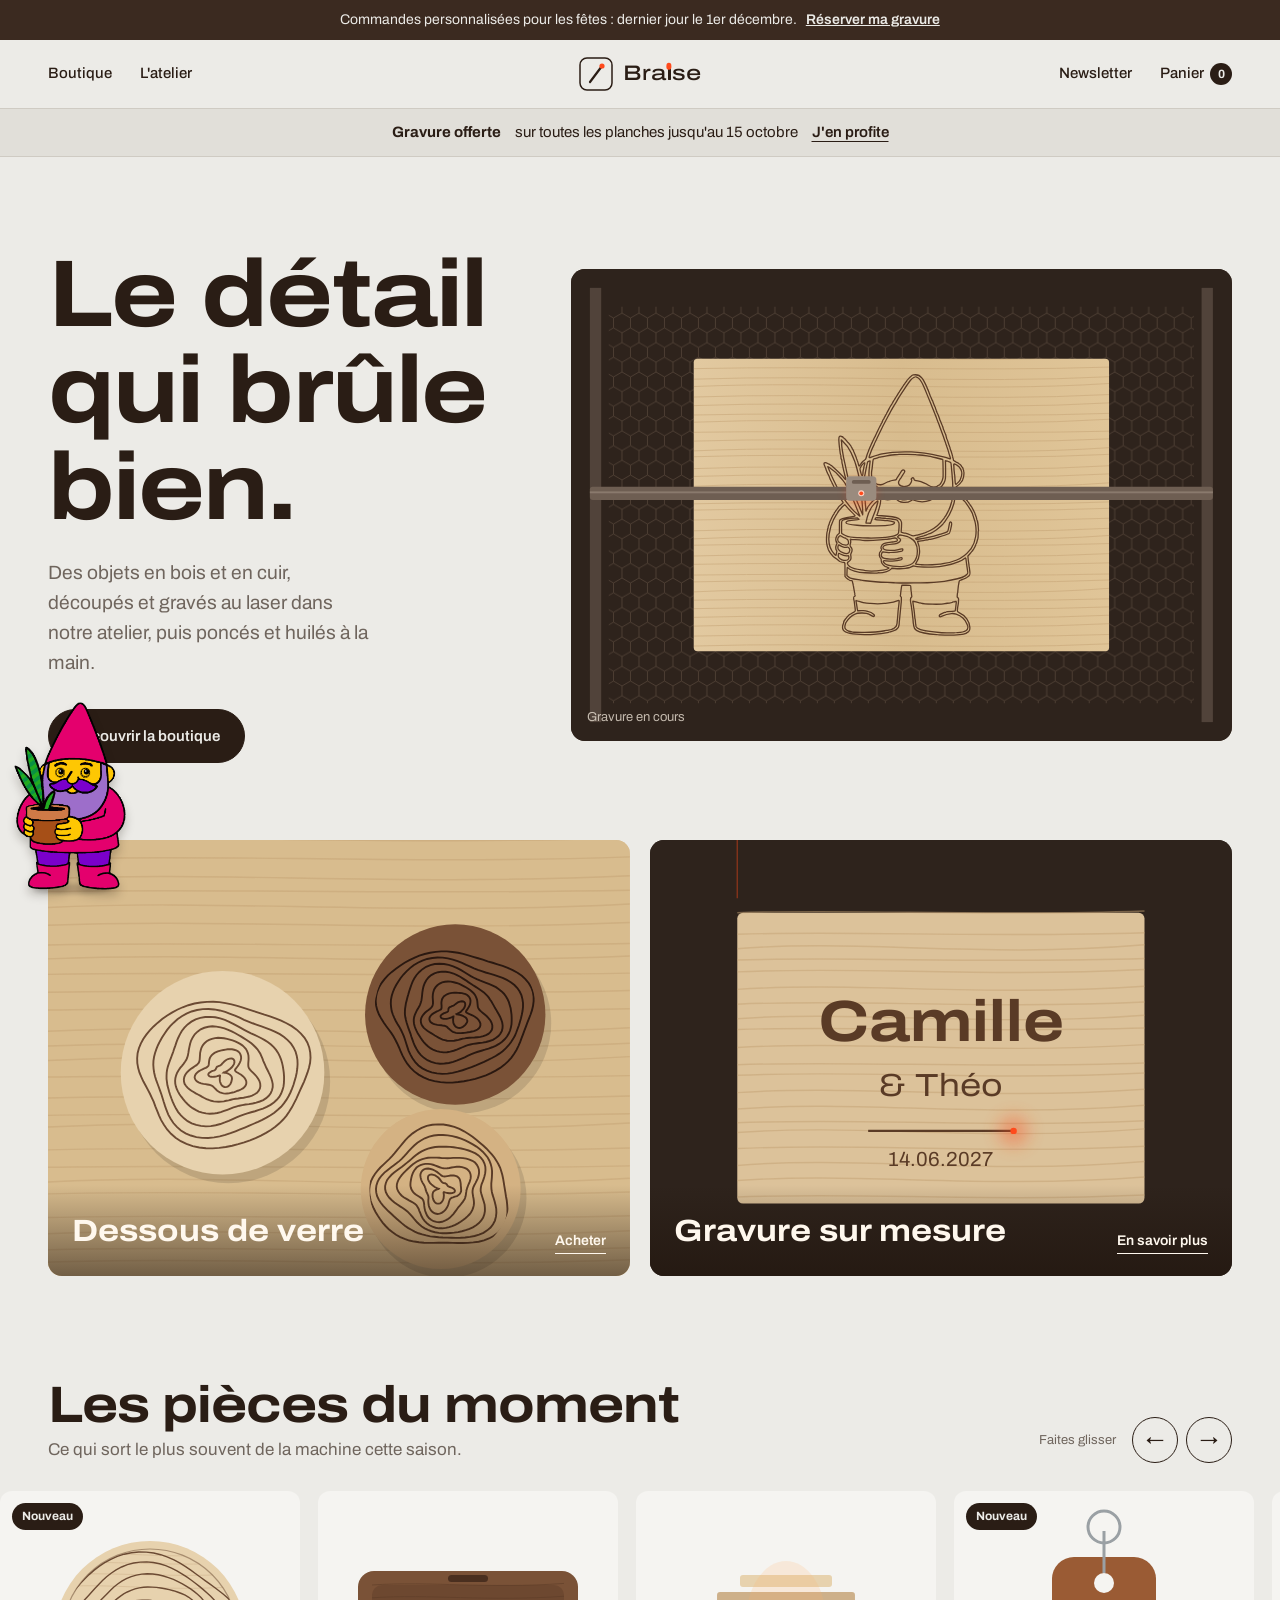
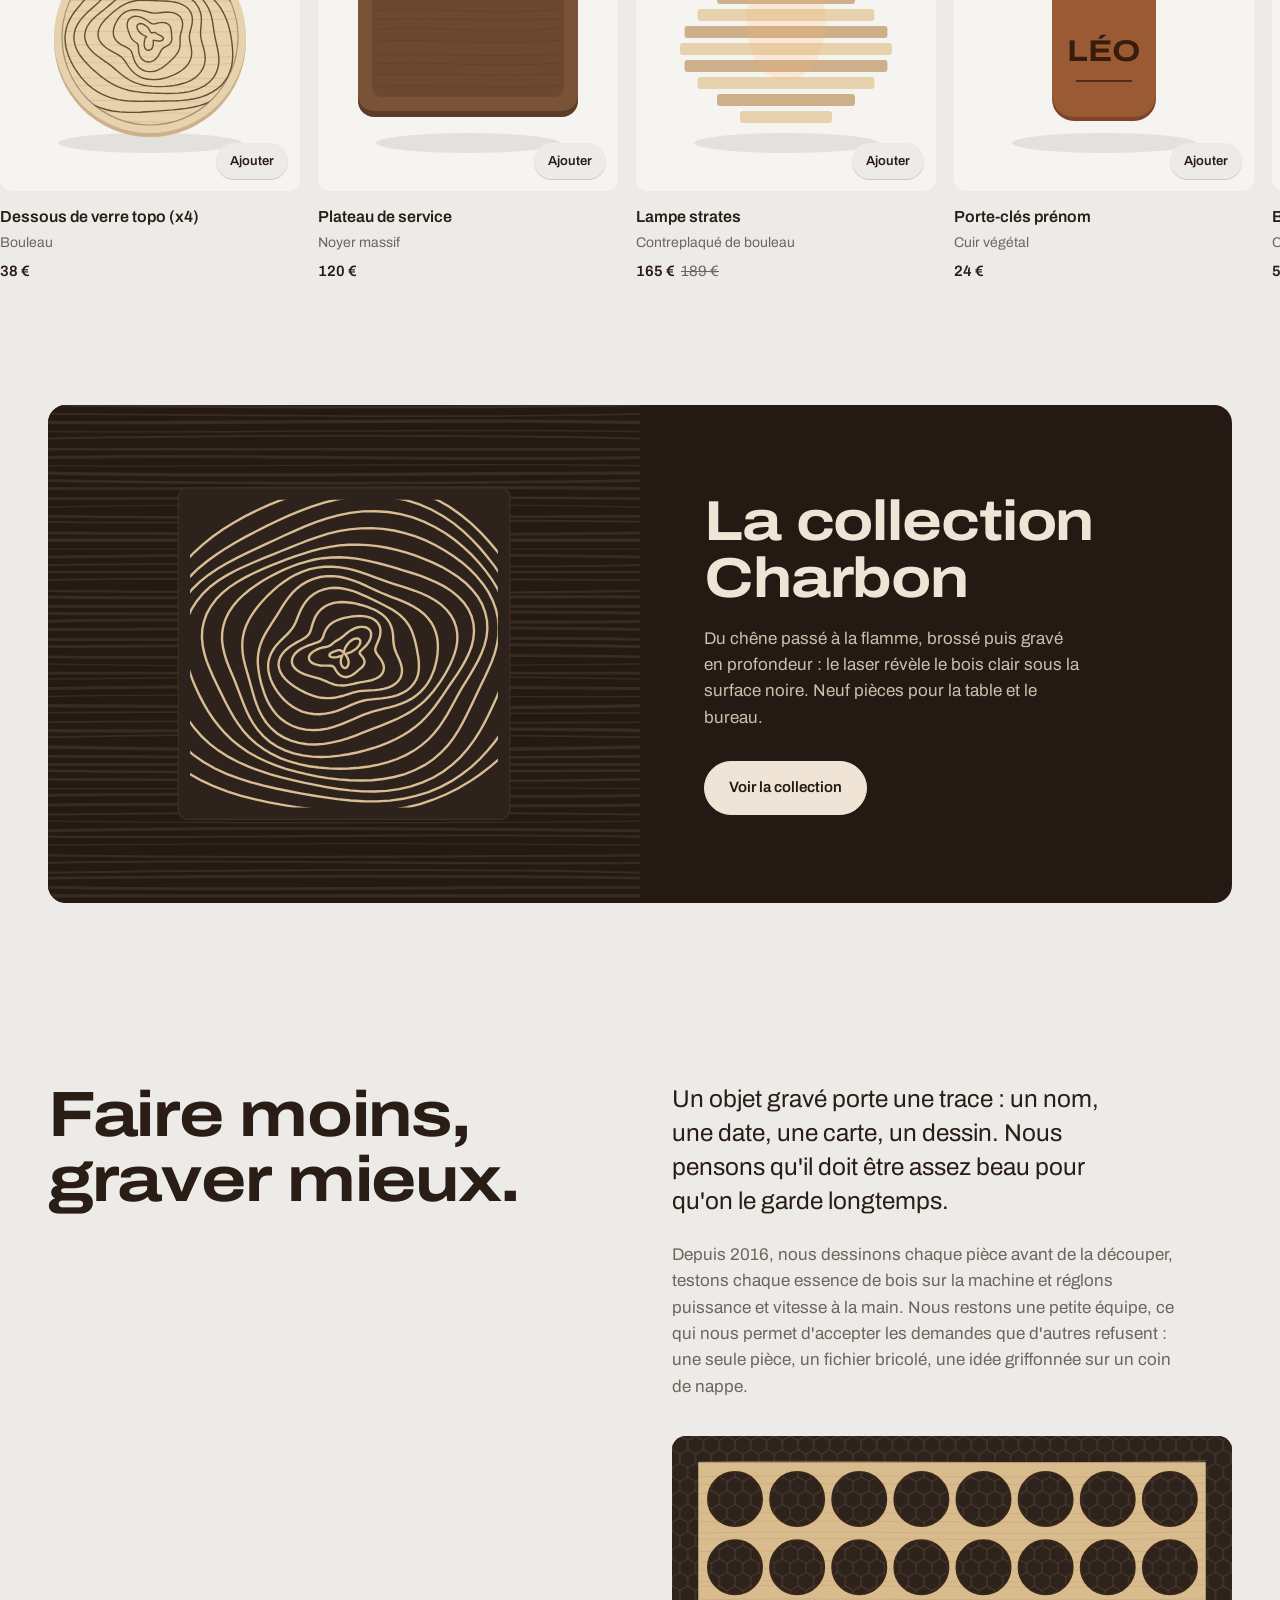
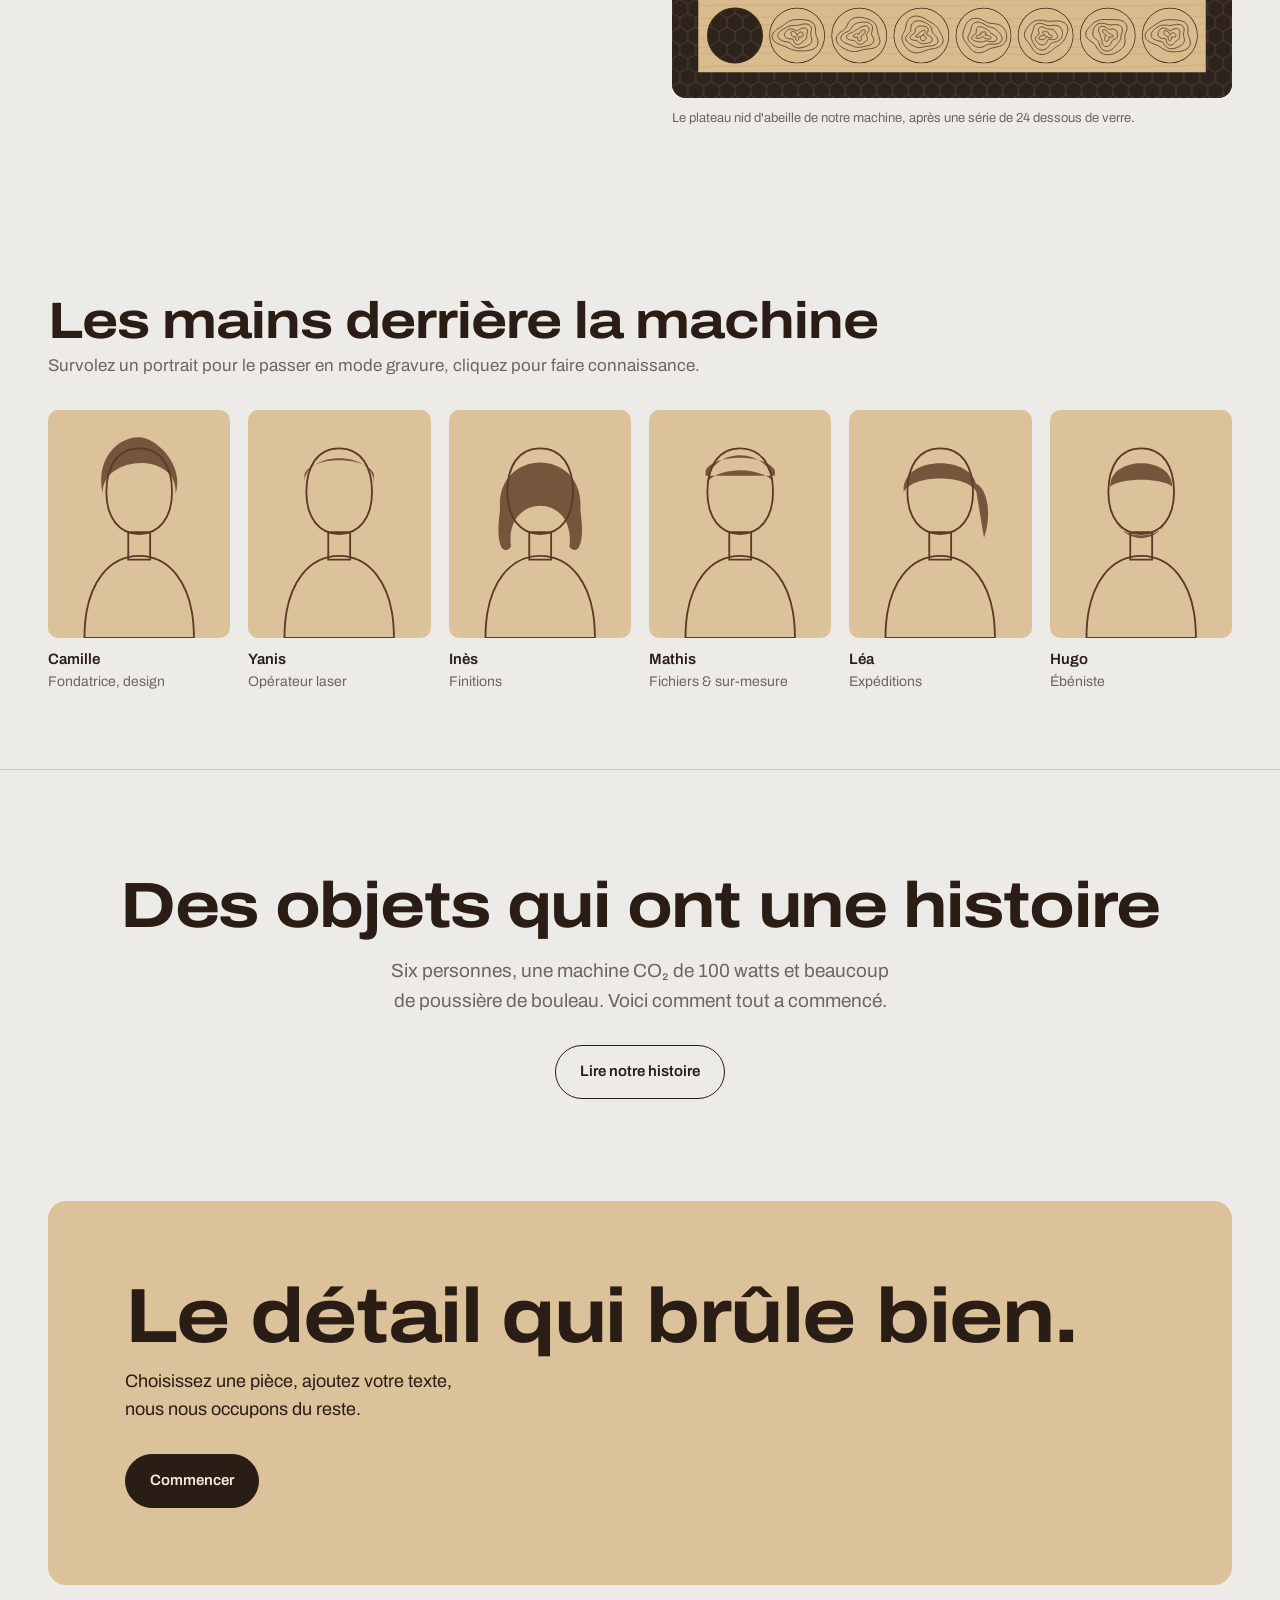
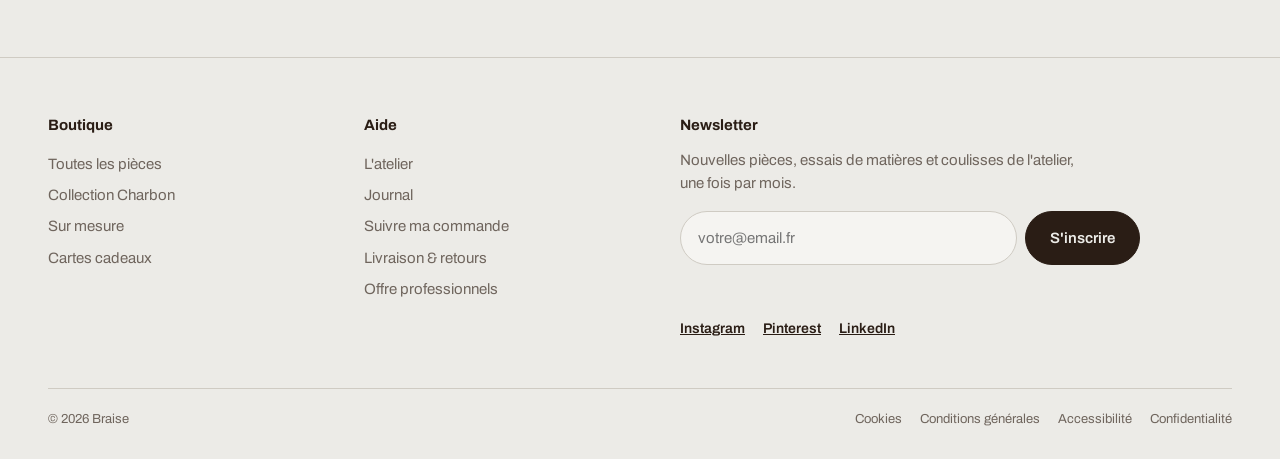
==== index.html @ ad721883 "Rename Braise.html to index.html" ====
<!doctype html><html><head><meta charset=utf8><meta name=viewport content="width=device-width,initial-scale=1,viewport-fit=cover"><style>:root{color-scheme:light;box-sizing:border-box;padding-top:env(safe-area-inset-top,0px);padding-bottom:env(safe-area-inset-bottom,0px)}html{scroll-padding-top:env(safe-area-inset-top,0px)}body{margin:0;padding:0;font:14px -apple-system,BlinkMacSystemFont,sans-serif;background:#fff;color:#000}img{max-width:100%}[hidden]:not([hidden=until-found i]){display:none!important}</style></head><body>
<!DOCTYPE html>
<html lang="fr">
<head>
<meta charset="utf-8">
<meta name="viewport" content="width=device-width, initial-scale=1, viewport-fit=cover">
<title>Braise — Objets découpés et gravés au laser</title>
<link rel="preconnect" href="https://fonts.googleapis.com">
<link rel="preconnect" href="https://fonts.gstatic.com" crossorigin>
<link href="https://fonts.googleapis.com/css2?family=Archivo:wdth,wght@62..125,300..800&display=swap" rel="stylesheet">
<style>
:root{
  --bg:#ECEBE7; --bg-2:#E1DFD9; --ink:#2A1D15; --muted:#6F655D; --line:#CFCBC3;
  --ply:#DCC29A; --ply-2:#C9A878; --burn:#6B4A33; --char:#3B2A20; --laser:#FF4A1C;
  --card:#F5F4F1;
  box-sizing:border-box;
  padding-top:env(safe-area-inset-top,0px);
  padding-bottom:env(safe-area-inset-bottom,0px);
}
@media (prefers-color-scheme:dark){
  :root:not([data-theme="light"]){
    --bg:#1E1915; --bg-2:#26201B; --ink:#EDE5DA; --muted:#A99C8F; --line:#3E352E;
    --ply:#B9976B; --ply-2:#9E7C52; --burn:#4A3122; --char:#E3D4C0; --card:#2A231E;
  }
}
:root[data-theme="dark"]{
  --bg:#1E1915; --bg-2:#26201B; --ink:#EDE5DA; --muted:#A99C8F; --line:#3E352E;
  --ply:#B9976B; --ply-2:#9E7C52; --burn:#4A3122; --char:#E3D4C0; --card:#2A231E;
}
*,*::before,*::after{box-sizing:inherit}
html{scroll-padding-top:env(safe-area-inset-top,0px);scroll-behavior:smooth}
body{margin:0;background:var(--bg);color:var(--ink);font-family:"Archivo",system-ui,-apple-system,"Segoe UI",Helvetica,Arial,sans-serif;font-variation-settings:"wdth" 100;font-size:17px;line-height:1.55;-webkit-font-smoothing:antialiased}
img,svg{max-width:100%;display:block}
a{color:inherit}
button{font:inherit;color:inherit;cursor:pointer}
:focus-visible{outline:2px solid var(--laser);outline-offset:3px}
.wrap{max-width:1320px;margin:0 auto;padding:0 clamp(18px,4vw,48px)}
.display{font-variation-settings:"wdth" 118;font-weight:700;letter-spacing:-.02em;line-height:1.02}
.btn{display:inline-flex;align-items:center;gap:.6em;padding:.95em 1.6em;border:1.5px solid var(--ink);background:var(--ink);color:var(--bg);text-decoration:none;font-weight:600;font-size:15px;border-radius:999px;transition:background .2s,color .2s}
.btn:hover{background:transparent;color:var(--ink)}
.btn.ghost{background:transparent;color:var(--ink)}
.btn.ghost:hover{background:var(--ink);color:var(--bg)}
.sr{position:absolute;width:1px;height:1px;overflow:hidden;clip:rect(0 0 0 0)}

/* Annonce */
.announce{background:var(--char);color:var(--bg);font-size:14px;text-align:center;padding:9px 16px}
.announce a{color:inherit;font-weight:600;margin-left:.4em}
:root[data-theme="dark"] .announce{color:#1E1915}
@media (prefers-color-scheme:dark){:root:not([data-theme="light"]) .announce{color:#1E1915}}

/* En-tête */
header.site{position:sticky;top:env(safe-area-inset-top,0px);z-index:50;background:var(--bg);border-bottom:1px solid var(--line)}
.nav{display:grid;grid-template-columns:1fr auto 1fr;align-items:center;height:68px}
.nav-l,.nav-r{display:flex;gap:28px;align-items:center}
.nav-r{justify-content:flex-end}
.nav a,.nav button.link{text-decoration:none;background:none;border:0;padding:6px 0;font-size:15px;font-weight:500}
.nav a:hover,.nav button.link:hover{text-decoration:underline;text-underline-offset:5px}
.logo{display:flex;align-items:center;gap:10px;text-decoration:none;font-weight:700;font-variation-settings:"wdth" 125;font-size:19px;letter-spacing:.01em}
.logo svg{width:34px;height:34px}
.logo .wm{display:inline-flex;align-items:baseline;font-size:21px}
.logo .match{display:inline-block;position:relative;width:.13em;height:.6em;margin:0 .06em 0 .07em;background:currentColor;border-radius:.02em}
.logo .match::before{content:"";position:absolute;left:50%;bottom:100%;width:.25em;height:.32em;transform:translate(-50%,.08em);border-radius:50% 50% 46% 46%;background:var(--laser);transition:box-shadow .3s}
.logo:hover .match::before{box-shadow:0 0 .35em .08em rgba(255,74,28,.55)}
.cart-count{display:inline-grid;place-items:center;min-width:22px;height:22px;padding:0 6px;border-radius:11px;background:var(--ink);color:var(--bg);font-size:12px;font-weight:700;margin-left:6px}
.burger{display:none;background:none;border:0;padding:8px}
.mega{position:absolute;left:0;right:0;top:100%;background:var(--bg);border-bottom:1px solid var(--line);display:none}
.mega.open{display:block}
.mega-in{display:grid;grid-template-columns:repeat(5,1fr);gap:32px;padding:34px 0 40px}
.mega h4{margin:0 0 12px;font-size:15px}
.mega ul{list-style:none;margin:0;padding:0}
.mega li a{display:block;padding:5px 0;color:var(--muted);text-decoration:none;font-size:15px}
.mega li a:hover{color:var(--ink)}
.mega li:last-child a{color:var(--ink);font-weight:600;margin-top:6px}

/* Bandeau promo */
.promo{border-bottom:1px solid var(--line);background:var(--bg-2)}
.promo a{display:flex;justify-content:center;gap:14px;flex-wrap:wrap;padding:12px 16px;text-decoration:none;font-size:15px}
.promo strong{font-weight:700}
.promo span:last-child{text-decoration:underline;text-underline-offset:4px;font-weight:600}

/* Hero */
.hero{display:grid;grid-template-columns:minmax(0,5fr) minmax(0,7fr);gap:clamp(24px,4vw,64px);align-items:center;padding-top:clamp(40px,7vw,96px);padding-bottom:clamp(40px,6vw,80px)}
.hero h1{font-size:clamp(46px,7.4vw,112px);margin:0 0 22px}
.hero p{font-size:clamp(17px,1.5vw,20px);max-width:30ch;color:var(--muted);margin:0 0 32px}
.machine{position:relative;border-radius:14px;overflow:hidden;background:var(--char);aspect-ratio:7/5}
.machine svg{width:100%;height:100%}
.machine-note{position:absolute;left:16px;bottom:14px;color:#E9DFD2;font-size:13px;opacity:.8}
.replay{position:absolute;right:14px;bottom:10px;background:rgba(255,255,255,.12);color:#F2EAE0;border:0;border-radius:999px;padding:6px 14px;font-size:13px}
.replay:hover{background:rgba(255,255,255,.22)}

/* Tuiles */
.tiles{display:grid;grid-template-columns:1fr 1fr;gap:clamp(12px,1.6vw,22px);padding-bottom:clamp(60px,8vw,110px)}
.tile{position:relative;display:block;border-radius:14px;overflow:hidden;text-decoration:none;background:var(--ply)}
.tile svg{width:100%;aspect-ratio:4/3;transition:transform .6s ease}
.tile:hover svg{transform:scale(1.03)}
.tile-cap{position:absolute;left:0;right:0;bottom:0;display:flex;justify-content:space-between;align-items:end;padding:22px 24px;color:#FFF8EE;background:linear-gradient(transparent,rgba(30,18,10,.55))}
.tile-cap h3{margin:0;font-size:clamp(22px,2.4vw,32px);font-variation-settings:"wdth" 115;font-weight:700}
.tile-cap span{font-size:14px;font-weight:600;border-bottom:1.5px solid currentColor;padding-bottom:2px}

/* Produits */
.sec-head{display:flex;justify-content:space-between;align-items:end;gap:20px;margin-bottom:28px}
.sec-head h2{font-size:clamp(32px,4vw,54px);margin:0}
.sec-head p{margin:6px 0 0;color:var(--muted)}
.arrows{display:flex;gap:8px;align-items:center}
.arrows button{width:46px;height:46px;border-radius:50%;border:1.5px solid var(--ink);background:transparent;font-size:18px}
.arrows button:hover{background:var(--ink);color:var(--bg)}
.drag-hint{font-size:13px;color:var(--muted);margin-right:8px}
.rail{display:flex;gap:18px;overflow-x:auto;scroll-snap-type:x mandatory;padding:0 clamp(18px,4vw,48px) 20px;scrollbar-width:none;cursor:grab;user-select:none}
.rail::-webkit-scrollbar{display:none}
.rail.dragging{cursor:grabbing;scroll-snap-type:none}
.rail-wrap{max-width:1320px;margin:0 auto}
.prod{flex:0 0 clamp(230px,24vw,300px);scroll-snap-align:start}
.prod-img{position:relative;border-radius:12px;overflow:hidden;background:var(--card);aspect-ratio:1}
.prod-img svg{width:100%;height:100%;pointer-events:none}
.badge{position:absolute;top:12px;left:12px;background:var(--ink);color:var(--bg);font-size:12px;font-weight:700;padding:4px 10px;border-radius:999px}
.add{position:absolute;right:12px;bottom:12px;border:0;background:var(--bg);border-radius:999px;padding:8px 14px;font-size:13px;font-weight:600;box-shadow:0 1px 0 var(--line)}
.add:hover{background:var(--ink);color:var(--bg)}
.prod h3{font-size:16px;font-weight:600;margin:14px 0 2px}
.prod .mat{font-size:14px;color:var(--muted);margin:0}
.price{font-size:15px;margin-top:6px;font-weight:600}
.price s{color:var(--muted);font-weight:400;margin-left:6px}

/* Collection */
.collection{margin:clamp(60px,8vw,110px) 0;display:grid;grid-template-columns:1fr 1fr;border-radius:18px;overflow:hidden;background:#241A13;color:#EFE4D6}
.collection svg{width:100%;height:100%;min-height:360px}
.col-text{padding:clamp(32px,5vw,72px);display:flex;flex-direction:column;justify-content:center}
.col-text h2{font-size:clamp(34px,4.4vw,62px);margin:0 0 18px}
.col-text p{max-width:38ch;color:#CDBEAC;margin:0 0 30px}
.collection .btn{background:#EFE4D6;color:#241A13;border-color:#EFE4D6;align-self:flex-start}
.collection .btn:hover{background:transparent;color:#EFE4D6}

/* Manifeste */
.manifesto{display:grid;grid-template-columns:minmax(0,1fr) minmax(0,1fr);gap:clamp(28px,5vw,80px);align-items:start;padding-top:clamp(40px,6vw,80px);padding-bottom:clamp(40px,6vw,80px)}
.manifesto h2{font-size:clamp(36px,5vw,72px);margin:0}
.manifesto .lead{font-size:clamp(20px,1.9vw,26px);line-height:1.4;margin:0 0 24px;max-width:32ch}
.manifesto .body{color:var(--muted);max-width:52ch;margin:0}
.bed{margin-top:36px;border-radius:14px;overflow:hidden;background:var(--char)}
.bed svg{width:100%}
.caption{font-size:13px;color:var(--muted);margin-top:10px}

/* Équipe */
.team{padding-top:clamp(40px,6vw,80px);padding-bottom:clamp(40px,6vw,80px)}
.team-grid{display:grid;grid-template-columns:repeat(6,1fr);gap:clamp(10px,1.4vw,18px);margin-top:30px}
.member{background:none;border:0;padding:0;text-align:left}
.portrait{position:relative;border-radius:10px;overflow:hidden;background:var(--ply);aspect-ratio:4/5}
.portrait svg{position:absolute;inset:0;width:100%;height:100%;transition:opacity .35s}
.portrait .raster{opacity:0}
.member:hover .raster,.member:focus-visible .raster,.member[aria-expanded="true"] .raster{opacity:1}
.member:hover .line,.member:focus-visible .line,.member[aria-expanded="true"] .line{opacity:0}
.member .nm{display:block;font-weight:600;margin-top:10px;font-size:15px}
.member .rl{display:block;color:var(--muted);font-size:14px}
.bio{display:none;margin-top:26px;border-top:1px solid var(--line);padding-top:26px;grid-template-columns:minmax(0,1fr) minmax(0,2fr);gap:40px}
.bio.open{display:grid}
.bio h3{font-size:clamp(28px,3vw,42px);margin:0}
.bio p{margin:0 0 18px;max-width:60ch}
.facts{display:flex;gap:28px;flex-wrap:wrap;font-size:15px}
.facts div span{display:block;color:var(--muted);font-size:13px}

/* Récit */
.story{text-align:center;padding-top:clamp(60px,8vw,110px);padding-bottom:clamp(60px,8vw,110px);border-top:1px solid var(--line)}
.story h2{font-size:clamp(36px,5vw,70px);margin:0 0 18px}
.story p{max-width:46ch;margin:0 auto 30px;color:var(--muted);font-size:19px}

/* CTA finale */
.final{background:var(--ply);color:#2A1D15;border-radius:18px;padding:clamp(40px,6vw,84px);display:flex;justify-content:space-between;align-items:end;gap:30px;flex-wrap:wrap;margin-bottom:clamp(40px,6vw,72px);position:relative;overflow:hidden}
.final h2{font-size:clamp(40px,6vw,92px);margin:0 0 12px}
.final p{margin:0;max-width:34ch;font-size:18px}
.final .btn{background:#2A1D15;color:#F4EBDD;border-color:#2A1D15}
.final .btn:hover{background:transparent;color:#2A1D15}
.up{position:fixed;right:18px;bottom:calc(18px + env(safe-area-inset-bottom,0px));z-index:40;width:54px;height:54px;border-radius:50%;border:1.5px solid var(--ink);background:var(--bg);font-size:12px;font-weight:700;line-height:1.05;opacity:0;pointer-events:none;transition:opacity .3s}
.up.show{opacity:1;pointer-events:auto}

/* Pied de page */
footer{border-top:1px solid var(--line);padding:56px 0 30px;font-size:15px}
.foot{display:grid;grid-template-columns:1fr 1fr 2fr;gap:40px}
.foot ul{list-style:none;margin:0;padding:0}
.foot li a{display:block;padding:4px 0;text-decoration:none;color:var(--muted)}
.foot li a:hover{color:var(--ink)}
.foot h4{margin:0 0 12px;font-size:15px}
.nl p{color:var(--muted);margin:0 0 16px;max-width:46ch}
.nl form{display:flex;gap:8px;max-width:460px}
.nl input{flex:1;min-width:0;padding:.9em 1.1em;border-radius:999px;border:1.5px solid var(--line);background:var(--card);color:var(--ink);font:inherit;font-size:15px}
.nl input:focus{border-color:var(--ink);outline:none}
.nl .ok{color:var(--ink);font-weight:600;margin-top:10px;min-height:1.4em}
.socials{display:flex;gap:18px;margin-top:22px}
.socials a{font-size:14px;font-weight:600}
.legal{display:flex;gap:20px;flex-wrap:wrap;justify-content:space-between;margin-top:48px;padding-top:20px;border-top:1px solid var(--line);color:var(--muted);font-size:13px}
.legal div{display:flex;gap:18px;flex-wrap:wrap}
.legal a{color:inherit;text-decoration:none}
.legal a:hover{color:var(--ink)}

/* Tiroir panier */
.drawer{position:fixed;top:0;right:0;bottom:0;width:min(400px,92vw);background:var(--bg);z-index:80;border-left:1px solid var(--line);transform:translateX(100%);transition:transform .35s ease;display:flex;flex-direction:column;padding:calc(24px + env(safe-area-inset-top,0px)) 24px calc(24px + env(safe-area-inset-bottom,0px))}
.drawer.open{transform:none}
.drawer header{display:flex;justify-content:space-between;align-items:center;margin-bottom:20px}
.drawer h3{margin:0;font-size:22px}
.drawer .x{background:none;border:0;font-size:15px;text-decoration:underline}
.lines{flex:1;overflow:auto}
.line-item{display:grid;grid-template-columns:64px 1fr auto;gap:14px;align-items:center;padding:12px 0;border-bottom:1px solid var(--line);font-size:15px}
.line-item .th{width:64px;height:64px;border-radius:8px;overflow:hidden;background:var(--card)}
.empty{color:var(--muted)}
.total{display:flex;justify-content:space-between;font-weight:700;padding:16px 0}
.scrim{position:fixed;inset:0;background:rgba(20,12,6,.4);z-index:70;opacity:0;pointer-events:none;transition:opacity .3s}
.scrim.show{opacity:1;pointer-events:auto}

/* Popup offre */
.offer{position:fixed;left:50%;top:50%;transform:translate(-50%,-50%);z-index:90;width:min(560px,92vw);background:var(--bg);border-radius:16px;overflow:hidden;display:none;grid-template-columns:1fr}
.offer.open{display:grid}
.offer-top{background:var(--ply);height:120px;position:relative}
.offer-top svg{width:100%;height:100%}
.offer-in{padding:28px 30px 30px}
.offer h3{font-size:30px;margin:0 0 10px}
.offer p{color:var(--muted);margin:0 0 20px}
.offer .close{position:absolute;right:14px;top:12px;background:rgba(255,255,255,.7);color:#2A1D15;border:0;border-radius:999px;padding:6px 12px;font-size:13px;font-weight:600;z-index:2}

/* Mobile */
.mnav{display:none}
@media (max-width:900px){
  .nav-l a,.nav-l button.link,.nav-r .nl-link{display:none}
  .burger{display:block}
  .mnav.open{display:block;border-top:1px solid var(--line);padding:10px 0 20px}
  .mnav a{display:block;padding:10px 0;text-decoration:none;font-size:18px;font-weight:600}
  .hero{grid-template-columns:1fr}
  .tiles,.collection,.manifesto,.bio.open{grid-template-columns:1fr}
  .team-grid{grid-template-columns:repeat(3,1fr)}
  .foot{grid-template-columns:1fr 1fr}
  .nl{grid-column:1/-1}
  .drag-hint{display:none}
}
@media (max-width:520px){
  .team-grid{grid-template-columns:repeat(2,1fr)}
  .nl form{flex-direction:column}
  .sec-head{flex-direction:column;align-items:start}
}
@media (prefers-reduced-motion:reduce){
  *{transition:none!important;scroll-behavior:auto!important}
}

/* Gnome magique */
.gnome{position:fixed;left:calc(14px + env(safe-area-inset-left,0px));bottom:calc(10px + env(safe-area-inset-bottom,0px));z-index:60;width:112px;touch-action:none;transition:transform .5s cubic-bezier(.3,1.4,.5,1)}
.gnome.peek{transform:translateY(74%)}
.gnome.peek .gn-body{animation:none}
.gn-jump{position:relative}
.gn-body{display:block;border:0;background:none;padding:0;width:100%;position:relative;transform-origin:50% 100%;animation:gnBob 3.2s ease-in-out infinite;cursor:grab;-webkit-tap-highlight-color:transparent}
.gnome.dragging .gn-body{cursor:grabbing;animation:gnWiggle .35s ease-in-out infinite}
.gn-body img{width:100%;height:auto;display:block;pointer-events:none;user-select:none;-webkit-user-drag:none;filter:drop-shadow(0 6px 5px rgba(20,10,0,.22))}
.gn-body:focus-visible{outline:2px solid var(--laser);outline-offset:4px;border-radius:12px}
.gn-eyes{position:absolute;inset:0;width:100%;height:100%;pointer-events:none}
.gn-shadow{position:absolute;left:18%;right:14%;bottom:-4px;height:10px;border-radius:50%;background:rgba(20,10,0,.18);filter:blur(2px);z-index:-1}
@keyframes gnBob{0%,100%{transform:translateY(0) scale(1,1)}50%{transform:translateY(-3px) scale(.99,1.02)}}
@keyframes gnWiggle{0%,100%{transform:rotate(-6deg)}50%{transform:rotate(6deg)}}
.gn-bubble{position:absolute;left:4px;bottom:calc(100% + 12px);width:max-content;max-width:min(270px,78vw);background:var(--bg);color:var(--ink);border:1.5px solid var(--ink);border-radius:16px;padding:12px 14px;font-size:14px;line-height:1.4;box-shadow:0 8px 24px rgba(20,10,0,.14);opacity:0;transform:translateY(6px) scale(.96);transform-origin:20px 100%;pointer-events:none;transition:opacity .2s,transform .25s}
.gn-bubble.show{opacity:1;transform:none;pointer-events:auto}
.gn-bubble::after{content:"";position:absolute;left:34px;bottom:-8px;width:14px;height:14px;background:var(--bg);border-right:1.5px solid var(--ink);border-bottom:1.5px solid var(--ink);transform:rotate(45deg)}
.gnome.below .gn-bubble{bottom:auto;top:calc(100% + 12px);transform-origin:20px 0}
.gnome.below .gn-bubble::after{bottom:auto;top:-8px;border:0;border-left:1.5px solid var(--ink);border-top:1.5px solid var(--ink)}
.gnome.right .gn-bubble{left:auto;right:4px}
.gnome.right .gn-bubble::after{left:auto;right:34px}
.gn-name{display:block;font-weight:700;font-size:12px;color:#E4006E;margin-bottom:2px}
.gn-acts{display:flex;gap:8px;flex-wrap:wrap;margin-top:10px}
.gn-acts button{border:1.5px solid var(--ink);background:var(--ink);color:var(--bg);border-radius:999px;padding:5px 12px;font-size:13px;font-weight:600}
.gn-acts button.sec{background:transparent;color:var(--ink)}
.spark{position:fixed;z-index:95;pointer-events:none;font-size:16px;line-height:1;will-change:transform,opacity}
@media (max-width:600px){.gnome{width:84px}}
@media (prefers-reduced-motion:reduce){.gn-body,.gnome.dragging .gn-body{animation:none}.gnome{transition:none}}
</style>
</head>
<body>

<div class="announce">Commandes personnalisées pour les fêtes : dernier jour le 1er décembre. <a href="#produits">Réserver ma gravure</a></div>

<header class="site">
  <div class="wrap nav">
    <div class="nav-l">
      <button class="burger" id="burger" aria-label="Ouvrir le menu" aria-expanded="false">
        <svg width="24" height="24" viewBox="0 0 24 24" fill="none" stroke="currentColor" stroke-width="1.8"><path d="M3 7h18M3 12h18M3 17h18"/></svg>
      </button>
      <button class="link" id="shopBtn" aria-expanded="false" aria-controls="mega">Boutique</button>
      <a href="#atelier">L'atelier</a>
    </div>
    <a href="#" class="logo" aria-label="Braise, accueil">
      <svg viewBox="0 0 34 34" aria-hidden="true"><rect x="1" y="1" width="32" height="32" rx="7" fill="none" stroke="currentColor" stroke-width="1.5"/><path d="M11 25 L23 9" stroke="currentColor" stroke-width="2.2" stroke-linecap="round"/><circle cx="23" cy="9" r="2.6" fill="#FF4A1C"/></svg>
      <span class="wm" aria-hidden="true">Bra<span class="match"></span>se</span>
    </a>
    <div class="nav-r">
      <button class="link nl-link" data-open-offer>Newsletter</button>
      <button class="link" id="cartBtn">Panier<span class="cart-count" id="cartCount">0</span></button>
    </div>
  </div>
  <div class="wrap mnav" id="mnav">
    <a href="#produits">Boutique</a><a href="#collection">Collection Charbon</a><a href="#atelier">L'atelier</a><a href="#equipe">L'équipe</a><a href="#" data-open-offer>Newsletter</a>
  </div>
  <nav class="mega" id="mega" aria-label="Boutique">
    <div class="wrap mega-in">
      <div><h4>Collections</h4><ul><li><a href="#collection">Charbon</a></li><li><a href="#">Bouleau</a></li><li><a href="#">Noyer</a></li><li><a href="#">Acrylique</a></li><li><a href="#produits">Tout voir</a></li></ul></div>
      <div><h4>Table & cuisine</h4><ul><li><a href="#">Dessous de verre</a></li><li><a href="#">Planches à découper</a></li><li><a href="#">Plateaux</a></li><li><a href="#">Voir la sélection</a></li></ul></div>
      <div><h4>Maison</h4><ul><li><a href="#">Luminaires</a></li><li><a href="#">Cartes gravées</a></li><li><a href="#">Plaques de porte</a></li><li><a href="#">Boîtes</a></li><li><a href="#">Voir la sélection</a></li></ul></div>
      <div><h4>Cadeaux</h4><ul><li><a href="#">Porte-clés</a></li><li><a href="#">Marque-pages</a></li><li><a href="#">Puzzles</a></li><li><a href="#">Cartes cadeaux</a></li><li><a href="#">Voir la sélection</a></li></ul></div>
      <div><h4>Sur mesure</h4><ul><li><a href="#">Gravure d'un texte</a></li><li><a href="#">Envoyer mon fichier</a></li><li><a href="#">Mariages & événements</a></li><li><a href="#">Professionnels</a></li><li><a href="#">Demander un devis</a></li></ul></div>
    </div>
  </nav>
</header>

<div class="promo"><a href="#produits"><strong>Gravure offerte</strong><span>sur toutes les planches jusqu'au 15 octobre</span><span>J'en profite</span></a></div>

<main id="main">
  <section class="wrap hero">
    <div>
      <h1 class="display">Le détail qui brûle bien.</h1>
      <p>Des objets en bois et en cuir, découpés et gravés au laser dans notre atelier, puis poncés et huilés à la main.</p>
      <a class="btn" href="#produits">Découvrir la boutique</a>
    </div>
    <div class="machine">
      <svg id="machine" viewBox="0 0 700 500" role="img" aria-label="Une tête laser grave le logo, un gnome tenant une plante en pot, sur un panneau de contreplaqué">
        <defs>
          <pattern id="honey" width="18" height="31.18" patternUnits="userSpaceOnUse">
            <path d="M9 0 L18 5.2 L18 15.6 L9 20.8 L0 15.6 L0 5.2 Z M9 20.8 L9 31.18" fill="none" stroke="#5B4A3E" stroke-width="1"/>
          </pattern>
          <filter id="glow" x="-200%" y="-200%" width="500%" height="500%"><feGaussianBlur stdDeviation="6"/></filter>
          <linearGradient id="plyg" x1="0" x2="1"><stop offset="0" stop-color="#E2C9A0"/><stop offset=".5" stop-color="#D8BC8E"/><stop offset="1" stop-color="#E0C598"/></linearGradient>
          <clipPath id="panelClip"><rect x="130" y="95" width="440" height="310" rx="4"/></clipPath>
        </defs>
        <rect width="700" height="500" fill="#2E231C"/>
        <rect x="40" y="40" width="620" height="420" fill="url(#honey)" opacity=".7"/>
        <rect x="130" y="95" width="440" height="310" rx="4" fill="url(#plyg)"/>
        <g clip-path="url(#panelClip)" stroke="#C4A274" stroke-width="1" fill="none" opacity=".55" id="grain"></g>
        <g clip-path="url(#panelClip)"><g id="engrave" transform="translate(266 110) scale(0.1987) translate(0 1409) scale(0.1 -0.1)" fill="#5A3B26" fill-opacity="0" stroke="#5A3B26" stroke-width="1.3" stroke-linejoin="round" style="transition:fill-opacity 1.2s ease"><path d="M4861 13976 c-51 -11 -69 -20 -97 -49 -18 -21 -36 -37 -41 -37 -7 0 -143 -137 -143 -144 0 -3 -18 -23 -40 -47 -21 -23 -37 -46 -35 -50 3 -4 -2 -9 -10 -13 -8 -3 -15 -12 -15 -21 0 -8 -4 -15 -10 -15 -5 0 -10 -4 -10 -9 0 -6 -11 -22 -25 -37 -14 -15 -25 -31 -25 -36 0 -5 -6 -15 -12 -23 -21 -21 -50 -63 -50 -72 0 -4 -9 -14 -19 -21 -11 -7 -19 -20 -19 -28 0 -8 -5 -14 -11 -14 -5 0 -7 -4 -4 -10 3 -5 2 -10 -3 -10 -10 0 -52 -64 -51 -77 0 -3 -4 -9 -9 -12 -11 -7 -122 -176 -122 -185 0 -4 -8 -15 -17 -26 -10 -10 -27 -36 -38 -57 -11 -21 -24 -41 -30 -45 -5 -4 -6 -8 -2 -8 4 0 -1 -9 -11 -20 -11 -12 -28 -37 -38 -58 -11 -20 -26 -44 -34 -54 -8 -9 -24 -34 -35 -55 -11 -21 -24 -41 -30 -45 -5 -4 -6 -8 -2 -8 5 0 2 -7 -6 -15 -19 -18 -107 -171 -107 -185 0 -5 -5 -10 -11 -10 -5 0 -7 -4 -4 -10 3 -5 2 -10 -2 -10 -5 0 -17 -13 -26 -30 -10 -16 -15 -30 -11 -30 4 0 0 -6 -9 -12 -18 -14 -68 -100 -143 -248 -27 -52 -53 -98 -59 -102 -7 -5 -7 -8 0 -8 6 0 5 -3 -1 -8 -13 -8 -69 -114 -66 -124 1 -5 -2 -8 -7 -8 -4 0 -22 -31 -40 -69 -17 -38 -38 -75 -46 -81 -8 -7 -15 -18 -15 -24 0 -18 -58 -122 -75 -136 -8 -7 -15 -21 -15 -32 0 -10 -9 -37 -20 -58 -11 -22 -17 -40 -13 -40 5 0 3 -4 -3 -8 -12 -8 -66 -109 -62 -116 2 -2 -5 -12 -14 -22 -9 -11 -18 -26 -20 -34 -2 -8 -5 -17 -8 -20 -13 -13 -210 -421 -210 -435 0 -8 -5 -15 -11 -15 -6 0 -9 -7 -5 -15 3 -8 1 -15 -4 -15 -9 0 -26 -39 -22 -52 1 -5 -3 -8 -9 -8 -5 0 -7 -4 -4 -10 3 -5 2 -10 -3 -10 -5 0 -22 -28 -37 -62 -16 -35 -55 -119 -88 -188 -32 -69 -60 -129 -61 -135 -2 -5 -20 -46 -40 -90 -48 -102 -116 -265 -119 -285 -2 -8 -8 -24 -14 -35 -12 -23 -105 -294 -123 -360 -12 -47 -35 -75 -72 -92 -16 -7 -28 -17 -28 -23 0 -5 -6 -10 -12 -10 -16 0 -128 -114 -128 -129 0 -6 -4 -11 -10 -11 -5 0 -10 -7 -10 -15 0 -8 -5 -15 -10 -15 -6 0 -14 -8 -17 -17 -4 -10 -13 -24 -20 -31 -7 -7 -13 -22 -13 -31 0 -38 -54 -53 -64 -19 -2 7 -11 41 -20 76 -34 132 -50 183 -58 188 -4 3 -8 16 -8 28 0 13 -6 29 -14 35 -8 7 -17 28 -21 47 -3 20 -11 48 -17 63 -6 14 -12 28 -13 31 -5 15 -19 48 -30 75 -8 17 -17 42 -20 58 -4 15 -11 27 -16 27 -5 0 -8 3 -7 8 4 11 -33 102 -41 102 -4 0 -8 6 -8 14 0 22 -25 76 -35 76 -5 0 -7 4 -3 9 3 5 0 15 -7 23 -7 7 -14 20 -16 28 -2 8 -8 17 -13 18 -5 2 -9 11 -9 21 0 9 -8 26 -18 37 -10 10 -24 33 -31 50 -7 18 -20 40 -29 51 -9 10 -25 32 -34 48 -10 17 -22 29 -28 28 -5 -2 -10 4 -10 13 0 9 -17 33 -39 53 -21 20 -73 77 -115 128 -42 51 -89 101 -104 112 -15 12 -34 26 -42 33 -8 7 -18 12 -22 11 -5 -2 -8 1 -8 5 0 12 -58 53 -82 57 -12 3 -26 9 -32 15 -17 17 -62 11 -81 -10 -27 -30 -39 -171 -25 -315 6 -66 11 -131 11 -145 1 -14 9 -90 20 -170 11 -80 21 -158 22 -175 9 -87 31 -205 39 -205 4 0 8 -19 8 -43 0 -63 19 -158 36 -174 8 -8 14 -22 14 -31 1 -49 19 -203 26 -213 4 -7 9 -28 10 -49 2 -20 26 -131 54 -246 28 -115 60 -252 71 -304 12 -52 26 -100 31 -107 14 -18 23 -123 10 -123 -6 0 -25 19 -44 42 -69 89 -328 352 -508 518 -150 139 -150 138 -150 150 0 6 -7 10 -15 10 -8 0 -15 4 -15 8 0 5 -20 19 -45 31 -25 12 -45 26 -45 30 0 8 -109 61 -125 61 -4 0 -18 9 -31 19 -28 22 -119 37 -154 26 -21 -7 -22 -12 -17 -62 3 -30 10 -60 15 -66 6 -7 22 -48 38 -92 15 -44 33 -87 41 -96 7 -8 13 -26 13 -39 0 -12 15 -55 34 -94 18 -39 39 -88 45 -108 7 -20 16 -38 20 -40 8 -3 81 -167 81 -181 0 -16 103 -237 110 -237 5 0 11 -13 15 -29 3 -16 15 -39 26 -52 10 -12 19 -28 19 -36 0 -12 13 -38 58 -123 5 -8 35 -69 68 -135 32 -65 66 -127 75 -136 9 -9 22 -32 28 -51 6 -19 25 -50 41 -68 17 -19 31 -37 31 -42 5 -33 47 -109 70 -128 4 -3 9 -15 13 -27 4 -13 12 -23 17 -23 5 0 9 -6 9 -13 0 -7 9 -23 20 -35 11 -12 20 -24 20 -28 0 -3 25 -42 55 -85 30 -43 55 -81 55 -84 0 -9 -44 -69 -53 -73 -4 -2 -13 -9 -20 -15 -6 -7 -27 -24 -44 -39 -34 -28 -153 -162 -153 -172 0 -3 -18 -24 -40 -47 -22 -23 -37 -45 -34 -50 3 -5 -1 -12 -10 -15 -17 -6 -47 -49 -50 -71 -1 -8 -7 -18 -13 -21 -12 -8 -62 -86 -65 -103 -2 -6 -12 -22 -24 -35 -28 -32 -155 -280 -147 -288 4 -3 1 -6 -6 -6 -8 0 -11 -7 -7 -15 3 -8 1 -15 -3 -15 -13 0 -84 -188 -76 -200 3 -5 1 -10 -6 -10 -7 0 -9 -3 -6 -7 4 -3 3 -11 -2 -17 -12 -14 -43 -133 -43 -163 0 -13 -4 -23 -9 -23 -9 0 -25 -85 -21 -117 2 -13 -1 -23 -6 -23 -37 0 -65 -575 -34 -690 7 -25 15 -60 18 -79 2 -18 10 -43 16 -55 6 -11 11 -22 10 -23 -1 -2 -2 -4 -1 -5 4 -13 10 -45 11 -55 1 -7 5 -13 10 -13 5 0 7 -4 4 -9 -8 -13 85 -196 135 -268 69 -96 196 -223 257 -254 52 -27 97 -61 152 -113 30 -29 69 -57 85 -64 50 -19 187 -52 218 -52 58 0 57 4 57 -387 l0 -358 44 -50 c41 -47 136 -124 136 -110 0 4 7 -1 15 -9 16 -15 133 -56 162 -56 23 0 43 -26 43 -58 0 -16 6 -47 14 -68 7 -22 16 -61 21 -89 4 -27 9 -54 12 -59 3 -4 7 -25 9 -45 2 -20 13 -83 24 -141 23 -118 32 -177 32 -202 -1 -10 3 -18 8 -18 4 0 6 -14 3 -32 -2 -17 1 -41 7 -53 19 -35 9 -69 -20 -73 -48 -7 -53 -19 -47 -115 3 -49 11 -94 17 -101 5 -8 15 -56 20 -107 5 -52 19 -157 30 -234 34 -240 34 -238 -80 -295 -25 -12 -48 -27 -51 -32 -3 -5 -8 -9 -10 -8 -8 3 -59 -23 -59 -31 0 -4 -10 -9 -23 -13 -32 -8 -164 -122 -212 -184 -22 -29 -53 -66 -68 -84 -33 -38 -97 -163 -97 -188 0 -10 -11 -48 -25 -84 -40 -105 -37 -261 6 -327 111 -173 418 -235 1154 -233 443 1 792 31 1115 94 52 10 116 22 143 26 26 3 47 10 47 15 0 5 18 9 40 9 22 0 40 5 40 11 0 5 4 8 9 5 9 -6 152 42 161 53 3 3 12 7 20 9 23 5 120 65 140 87 57 62 80 95 80 113 0 11 7 36 15 56 8 19 15 62 15 93 -1 32 4 96 9 143 6 47 17 159 26 250 8 91 25 257 36 370 12 113 23 230 25 260 2 30 6 75 11 100 4 25 7 102 8 172 l0 127 -32 31 c-26 25 -31 36 -23 50 5 9 12 48 14 86 3 38 12 116 20 174 8 58 17 125 20 150 2 25 11 69 18 99 l13 54 225 -7 c159 -4 228 -10 236 -19 7 -7 14 -62 17 -142 3 -71 10 -142 15 -156 6 -15 12 -56 13 -91 1 -36 8 -98 15 -139 12 -65 11 -75 -3 -84 -68 -44 -66 -38 -62 -169 2 -67 7 -123 11 -126 5 -4 49 -263 50 -300 0 -8 6 -56 14 -106 8 -50 19 -140 24 -200 6 -60 15 -134 21 -164 6 -30 14 -116 19 -190 4 -74 12 -153 18 -175 6 -22 13 -69 17 -105 13 -135 38 -175 144 -239 142 -86 659 -195 1076 -227 50 -3 95 -10 100 -14 18 -15 630 -22 825 -10 210 12 433 35 512 51 67 14 187 69 212 97 10 12 22 20 26 17 11 -7 44 34 75 92 26 50 27 57 22 155 -16 322 -236 630 -552 772 -53 24 -115 85 -115 114 0 34 30 258 45 336 9 45 16 113 16 151 0 39 2 91 5 117 6 45 4 50 -35 89 l-41 42 6 95 c3 53 9 103 14 112 5 10 12 51 15 91 3 41 8 97 11 124 3 28 9 86 14 130 5 44 13 98 19 120 5 22 12 56 14 75 2 19 7 42 10 50 3 8 7 28 9 44 3 33 13 39 82 55 27 6 72 22 100 35 28 13 75 32 104 42 28 10 52 22 52 26 0 4 3 7 8 6 12 -3 72 32 72 42 0 6 5 10 10 10 6 0 18 7 28 15 9 9 34 29 55 47 21 17 36 37 33 44 -3 7 0 14 6 16 16 6 21 133 9 223 -6 44 -14 103 -16 130 -3 28 -8 61 -12 75 -6 23 -10 53 -14 98 0 9 -5 46 -11 82 -14 92 -37 286 -41 345 l-4 51 88 94 c49 52 89 97 89 101 0 5 17 26 38 48 21 22 45 53 53 68 8 15 22 35 32 45 9 10 17 24 17 32 0 8 6 21 14 29 21 20 76 134 69 141 -4 3 -1 6 6 6 7 0 9 5 6 10 -3 6 -1 10 5 10 7 0 10 7 6 15 -3 8 -2 15 3 15 11 0 60 139 63 177 1 15 6 30 10 34 4 3 9 18 11 35 2 16 6 35 10 40 14 24 31 197 29 301 -2 78 1 113 9 113 7 0 9 22 5 73 -3 39 -8 110 -11 157 -7 124 -50 360 -66 360 -9 0 -20 46 -21 89 -1 17 -5 31 -10 31 -5 0 -7 4 -4 8 7 12 -15 82 -26 82 -4 0 -8 13 -8 29 0 16 -7 36 -15 45 -8 8 -15 24 -15 36 0 12 -18 59 -39 103 -22 45 -42 92 -46 105 -3 12 -11 22 -16 22 -5 0 -9 7 -9 15 0 8 -3 15 -8 15 -4 0 -15 22 -24 48 -10 27 -28 60 -40 73 -13 14 -24 29 -25 34 -2 6 -10 18 -18 28 -8 9 -15 21 -15 26 0 5 -7 12 -16 15 -8 3 -13 10 -9 15 3 6 -3 14 -13 20 -10 5 -29 30 -42 55 -13 26 -40 64 -60 86 -20 22 -35 42 -33 44 5 4 -250 263 -282 286 -11 8 -46 34 -77 58 -32 23 -62 42 -68 42 -6 0 -25 14 -42 30 -16 17 -38 30 -49 30 -10 0 -19 4 -19 10 0 5 -16 17 -35 26 -54 25 -66 57 -60 162 5 108 9 118 45 131 16 5 39 21 51 35 13 14 26 26 31 26 18 0 152 131 153 150 0 3 13 18 28 34 14 16 24 32 21 37 -3 5 -1 9 5 9 12 0 47 64 53 95 1 11 6 22 9 25 33 29 67 334 43 387 -4 10 -8 34 -9 53 -1 19 -7 36 -14 38 -6 2 -9 8 -6 13 4 5 -1 23 -9 41 -8 18 -17 43 -21 56 -3 12 -10 22 -15 22 -8 0 -70 85 -70 95 0 10 -74 84 -80 80 -4 -3 -24 11 -44 29 -19 19 -53 40 -73 47 -21 6 -52 22 -69 35 -16 13 -52 33 -78 45 -52 23 -76 61 -76 121 0 18 -7 46 -15 62 -8 15 -13 31 -10 35 6 11 -94 352 -114 386 -3 6 -7 19 -8 30 -2 11 -8 22 -13 23 -6 2 -8 7 -5 12 4 7 -13 66 -32 110 -8 18 -7 17 -17 58 -4 17 -11 32 -16 32 -4 0 -7 11 -7 25 0 14 -7 32 -14 42 -8 9 -14 26 -15 37 0 27 -66 219 -77 227 -5 3 -8 9 -7 13 2 6 0 15 -15 61 -2 6 -8 34 -14 64 -6 30 -22 77 -35 106 -23 48 -35 78 -73 185 -9 25 -19 47 -22 50 -7 5 -27 73 -40 130 -4 19 -15 46 -23 60 -9 14 -26 54 -38 90 -12 36 -31 84 -41 107 -11 24 -19 47 -19 51 0 5 -11 25 -24 44 -13 19 -24 46 -24 59 0 13 -14 58 -30 99 -59 152 -107 265 -114 268 -5 2 -8 13 -8 24 0 10 -7 26 -15 35 -8 8 -12 19 -9 25 4 5 1 20 -5 31 -20 40 -51 128 -51 144 0 9 -7 24 -14 32 -15 17 -126 292 -126 313 0 6 -6 19 -13 27 -7 9 -33 66 -57 126 -24 61 -47 112 -52 113 -4 2 -8 9 -8 16 0 7 -22 68 -50 136 -27 68 -50 128 -50 132 0 5 -17 44 -37 86 -20 42 -37 82 -39 87 -4 21 -103 235 -152 329 -44 84 -65 116 -128 196 -110 141 -265 195 -453 156z m222 -135 c96 -48 209 -201 300 -404 62 -138 190 -441 221 -522 26 -65 124 -307 206 -505 28 -69 86 -213 128 -320 41 -107 78 -197 81 -200 3 -3 8 -14 9 -25 2 -11 10 -31 17 -45 7 -14 29 -72 50 -130 49 -138 80 -220 115 -305 15 -38 37 -95 48 -125 80 -223 140 -387 168 -460 18 -47 56 -152 84 -235 27 -82 53 -157 57 -165 3 -8 7 -17 8 -20 8 -33 49 -147 55 -154 5 -5 6 -15 3 -22 -3 -8 0 -14 7 -14 6 0 9 -4 5 -10 -3 -5 2 -26 10 -47 18 -42 87 -261 115 -363 10 -36 32 -104 49 -152 32 -88 32 -125 2 -112 -64 26 -313 94 -532 144 -755 174 -963 204 -1534 221 -703 22 -1122 -7 -1556 -107 -85 -20 -172 -39 -194 -44 -62 -13 -293 -86 -381 -120 -130 -50 -139 -41 -90 97 50 145 178 447 231 550 8 15 15 31 15 35 0 5 26 63 58 130 32 68 81 170 108 228 129 277 464 942 572 1137 27 48 82 149 122 223 40 74 106 190 146 258 40 67 70 122 66 122 -4 0 -2 4 4 8 11 7 161 251 172 281 30 78 575 896 675 1012 71 83 120 125 184 159 41 21 133 41 143 30 3 -3 27 -16 53 -29z m-3996 -3382 c159 -142 350 -403 452 -619 115 -244 282 -700 326 -890 8 -36 24 -96 35 -135 12 -38 32 -122 45 -185 13 -63 33 -158 44 -210 11 -52 29 -174 40 -270 11 -96 27 -224 35 -285 53 -393 123 -1321 102 -1343 -2 -2 -7 7 -11 20 -4 13 -41 101 -82 197 -41 95 -85 201 -98 235 -13 33 -48 115 -78 181 -30 66 -68 158 -85 205 -17 47 -47 126 -67 175 -20 50 -46 113 -56 140 -11 28 -24 58 -30 68 -5 10 -30 71 -54 135 -24 64 -68 176 -98 247 -30 72 -62 153 -70 180 -27 85 -125 495 -166 697 -22 106 -56 261 -76 343 -67 275 -162 871 -150 947 3 20 1 58 -4 85 -12 62 -20 133 -15 133 2 0 30 -23 61 -51z m3888 -729 c28 -6 120 -15 205 -20 138 -9 215 -18 425 -49 146 -22 813 -176 829 -191 12 -12 25 -915 13 -960 -4 -19 -12 -53 -18 -75 -13 -57 -58 -164 -88 -209 -14 -21 -31 -47 -36 -56 -11 -19 -69 -70 -79 -70 -6 0 -97 -61 -106 -71 -10 -11 -114 -29 -169 -29 -91 0 -217 48 -328 126 -35 24 -66 44 -69 44 -7 0 -50 19 -133 57 -81 38 -226 82 -326 99 -49 8 -114 22 -142 31 -53 16 -53 16 -53 58 0 73 -64 106 -118 60 -35 -29 -42 -65 -16 -86 37 -31 -27 -184 -116 -275 -67 -68 -122 -86 -279 -88 -152 -1 -216 26 -268 114 -52 86 -48 138 20 235 28 42 57 84 62 93 6 9 22 33 38 53 15 20 27 40 27 44 0 5 11 23 25 41 14 18 25 36 25 40 0 4 12 23 28 43 26 34 38 54 69 113 28 53 -11 112 -74 112 -30 0 -42 -7 -75 -44 -21 -25 -38 -49 -38 -54 0 -4 -13 -25 -30 -46 -16 -21 -30 -41 -30 -45 0 -5 -11 -23 -25 -41 -14 -18 -25 -35 -25 -39 0 -3 -29 -48 -65 -100 -35 -51 -68 -108 -73 -127 -9 -37 -28 -45 -122 -47 -30 -1 -80 -10 -110 -21 -30 -11 -67 -19 -82 -20 -15 0 -29 -4 -33 -10 -3 -5 -38 -19 -78 -32 -40 -12 -78 -26 -84 -31 -7 -5 -41 -23 -75 -39 -35 -16 -70 -36 -78 -43 -30 -27 -137 -55 -197 -52 -52 3 -220 51 -233 66 -3 3 -38 32 -78 64 -87 70 -117 122 -139 246 -14 83 -14 345 0 411 10 45 16 93 27 205 38 404 25 369 150 405 41 12 102 30 135 41 33 11 76 24 95 29 36 9 50 12 315 61 88 16 196 36 240 45 44 9 159 21 255 26 96 5 199 12 229 16 81 10 818 4 876 -8z m1650 -330 c3 -5 16 -10 29 -10 12 0 26 -4 32 -9 5 -5 45 -20 89 -35 97 -31 97 -31 115 -246 6 -74 20 -223 30 -330 67 -673 73 -922 31 -1315 -5 -49 -14 -103 -20 -118 -6 -16 -11 -44 -11 -63 0 -20 -5 -45 -11 -56 -7 -12 -18 -48 -25 -81 -20 -84 -108 -316 -160 -418 -45 -90 -152 -280 -163 -289 -3 -3 -15 -21 -25 -40 -19 -34 -74 -108 -106 -141 -8 -9 -22 -27 -30 -39 -47 -71 -130 -160 -256 -271 -97 -85 -306 -219 -439 -281 -154 -71 -213 -96 -247 -104 -5 -1 -10 -3 -13 -4 -3 -1 -9 -4 -15 -5 -5 -1 -12 -4 -15 -5 -3 -1 -8 -3 -12 -5 -5 -1 -15 -4 -23 -8 -26 -10 -114 -36 -140 -42 -14 -2 -100 -25 -193 -49 -197 -52 -206 -52 -334 9 -116 56 -185 79 -273 95 -36 6 -85 16 -110 22 -25 6 -61 14 -81 17 -33 5 -36 9 -34 36 11 139 22 489 16 522 -16 83 -82 164 -164 197 -117 49 -520 110 -897 136 -243 17 -263 20 -247 39 14 16 24 45 106 316 118 384 130 506 63 588 -18 20 -5 23 23 4 26 -18 157 -64 220 -78 117 -25 393 3 554 56 36 12 46 12 52 3 63 -104 250 -205 399 -215 134 -10 313 32 398 92 68 47 92 58 105 47 20 -15 198 -70 286 -88 169 -34 441 -9 621 57 248 92 546 353 534 468 -6 47 -38 96 -74 111 -43 18 -37 37 23 68 126 65 195 138 267 287 82 169 85 196 83 670 -1 226 -5 434 -8 463 -6 51 -6 52 19 52 14 0 28 -4 31 -10z m-4065 -12 c0 -14 -18 -171 -26 -233 -43 -326 -49 -582 -15 -693 5 -18 11 -36 12 -40 7 -29 51 -134 59 -142 3 -3 18 -24 34 -48 33 -48 99 -107 154 -137 20 -12 44 -25 52 -30 16 -10 25 -13 70 -22 49 -9 34 -20 -37 -26 -140 -12 -193 -53 -193 -147 0 -53 39 -141 91 -204 31 -36 186 -158 239 -186 l25 -13 -27 -8 c-27 -7 -129 -59 -138 -70 -3 -3 -25 -21 -50 -40 -51 -40 -196 -190 -255 -263 -59 -74 -125 -165 -125 -172 0 -4 -18 -42 -40 -86 -22 -44 -40 -87 -40 -94 0 -8 -5 -14 -11 -14 -6 0 -10 25 -9 68 1 64 -5 159 -14 212 -2 14 -7 66 -11 115 -8 103 -9 117 -29 355 -8 96 -14 184 -14 195 0 11 -5 92 -10 180 -17 297 -5 675 24 785 8 30 17 65 19 78 3 12 7 32 9 45 3 12 7 38 10 57 3 19 10 58 16 85 6 28 12 61 14 75 3 14 10 45 16 70 6 25 13 63 16 85 3 21 8 43 10 47 3 5 7 20 10 34 6 34 33 137 36 139 13 8 114 55 120 55 4 0 8 -6 8 -12z m-289 -107 c14 21 0 -55 -22 -120 -11 -30 -19 -68 -19 -84 0 -16 -4 -46 -9 -66 -27 -103 -41 -184 -41 -232 0 -68 -31 -173 -52 -177 -19 -4 -29 22 -64 168 -15 63 -30 117 -34 120 -8 7 -10 113 -1 120 3 3 21 37 40 76 48 101 180 239 190 197 2 -13 5 -14 12 -2z m4817 -60 c20 -10 64 -32 97 -49 79 -40 152 -118 203 -217 25 -51 62 -182 62 -222 0 -64 -42 -240 -72 -303 -17 -36 -31 -68 -30 -72 1 -5 -3 -8 -8 -8 -6 0 -10 -4 -10 -10 0 -11 -3 -14 -90 -105 -86 -89 -103 -99 -126 -74 -15 17 -19 46 -26 182 -4 89 -10 185 -13 212 -3 28 -5 67 -5 87 0 20 -4 39 -10 43 -6 3 -8 10 -5 15 3 5 -1 55 -9 112 -8 57 -16 150 -17 208 -1 58 -6 115 -10 127 -5 14 -4 25 2 29 8 4 8 9 0 17 -12 12 3 47 20 47 5 0 27 -8 47 -19z m-6699 -176 c170 -115 517 -434 612 -562 22 -29 65 -81 96 -115 71 -79 150 -202 223 -343 31 -60 77 -141 101 -180 47 -74 68 -121 224 -490 104 -244 163 -390 213 -520 46 -119 80 -202 117 -280 55 -117 55 -125 4 -81 -24 20 -64 54 -89 74 -91 75 -344 329 -404 406 -187 240 -345 452 -400 536 -141 212 -363 626 -489 910 -134 301 -166 377 -195 450 -17 41 -46 112 -66 157 -50 114 -54 111 53 38z m4070 -1414 c34 -56 107 -128 155 -152 17 -10 40 -26 50 -38 19 -21 19 -22 -2 -41 -12 -11 -24 -20 -27 -20 -3 0 -29 -11 -58 -26 -92 -44 -283 -49 -361 -8 -39 21 -136 91 -140 102 -9 21 4 38 39 51 19 7 35 17 35 22 0 6 20 19 45 30 25 11 45 24 45 28 0 5 11 12 25 15 14 4 25 11 25 16 0 6 5 10 10 10 6 0 24 14 42 30 48 46 79 41 117 -19z m2916 -163 c5 2 8 1 5 -2 -3 -3 56 -68 132 -145 76 -76 138 -142 138 -145 0 -4 22 -34 49 -69 122 -156 329 -518 337 -590 1 -12 8 -35 15 -52 7 -16 13 -36 15 -43 1 -7 14 -46 27 -85 32 -91 77 -253 82 -292 2 -16 9 -68 16 -115 18 -123 15 -441 -5 -565 -36 -218 -129 -475 -220 -608 -14 -21 -26 -42 -26 -47 0 -6 -4 -10 -9 -10 -4 0 -30 -28 -57 -62 -173 -221 -432 -418 -694 -526 -234 -98 -385 -139 -675 -186 -88 -14 -176 -29 -195 -33 -19 -3 -37 -6 -41 -5 -3 0 -68 -6 -145 -14 -199 -21 -626 -29 -819 -15 -362 27 -343 21 -289 97 199 277 240 749 94 1071 -29 65 -29 82 3 83 48 1 512 75 547 87 8 3 30 8 49 10 152 18 867 227 993 290 26 12 54 23 62 23 32 0 72 125 127 397 36 178 34 205 -18 218 -62 15 -74 -6 -103 -183 -29 -179 -65 -313 -87 -326 -31 -18 -200 -84 -276 -107 -40 -12 -103 -32 -142 -45 -132 -43 -470 -132 -597 -158 -127 -25 -518 -93 -577 -99 -17 -2 -34 -7 -38 -10 -9 -10 -45 -8 -39 2 3 4 -1 17 -9 27 -21 28 -19 32 20 40 19 3 32 10 29 15 -3 5 2 6 10 3 9 -3 16 -1 16 5 0 6 8 11 17 11 15 0 72 15 281 73 39 11 72 23 72 26 0 4 8 7 18 8 21 2 184 63 192 72 3 3 12 7 20 9 44 10 285 137 381 202 160 108 409 332 402 360 -2 6 1 10 6 10 5 0 35 35 68 78 324 419 515 890 568 1399 4 35 11 61 15 58 5 -3 11 -1 14 4 4 5 57 -25 118 -67 62 -42 117 -75 123 -74z m-4410 -292 c-30 -125 -161 -527 -213 -651 -27 -66 -66 -167 -86 -225 -21 -58 -41 -112 -45 -120 -4 -8 -14 -36 -21 -62 l-14 -48 -125 6 c-69 3 -126 6 -127 7 -1 1 9 49 23 107 13 58 33 140 43 182 39 166 151 418 264 591 53 81 194 229 271 285 50 36 53 27 30 -72z m-1663 -218 c47 -57 172 -190 278 -295 162 -161 190 -194 174 -200 -10 -3 -22 -10 -25 -15 -3 -5 -55 -15 -115 -23 -258 -33 -405 -63 -529 -107 -68 -24 -138 -69 -151 -95 -5 -10 -9 -146 -10 -303 -1 -157 -2 -308 -2 -336 -1 -48 -3 -53 -37 -74 -123 -76 -192 -282 -136 -407 11 -23 17 -44 13 -47 -3 -3 2 -6 10 -6 22 0 29 -38 13 -70 -67 -130 -69 -291 -3 -382 9 -13 8 -27 -6 -69 -9 -30 -20 -80 -23 -112 -3 -32 -10 -60 -16 -64 -5 -3 -39 25 -76 63 -302 314 -379 794 -222 1377 16 59 26 107 24 107 -3 0 -1 6 4 13 6 6 16 30 23 52 56 175 164 398 279 575 20 30 38 60 41 65 13 28 154 217 187 252 6 7 13 16 15 20 7 16 186 183 195 183 5 0 48 -46 95 -102z m1858 -608 c107 -5 218 -14 245 -19 28 -4 88 -9 134 -10 45 -2 108 -9 138 -17 53 -14 128 -27 238 -43 86 -12 124 -39 144 -103 7 -21 16 -38 20 -38 22 0 29 -103 21 -280 -8 -168 -12 -209 -26 -277 -6 -32 -78 -99 -135 -128 -108 -55 -294 -94 -549 -114 -74 -6 -160 -13 -190 -16 -269 -22 -411 -26 -740 -21 -201 3 -417 10 -480 16 -63 6 -194 14 -291 19 -271 15 -437 64 -596 178 l-53 38 -2 225 c-5 412 -1 442 62 472 57 27 200 67 275 78 39 5 108 15 155 22 47 7 146 13 220 15 l135 3 40 -34 40 -35 -28 -10 c-14 -6 -75 -13 -134 -17 -136 -8 -342 -37 -419 -60 -58 -17 -114 -61 -114 -90 0 -49 195 -95 595 -139 312 -35 1347 -43 1600 -12 300 37 384 67 397 139 5 26 1 29 -49 48 -159 60 -176 63 -328 71 -82 4 -181 12 -220 18 -38 6 -106 10 -150 10 -61 1 -277 27 -293 36 -1 1 4 17 11 34 17 41 52 61 97 56 19 -3 123 -9 230 -15z m1130 -922 c82 -13 149 -31 225 -58 33 -12 66 -22 73 -23 6 0 12 -4 12 -9 0 -5 4 -7 9 -4 5 4 11 3 13 -1 1 -5 43 -28 92 -53 224 -113 352 -343 363 -655 10 -289 -57 -502 -209 -653 -123 -124 -215 -159 -518 -197 -342 -44 -858 29 -994 140 -83 67 -96 82 -96 113 0 49 13 53 146 39 185 -18 502 -15 594 7 41 10 107 25 145 33 102 22 125 36 125 76 0 64 -56 75 -163 33 -34 -13 -78 -27 -97 -29 -19 -3 -55 -10 -80 -16 -102 -23 -498 -7 -609 25 -162 46 -206 146 -130 296 28 55 32 59 57 53 48 -12 357 -43 367 -37 6 4 98 10 205 13 168 6 209 11 295 34 55 15 115 30 133 32 58 9 78 86 30 117 -16 10 -128 -11 -268 -49 -191 -53 -594 -45 -693 13 -83 48 -96 118 -36 183 40 43 226 85 469 105 191 16 310 57 383 132 79 80 66 138 -43 194 -14 7 -35 24 -47 38 -22 24 -22 25 -4 40 10 8 21 23 24 33 4 9 16 17 27 17 12 0 19 4 15 9 -18 30 42 33 185 9z m-3262 -47 c31 -21 73 -46 92 -56 19 -10 38 -22 41 -27 3 -5 10 -9 15 -8 11 1 97 -31 104 -39 3 -3 23 -16 45 -27 54 -29 75 -68 82 -153 9 -112 -44 -171 -155 -171 -77 0 -249 74 -320 138 -20 17 -39 32 -42 32 -14 0 -50 80 -56 122 -8 58 18 119 78 182 54 55 46 55 116 7z m2938 -122 c28 -26 47 -104 32 -129 -12 -19 -67 -34 -183 -50 -44 -6 -107 -15 -140 -20 -33 -5 -109 -14 -170 -20 -223 -24 -299 -69 -349 -203 -18 -49 -10 -127 15 -143 20 -12 -29 -107 -63 -122 -5 -2 -8 -10 -8 -17 0 -7 -5 -15 -10 -17 -14 -4 -40 -104 -40 -155 0 -46 36 -153 51 -153 5 0 9 -6 9 -14 0 -8 10 -23 23 -33 21 -17 23 -24 19 -95 -6 -107 8 -139 94 -225 66 -66 149 -122 161 -109 3 3 11 -1 18 -8 7 -7 38 -18 68 -25 45 -10 81 -35 65 -46 -66 -43 -207 -91 -313 -105 -302 -41 -784 -53 -940 -25 -44 8 -143 24 -220 35 -266 40 -495 103 -567 155 -18 14 -47 34 -64 46 -42 31 -104 126 -104 161 0 27 41 80 59 76 12 -3 95 85 113 121 23 45 26 104 8 202 -13 75 -13 76 14 121 29 51 59 185 50 226 -11 48 -32 86 -74 131 -45 48 -46 67 -13 160 16 44 14 182 -3 225 -6 17 -3 18 32 13 21 -4 120 -11 219 -16 242 -14 302 -19 420 -38 183 -29 862 -5 1205 43 58 8 141 19 185 25 44 5 125 20 180 34 118 28 187 26 221 -6z m-3060 -348 c41 -41 282 -131 349 -131 19 0 55 5 80 12 52 14 77 -2 120 -77 37 -63 11 -189 -47 -229 -122 -85 -429 22 -543 190 -49 73 -12 287 41 235z m72 -480 c146 -80 296 -113 399 -88 30 8 32 6 41 -25 22 -85 -8 -177 -69 -208 -89 -46 -292 -16 -369 55 -14 12 -30 24 -36 26 -7 2 -28 24 -48 47 -34 42 -36 47 -36 120 0 80 5 95 30 105 8 3 16 6 16 6 1 1 33 -16 72 -38z m6696 -309 c4 -42 16 -133 26 -202 10 -69 23 -159 29 -200 6 -41 18 -129 27 -195 12 -86 13 -120 5 -123 -6 -2 -9 -7 -6 -11 6 -10 -50 -67 -111 -112 -97 -72 -173 -101 -434 -167 -240 -61 -349 -82 -695 -136 -272 -42 -799 -76 -1280 -82 -176 -2 -477 -6 -670 -8 -218 -3 -467 0 -660 9 -170 8 -366 16 -435 19 -398 17 -872 54 -1160 92 -107 14 -208 27 -225 28 -16 0 -32 4 -35 8 -3 3 -57 13 -120 22 -136 20 -328 59 -423 87 -56 17 -78 30 -126 77 l-58 57 6 212 c3 116 10 215 14 220 5 4 22 -9 39 -29 92 -115 512 -234 908 -257 338 -20 653 -21 700 -4 8 3 29 5 45 4 51 -3 313 39 404 65 111 33 175 67 233 127 l46 48 139 -12 c195 -16 435 -15 583 5 135 18 280 53 280 67 0 5 10 9 21 9 12 0 43 13 70 30 l48 29 68 -14 c322 -67 1104 -67 1478 0 17 3 86 14 155 25 245 39 500 111 700 197 110 48 280 143 311 174 11 11 19 16 19 13 0 -3 12 4 27 16 37 29 49 12 57 -88z m-3571 -2286 c-7 -61 -21 -185 -32 -276 -12 -91 -23 -201 -26 -245 -13 -200 -25 -346 -34 -410 -6 -38 -11 -97 -11 -130 0 -43 -9 -79 -29 -128 -16 -37 -26 -67 -23 -67 16 0 -113 -113 -139 -122 -16 -5 -29 -14 -29 -20 0 -5 -3 -7 -8 -4 -4 2 -23 -3 -42 -12 -19 -8 -38 -16 -42 -17 -5 -2 -9 -3 -10 -4 -2 -2 -14 -4 -28 -7 -14 -2 -63 -11 -110 -20 -47 -9 -101 -18 -120 -20 -19 -2 -57 -9 -85 -14 -299 -58 -806 -94 -1235 -86 -184 4 -352 6 -374 6 -21 0 -53 4 -70 9 -17 6 -49 12 -71 15 -22 2 -64 10 -92 16 -29 6 -56 12 -60 13 -37 6 -146 73 -180 110 -54 58 -58 119 -18 246 14 45 25 84 25 87 -1 4 2 10 7 13 5 3 21 27 35 53 77 139 289 336 403 375 17 6 47 22 68 36 56 38 123 49 324 52 175 3 186 2 278 -25 52 -15 95 -26 95 -24 0 3 47 -24 188 -106 66 -38 76 -41 100 -31 21 10 23 14 11 22 -12 7 -11 9 4 9 28 0 22 52 -10 81 -60 52 -236 138 -298 145 -5 0 -23 6 -38 13 -37 15 -191 42 -237 41 -83 -1 -208 -3 -250 -4 l-44 -1 -13 60 c-7 33 -15 80 -18 105 -9 68 -55 333 -60 351 -7 20 22 34 39 20 6 -5 65 -24 131 -41 65 -17 121 -33 124 -34 14 -9 215 -46 272 -51 35 -3 129 -12 209 -20 189 -18 579 -18 735 0 66 8 136 16 155 19 257 29 434 69 570 129 75 33 78 28 63 -107z m772 73 c4 -5 18 -9 32 -9 14 0 58 -12 97 -26 83 -30 236 -65 249 -57 5 3 19 0 30 -6 121 -61 1056 -81 1267 -27 30 8 82 17 115 21 72 8 288 55 295 64 3 3 14 7 25 9 11 1 43 5 70 8 28 4 57 11 66 15 30 15 38 -11 29 -91 -5 -41 -12 -97 -15 -125 -16 -141 -36 -282 -43 -294 -6 -11 -44 -14 -172 -16 -167 -2 -316 -24 -332 -49 -4 -6 -8 -8 -8 -4 0 22 -270 -92 -301 -128 -24 -27 -34 -81 -19 -99 20 -24 54 -18 137 24 189 96 268 118 493 137 120 10 142 7 256 -32 157 -53 253 -109 360 -208 111 -103 157 -169 208 -301 22 -55 43 -102 46 -105 8 -6 9 -12 11 -97 2 -83 -18 -115 -106 -170 -99 -61 -207 -86 -432 -99 -62 -4 -113 -10 -113 -13 0 -8 -617 -6 -745 3 -276 19 -567 52 -733 82 -46 9 -90 13 -97 10 -8 -3 -17 -1 -20 4 -5 8 -31 14 -110 25 -106 15 -239 61 -292 101 -18 14 -33 23 -33 19 0 -9 -66 68 -79 92 -6 12 -11 37 -11 57 0 19 -4 46 -9 59 -6 14 -10 51 -11 83 -3 85 -22 234 -29 229 -4 -2 -7 13 -7 33 0 41 -42 438 -49 462 -3 8 -16 96 -30 195 -13 99 -27 191 -29 205 -5 26 26 41 39 19z" vector-effect="non-scaling-stroke"/><path d="M3435 9545 c-158 -28 -224 -54 -324 -130 -60 -45 -71 -61 -71 -96 0 -49 57 -109 104 -109 9 0 35 15 59 33 47 36 97 62 207 108 75 32 75 32 203 26 119 -6 135 -9 210 -43 45 -19 89 -38 98 -40 25 -8 57 28 64 72 21 136 -265 229 -550 179z" vector-effect="non-scaling-stroke"/><path d="M5220 9540 c-145 -13 -218 -54 -240 -132 -22 -78 17 -100 111 -63 79 32 271 36 437 11 116 -18 125 -22 203 -83 95 -74 179 -57 179 39 0 37 -10 52 -81 125 -50 51 -149 79 -374 103 -91 10 -128 10 -235 0z" vector-effect="non-scaling-stroke"/><path d="M3402 9150 c-277 -59 -377 -436 -166 -630 142 -131 366 -131 508 0 151 140 151 400 0 540 -86 79 -222 115 -342 90z m163 -70 c15 -6 7 -9 -30 -9 -80 -2 -147 -46 -186 -123 -60 -119 -24 -312 70 -375 40 -27 119 -30 221 -8 l65 13 -30 -24 c-152 -123 -394 -55 -464 129 -73 197 71 406 279 406 30 0 64 -4 75 -9z" vector-effect="non-scaling-stroke"/><path d="M5254 9126 c-165 -40 -268 -177 -268 -356 0 -117 26 -183 104 -260 77 -78 143 -104 260 -104 186 0 323 110 360 288 56 273 -182 498 -456 432z m171 -66 c16 -7 11 -9 -21 -9 -40 -1 -114 -39 -142 -73 -39 -47 -52 -187 -26 -276 38 -131 86 -172 214 -182 l65 -5 -58 -23 c-298 -115 -544 262 -317 489 73 72 211 111 285 79z" vector-effect="non-scaling-stroke"/></g></g>
        <text id="stamp" x="148" y="390" font-family="Archivo, sans-serif" font-size="13" fill="#5A3B26" opacity="0" style="font-variation-settings:'wdth' 125;font-weight:700">KERF — N°0147</text>
        <!-- portique -->
        <rect x="20" y="20" width="12" height="460" fill="#51433A"/><rect x="668" y="20" width="12" height="460" fill="#51433A"/>
        <g id="gantry"><rect x="20" y="-7" width="660" height="14" rx="3" fill="#6E5E52"/><rect x="20" y="-2" width="660" height="2" fill="#8A7A6D"/></g>
        <g id="head"><circle id="beamGlow" r="14" fill="#FF4A1C" opacity=".55" filter="url(#glow)"/><rect x="-16" y="-18" width="32" height="26" rx="4" fill="#9A8B7E"/><rect x="-10" y="-14" width="20" height="4" rx="2" fill="#6E5E52"/><circle r="3.2" fill="#FFD2C2"/><circle id="beamDot" r="2" fill="#FF4A1C"/></g>
      </svg>
      <span class="machine-note" id="machineNote">Gravure en cours</span>
      <button class="replay" id="replay" hidden>Relancer la gravure</button>
    </div>
  </section>

  <section class="wrap tiles">
    <a class="tile" href="#produits"><svg id="tileA" viewBox="0 0 400 300" aria-hidden="true"></svg><div class="tile-cap"><h3>Dessous de verre</h3><span>Acheter</span></div></a>
    <a class="tile" href="#atelier" style="background:#2E231C"><svg id="tileB" viewBox="0 0 400 300" aria-hidden="true"></svg><div class="tile-cap"><h3>Gravure sur mesure</h3><span>En savoir plus</span></div></a>
  </section>

  <section id="produits" aria-labelledby="prodTitle">
    <div class="wrap sec-head">
      <div><h2 class="display" id="prodTitle">Les pièces du moment</h2><p>Ce qui sort le plus souvent de la machine cette saison.</p></div>
      <div class="arrows"><span class="drag-hint">Faites glisser</span><button id="prev" aria-label="Produits précédents">←</button><button id="next" aria-label="Produits suivants">→</button></div>
    </div>
    <div class="rail-wrap"><div class="rail" id="rail"></div></div>
  </section>

  <section class="wrap" id="collection">
    <div class="collection">
      <svg id="charbon" viewBox="0 0 500 420" preserveAspectRatio="xMidYMid slice" aria-hidden="true"></svg>
      <div class="col-text">
        <h2 class="display">La collection Charbon</h2>
        <p>Du chêne passé à la flamme, brossé puis gravé en profondeur : le laser révèle le bois clair sous la surface noire. Neuf pièces pour la table et le bureau.</p>
        <a class="btn" href="#produits">Voir la collection</a>
      </div>
    </div>
  </section>

  <section class="wrap manifesto" id="atelier">
    <h2 class="display">Faire moins, graver mieux.</h2>
    <div>
      <p class="lead">Un objet gravé porte une trace : un nom, une date, une carte, un dessin. Nous pensons qu'il doit être assez beau pour qu'on le garde longtemps.</p>
      <p class="body">Depuis 2016, nous dessinons chaque pièce avant de la découper, testons chaque essence de bois sur la machine et réglons puissance et vitesse à la main. Nous restons une petite équipe, ce qui nous permet d'accepter les demandes que d'autres refusent : une seule pièce, un fichier bricolé, une idée griffonnée sur un coin de nappe.</p>
      <div class="bed"><svg id="bedSvg" viewBox="0 0 640 300" aria-hidden="true"></svg></div>
      <p class="caption">Le plateau nid d'abeille de notre machine, après une série de 24 dessous de verre.</p>
    </div>
  </section>

  <section class="wrap team" id="equipe" aria-labelledby="teamTitle">
    <div class="sec-head"><div><h2 class="display" id="teamTitle">Les mains derrière la machine</h2><p>Survolez un portrait pour le passer en mode gravure, cliquez pour faire connaissance.</p></div></div>
    <div class="team-grid" id="teamGrid"></div>
    <div class="bio" id="bio" aria-live="polite"></div>
  </section>

  <section class="wrap story">
    <h2 class="display">Des objets qui ont une histoire</h2>
    <p>Six personnes, une machine CO₂ de 100 watts et beaucoup de poussière de bouleau. Voici comment tout a commencé.</p>
    <a class="btn ghost" href="#atelier">Lire notre histoire</a>
  </section>

  <section class="wrap">
    <div class="final">
      <div><h2 class="display">Le détail qui brûle bien.</h2><p>Choisissez une pièce, ajoutez votre texte, nous nous occupons du reste.</p></div>
      <a class="btn" href="#produits">Commencer</a>
    </div>
  </section>
</main>

<button class="up" id="up" aria-label="Remonter en haut de la page">Haut<br>↑</button>

<footer>
  <div class="wrap">
    <div class="foot">
      <div><h4>Boutique</h4><ul><li><a href="#produits">Toutes les pièces</a></li><li><a href="#collection">Collection Charbon</a></li><li><a href="#">Sur mesure</a></li><li><a href="#">Cartes cadeaux</a></li></ul></div>
      <div><h4>Aide</h4><ul><li><a href="#atelier">L'atelier</a></li><li><a href="#">Journal</a></li><li><a href="#">Suivre ma commande</a></li><li><a href="#">Livraison & retours</a></li><li><a href="#">Offre professionnels</a></li></ul></div>
      <div class="nl">
        <h4>Newsletter</h4>
        <p>Nouvelles pièces, essais de matières et coulisses de l'atelier, une fois par mois.</p>
        <form id="nlForm"><label class="sr" for="nlEmail">Adresse e-mail</label><input id="nlEmail" type="email" placeholder="votre@email.fr" required><button class="btn" type="submit">S'inscrire</button></form>
        <div class="ok" id="nlOk"></div>
        <div class="socials"><a href="#">Instagram</a><a href="#">Pinterest</a><a href="#">LinkedIn</a></div>
      </div>
    </div>
    <div class="legal"><span>© 2026 Braise</span><div><a href="#">Cookies</a><a href="#">Conditions générales</a><a href="#">Accessibilité</a><a href="#">Confidentialité</a></div></div>
  </div>
</footer>

<div class="gnome" id="gnome">
  <div class="gn-bubble" id="gnBubble" role="status" aria-live="polite"></div>
  <div class="gn-jump" id="gnJump">
    <button class="gn-body" id="gnBody" aria-label="Gustave, le gnome magique de l'atelier. Cliquez pour un tour de magie, faites-le glisser pour le déplacer.">
      <img src="[data-uri]" alt="" width="420" height="705" draggable="false">
      <svg class="gn-eyes" viewBox="0 0 280 470" aria-hidden="true">
        <g id="gnEyeL"><circle cx="115" cy="176" r="12.6" fill="#FFC705"/><circle cx="115" cy="176" r="10.2" fill="#FFC705" stroke="#000" stroke-width="2.4"/><g class="pupil"><circle cx="115" cy="176" r="6.8" fill="#000"/><circle cx="113" cy="174" r="1.9" fill="#fff"/></g></g>
        <g id="gnEyeR"><circle cx="178.7" cy="176" r="12.6" fill="#FFC705"/><circle cx="178.7" cy="176" r="10.2" fill="#FFC705" stroke="#000" stroke-width="2.4"/><g class="pupil"><circle cx="178.7" cy="176" r="6.8" fill="#000"/><circle cx="176.7" cy="174" r="1.9" fill="#fff"/></g></g>
      </svg>
      <span class="gn-shadow"></span>
    </button>
  </div>
</div>

<div class="scrim" id="scrim"></div>
<aside class="drawer" id="drawer" aria-label="Panier">
  <header><h3>Dans votre panier</h3><button class="x" id="closeCart">Fermer</button></header>
  <div class="lines" id="lines"></div>
  <div class="total"><span>Total</span><span id="total">0 €</span></div>
  <a class="btn" href="#produits" id="keepShopping" style="justify-content:center">Continuer mes achats</a>
</aside>

<div class="offer" id="offer" role="dialog" aria-modal="true" aria-labelledby="offerTitle">
  <div class="offer-top"><button class="close" id="closeOffer">Fermer</button><svg id="offerSvg" viewBox="0 0 560 120" preserveAspectRatio="xMidYMid slice" aria-hidden="true"></svg></div>
  <div class="offer-in">
    <h3 class="display" id="offerTitle">10 % sur votre première pièce</h3>
    <p>Inscrivez-vous à la newsletter pour recevoir votre code, valable aussi sur les gravures sur mesure.</p>
    <form class="nl" id="offerForm" style="display:flex;gap:8px;flex-wrap:wrap"><label class="sr" for="offerEmail">Adresse e-mail</label><input id="offerEmail" type="email" placeholder="votre@email.fr" required style="flex:1;min-width:180px;padding:.9em 1.1em;border-radius:999px;border:1.5px solid var(--line);background:var(--card);color:var(--ink);font:inherit;font-size:15px"><button class="btn" type="submit">Recevoir mon code</button></form>
    <p id="offerOk" style="margin:12px 0 0;color:var(--ink);font-weight:600"></p>
  </div>
</div>

<script>
(function(){
const NS="http://www.w3.org/2000/svg";
const reduce=window.matchMedia("(prefers-reduced-motion: reduce)").matches;
const $=s=>document.querySelector(s);

/* ---------- utilitaires SVG ---------- */
function rnd(seed){let s=seed%2147483647||1;return()=>(s=s*16807%2147483647)/2147483647;}
function contour(cx,cy,r,i,amp,seed){
  const pts=[],n=90;
  for(let k=0;k<=n;k++){const t=k/n*Math.PI*2;
    const rr=r+Math.sin(t*3+i*.7+seed)*amp+Math.sin(t*5-i*.4)*amp*.45+Math.cos(t*2+seed*2)*amp*.6;
    pts.push([cx+Math.cos(t)*rr*1.25,cy+Math.sin(t)*rr]);}
  return "M"+pts.map(p=>p[0].toFixed(1)+" "+p[1].toFixed(1)).join(" L")+"Z";
}
function grain(x,y,w,h,n,seed,col,op){
  const r=rnd(seed);let g=`<g stroke="${col}" fill="none" opacity="${op}" stroke-width="1">`;
  for(let i=0;i<n;i++){const yy=y+h*i/n+r()*6;const a=2+r()*5;
    g+=`<path d="M${x} ${yy} C ${x+w*.3} ${yy-a}, ${x+w*.6} ${yy+a}, ${x+w} ${yy-a*.4}"/>`;}
  return g+"</g>";
}
function topo(cx,cy,rings,base,step,amp,col,sw,seed){
  let s="";for(let i=0;i<rings;i++)s+=`<path d="${contour(cx,cy,base+i*step,i,amp,seed)}" fill="none" stroke="${col}" stroke-width="${sw}"/>`;return s;
}

/* ---------- Hero : gravure animée ---------- */
const eng=$("#engrave"),gr=$("#grain");
{const r=rnd(7);for(let i=0;i<34;i++){const y=95+i*9.4+r()*4;const p=document.createElementNS(NS,"path");const a=2+r()*6;
  p.setAttribute("d",`M130 ${y} C 280 ${y-a}, 420 ${y+a}, 570 ${y-a*.5}`);gr.appendChild(p);}}
const paths=[...eng.querySelectorAll("path")];
const toSvg=pt=>({x:266+0.1987*0.1*pt.x,y:110+0.1987*(1409-0.1*pt.y)});
const lens=paths.map(p=>p.getTotalLength());const total=lens.reduce((a,b)=>a+b,0);
const head=$("#head"),gantry=$("#gantry"),glow=$("#beamGlow"),dot=$("#beamDot"),note=$("#machineNote"),replay=$("#replay"),stamp=$("#stamp");
function setHead(x,y,on){head.setAttribute("transform",`translate(${x} ${y})`);gantry.setAttribute("transform",`translate(0 ${y})`);glow.style.opacity=on?.55:0;dot.style.opacity=on?1:0;}
function finish(){paths.forEach(p=>{p.style.strokeDasharray="none";});eng.style.fillOpacity=1;stamp.style.opacity=.85;setHead(600,70,false);note.textContent="Pièce terminée : plaque gravée au logo";replay.hidden=false;setTimeout(()=>window.kerfGnomeSay&&window.kerfGnomeSay("C'est mon portrait ! Pas mal, non ? La machine m'a même eu de profil gauche."),900);}
function run(){
  replay.hidden=true;stamp.style.opacity=0;eng.style.transition="none";eng.style.fillOpacity=0;void eng.getBoundingClientRect();eng.style.transition="fill-opacity 1.2s ease";note.textContent="Gravure en cours";
  paths.forEach((p,i)=>{p.style.strokeDasharray=lens[i];p.style.strokeDashoffset=lens[i];});
  const dur=9000;let start=null;
  function frame(ts){if(!start)start=ts;const t=Math.min((ts-start)/dur,1);let d=t*total;
    let x=350,y=250;
    for(let i=0;i<paths.length;i++){
      if(d>=lens[i]){paths[i].style.strokeDashoffset=0;d-=lens[i];continue;}
      paths[i].style.strokeDashoffset=lens[i]-d;const pt=toSvg(paths[i].getPointAtLength(d));x=pt.x;y=pt.y;
      for(let j=i+1;j<paths.length;j++)paths[j].style.strokeDashoffset=lens[j];break;}
    const flick=.45+Math.random()*.2;glow.setAttribute("r",12+Math.random()*4);
    setHead(x,y,true);glow.style.opacity=flick;
    if(t<1)requestAnimationFrame(frame);else finish();}
  requestAnimationFrame(frame);
}
if(reduce)finish();else{setHead(266,110,false);
  const io=new IntersectionObserver(e=>{if(e[0].isIntersecting){io.disconnect();run();}},{threshold:.4});io.observe($("#machine"));}
replay.addEventListener("click",run);

/* ---------- Illustrations produits ---------- */
const WOODS={bouleau:["#E7D2AE","#CDB08A","#6B4A33"],noyer:["#7A5237","#5E3D28","#2A1810"],chene:["#D4B283","#BA965F","#5A3B26"],charbon:["#2B211B","#3A2D25","#D9BE93"],cuir:["#9A5B34","#7E4526","#3A1C0C"],acrylique:["#E9EEF0","#C9D3D7","#8FA3AB"]};
function productSVG(type,wood,seed){
  const [a,b,c]=WOODS[wood];let s=`<svg viewBox="0 0 300 300" xmlns="${NS}"><rect width="300" height="300" fill="transparent"/>`;
  const shadow=`<ellipse cx="150" cy="252" rx="92" ry="10" fill="#000" opacity=".08"/>`;
  s+=shadow;
  if(type==="coaster"){
    s+=`<circle cx="150" cy="150" r="96" fill="${b}"/><circle cx="150" cy="146" r="96" fill="${a}"/>`;
    s+=`<clipPath id="cc${seed}"><circle cx="150" cy="146" r="88"/></clipPath><g clip-path="url(#cc${seed})">${grain(50,50,200,200,18,seed,b,.5)}${topo(150,146,8,8,10,4,c,1.4,seed)}</g><circle cx="150" cy="146" r="88" fill="none" stroke="${c}" stroke-width="1.2" opacity=".5"/>`;
  }else if(type==="tray"){
    s+=`<rect x="40" y="86" width="220" height="140" rx="16" fill="${b}"/><rect x="40" y="80" width="220" height="140" rx="16" fill="${a}"/><rect x="54" y="94" width="192" height="112" rx="10" fill="${b}" opacity=".45"/>${grain(54,94,192,112,10,seed,b,.6)}<rect x="130" y="84" width="40" height="7" rx="3.5" fill="${c}" opacity=".6"/>`;
  }else if(type==="lamp"){
    for(let i=0;i<9;i++){const w=46+Math.sin(i/8*Math.PI)*60;const y=220-i*17;s+=`<rect x="${150-w}" y="${y}" width="${w*2}" height="12" rx="3" fill="${i%2?b:a}"/>`;}
    s+=`<ellipse cx="150" cy="130" rx="40" ry="60" fill="#FFB36B" opacity=".18"/>`;
  }else if(type==="key"){
    s+=`<rect x="98" y="70" width="104" height="160" rx="22" fill="${b}"/><rect x="98" y="66" width="104" height="160" rx="22" fill="${a}"/><circle cx="150" cy="92" r="10" fill="var(--card)"/><path d="M150 40 v42" stroke="#9aa0a4" stroke-width="3"/><circle cx="150" cy="36" r="16" fill="none" stroke="#9aa0a4" stroke-width="3"/><text x="150" y="170" text-anchor="middle" font-family="Archivo" font-weight="700" font-size="30" fill="${c}" style="font-variation-settings:'wdth' 118">LÉO</text><path d="M122 190 h56" stroke="${c}" stroke-width="1.5"/>`;
  }else if(type==="box"){
    s+=`<path d="M60 120 L150 80 L240 120 L150 160 Z" fill="${a}"/><path d="M60 120 L150 160 L150 240 L60 200 Z" fill="${b}"/><path d="M240 120 L150 160 L150 240 L240 200 Z" fill="${a}" opacity=".85"/>`;
    for(let i=0;i<5;i++){s+=`<rect x="146" y="${164+i*16}" width="8" height="8" fill="${c}" opacity=".35"/>`;}
    s+=`<path d="M105 120 L150 100 L195 120 L150 140 Z" fill="none" stroke="${c}" stroke-width="1.4"/>`;
  }else if(type==="map"){
    s+=`<rect x="50" y="60" width="200" height="180" rx="4" fill="${b}"/><rect x="50" y="56" width="200" height="180" rx="4" fill="${a}"/>`;
    const r=rnd(seed);for(let i=0;i<14;i++){const x=60+r()*180,y=66+r()*160;s+=`<path d="M${x} 56 L${x+r()*30-15} 236" stroke="${c}" stroke-width="${r()>.8?2.2:.8}" opacity=".7"/><path d="M50 ${y} L250 ${y+r()*30-15}" stroke="${c}" stroke-width="${r()>.8?2.2:.8}" opacity=".7"/>`;}
    s+=`<path d="M50 180 C 110 150, 170 210, 250 170 L250 200 C170 240,110 180,50 210Z" fill="${c}" opacity=".35"/>`;
  }else if(type==="board"){
    s+=`<rect x="36" y="100" width="210" height="110" rx="22" fill="${b}"/><rect x="36" y="94" width="210" height="110" rx="22" fill="${a}"/><rect x="236" y="134" width="40" height="30" rx="15" fill="${a}"/><circle cx="262" cy="149" r="6" fill="var(--card)"/>${grain(46,100,190,100,9,seed,b,.7)}<text x="140" y="158" text-anchor="middle" font-family="Archivo" font-size="22" font-weight="600" fill="${c}" style="font-variation-settings:'wdth' 90">Maison Roux</text>`;
  }else if(type==="plaque"){
    s+=`<rect x="70" y="70" width="160" height="160" rx="80" fill="${b}"/><rect x="70" y="64" width="160" height="160" rx="80" fill="${a}"/><text x="150" y="172" text-anchor="middle" font-family="Archivo" font-weight="800" font-size="78" fill="${c}" style="font-variation-settings:'wdth' 125">12</text><circle cx="150" cy="82" r="4" fill="${c}"/><circle cx="150" cy="206" r="4" fill="${c}"/>`;
  }else if(type==="bookmark"){
    s+=`<path d="M122 44 h56 v200 l-28 -22 l-28 22 Z" fill="${b}" transform="translate(4 4)"/><path d="M122 44 h56 v200 l-28 -22 l-28 22 Z" fill="${a}"/>${topo(150,120,5,6,8,3,c,1,seed)}`;
  }else if(type==="puzzle"){
    s+=`<rect x="56" y="60" width="188" height="188" rx="6" fill="${b}"/><rect x="56" y="56" width="188" height="188" rx="6" fill="${a}"/>`;
    s+=`<path d="M56 150 h40 c0 -14 22 -14 22 0 h32 v-40 c14 0 14 -22 0 -22 v-32 M150 150 h40 c0 14 22 14 22 0 h32 M150 150 v40 c-14 0 -14 22 0 22 v32" fill="none" stroke="${c}" stroke-width="1.6"/>`;
  }
  return s+"</svg>";
}

/* ---------- Tuiles ---------- */
{let s=`<rect width="400" height="300" fill="#D8BC8E"/>${grain(0,0,400,300,26,3,"#C4A274",.5)}`;
 [[120,160,70,"bouleau",11],[280,120,62,"noyer",5],[270,240,55,"chene",8]].forEach(([x,y,r,w,sd])=>{const[a,b,c]=WOODS[w];
  s+=`<circle cx="${x+4}" cy="${y+6}" r="${r}" fill="#000" opacity=".12"/><circle cx="${x}" cy="${y}" r="${r}" fill="${a}"/><clipPath id="t${sd}"><circle cx="${x}" cy="${y}" r="${r-6}"/></clipPath><g clip-path="url(#t${sd})">${topo(x,y,7,6,r/10,3,c,1.3,sd)}</g>`;});
 $("#tileA").innerHTML=s;}
{let s=`<rect width="400" height="300" fill="#2E231C"/><rect x="60" y="50" width="280" height="200" rx="4" fill="#DCC29A"/>${grain(60,50,280,200,20,9,"#C4A274",.5)}
<text x="200" y="138" text-anchor="middle" font-family="Archivo" font-weight="700" font-size="40" fill="#5A3B26" style="font-variation-settings:'wdth' 118">Camille</text>
<text x="200" y="176" text-anchor="middle" font-family="Archivo" font-weight="400" font-size="22" fill="#5A3B26" style="font-variation-settings:'wdth' 118">& Théo</text>
<path d="M150 200 h100" stroke="#5A3B26" stroke-width="1.4"/><text x="200" y="224" text-anchor="middle" font-family="Archivo" font-size="14" fill="#5A3B26">14.06.2027</text>
<path d="M60 40 v-40" stroke="#FF4A1C" stroke-width="1" opacity=".4"/><circle cx="250" cy="200" r="10" fill="#FF4A1C" opacity=".4" filter="url(#glow)"/><circle cx="250" cy="200" r="2.2" fill="#FF4A1C"/>`;
 $("#tileB").innerHTML=`<defs><filter id="glow" x="-200%" y="-200%" width="500%" height="500%"><feGaussianBlur stdDeviation="5"/></filter></defs>`+s;}

/* ---------- Produits ---------- */
const products=[
 {n:"Dessous de verre topo (x4)",m:"Bouleau",p:38,t:"coaster",w:"bouleau",nw:1},
 {n:"Plateau de service",m:"Noyer massif",p:120,t:"tray",w:"noyer"},
 {n:"Lampe strates",m:"Contreplaqué de bouleau",p:165,old:189,t:"lamp",w:"bouleau"},
 {n:"Porte-clés prénom",m:"Cuir végétal",p:24,t:"key",w:"cuir",nw:1},
 {n:"Boîte à assemblage",m:"Chêne",p:58,t:"box",w:"chene"},
 {n:"Carte de ville gravée",m:"Bouleau, 40 × 36 cm",p:95,t:"map",w:"bouleau"},
 {n:"Planche à découper gravée",m:"Noyer",p:79,t:"board",w:"chene"},
 {n:"Numéro de maison",m:"Chêne brûlé",p:49,t:"plaque",w:"charbon",nw:1},
 {n:"Marque-page relief",m:"Noyer",p:14,t:"bookmark",w:"noyer"},
 {n:"Puzzle photo 4 pièces",m:"Acrylique teinté",p:32,t:"puzzle",w:"acrylique"},
 {n:"Dessous de verre (x4)",m:"Chêne Charbon",p:44,t:"coaster",w:"charbon"},
];
const rail=$("#rail");
products.forEach((p,i)=>{p.svg=productSVG(p.t,p.w,i+2);
 const el=document.createElement("article");el.className="prod";
 el.innerHTML=`<div class="prod-img">${p.svg}${p.nw?'<span class="badge">Nouveau</span>':""}<button class="add" data-i="${i}" aria-label="Ajouter ${p.n} au panier">Ajouter</button></div><h3>${p.n}</h3><p class="mat">${p.m}</p><div class="price">${p.p} €${p.old?`<s>${p.old} €</s>`:""}</div>`;
 rail.appendChild(el);});
const step=()=>rail.querySelector(".prod").offsetWidth+18;
$("#prev").onclick=()=>rail.scrollBy({left:-step()*2,behavior:reduce?"auto":"smooth"});
$("#next").onclick=()=>rail.scrollBy({left:step()*2,behavior:reduce?"auto":"smooth"});
let down=false,sx=0,sl=0,moved=false;
rail.addEventListener("pointerdown",e=>{if(e.pointerType!=="mouse"||e.target.closest("button"))return;down=true;moved=false;sx=e.clientX;sl=rail.scrollLeft;rail.classList.add("dragging");});
window.addEventListener("pointermove",e=>{if(!down)return;const dx=e.clientX-sx;if(Math.abs(dx)>4)moved=true;rail.scrollLeft=sl-dx;});
window.addEventListener("pointerup",()=>{if(!down)return;down=false;rail.classList.remove("dragging");});

/* ---------- Panier ---------- */
const cart=[];const drawer=$("#drawer"),scrim=$("#scrim");
function renderCart(){
 $("#cartCount").textContent=cart.reduce((a,c)=>a+c.q,0);
 const L=$("#lines");
 if(!cart.length){L.innerHTML='<p class="empty">Votre panier est vide. Choisissez une pièce pour commencer.</p>';}
 else L.innerHTML=cart.map(c=>`<div class="line-item"><div class="th">${products[c.i].svg}</div><div>${products[c.i].n}<br><span style="color:var(--muted);font-size:14px">Qté ${c.q}</span></div><strong>${products[c.i].p*c.q} €</strong></div>`).join("");
 $("#total").textContent=cart.reduce((a,c)=>a+products[c.i].p*c.q,0)+" €";}
function openCart(){drawer.classList.add("open");scrim.classList.add("show");}
function closeAll(){drawer.classList.remove("open");scrim.classList.remove("show");$("#offer").classList.remove("open");}
function addToCart(i){const f=cart.find(c=>c.i===i);f?f.q++:cart.push({i,q:1});renderCart();openCart();}
rail.addEventListener("click",e=>{const b=e.target.closest(".add");if(!b)return;addToCart(+b.dataset.i);});
$("#cartBtn").onclick=()=>{renderCart();openCart();};
$("#closeCart").onclick=closeAll;$("#keepShopping").onclick=closeAll;scrim.onclick=closeAll;
document.addEventListener("keydown",e=>{if(e.key==="Escape"){closeAll();mega.classList.remove("open");shopBtn.setAttribute("aria-expanded","false");}});
renderCart();

/* ---------- Menu ---------- */
const mega=$("#mega"),shopBtn=$("#shopBtn");let mt;
function setMega(o){mega.classList.toggle("open",o);shopBtn.setAttribute("aria-expanded",o);}
shopBtn.addEventListener("click",()=>setMega(!mega.classList.contains("open")));
shopBtn.addEventListener("mouseenter",()=>{clearTimeout(mt);setMega(true);});
[shopBtn,mega].forEach(el=>el.addEventListener("mouseleave",()=>{mt=setTimeout(()=>setMega(false),200);}));
mega.addEventListener("mouseenter",()=>clearTimeout(mt));
mega.addEventListener("click",e=>{if(e.target.tagName==="A")setMega(false);});
$("#burger").onclick=function(){const o=$("#mnav").classList.toggle("open");this.setAttribute("aria-expanded",o);};
$("#mnav").addEventListener("click",e=>{if(e.target.tagName==="A"){$("#mnav").classList.remove("open");}});

/* ---------- Collection Charbon ---------- */
{let s=`<rect width="500" height="420" fill="#241A13"/>`;const r=rnd(21);
 for(let i=0;i<60;i++){const y=i*7+r()*3;s+=`<path d="M0 ${y} C 160 ${y-4+r()*8}, 330 ${y+r()*8-4}, 500 ${y}" stroke="#3A2B21" stroke-width="${1+r()*2}" fill="none"/>`;}
 s+=`<rect x="110" y="70" width="280" height="280" rx="8" fill="#2E231C" stroke="#3E2F24"/>`;
 s+=`<clipPath id="chc"><rect x="120" y="80" width="260" height="260" rx="4"/></clipPath><g clip-path="url(#chc)">${topo(250,210,13,6,11,5,"#D9BE93",2,4)}</g>`;
 $("#charbon").innerHTML=s;}

/* ---------- Plateau nid d'abeille ---------- */
{let s=`<defs><pattern id="h2" width="18" height="31.18" patternUnits="userSpaceOnUse"><path d="M9 0 L18 5.2 L18 15.6 L9 20.8 L0 15.6 L0 5.2 Z M9 20.8 L9 31.18" fill="none" stroke="#5B4A3E"/></pattern></defs><rect width="640" height="300" fill="#2E231C"/><rect width="640" height="300" fill="url(#h2)" opacity=".8"/>`;
 s+=`<rect x="30" y="30" width="580" height="240" fill="#D8BC8E"/>`+grain(30,30,580,240,22,33,"#C4A274",.55);
 for(let row=0;row<3;row++)for(let col=0;col<8;col++){const x=72+col*71,y=72+row*78;const holes=(row*8+col)<17;
   s+=holes?`<circle cx="${x}" cy="${y}" r="31" fill="#2E231C"/><circle cx="${x}" cy="${y}" r="31" fill="url(#h2)" opacity=".8"/><circle cx="${x}" cy="${y}" r="31" fill="none" stroke="#3B2618" stroke-width="2"/>`:`<circle cx="${x}" cy="${y}" r="31" fill="none" stroke="#3B2618" stroke-width="1.6"/><circle cx="${x}" cy="${y}" r="31" fill="#D8BC8E"/>${topo(x,y,4,4,5,2,"#5A3B26",1,row+col)}`;}
 $("#bedSvg").innerHTML=s;}

/* ---------- Équipe ---------- */
const team=[
 {n:"Camille",r:"Fondatrice, design",h:0,b:"Camille a acheté sa première machine laser d'occasion en 2016, en pensant graver quelques cadeaux de Noël. Dix ans plus tard, elle dessine toujours chaque pièce au crayon avant de l'ouvrir dans un logiciel. Elle collectionne les chutes de bois « trop belles pour la poubelle » et en remplit un placard entier.",f:[["Bois préféré","Le noyer, sans hésiter"],["Signe distinctif","Un crayon derrière l'oreille"]]},
 {n:"Yanis",r:"Opérateur laser",h:1,b:"Yanis règle la machine comme d'autres accordent un piano. Il connaît la puissance idéale de chaque essence au pourcentage près et peut dire à l'odeur si une plaque de contreplaqué contient trop de colle. Le week-end, il fabrique des cerfs-volants.",f:[["Réglage fétiche","70 % de puissance, 300 mm/s"],["Il sait faire","Réparer à peu près tout"]]},
 {n:"Inès",r:"Finitions",h:2,b:"Chaque pièce passe entre les mains d'Inès avant de partir : ponçage, huile, contrôle de la gravure. Elle refuse de laisser sortir un dessous de verre avec une trace de fumée, même minuscule. Elle parle aussi aux plantes de l'atelier, qui se portent très bien.",f:[["Outil préféré","Le papier grain 240"],["Musique d'atelier","Soul des années 70"]]},
 {n:"Mathis",r:"Fichiers & sur-mesure",h:3,b:"Quand vous envoyez un logo pixelisé ou un dessin d'enfant photographié de travers, c'est Mathis qui le transforme en tracé propre. Il répond aussi aux demandes les plus étranges, dont une urne pour hamster et une réplique d'un plan de métro de 1937.",f:[["Il est fort pour","Les courbes de Bézier"],["Demande préférée","Le plan de métro, forcément"]]},
 {n:"Léa",r:"Expéditions",h:4,b:"Léa emballe chaque commande comme un cadeau, parce que c'est souvent le cas. Elle a mis au point nos cales en carton découpé au laser, qui remplacent tout le plastique. Elle court des semi-marathons et bat régulièrement son record.",f:[["Colis par jour","Jusqu'à 140 en décembre"],["Record","1 h 42"]]},
 {n:"Hugo",r:"Ébéniste",h:5,b:"Hugo prépare les planches massives avant qu'elles ne passent sous le laser : dégauchissage, rabotage, collage. Formé chez un ébéniste de marine, il glisse parfois des termes de bateau dans la conversation sans prévenir personne.",f:[["Essence préférée","Le chêne de pays"],["Il sait faire","Des queues d'aronde à la main"]]},
];
function portrait(h,raster,id){
  const hair=[
    "M60 92 C58 50 142 44 140 92 C150 60 118 30 100 30 C74 30 52 56 60 92Z",
    "M62 80 C62 44 138 44 138 80 L138 70 C130 50 70 50 62 70Z",
    "M56 110 C50 40 150 40 144 110 C150 150 140 160 132 150 C140 90 60 90 68 150 C60 160 50 150 56 110Z",
    "M64 78 C70 40 130 40 136 78 C120 62 80 62 64 78Z M62 72 h76 v-6 c-10-18-66-18-76 0Z",
    "M60 90 C56 48 144 48 140 90 C130 70 70 70 60 90Z M138 80 c16 6 18 40 10 60",
    "M66 84 C66 50 134 50 134 84 C122 74 78 74 66 84Z M74 124 c10 22 42 22 52 0 c-4 18 -48 18 -52 0Z"
  ][h];
  const bust=`M100 42 C124 42 136 62 136 90 C136 118 122 136 100 136 C78 136 64 118 64 90 C64 62 76 42 100 42Z M40 250 C40 186 70 160 100 160 C130 160 160 186 160 250Z M88 134 h24 v30 h-24Z`;
  if(!raster)return `<svg class="line" viewBox="0 0 200 250" preserveAspectRatio="xMidYMax slice"><path d="${bust}" fill="none" stroke="#5A3B26" stroke-width="2"/><path d="${hair}" fill="#5A3B26" opacity=".8"/></svg>`;
  let lines="";for(let y=0;y<250;y+=4)lines+=`<rect x="0" y="${y}" width="200" height="2.2"/>`;
  return `<svg class="raster" viewBox="0 0 200 250" preserveAspectRatio="xMidYMax slice"><defs><clipPath id="cp${id}"><path d="${bust} ${hair}"/></clipPath></defs><rect width="200" height="250" fill="#CDAE80"/><g clip-path="url(#cp${id})" fill="#4A2F1E">${lines}</g></svg>`;
}
const tg=$("#teamGrid"),bio=$("#bio");
team.forEach((m,i)=>{const b=document.createElement("button");b.className="member";b.setAttribute("aria-expanded","false");b.setAttribute("aria-controls","bio");
  b.innerHTML=`<div class="portrait">${portrait(m.h,false,i)}${portrait(m.h,true,i)}</div><span class="nm">${m.n}</span><span class="rl">${m.r}</span>`;
  b.onclick=()=>{const open=b.getAttribute("aria-expanded")==="true";tg.querySelectorAll(".member").forEach(x=>x.setAttribute("aria-expanded","false"));
    if(open){bio.classList.remove("open");return;}
    b.setAttribute("aria-expanded","true");
    bio.innerHTML=`<h3 class="display">${m.n}</h3><div><p>${m.b}</p><div class="facts">${m.f.map(f=>`<div><span>${f[0]}</span>${f[1]}</div>`).join("")}</div></div>`;
    bio.classList.add("open");};
  tg.appendChild(b);});

/* ---------- Newsletter & offre ---------- */
$("#nlForm").addEventListener("submit",e=>{e.preventDefault();$("#nlOk").textContent="C'est noté. Premier numéro le mois prochain.";e.target.reset();});
const offer=$("#offer");
$("#offerSvg").innerHTML=`<rect width="560" height="120" fill="#D8BC8E"/>${grain(0,0,560,120,12,44,"#C4A274",.6)}${topo(460,60,9,6,9,3,"#5A3B26",1.3,6)}<text x="30" y="78" font-family="Archivo" font-weight="800" font-size="52" fill="#5A3B26" style="font-variation-settings:'wdth' 125">−10 %</text>`;
function openOffer(){offer.classList.add("open");scrim.classList.add("show");$("#offerEmail").focus();}
document.querySelectorAll("[data-open-offer]").forEach(el=>el.addEventListener("click",e=>{e.preventDefault();openOffer();}));
$("#closeOffer").onclick=closeAll;
$("#offerForm").addEventListener("submit",e=>{e.preventDefault();$("#offerOk").textContent="Votre code : KERF10. Il est aussi envoyé par e-mail.";e.target.reset();});
let offered=false;try{offered=sessionStorage.getItem("kerf-offer")==="1";}catch(_){}
if(!offered)setTimeout(()=>{if(!drawer.classList.contains("open")){openOffer();try{sessionStorage.setItem("kerf-offer","1");}catch(_){}}},12000);

/* ---------- Remonter ---------- */
const up=$("#up");window.addEventListener("scroll",()=>up.classList.toggle("show",scrollY>900),{passive:true});
up.onclick=()=>window.scrollTo({top:0,behavior:reduce?"auto":"smooth"});

/* ---------- Gustave, le gnome magique ---------- */
(function(){
const g=$("#gnome"),body=$("#gnBody"),jump=$("#gnJump"),bub=$("#gnBubble");
const eyes=[{el:$("#gnEyeL"),cx:115,cy:176},{el:$("#gnEyeR"),cx:178.7,cy:176}];
const COLORS=["#E4006E","#FFC705","#7A00D0","#00CCF7","#FF4A1C","#2FAA2A"];
let hideT=null,mx=innerWidth/2,my=innerHeight/2,lastAct=Date.now(),busy=false,step=0;
const seen=new Set();

/* Bulle */
function say(text,acts,ms){
  text=text.replace(/ ([!?:;»])/g,"\u00a0$1").replace(/« /g,"«\u00a0");bub.innerHTML=`<span class="gn-name">Gustave</span>${text}`;
  const all=[...(acts||[]),{label:"Ranger Gustave",sec:1,fn:peek}];
  const box=document.createElement("div");box.className="gn-acts";
  all.forEach(a=>{const b=document.createElement("button");b.textContent=a.label;if(a.sec)b.className="sec";b.onclick=e=>{e.stopPropagation();a.fn();};box.appendChild(b);});
  bub.appendChild(box);place();bub.classList.add("show");
  clearTimeout(hideT);hideT=setTimeout(()=>bub.classList.remove("show"),ms||(acts?10000:6500));
}
function place(){const r=g.getBoundingClientRect();g.classList.toggle("below",r.top<190);g.classList.toggle("right",r.left>innerWidth-300);}
window.kerfGnomeSay=t=>{if(!g.classList.contains("peek")){hop();say(t);}};

/* Yeux qui suivent + clignement */
let lids=1;
function drawEyes(){
  const r=body.getBoundingClientRect(),k=r.width/280;
  eyes.forEach(e=>{
    const ex=r.left+e.cx*k,ey=r.top+e.cy*k;let dx=mx-ex,dy=my-ey;const d=Math.hypot(dx,dy)||1;const m=Math.min(3,d/50);
    e.el.querySelector(".pupil").setAttribute("transform",`translate(${dx/d*m} ${dy/d*m})`);
    e.el.setAttribute("transform",`translate(${e.cx} ${e.cy}) scale(1 ${lids}) translate(${-e.cx} ${-e.cy})`);
  });
}
addEventListener("pointermove",e=>{mx=e.clientX;my=e.clientY;drawEyes();},{passive:true});
function blink(){lids=.08;drawEyes();setTimeout(()=>{lids=1;drawEyes();},140);setTimeout(blink,2500+Math.random()*4000);}
setTimeout(blink,2000);drawEyes();

/* Étincelles */
function sparkle(x,y,n,spread){
  if(reduce)return;
  for(let i=0;i<n;i++){const s=document.createElement("span");s.className="spark";s.textContent=Math.random()<.6?"✦":"•";
    s.style.color=COLORS[i%COLORS.length];s.style.left=x+"px";s.style.top=y+"px";s.style.fontSize=(10+Math.random()*14)+"px";document.body.appendChild(s);
    const a=Math.random()*Math.PI*2,d=(spread||70)*(.4+Math.random()*.8);
    s.animate([{transform:"translate(-50%,-50%) scale(.3)",opacity:1},{transform:`translate(calc(-50% + ${Math.cos(a)*d}px),calc(-50% + ${Math.sin(a)*d-20}px)) scale(1) rotate(${Math.random()*180}deg)`,opacity:0}],{duration:700+Math.random()*500,easing:"cubic-bezier(.2,.7,.3,1)"}).onfinish=()=>s.remove();}
}
function hatTip(){const r=body.getBoundingClientRect();return[r.left+r.width*.6,r.top+r.height*.03];}

/* Mouvements */
function hop(h){if(reduce)return;jump.animate([{transform:"translateY(0) scale(1,1)"},{transform:"translateY(2px) scale(1.08,.9)",offset:.15},{transform:`translateY(-${h||34}px) scale(.94,1.06)`,offset:.5},{transform:"translateY(0) scale(1.06,.93)",offset:.85},{transform:"translateY(0) scale(1,1)"}],{duration:620,easing:"ease-out"});}
function spin(){if(reduce)return;jump.animate([{transform:"translateY(0) rotate(0)"},{transform:"translateY(-50px) rotate(180deg)",offset:.5},{transform:"translateY(0) rotate(360deg)"}],{duration:900,easing:"ease-in-out"});}
function waddle(){if(reduce||busy||g.classList.contains("peek"))return;jump.animate([{transform:"translateX(0) rotate(0)"},{transform:"translateX(8px) rotate(5deg)"},{transform:"translateX(16px) rotate(-5deg)"},{transform:"translateX(24px) rotate(4deg)"},{transform:"translateX(16px) rotate(-4deg)"},{transform:"translateX(8px) rotate(4deg)"},{transform:"translateX(0) rotate(0)"}],{duration:2200,easing:"ease-in-out"});}
setInterval(()=>{if(Date.now()-lastAct>9000)waddle();},11000);

/* Poussière magique qui suit le curseur */
let dustUntil=0,lastDust=0;
addEventListener("pointermove",e=>{const t=Date.now();if(t<dustUntil&&t-lastDust>30){lastDust=t;sparkle(e.clientX,e.clientY,2,26);}},{passive:true});

/* Tours de magie */
const spells=[
  ()=>say("Bonjour ! Je suis Gustave, le gnome de l'atelier. Je vis ici depuis que la machine a gravé mon portrait. Cliquez encore, j'ai d'autres tours dans mon bonnet."),
  ()=>{dustUntil=Date.now()+7000;say("Poussière de bouleau enchantée ! Bougez la souris pendant quelques secondes.");},
  ()=>{const i=Math.floor(Math.random()*products.length),p=products[i];say(`Ma boule de cristal a choisi pour vous : ${p.n}, ${p.p} €.`,[{label:"Ajouter au panier",fn:()=>{bub.classList.remove("show");addToCart(i);}}]);},
  ()=>{spin();say("Un gnome qui fait la roue, vous n'en verrez pas deux cette année.");},
  ()=>say("Un secret entre nous : le code GNOME15 donne 15 % sur la gravure sur mesure. Ne le répétez pas au patron."),
  ()=>{if(!replay.hidden){say("Je relance la machine, regardez bien !");scrollTo({top:0,behavior:reduce?"auto":"smooth"});setTimeout(run,700);}else say("Chut, la machine est en train de graver mon portrait.");},
  ()=>{say("Une petite pluie d'étincelles, rien que pour vous.");if(!reduce)for(let k=0;k<6;k++)setTimeout(()=>sparkle(Math.random()*innerWidth,Math.random()*innerHeight*.7,10,90),k*160);}
];
function cast(){
  lastAct=Date.now();
  if(g.classList.contains("peek")){g.classList.remove("peek");body.setAttribute("aria-label","Gustave, le gnome magique de l'atelier. Cliquez pour un tour de magie, faites-le glisser pour le déplacer.");setTimeout(()=>{hop();say("Me revoilà ! Vous m'avez manqué.");},350);return;}
  hop();const[x,y]=hatTip();sparkle(x,y,16);
  spells[step%spells.length]();step++;
}
function peek(){bub.classList.remove("show");g.classList.add("peek");g.style.left="";g.style.top="";g.style.bottom="";body.setAttribute("aria-label","Gustave se cache. Cliquez pour le rappeler.");}

/* Glisser-déposer */
let down=null,dragged=false;
body.addEventListener("pointerdown",e=>{if(g.classList.contains("peek"))return;const r=g.getBoundingClientRect();down={x:e.clientX,y:e.clientY,ox:e.clientX-r.left,oy:e.clientY-r.top};dragged=false;body.setPointerCapture(e.pointerId);});
body.addEventListener("pointermove",e=>{if(!down)return;
  if(!dragged&&Math.hypot(e.clientX-down.x,e.clientY-down.y)>6){dragged=true;g.classList.add("dragging");bub.classList.remove("show");}
  if(dragged){const w=g.offsetWidth,h=g.offsetHeight;
    g.style.left=Math.max(4,Math.min(innerWidth-w-4,e.clientX-down.ox))+"px";
    g.style.top=Math.max(4,Math.min(innerHeight-h-4,e.clientY-down.oy))+"px";g.style.bottom="auto";
    if(Math.random()<.3){const[x,y]=hatTip();sparkle(x,y,1,20);}}});
function endDrag(){if(!down)return;down=null;if(dragged){g.classList.remove("dragging");hop(14);lastAct=Date.now();
  if(!seen.has("drag")){seen.add("drag");say("Wouhou ! Merci pour la balade. Je reste ici, alors.");}}}
body.addEventListener("pointerup",endDrag);body.addEventListener("pointercancel",endDrag);
body.addEventListener("click",e=>{if(dragged){dragged=false;e.preventDefault();return;}cast();});
addEventListener("resize",()=>{if(g.style.top){const w=g.offsetWidth,h=g.offsetHeight;g.style.left=Math.min(parseFloat(g.style.left),innerWidth-w-4)+"px";g.style.top=Math.min(parseFloat(g.style.top),innerHeight-h-4)+"px";}});

/* Il réagit à ce que vous regardez */
const notes={produits:"Psst, la lampe strates est en promotion. Je dis ça, je ne dis rien.",collection:"Le bois brûlé, c'est un peu ma spécialité. Enfin, celle de la machine.",atelier:"Ce plateau nid d'abeille ? C'est mon trampoline après la fermeture.",equipe:"Ce sont mes collègues. Ils me laissent garder le bonnet, même en réunion.",foot:"Inscrivez-vous à la newsletter, j'y glisse parfois un secret."};
const obs=new IntersectionObserver(es=>es.forEach(en=>{const id=en.target.id||"foot";
  if(en.isIntersecting&&!seen.has(id)&&step>0&&!g.classList.contains("peek")&&!bub.classList.contains("show")){seen.add(id);hop(18);say(notes[id]);}}),{threshold:.35});
["#produits","#collection","#atelier","#equipe"].forEach(s=>obs.observe($(s)));obs.observe(document.querySelector("footer"));

/* Survol : il salue */
body.addEventListener("pointerenter",()=>{lastAct=Date.now();if(!seen.has("hover")&&step===0&&!g.classList.contains("peek")){seen.add("hover");hop(12);say("Oh ! Bonjour. Cliquez-moi, je connais quelques tours.");}});
setTimeout(()=>{if(step===0&&!seen.has("hover")&&!g.classList.contains("peek")){seen.add("hover");hop();say("Psst… je suis Gustave, le gnome magique de l'atelier. Cliquez-moi !");}},5000);
})();

})();
</script>
</body>
</html>

</body></html>
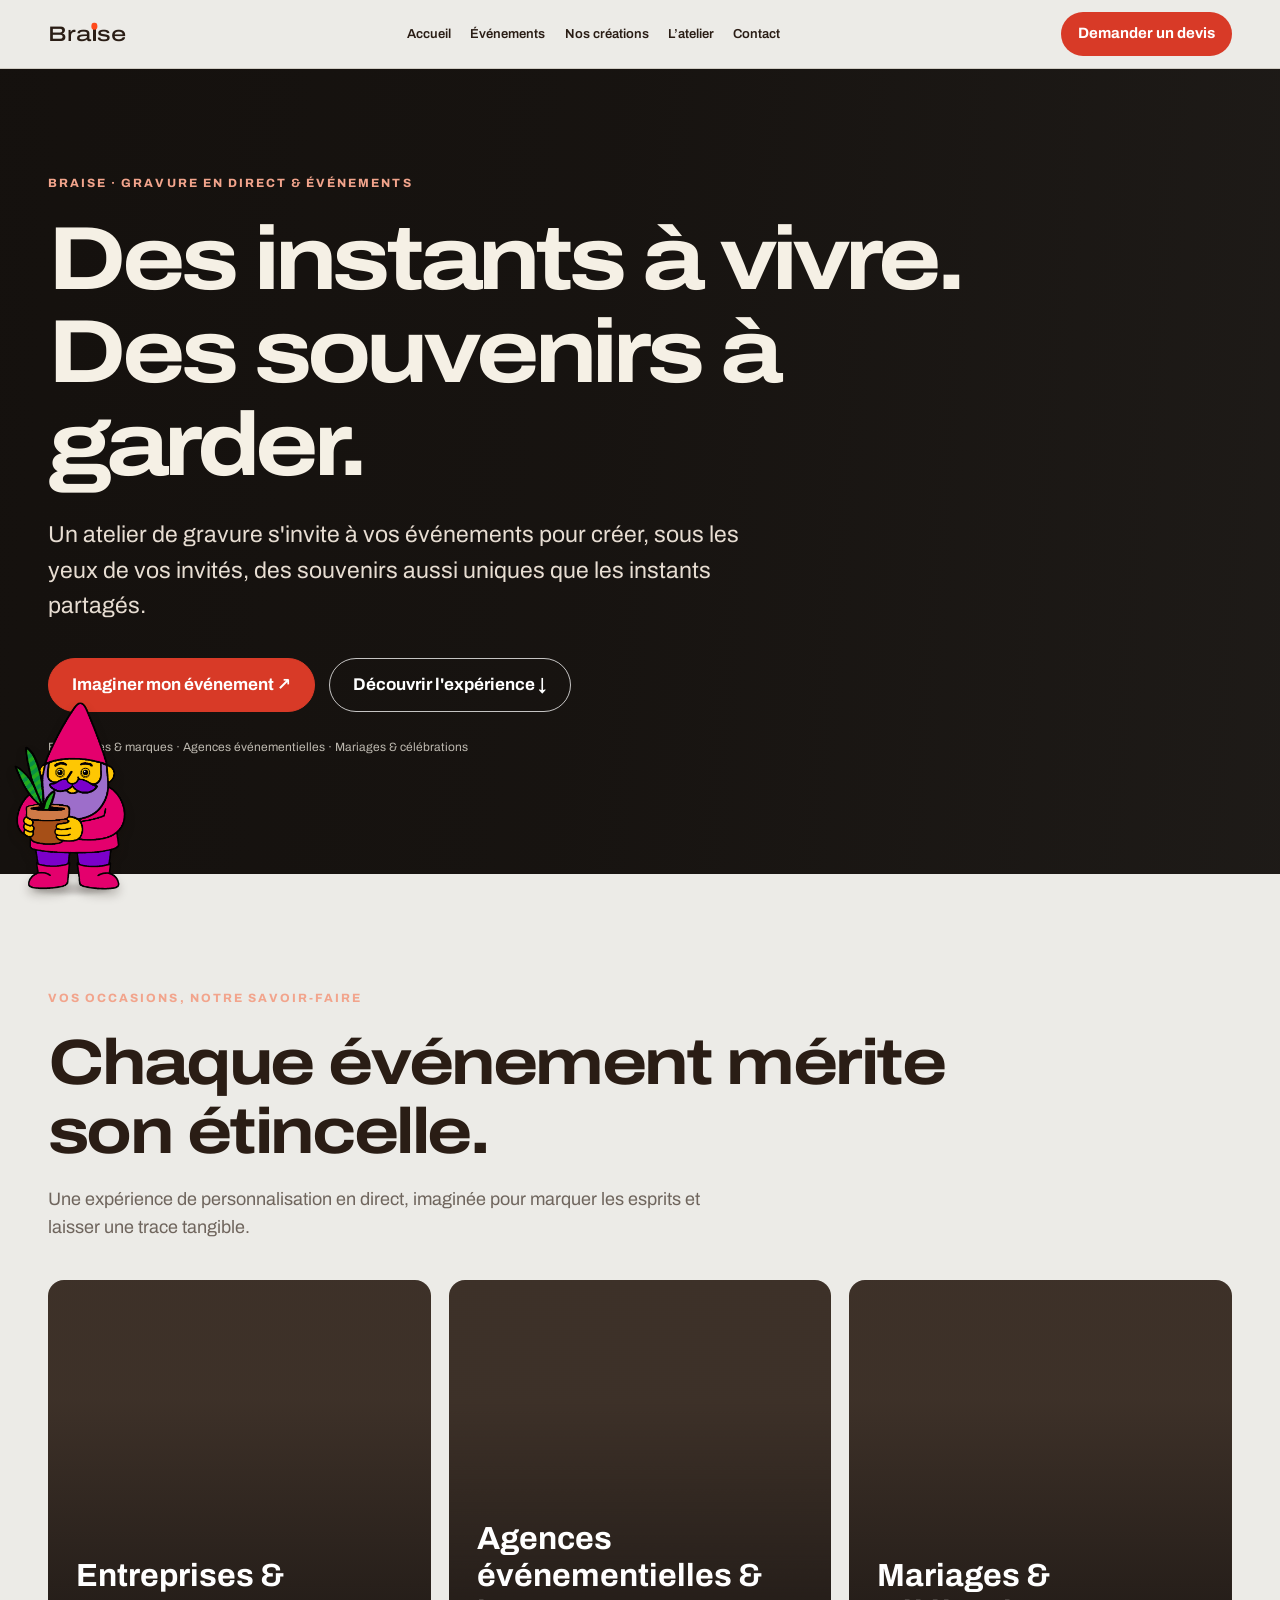
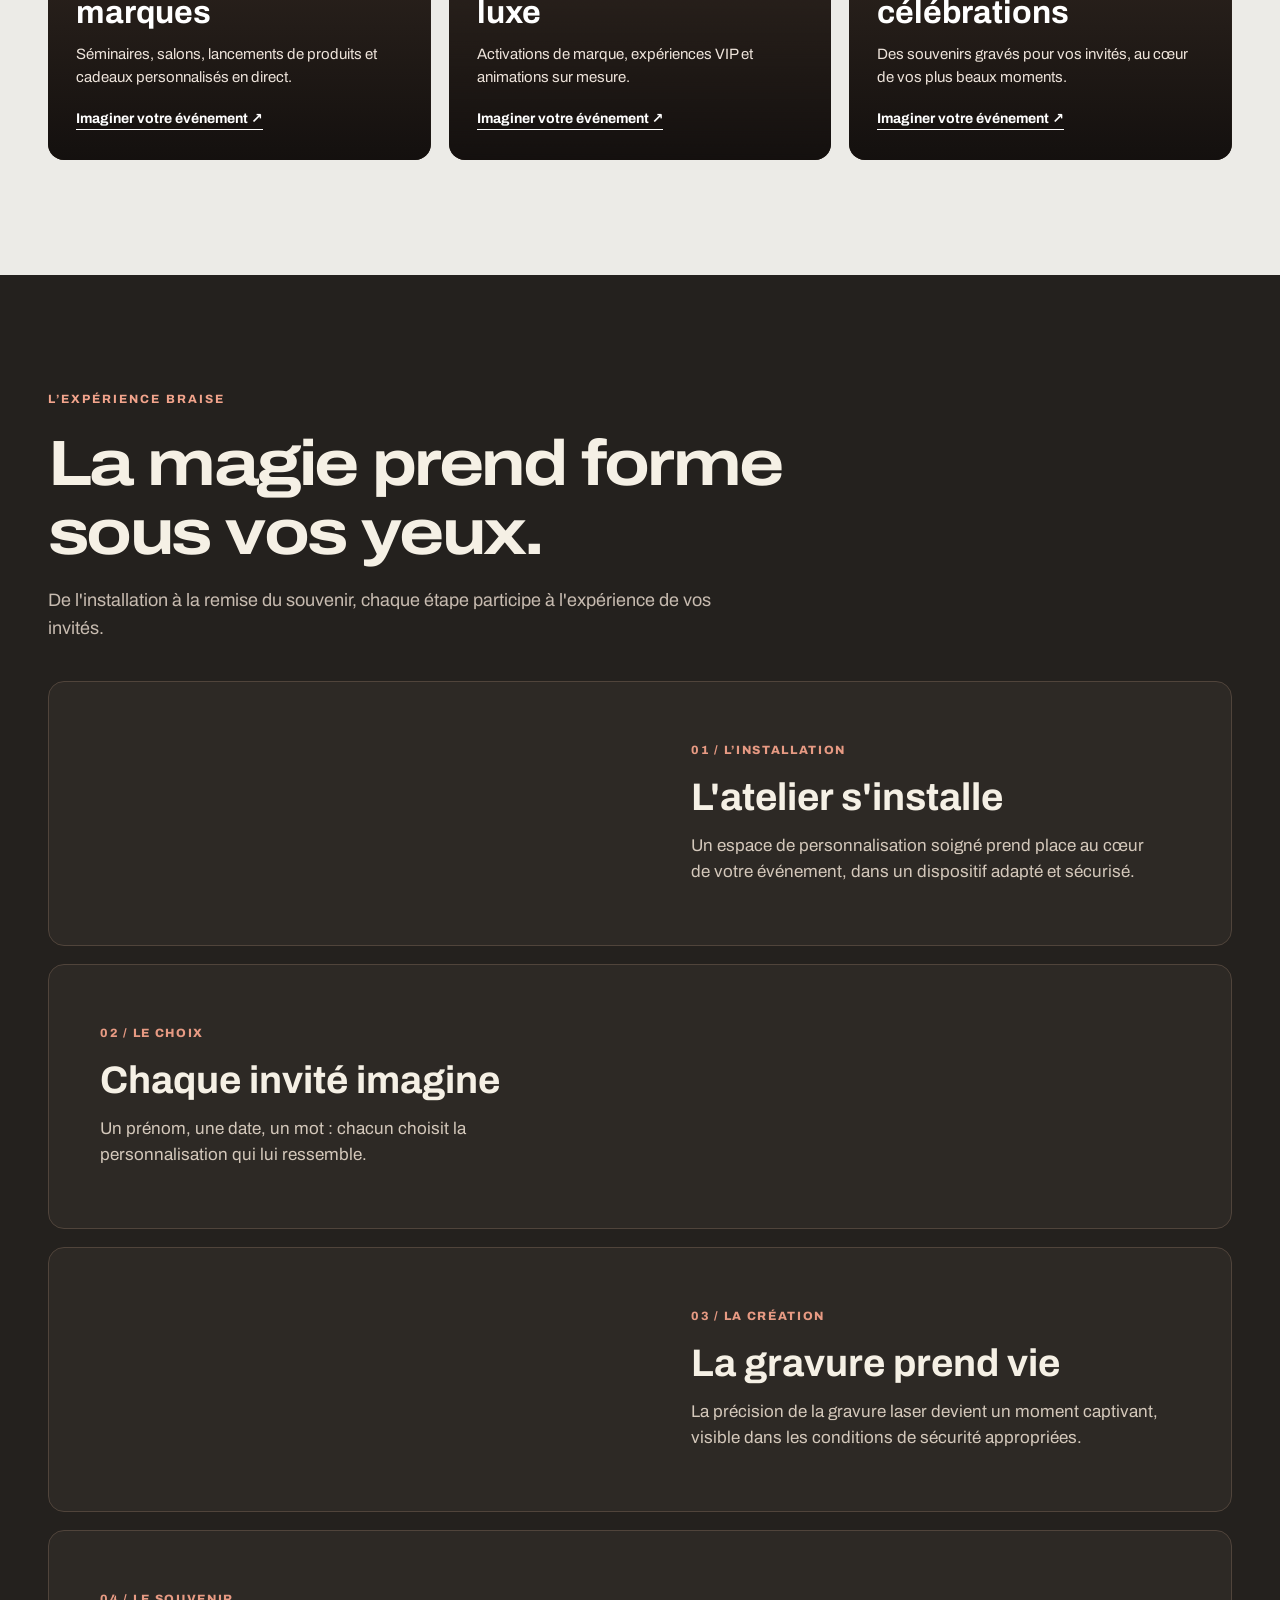
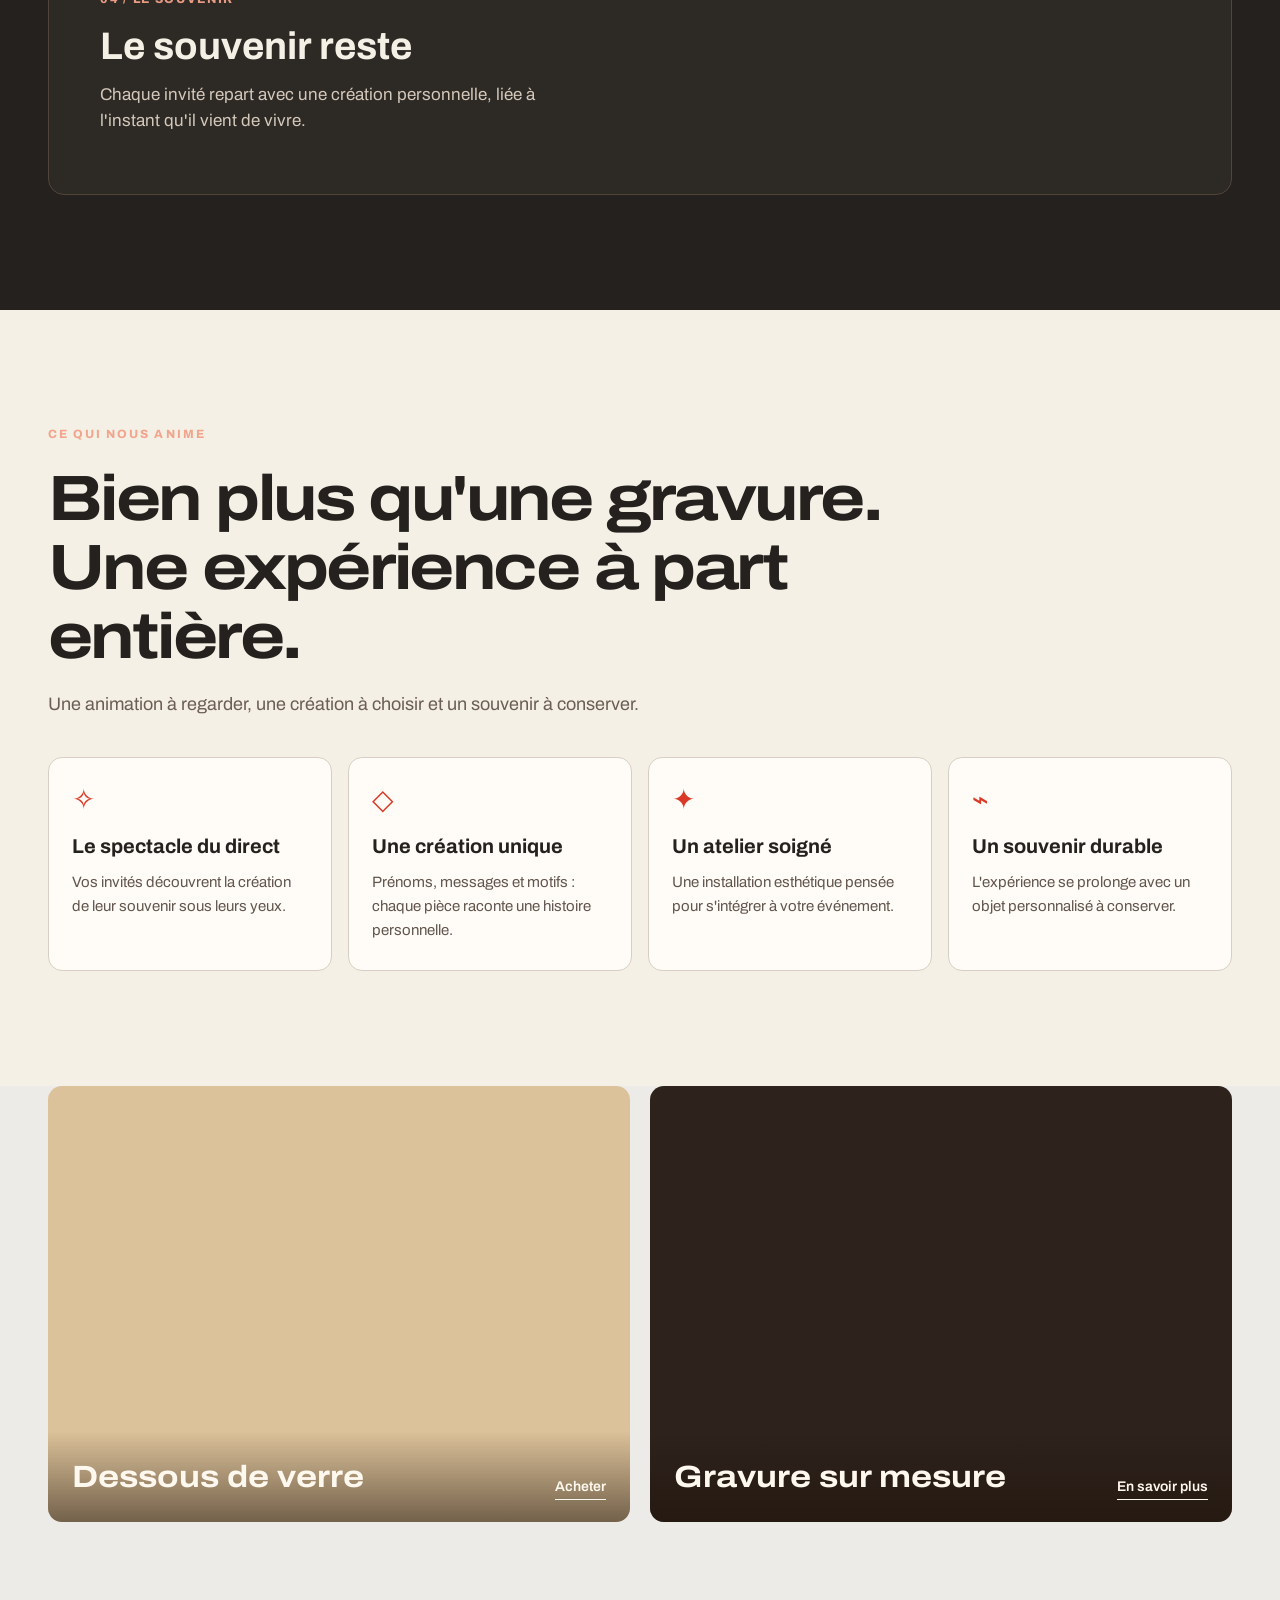
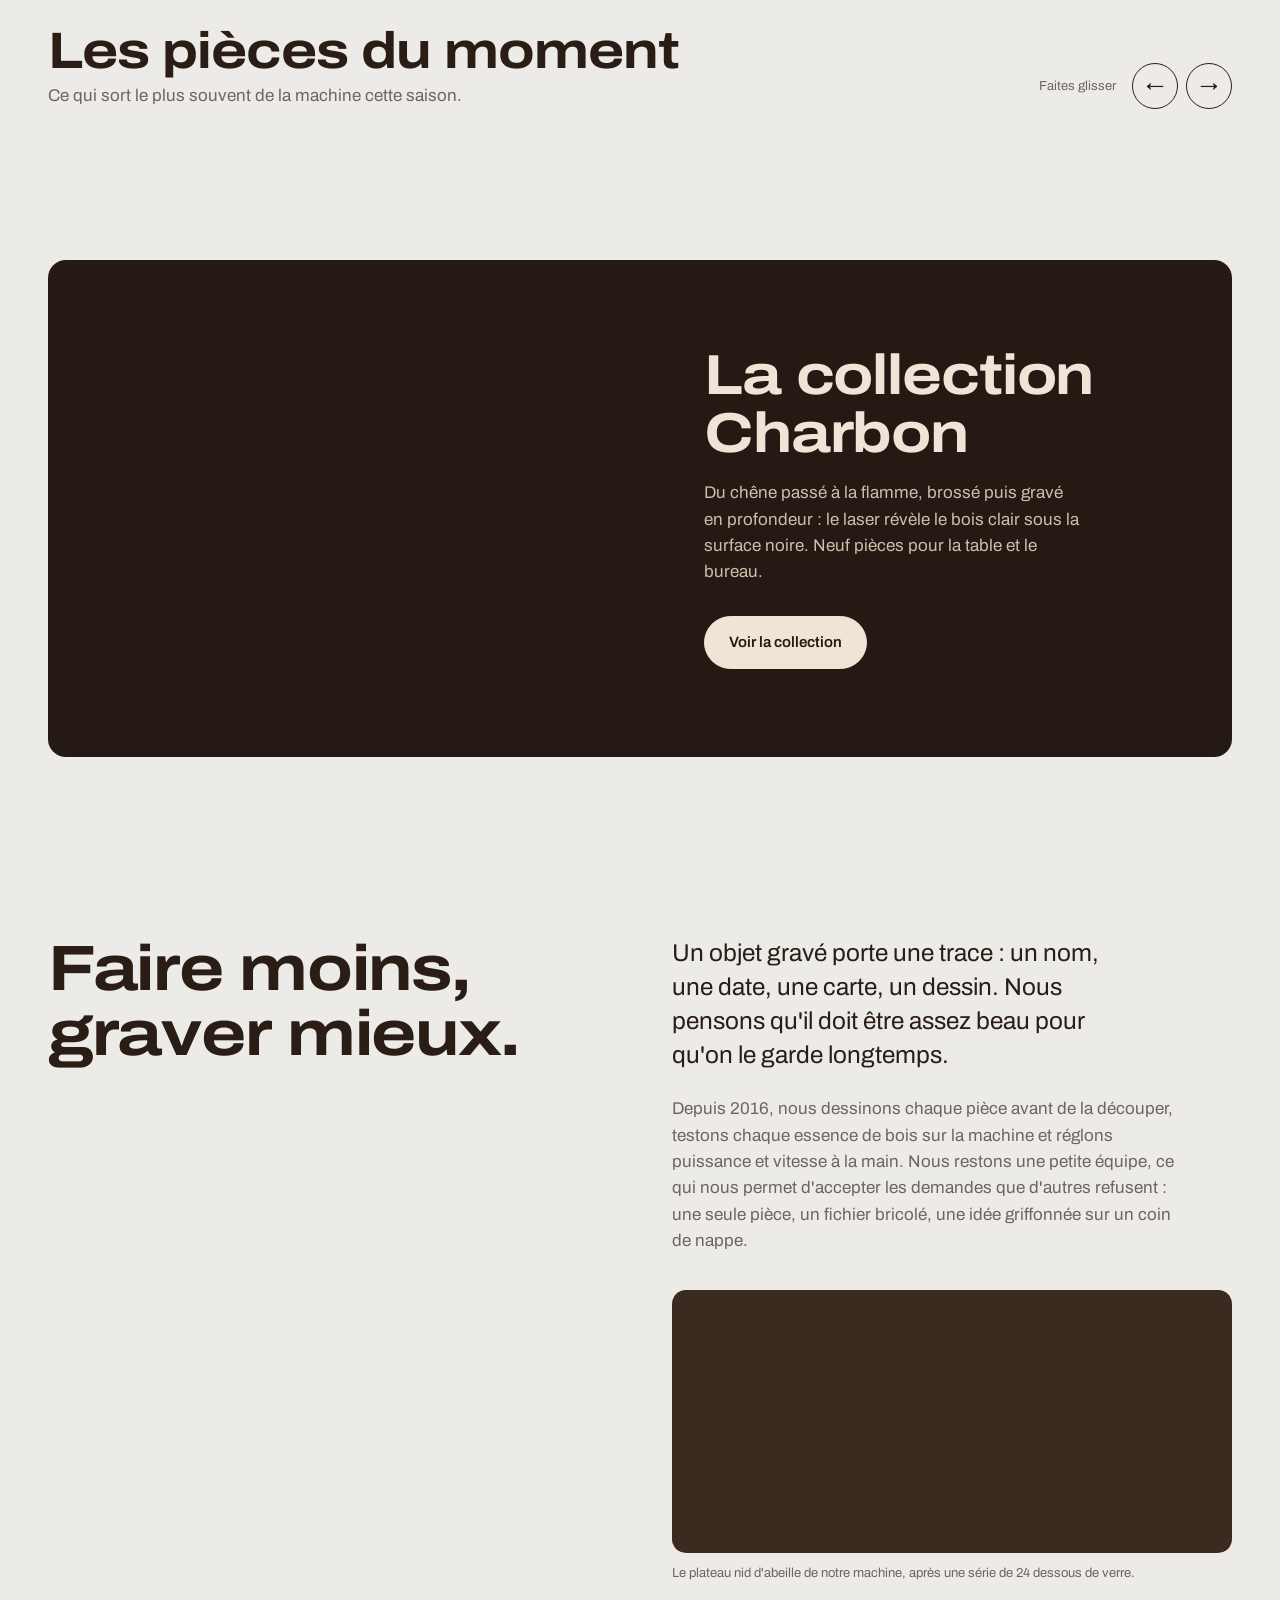
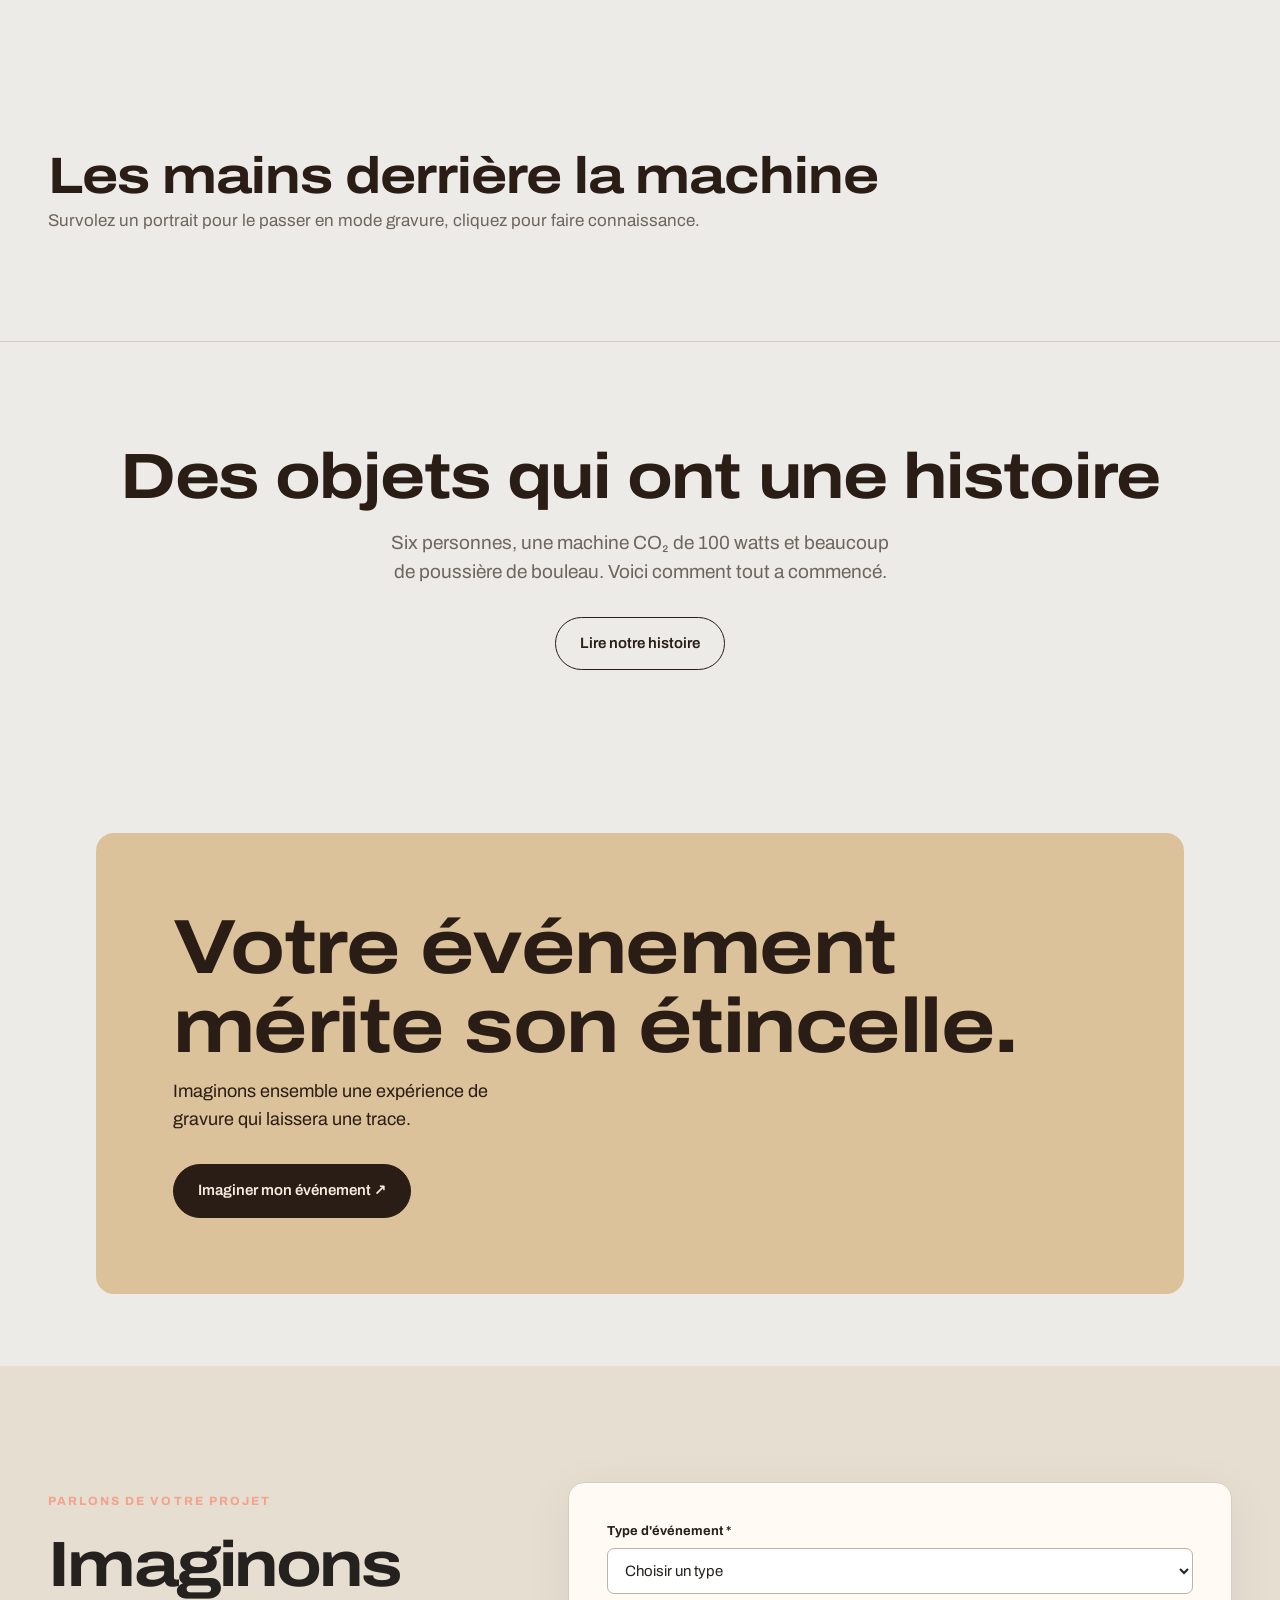
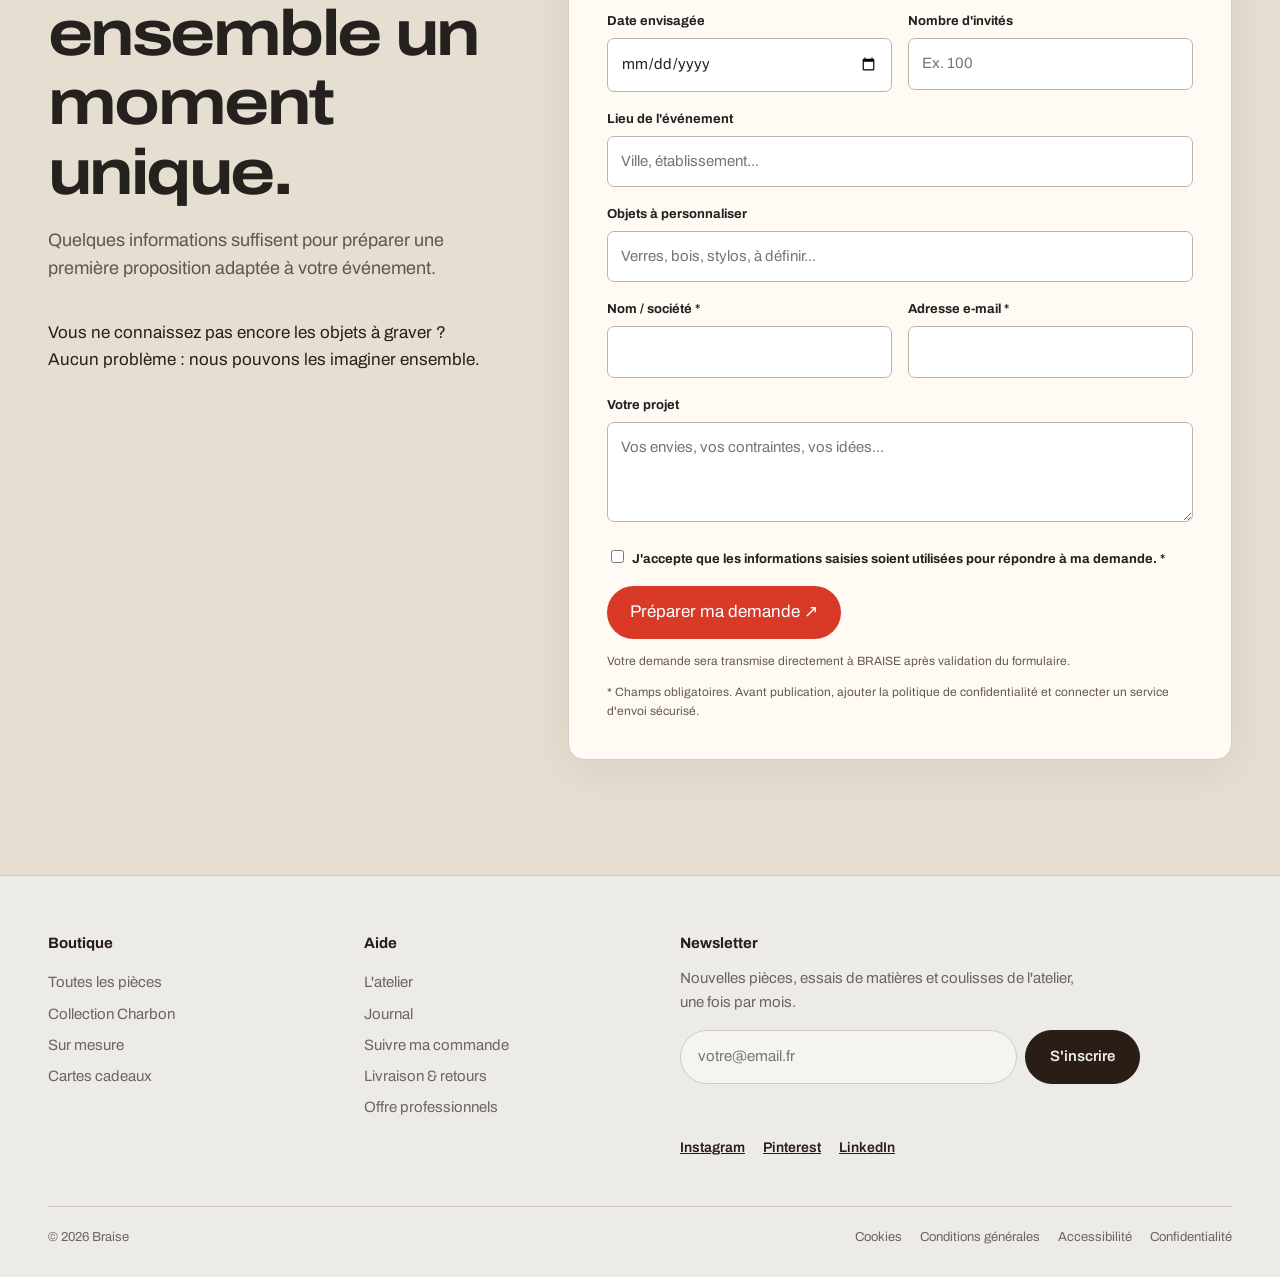
==== commit 851dac2f: "Rename BRAISE_V2_formulaire_connecte_test.html to index.html" ====
--- a/index.html
+++ b/index.html
@@ -1,13 +1,13 @@
-<!doctype html><html><head><meta charset=utf8><meta name=viewport content="width=device-width,initial-scale=1,viewport-fit=cover"><style>:root{color-scheme:light;box-sizing:border-box;padding-top:env(safe-area-inset-top,0px);padding-bottom:env(safe-area-inset-bottom,0px)}html{scroll-padding-top:env(safe-area-inset-top,0px)}body{margin:0;padding:0;font:14px -apple-system,BlinkMacSystemFont,sans-serif;background:#fff;color:#000}img{max-width:100%}[hidden]:not([hidden=until-found i]){display:none!important}</style></head><body>
 <!DOCTYPE html>
+
 <html lang="fr">
 <head>
-<meta charset="utf-8">
-<meta name="viewport" content="width=device-width, initial-scale=1, viewport-fit=cover">
-<title>Braise — Objets découpés et gravés au laser</title>
-<link rel="preconnect" href="https://fonts.googleapis.com">
-<link rel="preconnect" href="https://fonts.gstatic.com" crossorigin>
-<link href="https://fonts.googleapis.com/css2?family=Archivo:wdth,wght@62..125,300..800&display=swap" rel="stylesheet">
+<meta charset="utf-8"/>
+<meta content="width=device-width, initial-scale=1, viewport-fit=cover" name="viewport"/>
+<title>BRAISE — Gravure en direct pour vos événements</title>
+<link href="https://fonts.googleapis.com" rel="preconnect"/>
+<link crossorigin="" href="https://fonts.gstatic.com" rel="preconnect"/>
+<link href="https://fonts.googleapis.com/css2?family=Archivo:wdth,wght@62..125,300..800&amp;display=swap" rel="stylesheet"/>
 <style>
 :root{
   --bg:#ECEBE7; --bg-2:#E1DFD9; --ink:#2A1D15; --muted:#6F655D; --line:#CFCBC3;
@@ -80,6 +80,8 @@
 
 /* Hero */
 .hero{display:grid;grid-template-columns:minmax(0,5fr) minmax(0,7fr);gap:clamp(24px,4vw,64px);align-items:center;padding-top:clamp(40px,7vw,96px);padding-bottom:clamp(40px,6vw,80px)}
+.hero-eyebrow{font-size:12px!important;letter-spacing:.16em;text-transform:uppercase;color:#B45337!important;max-width:none!important;margin:0 0 16px!important;font-weight:700}
+.hero-audience{font-size:12px!important;letter-spacing:.03em;line-height:1.7;max-width:44ch!important;margin:20px 0 0!important}
 .hero h1{font-size:clamp(46px,7.4vw,112px);margin:0 0 22px}
 .hero p{font-size:clamp(17px,1.5vw,20px);max-width:30ch;color:var(--muted);margin:0 0 32px}
 .machine{position:relative;border-radius:14px;overflow:hidden;background:var(--char);aspect-ratio:7/5}
@@ -264,183 +266,175 @@
 @media (max-width:600px){.gnome{width:84px}}
 @media (prefers-reduced-motion:reduce){.gn-body,.gnome.dragging .gn-body{animation:none}.gnome{transition:none}}
 </style>
-</head>
+<meta content="BRAISE imagine des expériences de gravure en direct pour entreprises, agences événementielles, mariages et célébrations. Personnalisation sur place et souvenirs uniques." name="description"/><style>
+/* BRAISE Premium V2 — sections événementielles */
+:root{--premium:#24211E;--ivory:#F5F0E5;--ember:#D83A27}
+html{scroll-padding-top:100px}
+.premium-nav{display:flex;gap:clamp(10px,1.5vw,23px);align-items:center;justify-content:center;flex-wrap:wrap}
+.premium-nav a{font-size:13px;text-decoration:none;white-space:nowrap;font-weight:600}
+.premium-nav a:hover{text-decoration:underline;text-underline-offset:5px}
+.nav{grid-template-columns:auto 1fr auto;gap:24px}
+.nav-r .quote-nav{background:var(--ember);color:#fff;padding:10px 17px;border-radius:999px;font-weight:700}
+.nav-r .quote-nav:hover{background:#ad2e20;text-decoration:none}
+.premium-mobile{display:none}
+.premium-hero{position:relative;min-height:660px;display:flex;align-items:center;isolation:isolate;background:#24211E;color:var(--ivory);overflow:hidden}
+.premium-hero:before{content:'';position:absolute;inset:0;z-index:-2;background:linear-gradient(95deg,rgba(20,16,13,.95) 3%,rgba(20,16,13,.81) 46%,rgba(20,16,13,.38) 100%),url('https://images.unsplash.com/photo-1511795409834-ef04bbd61622?auto=format&fit=crop&w=2000&q=80') center/cover no-repeat;transform:scale(1.01)}
+.premium-hero .hero-inner{padding-top:105px;padding-bottom:105px;width:100%}
+.premium-kicker,.premium-kicker-light{font-size:12px;font-weight:750;letter-spacing:.17em;text-transform:uppercase;color:#F2A48C;margin:0 0 20px}
+.premium-hero h1{font-size:clamp(48px,7vw,100px);max-width:1050px;line-height:1.04;margin:0 0 25px;letter-spacing:-.055em}
+.premium-hero .intro{max-width:700px;font-size:clamp(18px,2vw,23px);color:#E7DDD2;margin:0 0 34px;line-height:1.55}
+.premium-actions{display:flex;flex-wrap:wrap;gap:14px}
+.premium-btn{display:inline-flex;align-items:center;justify-content:center;min-height:52px;padding:13px 23px;border-radius:999px;font-weight:700;text-decoration:none;border:1px solid rgba(255,255,255,.75);transition:transform .2s,background .2s;color:#fff}
+.premium-btn:hover{transform:translateY(-2px)}
+.premium-btn.primary{background:var(--ember);border-color:var(--ember);color:#fff}
+.premium-btn.secondary{background:transparent}
+.premium-btn.dark{background:var(--premium);border-color:var(--premium)}
+.premium-section{padding-top:clamp(70px,9vw,125px);padding-bottom:clamp(70px,9vw,125px)}
+.premium-section h2{font-size:clamp(36px,5vw,66px);line-height:1.08;letter-spacing:-.04em;margin:0 0 20px;max-width:900px}
+.premium-lead{font-size:18px;max-width:680px;color:var(--muted);margin:0 0 38px}
+.market-grid{display:grid;grid-template-columns:repeat(3,minmax(0,1fr));gap:18px}
+.market-card{position:relative;min-height:480px;border-radius:16px;overflow:hidden;background:#40332a;color:#fff;text-decoration:none;display:flex;align-items:flex-end;isolation:isolate}
+.market-card:before{content:'';position:absolute;inset:0;z-index:-2;background-image:linear-gradient(0deg,rgba(16,13,12,.92),rgba(16,13,12,.06) 75%),var(--market-image);background-position:center;background-size:cover;transition:transform .6s}
+.market-card:hover:before{transform:scale(1.05)}
+.market-card-content{padding:28px}
+.market-card h3{font-size:clamp(24px,2.5vw,34px);line-height:1.15;margin:0 0 12px}
+.market-card p{font-size:15px;line-height:1.5;color:#EDE3DA;margin:0 0 17px}
+.market-card span{font-size:14px;font-weight:700;border-bottom:1px solid #fff;padding-bottom:3px}
+.experience{background:var(--premium);color:var(--ivory)}
+.experience .premium-lead{color:#C7BBB0}
+.experience-grid{display:grid;gap:18px}
+.experience-step{display:grid;grid-template-columns:1fr 1fr;min-height:265px;overflow:hidden;border:1px solid #50443B;border-radius:16px;background:#2D2925}
+.experience-step:nth-child(even) .step-photo{order:2}
+.step-photo{background-position:center;background-size:cover;min-height:260px}
+.step-text{padding:clamp(25px,4vw,55px);display:flex;flex-direction:column;justify-content:center}
+.step-number{font-size:12px;color:#E79A83;letter-spacing:.14em;font-weight:800;margin-bottom:15px}
+.step-text h3{font-size:clamp(25px,3vw,39px);margin:0 0 14px;line-height:1.15}
+.step-text p{font-size:17px;color:#D4C8BB;margin:0;max-width:470px}
+.advantages{background:var(--ivory);color:var(--premium)}
+.advantages .premium-lead{color:#6B5E54}
+.adv-grid{display:grid;grid-template-columns:repeat(4,1fr);gap:16px}
+.adv-card{padding:28px 23px;border:1px solid #D8CEC3;border-radius:14px;background:#FFFCF7}
+.adv-symbol{font-size:28px;color:var(--ember);margin-bottom:20px;line-height:1}
+.adv-card h3{font-size:20px;line-height:1.2;margin:0 0 12px}
+.adv-card p{font-size:15px;line-height:1.6;color:#62554D;margin:0}
+.quote-section{background:#E7DED2;color:var(--premium)}
+.quote-grid{display:grid;grid-template-columns:minmax(0,.8fr) minmax(0,1.2fr);gap:clamp(30px,6vw,90px);align-items:start}
+.quote-section .premium-lead{color:#62554D}
+.quote-form{background:#fffaf4;padding:clamp(22px,3vw,40px);border:1px solid #D9CBBE;border-radius:16px;box-shadow:0 12px 50px #24211e10}
+.quote-form .form-grid{display:grid;grid-template-columns:1fr 1fr;gap:16px}
+.quote-form label{display:block;font-size:13px;font-weight:700;margin-bottom:7px}
+.quote-form input,.quote-form select,.quote-form textarea{width:100%;padding:13px;border:1px solid #BFB3A8;border-radius:7px;background:#fff;color:#24211E;font:inherit;font-size:15px}
+.quote-form .field{margin-bottom:17px}
+.quote-form textarea{min-height:100px;resize:vertical}
+.quote-form .note{font-size:12px;color:#655A51;margin:13px 0 0}
+.quote-form button{border:0;cursor:pointer;font:inherit}
+.quote-section .quote-info{padding-top:10px}
+.premium-note{font-size:12px;opacity:.75;margin-top:26px}
+@media(max-width:1050px){.premium-nav{gap:10px}.premium-nav a{font-size:12px}.nav{gap:12px}.nav-r .quote-nav{padding:9px 12px;font-size:12px}}
+@media(max-width:800px){.nav{grid-template-columns:1fr auto}.premium-nav{display:none}.premium-mobile{display:block}.premium-mobile summary{cursor:pointer;list-style:none;padding:9px 14px;border:1px solid var(--line);border-radius:999px;font-size:14px}.premium-mobile[open] .mobile-links{position:absolute;left:0;right:0;top:100%;display:grid;gap:0;padding:15px 20px;background:var(--bg);border-bottom:1px solid var(--line);box-shadow:0 15px 25px #0002}.premium-mobile .mobile-links a{padding:11px;text-decoration:none;font-size:16px}.market-grid{grid-template-columns:1fr}.market-card{min-height:360px}.adv-grid{grid-template-columns:repeat(2,1fr)}.quote-grid{grid-template-columns:1fr}.premium-hero{min-height:560px}.premium-hero .hero-inner{padding-top:80px;padding-bottom:80px}}
+@media(max-width:560px){.nav-r .quote-nav{font-size:12px;padding:9px 10px}.premium-hero h1{font-size:clamp(43px,11vw,65px)}.experience-step{grid-template-columns:1fr}.experience-step:nth-child(even) .step-photo{order:0}.step-photo{min-height:200px}.adv-grid{grid-template-columns:1fr}.quote-form .form-grid{grid-template-columns:1fr}.premium-btn{width:100%}}
+@media(prefers-reduced-motion:reduce){.market-card:before,.premium-btn{transition:none}}
+</style></head>
 <body>
 
-<div class="announce">Commandes personnalisées pour les fêtes : dernier jour le 1er décembre. <a href="#produits">Réserver ma gravure</a></div>
-
-<header class="site">
-  <div class="wrap nav">
-    <div class="nav-l">
-      <button class="burger" id="burger" aria-label="Ouvrir le menu" aria-expanded="false">
-        <svg width="24" height="24" viewBox="0 0 24 24" fill="none" stroke="currentColor" stroke-width="1.8"><path d="M3 7h18M3 12h18M3 17h18"/></svg>
-      </button>
-      <button class="link" id="shopBtn" aria-expanded="false" aria-controls="mega">Boutique</button>
-      <a href="#atelier">L'atelier</a>
-    </div>
-    <a href="#" class="logo" aria-label="Braise, accueil">
-      <svg viewBox="0 0 34 34" aria-hidden="true"><rect x="1" y="1" width="32" height="32" rx="7" fill="none" stroke="currentColor" stroke-width="1.5"/><path d="M11 25 L23 9" stroke="currentColor" stroke-width="2.2" stroke-linecap="round"/><circle cx="23" cy="9" r="2.6" fill="#FF4A1C"/></svg>
-      <span class="wm" aria-hidden="true">Bra<span class="match"></span>se</span>
-    </a>
-    <div class="nav-r">
-      <button class="link nl-link" data-open-offer>Newsletter</button>
-      <button class="link" id="cartBtn">Panier<span class="cart-count" id="cartCount">0</span></button>
-    </div>
-  </div>
-  <div class="wrap mnav" id="mnav">
-    <a href="#produits">Boutique</a><a href="#collection">Collection Charbon</a><a href="#atelier">L'atelier</a><a href="#equipe">L'équipe</a><a href="#" data-open-offer>Newsletter</a>
-  </div>
-  <nav class="mega" id="mega" aria-label="Boutique">
-    <div class="wrap mega-in">
-      <div><h4>Collections</h4><ul><li><a href="#collection">Charbon</a></li><li><a href="#">Bouleau</a></li><li><a href="#">Noyer</a></li><li><a href="#">Acrylique</a></li><li><a href="#produits">Tout voir</a></li></ul></div>
-      <div><h4>Table & cuisine</h4><ul><li><a href="#">Dessous de verre</a></li><li><a href="#">Planches à découper</a></li><li><a href="#">Plateaux</a></li><li><a href="#">Voir la sélection</a></li></ul></div>
-      <div><h4>Maison</h4><ul><li><a href="#">Luminaires</a></li><li><a href="#">Cartes gravées</a></li><li><a href="#">Plaques de porte</a></li><li><a href="#">Boîtes</a></li><li><a href="#">Voir la sélection</a></li></ul></div>
-      <div><h4>Cadeaux</h4><ul><li><a href="#">Porte-clés</a></li><li><a href="#">Marque-pages</a></li><li><a href="#">Puzzles</a></li><li><a href="#">Cartes cadeaux</a></li><li><a href="#">Voir la sélection</a></li></ul></div>
-      <div><h4>Sur mesure</h4><ul><li><a href="#">Gravure d'un texte</a></li><li><a href="#">Envoyer mon fichier</a></li><li><a href="#">Mariages & événements</a></li><li><a href="#">Professionnels</a></li><li><a href="#">Demander un devis</a></li></ul></div>
-    </div>
-  </nav>
-</header>
-
-<div class="promo"><a href="#produits"><strong>Gravure offerte</strong><span>sur toutes les planches jusqu'au 15 octobre</span><span>J'en profite</span></a></div>
+<header class="site"><div class="wrap nav"><a aria-label="BRAISE — Accueil" class="logo" href="#accueil"><span class="wm">Bra<span class="match"></span>se</span></a><nav aria-label="Navigation principale" class="premium-nav"><a href="#accueil">Accueil</a><a href="#evenements">Événements</a><a href="#produits">Nos créations</a><a href="#atelier">L’atelier</a><a href="#contact">Contact</a></nav><div class="nav-r"><a class="quote-nav" href="#contact">Demander un devis</a><details class="premium-mobile"><summary>Menu</summary><div class="mobile-links"><a href="#accueil">Accueil</a><a href="#evenements">Événements</a><a href="#produits">Nos créations</a><a href="#atelier">L’atelier</a><a href="#contact">Contact</a><a href="#produits">Boutique</a></div></details></div></div>
+
+
+
+<div hidden=""><button aria-expanded="false" id="shopBtn"></button><button aria-expanded="false" id="burger"></button><div id="mnav"></div><div id="mega"></div><button id="cartBtn"></button><span id="cartCount">0</span></div></header>
 
 <main id="main">
-  <section class="wrap hero">
-    <div>
-      <h1 class="display">Le détail qui brûle bien.</h1>
-      <p>Des objets en bois et en cuir, découpés et gravés au laser dans notre atelier, puis poncés et huilés à la main.</p>
-      <a class="btn" href="#produits">Découvrir la boutique</a>
-    </div>
-    <div class="machine">
-      <svg id="machine" viewBox="0 0 700 500" role="img" aria-label="Une tête laser grave le logo, un gnome tenant une plante en pot, sur un panneau de contreplaqué">
-        <defs>
-          <pattern id="honey" width="18" height="31.18" patternUnits="userSpaceOnUse">
-            <path d="M9 0 L18 5.2 L18 15.6 L9 20.8 L0 15.6 L0 5.2 Z M9 20.8 L9 31.18" fill="none" stroke="#5B4A3E" stroke-width="1"/>
-          </pattern>
-          <filter id="glow" x="-200%" y="-200%" width="500%" height="500%"><feGaussianBlur stdDeviation="6"/></filter>
-          <linearGradient id="plyg" x1="0" x2="1"><stop offset="0" stop-color="#E2C9A0"/><stop offset=".5" stop-color="#D8BC8E"/><stop offset="1" stop-color="#E0C598"/></linearGradient>
-          <clipPath id="panelClip"><rect x="130" y="95" width="440" height="310" rx="4"/></clipPath>
-        </defs>
-        <rect width="700" height="500" fill="#2E231C"/>
-        <rect x="40" y="40" width="620" height="420" fill="url(#honey)" opacity=".7"/>
-        <rect x="130" y="95" width="440" height="310" rx="4" fill="url(#plyg)"/>
-        <g clip-path="url(#panelClip)" stroke="#C4A274" stroke-width="1" fill="none" opacity=".55" id="grain"></g>
-        <g clip-path="url(#panelClip)"><g id="engrave" transform="translate(266 110) scale(0.1987) translate(0 1409) scale(0.1 -0.1)" fill="#5A3B26" fill-opacity="0" stroke="#5A3B26" stroke-width="1.3" stroke-linejoin="round" style="transition:fill-opacity 1.2s ease"><path d="M4861 13976 c-51 -11 -69 -20 -97 -49 -18 -21 -36 -37 -41 -37 -7 0 -143 -137 -143 -144 0 -3 -18 -23 -40 -47 -21 -23 -37 -46 -35 -50 3 -4 -2 -9 -10 -13 -8 -3 -15 -12 -15 -21 0 -8 -4 -15 -10 -15 -5 0 -10 -4 -10 -9 0 -6 -11 -22 -25 -37 -14 -15 -25 -31 -25 -36 0 -5 -6 -15 -12 -23 -21 -21 -50 -63 -50 -72 0 -4 -9 -14 -19 -21 -11 -7 -19 -20 -19 -28 0 -8 -5 -14 -11 -14 -5 0 -7 -4 -4 -10 3 -5 2 -10 -3 -10 -10 0 -52 -64 -51 -77 0 -3 -4 -9 -9 -12 -11 -7 -122 -176 -122 -185 0 -4 -8 -15 -17 -26 -10 -10 -27 -36 -38 -57 -11 -21 -24 -41 -30 -45 -5 -4 -6 -8 -2 -8 4 0 -1 -9 -11 -20 -11 -12 -28 -37 -38 -58 -11 -20 -26 -44 -34 -54 -8 -9 -24 -34 -35 -55 -11 -21 -24 -41 -30 -45 -5 -4 -6 -8 -2 -8 5 0 2 -7 -6 -15 -19 -18 -107 -171 -107 -185 0 -5 -5 -10 -11 -10 -5 0 -7 -4 -4 -10 3 -5 2 -10 -2 -10 -5 0 -17 -13 -26 -30 -10 -16 -15 -30 -11 -30 4 0 0 -6 -9 -12 -18 -14 -68 -100 -143 -248 -27 -52 -53 -98 -59 -102 -7 -5 -7 -8 0 -8 6 0 5 -3 -1 -8 -13 -8 -69 -114 -66 -124 1 -5 -2 -8 -7 -8 -4 0 -22 -31 -40 -69 -17 -38 -38 -75 -46 -81 -8 -7 -15 -18 -15 -24 0 -18 -58 -122 -75 -136 -8 -7 -15 -21 -15 -32 0 -10 -9 -37 -20 -58 -11 -22 -17 -40 -13 -40 5 0 3 -4 -3 -8 -12 -8 -66 -109 -62 -116 2 -2 -5 -12 -14 -22 -9 -11 -18 -26 -20 -34 -2 -8 -5 -17 -8 -20 -13 -13 -210 -421 -210 -435 0 -8 -5 -15 -11 -15 -6 0 -9 -7 -5 -15 3 -8 1 -15 -4 -15 -9 0 -26 -39 -22 -52 1 -5 -3 -8 -9 -8 -5 0 -7 -4 -4 -10 3 -5 2 -10 -3 -10 -5 0 -22 -28 -37 -62 -16 -35 -55 -119 -88 -188 -32 -69 -60 -129 -61 -135 -2 -5 -20 -46 -40 -90 -48 -102 -116 -265 -119 -285 -2 -8 -8 -24 -14 -35 -12 -23 -105 -294 -123 -360 -12 -47 -35 -75 -72 -92 -16 -7 -28 -17 -28 -23 0 -5 -6 -10 -12 -10 -16 0 -128 -114 -128 -129 0 -6 -4 -11 -10 -11 -5 0 -10 -7 -10 -15 0 -8 -5 -15 -10 -15 -6 0 -14 -8 -17 -17 -4 -10 -13 -24 -20 -31 -7 -7 -13 -22 -13 -31 0 -38 -54 -53 -64 -19 -2 7 -11 41 -20 76 -34 132 -50 183 -58 188 -4 3 -8 16 -8 28 0 13 -6 29 -14 35 -8 7 -17 28 -21 47 -3 20 -11 48 -17 63 -6 14 -12 28 -13 31 -5 15 -19 48 -30 75 -8 17 -17 42 -20 58 -4 15 -11 27 -16 27 -5 0 -8 3 -7 8 4 11 -33 102 -41 102 -4 0 -8 6 -8 14 0 22 -25 76 -35 76 -5 0 -7 4 -3 9 3 5 0 15 -7 23 -7 7 -14 20 -16 28 -2 8 -8 17 -13 18 -5 2 -9 11 -9 21 0 9 -8 26 -18 37 -10 10 -24 33 -31 50 -7 18 -20 40 -29 51 -9 10 -25 32 -34 48 -10 17 -22 29 -28 28 -5 -2 -10 4 -10 13 0 9 -17 33 -39 53 -21 20 -73 77 -115 128 -42 51 -89 101 -104 112 -15 12 -34 26 -42 33 -8 7 -18 12 -22 11 -5 -2 -8 1 -8 5 0 12 -58 53 -82 57 -12 3 -26 9 -32 15 -17 17 -62 11 -81 -10 -27 -30 -39 -171 -25 -315 6 -66 11 -131 11 -145 1 -14 9 -90 20 -170 11 -80 21 -158 22 -175 9 -87 31 -205 39 -205 4 0 8 -19 8 -43 0 -63 19 -158 36 -174 8 -8 14 -22 14 -31 1 -49 19 -203 26 -213 4 -7 9 -28 10 -49 2 -20 26 -131 54 -246 28 -115 60 -252 71 -304 12 -52 26 -100 31 -107 14 -18 23 -123 10 -123 -6 0 -25 19 -44 42 -69 89 -328 352 -508 518 -150 139 -150 138 -150 150 0 6 -7 10 -15 10 -8 0 -15 4 -15 8 0 5 -20 19 -45 31 -25 12 -45 26 -45 30 0 8 -109 61 -125 61 -4 0 -18 9 -31 19 -28 22 -119 37 -154 26 -21 -7 -22 -12 -17 -62 3 -30 10 -60 15 -66 6 -7 22 -48 38 -92 15 -44 33 -87 41 -96 7 -8 13 -26 13 -39 0 -12 15 -55 34 -94 18 -39 39 -88 45 -108 7 -20 16 -38 20 -40 8 -3 81 -167 81 -181 0 -16 103 -237 110 -237 5 0 11 -13 15 -29 3 -16 15 -39 26 -52 10 -12 19 -28 19 -36 0 -12 13 -38 58 -123 5 -8 35 -69 68 -135 32 -65 66 -127 75 -136 9 -9 22 -32 28 -51 6 -19 25 -50 41 -68 17 -19 31 -37 31 -42 5 -33 47 -109 70 -128 4 -3 9 -15 13 -27 4 -13 12 -23 17 -23 5 0 9 -6 9 -13 0 -7 9 -23 20 -35 11 -12 20 -24 20 -28 0 -3 25 -42 55 -85 30 -43 55 -81 55 -84 0 -9 -44 -69 -53 -73 -4 -2 -13 -9 -20 -15 -6 -7 -27 -24 -44 -39 -34 -28 -153 -162 -153 -172 0 -3 -18 -24 -40 -47 -22 -23 -37 -45 -34 -50 3 -5 -1 -12 -10 -15 -17 -6 -47 -49 -50 -71 -1 -8 -7 -18 -13 -21 -12 -8 -62 -86 -65 -103 -2 -6 -12 -22 -24 -35 -28 -32 -155 -280 -147 -288 4 -3 1 -6 -6 -6 -8 0 -11 -7 -7 -15 3 -8 1 -15 -3 -15 -13 0 -84 -188 -76 -200 3 -5 1 -10 -6 -10 -7 0 -9 -3 -6 -7 4 -3 3 -11 -2 -17 -12 -14 -43 -133 -43 -163 0 -13 -4 -23 -9 -23 -9 0 -25 -85 -21 -117 2 -13 -1 -23 -6 -23 -37 0 -65 -575 -34 -690 7 -25 15 -60 18 -79 2 -18 10 -43 16 -55 6 -11 11 -22 10 -23 -1 -2 -2 -4 -1 -5 4 -13 10 -45 11 -55 1 -7 5 -13 10 -13 5 0 7 -4 4 -9 -8 -13 85 -196 135 -268 69 -96 196 -223 257 -254 52 -27 97 -61 152 -113 30 -29 69 -57 85 -64 50 -19 187 -52 218 -52 58 0 57 4 57 -387 l0 -358 44 -50 c41 -47 136 -124 136 -110 0 4 7 -1 15 -9 16 -15 133 -56 162 -56 23 0 43 -26 43 -58 0 -16 6 -47 14 -68 7 -22 16 -61 21 -89 4 -27 9 -54 12 -59 3 -4 7 -25 9 -45 2 -20 13 -83 24 -141 23 -118 32 -177 32 -202 -1 -10 3 -18 8 -18 4 0 6 -14 3 -32 -2 -17 1 -41 7 -53 19 -35 9 -69 -20 -73 -48 -7 -53 -19 -47 -115 3 -49 11 -94 17 -101 5 -8 15 -56 20 -107 5 -52 19 -157 30 -234 34 -240 34 -238 -80 -295 -25 -12 -48 -27 -51 -32 -3 -5 -8 -9 -10 -8 -8 3 -59 -23 -59 -31 0 -4 -10 -9 -23 -13 -32 -8 -164 -122 -212 -184 -22 -29 -53 -66 -68 -84 -33 -38 -97 -163 -97 -188 0 -10 -11 -48 -25 -84 -40 -105 -37 -261 6 -327 111 -173 418 -235 1154 -233 443 1 792 31 1115 94 52 10 116 22 143 26 26 3 47 10 47 15 0 5 18 9 40 9 22 0 40 5 40 11 0 5 4 8 9 5 9 -6 152 42 161 53 3 3 12 7 20 9 23 5 120 65 140 87 57 62 80 95 80 113 0 11 7 36 15 56 8 19 15 62 15 93 -1 32 4 96 9 143 6 47 17 159 26 250 8 91 25 257 36 370 12 113 23 230 25 260 2 30 6 75 11 100 4 25 7 102 8 172 l0 127 -32 31 c-26 25 -31 36 -23 50 5 9 12 48 14 86 3 38 12 116 20 174 8 58 17 125 20 150 2 25 11 69 18 99 l13 54 225 -7 c159 -4 228 -10 236 -19 7 -7 14 -62 17 -142 3 -71 10 -142 15 -156 6 -15 12 -56 13 -91 1 -36 8 -98 15 -139 12 -65 11 -75 -3 -84 -68 -44 -66 -38 -62 -169 2 -67 7 -123 11 -126 5 -4 49 -263 50 -300 0 -8 6 -56 14 -106 8 -50 19 -140 24 -200 6 -60 15 -134 21 -164 6 -30 14 -116 19 -190 4 -74 12 -153 18 -175 6 -22 13 -69 17 -105 13 -135 38 -175 144 -239 142 -86 659 -195 1076 -227 50 -3 95 -10 100 -14 18 -15 630 -22 825 -10 210 12 433 35 512 51 67 14 187 69 212 97 10 12 22 20 26 17 11 -7 44 34 75 92 26 50 27 57 22 155 -16 322 -236 630 -552 772 -53 24 -115 85 -115 114 0 34 30 258 45 336 9 45 16 113 16 151 0 39 2 91 5 117 6 45 4 50 -35 89 l-41 42 6 95 c3 53 9 103 14 112 5 10 12 51 15 91 3 41 8 97 11 124 3 28 9 86 14 130 5 44 13 98 19 120 5 22 12 56 14 75 2 19 7 42 10 50 3 8 7 28 9 44 3 33 13 39 82 55 27 6 72 22 100 35 28 13 75 32 104 42 28 10 52 22 52 26 0 4 3 7 8 6 12 -3 72 32 72 42 0 6 5 10 10 10 6 0 18 7 28 15 9 9 34 29 55 47 21 17 36 37 33 44 -3 7 0 14 6 16 16 6 21 133 9 223 -6 44 -14 103 -16 130 -3 28 -8 61 -12 75 -6 23 -10 53 -14 98 0 9 -5 46 -11 82 -14 92 -37 286 -41 345 l-4 51 88 94 c49 52 89 97 89 101 0 5 17 26 38 48 21 22 45 53 53 68 8 15 22 35 32 45 9 10 17 24 17 32 0 8 6 21 14 29 21 20 76 134 69 141 -4 3 -1 6 6 6 7 0 9 5 6 10 -3 6 -1 10 5 10 7 0 10 7 6 15 -3 8 -2 15 3 15 11 0 60 139 63 177 1 15 6 30 10 34 4 3 9 18 11 35 2 16 6 35 10 40 14 24 31 197 29 301 -2 78 1 113 9 113 7 0 9 22 5 73 -3 39 -8 110 -11 157 -7 124 -50 360 -66 360 -9 0 -20 46 -21 89 -1 17 -5 31 -10 31 -5 0 -7 4 -4 8 7 12 -15 82 -26 82 -4 0 -8 13 -8 29 0 16 -7 36 -15 45 -8 8 -15 24 -15 36 0 12 -18 59 -39 103 -22 45 -42 92 -46 105 -3 12 -11 22 -16 22 -5 0 -9 7 -9 15 0 8 -3 15 -8 15 -4 0 -15 22 -24 48 -10 27 -28 60 -40 73 -13 14 -24 29 -25 34 -2 6 -10 18 -18 28 -8 9 -15 21 -15 26 0 5 -7 12 -16 15 -8 3 -13 10 -9 15 3 6 -3 14 -13 20 -10 5 -29 30 -42 55 -13 26 -40 64 -60 86 -20 22 -35 42 -33 44 5 4 -250 263 -282 286 -11 8 -46 34 -77 58 -32 23 -62 42 -68 42 -6 0 -25 14 -42 30 -16 17 -38 30 -49 30 -10 0 -19 4 -19 10 0 5 -16 17 -35 26 -54 25 -66 57 -60 162 5 108 9 118 45 131 16 5 39 21 51 35 13 14 26 26 31 26 18 0 152 131 153 150 0 3 13 18 28 34 14 16 24 32 21 37 -3 5 -1 9 5 9 12 0 47 64 53 95 1 11 6 22 9 25 33 29 67 334 43 387 -4 10 -8 34 -9 53 -1 19 -7 36 -14 38 -6 2 -9 8 -6 13 4 5 -1 23 -9 41 -8 18 -17 43 -21 56 -3 12 -10 22 -15 22 -8 0 -70 85 -70 95 0 10 -74 84 -80 80 -4 -3 -24 11 -44 29 -19 19 -53 40 -73 47 -21 6 -52 22 -69 35 -16 13 -52 33 -78 45 -52 23 -76 61 -76 121 0 18 -7 46 -15 62 -8 15 -13 31 -10 35 6 11 -94 352 -114 386 -3 6 -7 19 -8 30 -2 11 -8 22 -13 23 -6 2 -8 7 -5 12 4 7 -13 66 -32 110 -8 18 -7 17 -17 58 -4 17 -11 32 -16 32 -4 0 -7 11 -7 25 0 14 -7 32 -14 42 -8 9 -14 26 -15 37 0 27 -66 219 -77 227 -5 3 -8 9 -7 13 2 6 0 15 -15 61 -2 6 -8 34 -14 64 -6 30 -22 77 -35 106 -23 48 -35 78 -73 185 -9 25 -19 47 -22 50 -7 5 -27 73 -40 130 -4 19 -15 46 -23 60 -9 14 -26 54 -38 90 -12 36 -31 84 -41 107 -11 24 -19 47 -19 51 0 5 -11 25 -24 44 -13 19 -24 46 -24 59 0 13 -14 58 -30 99 -59 152 -107 265 -114 268 -5 2 -8 13 -8 24 0 10 -7 26 -15 35 -8 8 -12 19 -9 25 4 5 1 20 -5 31 -20 40 -51 128 -51 144 0 9 -7 24 -14 32 -15 17 -126 292 -126 313 0 6 -6 19 -13 27 -7 9 -33 66 -57 126 -24 61 -47 112 -52 113 -4 2 -8 9 -8 16 0 7 -22 68 -50 136 -27 68 -50 128 -50 132 0 5 -17 44 -37 86 -20 42 -37 82 -39 87 -4 21 -103 235 -152 329 -44 84 -65 116 -128 196 -110 141 -265 195 -453 156z m222 -135 c96 -48 209 -201 300 -404 62 -138 190 -441 221 -522 26 -65 124 -307 206 -505 28 -69 86 -213 128 -320 41 -107 78 -197 81 -200 3 -3 8 -14 9 -25 2 -11 10 -31 17 -45 7 -14 29 -72 50 -130 49 -138 80 -220 115 -305 15 -38 37 -95 48 -125 80 -223 140 -387 168 -460 18 -47 56 -152 84 -235 27 -82 53 -157 57 -165 3 -8 7 -17 8 -20 8 -33 49 -147 55 -154 5 -5 6 -15 3 -22 -3 -8 0 -14 7 -14 6 0 9 -4 5 -10 -3 -5 2 -26 10 -47 18 -42 87 -261 115 -363 10 -36 32 -104 49 -152 32 -88 32 -125 2 -112 -64 26 -313 94 -532 144 -755 174 -963 204 -1534 221 -703 22 -1122 -7 -1556 -107 -85 -20 -172 -39 -194 -44 -62 -13 -293 -86 -381 -120 -130 -50 -139 -41 -90 97 50 145 178 447 231 550 8 15 15 31 15 35 0 5 26 63 58 130 32 68 81 170 108 228 129 277 464 942 572 1137 27 48 82 149 122 223 40 74 106 190 146 258 40 67 70 122 66 122 -4 0 -2 4 4 8 11 7 161 251 172 281 30 78 575 896 675 1012 71 83 120 125 184 159 41 21 133 41 143 30 3 -3 27 -16 53 -29z m-3996 -3382 c159 -142 350 -403 452 -619 115 -244 282 -700 326 -890 8 -36 24 -96 35 -135 12 -38 32 -122 45 -185 13 -63 33 -158 44 -210 11 -52 29 -174 40 -270 11 -96 27 -224 35 -285 53 -393 123 -1321 102 -1343 -2 -2 -7 7 -11 20 -4 13 -41 101 -82 197 -41 95 -85 201 -98 235 -13 33 -48 115 -78 181 -30 66 -68 158 -85 205 -17 47 -47 126 -67 175 -20 50 -46 113 -56 140 -11 28 -24 58 -30 68 -5 10 -30 71 -54 135 -24 64 -68 176 -98 247 -30 72 -62 153 -70 180 -27 85 -125 495 -166 697 -22 106 -56 261 -76 343 -67 275 -162 871 -150 947 3 20 1 58 -4 85 -12 62 -20 133 -15 133 2 0 30 -23 61 -51z m3888 -729 c28 -6 120 -15 205 -20 138 -9 215 -18 425 -49 146 -22 813 -176 829 -191 12 -12 25 -915 13 -960 -4 -19 -12 -53 -18 -75 -13 -57 -58 -164 -88 -209 -14 -21 -31 -47 -36 -56 -11 -19 -69 -70 -79 -70 -6 0 -97 -61 -106 -71 -10 -11 -114 -29 -169 -29 -91 0 -217 48 -328 126 -35 24 -66 44 -69 44 -7 0 -50 19 -133 57 -81 38 -226 82 -326 99 -49 8 -114 22 -142 31 -53 16 -53 16 -53 58 0 73 -64 106 -118 60 -35 -29 -42 -65 -16 -86 37 -31 -27 -184 -116 -275 -67 -68 -122 -86 -279 -88 -152 -1 -216 26 -268 114 -52 86 -48 138 20 235 28 42 57 84 62 93 6 9 22 33 38 53 15 20 27 40 27 44 0 5 11 23 25 41 14 18 25 36 25 40 0 4 12 23 28 43 26 34 38 54 69 113 28 53 -11 112 -74 112 -30 0 -42 -7 -75 -44 -21 -25 -38 -49 -38 -54 0 -4 -13 -25 -30 -46 -16 -21 -30 -41 -30 -45 0 -5 -11 -23 -25 -41 -14 -18 -25 -35 -25 -39 0 -3 -29 -48 -65 -100 -35 -51 -68 -108 -73 -127 -9 -37 -28 -45 -122 -47 -30 -1 -80 -10 -110 -21 -30 -11 -67 -19 -82 -20 -15 0 -29 -4 -33 -10 -3 -5 -38 -19 -78 -32 -40 -12 -78 -26 -84 -31 -7 -5 -41 -23 -75 -39 -35 -16 -70 -36 -78 -43 -30 -27 -137 -55 -197 -52 -52 3 -220 51 -233 66 -3 3 -38 32 -78 64 -87 70 -117 122 -139 246 -14 83 -14 345 0 411 10 45 16 93 27 205 38 404 25 369 150 405 41 12 102 30 135 41 33 11 76 24 95 29 36 9 50 12 315 61 88 16 196 36 240 45 44 9 159 21 255 26 96 5 199 12 229 16 81 10 818 4 876 -8z m1650 -330 c3 -5 16 -10 29 -10 12 0 26 -4 32 -9 5 -5 45 -20 89 -35 97 -31 97 -31 115 -246 6 -74 20 -223 30 -330 67 -673 73 -922 31 -1315 -5 -49 -14 -103 -20 -118 -6 -16 -11 -44 -11 -63 0 -20 -5 -45 -11 -56 -7 -12 -18 -48 -25 -81 -20 -84 -108 -316 -160 -418 -45 -90 -152 -280 -163 -289 -3 -3 -15 -21 -25 -40 -19 -34 -74 -108 -106 -141 -8 -9 -22 -27 -30 -39 -47 -71 -130 -160 -256 -271 -97 -85 -306 -219 -439 -281 -154 -71 -213 -96 -247 -104 -5 -1 -10 -3 -13 -4 -3 -1 -9 -4 -15 -5 -5 -1 -12 -4 -15 -5 -3 -1 -8 -3 -12 -5 -5 -1 -15 -4 -23 -8 -26 -10 -114 -36 -140 -42 -14 -2 -100 -25 -193 -49 -197 -52 -206 -52 -334 9 -116 56 -185 79 -273 95 -36 6 -85 16 -110 22 -25 6 -61 14 -81 17 -33 5 -36 9 -34 36 11 139 22 489 16 522 -16 83 -82 164 -164 197 -117 49 -520 110 -897 136 -243 17 -263 20 -247 39 14 16 24 45 106 316 118 384 130 506 63 588 -18 20 -5 23 23 4 26 -18 157 -64 220 -78 117 -25 393 3 554 56 36 12 46 12 52 3 63 -104 250 -205 399 -215 134 -10 313 32 398 92 68 47 92 58 105 47 20 -15 198 -70 286 -88 169 -34 441 -9 621 57 248 92 546 353 534 468 -6 47 -38 96 -74 111 -43 18 -37 37 23 68 126 65 195 138 267 287 82 169 85 196 83 670 -1 226 -5 434 -8 463 -6 51 -6 52 19 52 14 0 28 -4 31 -10z m-4065 -12 c0 -14 -18 -171 -26 -233 -43 -326 -49 -582 -15 -693 5 -18 11 -36 12 -40 7 -29 51 -134 59 -142 3 -3 18 -24 34 -48 33 -48 99 -107 154 -137 20 -12 44 -25 52 -30 16 -10 25 -13 70 -22 49 -9 34 -20 -37 -26 -140 -12 -193 -53 -193 -147 0 -53 39 -141 91 -204 31 -36 186 -158 239 -186 l25 -13 -27 -8 c-27 -7 -129 -59 -138 -70 -3 -3 -25 -21 -50 -40 -51 -40 -196 -190 -255 -263 -59 -74 -125 -165 -125 -172 0 -4 -18 -42 -40 -86 -22 -44 -40 -87 -40 -94 0 -8 -5 -14 -11 -14 -6 0 -10 25 -9 68 1 64 -5 159 -14 212 -2 14 -7 66 -11 115 -8 103 -9 117 -29 355 -8 96 -14 184 -14 195 0 11 -5 92 -10 180 -17 297 -5 675 24 785 8 30 17 65 19 78 3 12 7 32 9 45 3 12 7 38 10 57 3 19 10 58 16 85 6 28 12 61 14 75 3 14 10 45 16 70 6 25 13 63 16 85 3 21 8 43 10 47 3 5 7 20 10 34 6 34 33 137 36 139 13 8 114 55 120 55 4 0 8 -6 8 -12z m-289 -107 c14 21 0 -55 -22 -120 -11 -30 -19 -68 -19 -84 0 -16 -4 -46 -9 -66 -27 -103 -41 -184 -41 -232 0 -68 -31 -173 -52 -177 -19 -4 -29 22 -64 168 -15 63 -30 117 -34 120 -8 7 -10 113 -1 120 3 3 21 37 40 76 48 101 180 239 190 197 2 -13 5 -14 12 -2z m4817 -60 c20 -10 64 -32 97 -49 79 -40 152 -118 203 -217 25 -51 62 -182 62 -222 0 -64 -42 -240 -72 -303 -17 -36 -31 -68 -30 -72 1 -5 -3 -8 -8 -8 -6 0 -10 -4 -10 -10 0 -11 -3 -14 -90 -105 -86 -89 -103 -99 -126 -74 -15 17 -19 46 -26 182 -4 89 -10 185 -13 212 -3 28 -5 67 -5 87 0 20 -4 39 -10 43 -6 3 -8 10 -5 15 3 5 -1 55 -9 112 -8 57 -16 150 -17 208 -1 58 -6 115 -10 127 -5 14 -4 25 2 29 8 4 8 9 0 17 -12 12 3 47 20 47 5 0 27 -8 47 -19z m-6699 -176 c170 -115 517 -434 612 -562 22 -29 65 -81 96 -115 71 -79 150 -202 223 -343 31 -60 77 -141 101 -180 47 -74 68 -121 224 -490 104 -244 163 -390 213 -520 46 -119 80 -202 117 -280 55 -117 55 -125 4 -81 -24 20 -64 54 -89 74 -91 75 -344 329 -404 406 -187 240 -345 452 -400 536 -141 212 -363 626 -489 910 -134 301 -166 377 -195 450 -17 41 -46 112 -66 157 -50 114 -54 111 53 38z m4070 -1414 c34 -56 107 -128 155 -152 17 -10 40 -26 50 -38 19 -21 19 -22 -2 -41 -12 -11 -24 -20 -27 -20 -3 0 -29 -11 -58 -26 -92 -44 -283 -49 -361 -8 -39 21 -136 91 -140 102 -9 21 4 38 39 51 19 7 35 17 35 22 0 6 20 19 45 30 25 11 45 24 45 28 0 5 11 12 25 15 14 4 25 11 25 16 0 6 5 10 10 10 6 0 24 14 42 30 48 46 79 41 117 -19z m2916 -163 c5 2 8 1 5 -2 -3 -3 56 -68 132 -145 76 -76 138 -142 138 -145 0 -4 22 -34 49 -69 122 -156 329 -518 337 -590 1 -12 8 -35 15 -52 7 -16 13 -36 15 -43 1 -7 14 -46 27 -85 32 -91 77 -253 82 -292 2 -16 9 -68 16 -115 18 -123 15 -441 -5 -565 -36 -218 -129 -475 -220 -608 -14 -21 -26 -42 -26 -47 0 -6 -4 -10 -9 -10 -4 0 -30 -28 -57 -62 -173 -221 -432 -418 -694 -526 -234 -98 -385 -139 -675 -186 -88 -14 -176 -29 -195 -33 -19 -3 -37 -6 -41 -5 -3 0 -68 -6 -145 -14 -199 -21 -626 -29 -819 -15 -362 27 -343 21 -289 97 199 277 240 749 94 1071 -29 65 -29 82 3 83 48 1 512 75 547 87 8 3 30 8 49 10 152 18 867 227 993 290 26 12 54 23 62 23 32 0 72 125 127 397 36 178 34 205 -18 218 -62 15 -74 -6 -103 -183 -29 -179 -65 -313 -87 -326 -31 -18 -200 -84 -276 -107 -40 -12 -103 -32 -142 -45 -132 -43 -470 -132 -597 -158 -127 -25 -518 -93 -577 -99 -17 -2 -34 -7 -38 -10 -9 -10 -45 -8 -39 2 3 4 -1 17 -9 27 -21 28 -19 32 20 40 19 3 32 10 29 15 -3 5 2 6 10 3 9 -3 16 -1 16 5 0 6 8 11 17 11 15 0 72 15 281 73 39 11 72 23 72 26 0 4 8 7 18 8 21 2 184 63 192 72 3 3 12 7 20 9 44 10 285 137 381 202 160 108 409 332 402 360 -2 6 1 10 6 10 5 0 35 35 68 78 324 419 515 890 568 1399 4 35 11 61 15 58 5 -3 11 -1 14 4 4 5 57 -25 118 -67 62 -42 117 -75 123 -74z m-4410 -292 c-30 -125 -161 -527 -213 -651 -27 -66 -66 -167 -86 -225 -21 -58 -41 -112 -45 -120 -4 -8 -14 -36 -21 -62 l-14 -48 -125 6 c-69 3 -126 6 -127 7 -1 1 9 49 23 107 13 58 33 140 43 182 39 166 151 418 264 591 53 81 194 229 271 285 50 36 53 27 30 -72z m-1663 -218 c47 -57 172 -190 278 -295 162 -161 190 -194 174 -200 -10 -3 -22 -10 -25 -15 -3 -5 -55 -15 -115 -23 -258 -33 -405 -63 -529 -107 -68 -24 -138 -69 -151 -95 -5 -10 -9 -146 -10 -303 -1 -157 -2 -308 -2 -336 -1 -48 -3 -53 -37 -74 -123 -76 -192 -282 -136 -407 11 -23 17 -44 13 -47 -3 -3 2 -6 10 -6 22 0 29 -38 13 -70 -67 -130 -69 -291 -3 -382 9 -13 8 -27 -6 -69 -9 -30 -20 -80 -23 -112 -3 -32 -10 -60 -16 -64 -5 -3 -39 25 -76 63 -302 314 -379 794 -222 1377 16 59 26 107 24 107 -3 0 -1 6 4 13 6 6 16 30 23 52 56 175 164 398 279 575 20 30 38 60 41 65 13 28 154 217 187 252 6 7 13 16 15 20 7 16 186 183 195 183 5 0 48 -46 95 -102z m1858 -608 c107 -5 218 -14 245 -19 28 -4 88 -9 134 -10 45 -2 108 -9 138 -17 53 -14 128 -27 238 -43 86 -12 124 -39 144 -103 7 -21 16 -38 20 -38 22 0 29 -103 21 -280 -8 -168 -12 -209 -26 -277 -6 -32 -78 -99 -135 -128 -108 -55 -294 -94 -549 -114 -74 -6 -160 -13 -190 -16 -269 -22 -411 -26 -740 -21 -201 3 -417 10 -480 16 -63 6 -194 14 -291 19 -271 15 -437 64 -596 178 l-53 38 -2 225 c-5 412 -1 442 62 472 57 27 200 67 275 78 39 5 108 15 155 22 47 7 146 13 220 15 l135 3 40 -34 40 -35 -28 -10 c-14 -6 -75 -13 -134 -17 -136 -8 -342 -37 -419 -60 -58 -17 -114 -61 -114 -90 0 -49 195 -95 595 -139 312 -35 1347 -43 1600 -12 300 37 384 67 397 139 5 26 1 29 -49 48 -159 60 -176 63 -328 71 -82 4 -181 12 -220 18 -38 6 -106 10 -150 10 -61 1 -277 27 -293 36 -1 1 4 17 11 34 17 41 52 61 97 56 19 -3 123 -9 230 -15z m1130 -922 c82 -13 149 -31 225 -58 33 -12 66 -22 73 -23 6 0 12 -4 12 -9 0 -5 4 -7 9 -4 5 4 11 3 13 -1 1 -5 43 -28 92 -53 224 -113 352 -343 363 -655 10 -289 -57 -502 -209 -653 -123 -124 -215 -159 -518 -197 -342 -44 -858 29 -994 140 -83 67 -96 82 -96 113 0 49 13 53 146 39 185 -18 502 -15 594 7 41 10 107 25 145 33 102 22 125 36 125 76 0 64 -56 75 -163 33 -34 -13 -78 -27 -97 -29 -19 -3 -55 -10 -80 -16 -102 -23 -498 -7 -609 25 -162 46 -206 146 -130 296 28 55 32 59 57 53 48 -12 357 -43 367 -37 6 4 98 10 205 13 168 6 209 11 295 34 55 15 115 30 133 32 58 9 78 86 30 117 -16 10 -128 -11 -268 -49 -191 -53 -594 -45 -693 13 -83 48 -96 118 -36 183 40 43 226 85 469 105 191 16 310 57 383 132 79 80 66 138 -43 194 -14 7 -35 24 -47 38 -22 24 -22 25 -4 40 10 8 21 23 24 33 4 9 16 17 27 17 12 0 19 4 15 9 -18 30 42 33 185 9z m-3262 -47 c31 -21 73 -46 92 -56 19 -10 38 -22 41 -27 3 -5 10 -9 15 -8 11 1 97 -31 104 -39 3 -3 23 -16 45 -27 54 -29 75 -68 82 -153 9 -112 -44 -171 -155 -171 -77 0 -249 74 -320 138 -20 17 -39 32 -42 32 -14 0 -50 80 -56 122 -8 58 18 119 78 182 54 55 46 55 116 7z m2938 -122 c28 -26 47 -104 32 -129 -12 -19 -67 -34 -183 -50 -44 -6 -107 -15 -140 -20 -33 -5 -109 -14 -170 -20 -223 -24 -299 -69 -349 -203 -18 -49 -10 -127 15 -143 20 -12 -29 -107 -63 -122 -5 -2 -8 -10 -8 -17 0 -7 -5 -15 -10 -17 -14 -4 -40 -104 -40 -155 0 -46 36 -153 51 -153 5 0 9 -6 9 -14 0 -8 10 -23 23 -33 21 -17 23 -24 19 -95 -6 -107 8 -139 94 -225 66 -66 149 -122 161 -109 3 3 11 -1 18 -8 7 -7 38 -18 68 -25 45 -10 81 -35 65 -46 -66 -43 -207 -91 -313 -105 -302 -41 -784 -53 -940 -25 -44 8 -143 24 -220 35 -266 40 -495 103 -567 155 -18 14 -47 34 -64 46 -42 31 -104 126 -104 161 0 27 41 80 59 76 12 -3 95 85 113 121 23 45 26 104 8 202 -13 75 -13 76 14 121 29 51 59 185 50 226 -11 48 -32 86 -74 131 -45 48 -46 67 -13 160 16 44 14 182 -3 225 -6 17 -3 18 32 13 21 -4 120 -11 219 -16 242 -14 302 -19 420 -38 183 -29 862 -5 1205 43 58 8 141 19 185 25 44 5 125 20 180 34 118 28 187 26 221 -6z m-3060 -348 c41 -41 282 -131 349 -131 19 0 55 5 80 12 52 14 77 -2 120 -77 37 -63 11 -189 -47 -229 -122 -85 -429 22 -543 190 -49 73 -12 287 41 235z m72 -480 c146 -80 296 -113 399 -88 30 8 32 6 41 -25 22 -85 -8 -177 -69 -208 -89 -46 -292 -16 -369 55 -14 12 -30 24 -36 26 -7 2 -28 24 -48 47 -34 42 -36 47 -36 120 0 80 5 95 30 105 8 3 16 6 16 6 1 1 33 -16 72 -38z m6696 -309 c4 -42 16 -133 26 -202 10 -69 23 -159 29 -200 6 -41 18 -129 27 -195 12 -86 13 -120 5 -123 -6 -2 -9 -7 -6 -11 6 -10 -50 -67 -111 -112 -97 -72 -173 -101 -434 -167 -240 -61 -349 -82 -695 -136 -272 -42 -799 -76 -1280 -82 -176 -2 -477 -6 -670 -8 -218 -3 -467 0 -660 9 -170 8 -366 16 -435 19 -398 17 -872 54 -1160 92 -107 14 -208 27 -225 28 -16 0 -32 4 -35 8 -3 3 -57 13 -120 22 -136 20 -328 59 -423 87 -56 17 -78 30 -126 77 l-58 57 6 212 c3 116 10 215 14 220 5 4 22 -9 39 -29 92 -115 512 -234 908 -257 338 -20 653 -21 700 -4 8 3 29 5 45 4 51 -3 313 39 404 65 111 33 175 67 233 127 l46 48 139 -12 c195 -16 435 -15 583 5 135 18 280 53 280 67 0 5 10 9 21 9 12 0 43 13 70 30 l48 29 68 -14 c322 -67 1104 -67 1478 0 17 3 86 14 155 25 245 39 500 111 700 197 110 48 280 143 311 174 11 11 19 16 19 13 0 -3 12 4 27 16 37 29 49 12 57 -88z m-3571 -2286 c-7 -61 -21 -185 -32 -276 -12 -91 -23 -201 -26 -245 -13 -200 -25 -346 -34 -410 -6 -38 -11 -97 -11 -130 0 -43 -9 -79 -29 -128 -16 -37 -26 -67 -23 -67 16 0 -113 -113 -139 -122 -16 -5 -29 -14 -29 -20 0 -5 -3 -7 -8 -4 -4 2 -23 -3 -42 -12 -19 -8 -38 -16 -42 -17 -5 -2 -9 -3 -10 -4 -2 -2 -14 -4 -28 -7 -14 -2 -63 -11 -110 -20 -47 -9 -101 -18 -120 -20 -19 -2 -57 -9 -85 -14 -299 -58 -806 -94 -1235 -86 -184 4 -352 6 -374 6 -21 0 -53 4 -70 9 -17 6 -49 12 -71 15 -22 2 -64 10 -92 16 -29 6 -56 12 -60 13 -37 6 -146 73 -180 110 -54 58 -58 119 -18 246 14 45 25 84 25 87 -1 4 2 10 7 13 5 3 21 27 35 53 77 139 289 336 403 375 17 6 47 22 68 36 56 38 123 49 324 52 175 3 186 2 278 -25 52 -15 95 -26 95 -24 0 3 47 -24 188 -106 66 -38 76 -41 100 -31 21 10 23 14 11 22 -12 7 -11 9 4 9 28 0 22 52 -10 81 -60 52 -236 138 -298 145 -5 0 -23 6 -38 13 -37 15 -191 42 -237 41 -83 -1 -208 -3 -250 -4 l-44 -1 -13 60 c-7 33 -15 80 -18 105 -9 68 -55 333 -60 351 -7 20 22 34 39 20 6 -5 65 -24 131 -41 65 -17 121 -33 124 -34 14 -9 215 -46 272 -51 35 -3 129 -12 209 -20 189 -18 579 -18 735 0 66 8 136 16 155 19 257 29 434 69 570 129 75 33 78 28 63 -107z m772 73 c4 -5 18 -9 32 -9 14 0 58 -12 97 -26 83 -30 236 -65 249 -57 5 3 19 0 30 -6 121 -61 1056 -81 1267 -27 30 8 82 17 115 21 72 8 288 55 295 64 3 3 14 7 25 9 11 1 43 5 70 8 28 4 57 11 66 15 30 15 38 -11 29 -91 -5 -41 -12 -97 -15 -125 -16 -141 -36 -282 -43 -294 -6 -11 -44 -14 -172 -16 -167 -2 -316 -24 -332 -49 -4 -6 -8 -8 -8 -4 0 22 -270 -92 -301 -128 -24 -27 -34 -81 -19 -99 20 -24 54 -18 137 24 189 96 268 118 493 137 120 10 142 7 256 -32 157 -53 253 -109 360 -208 111 -103 157 -169 208 -301 22 -55 43 -102 46 -105 8 -6 9 -12 11 -97 2 -83 -18 -115 -106 -170 -99 -61 -207 -86 -432 -99 -62 -4 -113 -10 -113 -13 0 -8 -617 -6 -745 3 -276 19 -567 52 -733 82 -46 9 -90 13 -97 10 -8 -3 -17 -1 -20 4 -5 8 -31 14 -110 25 -106 15 -239 61 -292 101 -18 14 -33 23 -33 19 0 -9 -66 68 -79 92 -6 12 -11 37 -11 57 0 19 -4 46 -9 59 -6 14 -10 51 -11 83 -3 85 -22 234 -29 229 -4 -2 -7 13 -7 33 0 41 -42 438 -49 462 -3 8 -16 96 -30 195 -13 99 -27 191 -29 205 -5 26 26 41 39 19z" vector-effect="non-scaling-stroke"/><path d="M3435 9545 c-158 -28 -224 -54 -324 -130 -60 -45 -71 -61 -71 -96 0 -49 57 -109 104 -109 9 0 35 15 59 33 47 36 97 62 207 108 75 32 75 32 203 26 119 -6 135 -9 210 -43 45 -19 89 -38 98 -40 25 -8 57 28 64 72 21 136 -265 229 -550 179z" vector-effect="non-scaling-stroke"/><path d="M5220 9540 c-145 -13 -218 -54 -240 -132 -22 -78 17 -100 111 -63 79 32 271 36 437 11 116 -18 125 -22 203 -83 95 -74 179 -57 179 39 0 37 -10 52 -81 125 -50 51 -149 79 -374 103 -91 10 -128 10 -235 0z" vector-effect="non-scaling-stroke"/><path d="M3402 9150 c-277 -59 -377 -436 -166 -630 142 -131 366 -131 508 0 151 140 151 400 0 540 -86 79 -222 115 -342 90z m163 -70 c15 -6 7 -9 -30 -9 -80 -2 -147 -46 -186 -123 -60 -119 -24 -312 70 -375 40 -27 119 -30 221 -8 l65 13 -30 -24 c-152 -123 -394 -55 -464 129 -73 197 71 406 279 406 30 0 64 -4 75 -9z" vector-effect="non-scaling-stroke"/><path d="M5254 9126 c-165 -40 -268 -177 -268 -356 0 -117 26 -183 104 -260 77 -78 143 -104 260 -104 186 0 323 110 360 288 56 273 -182 498 -456 432z m171 -66 c16 -7 11 -9 -21 -9 -40 -1 -114 -39 -142 -73 -39 -47 -52 -187 -26 -276 38 -131 86 -172 214 -182 l65 -5 -58 -23 c-298 -115 -544 262 -317 489 73 72 211 111 285 79z" vector-effect="non-scaling-stroke"/></g></g>
-        <text id="stamp" x="148" y="390" font-family="Archivo, sans-serif" font-size="13" fill="#5A3B26" opacity="0" style="font-variation-settings:'wdth' 125;font-weight:700">KERF — N°0147</text>
-        <!-- portique -->
-        <rect x="20" y="20" width="12" height="460" fill="#51433A"/><rect x="668" y="20" width="12" height="460" fill="#51433A"/>
-        <g id="gantry"><rect x="20" y="-7" width="660" height="14" rx="3" fill="#6E5E52"/><rect x="20" y="-2" width="660" height="2" fill="#8A7A6D"/></g>
-        <g id="head"><circle id="beamGlow" r="14" fill="#FF4A1C" opacity=".55" filter="url(#glow)"/><rect x="-16" y="-18" width="32" height="26" rx="4" fill="#9A8B7E"/><rect x="-10" y="-14" width="20" height="4" rx="2" fill="#6E5E52"/><circle r="3.2" fill="#FFD2C2"/><circle id="beamDot" r="2" fill="#FF4A1C"/></g>
-      </svg>
-      <span class="machine-note" id="machineNote">Gravure en cours</span>
-      <button class="replay" id="replay" hidden>Relancer la gravure</button>
-    </div>
-  </section>
-
-  <section class="wrap tiles">
-    <a class="tile" href="#produits"><svg id="tileA" viewBox="0 0 400 300" aria-hidden="true"></svg><div class="tile-cap"><h3>Dessous de verre</h3><span>Acheter</span></div></a>
-    <a class="tile" href="#atelier" style="background:#2E231C"><svg id="tileB" viewBox="0 0 400 300" aria-hidden="true"></svg><div class="tile-cap"><h3>Gravure sur mesure</h3><span>En savoir plus</span></div></a>
-  </section>
-
-  <section id="produits" aria-labelledby="prodTitle">
-    <div class="wrap sec-head">
-      <div><h2 class="display" id="prodTitle">Les pièces du moment</h2><p>Ce qui sort le plus souvent de la machine cette saison.</p></div>
-      <div class="arrows"><span class="drag-hint">Faites glisser</span><button id="prev" aria-label="Produits précédents">←</button><button id="next" aria-label="Produits suivants">→</button></div>
-    </div>
-    <div class="rail-wrap"><div class="rail" id="rail"></div></div>
-  </section>
-
-  <section class="wrap" id="collection">
-    <div class="collection">
-      <svg id="charbon" viewBox="0 0 500 420" preserveAspectRatio="xMidYMid slice" aria-hidden="true"></svg>
-      <div class="col-text">
-        <h2 class="display">La collection Charbon</h2>
-        <p>Du chêne passé à la flamme, brossé puis gravé en profondeur : le laser révèle le bois clair sous la surface noire. Neuf pièces pour la table et le bureau.</p>
-        <a class="btn" href="#produits">Voir la collection</a>
-      </div>
-    </div>
-  </section>
-
-  <section class="wrap manifesto" id="atelier">
-    <h2 class="display">Faire moins, graver mieux.</h2>
-    <div>
-      <p class="lead">Un objet gravé porte une trace : un nom, une date, une carte, un dessin. Nous pensons qu'il doit être assez beau pour qu'on le garde longtemps.</p>
-      <p class="body">Depuis 2016, nous dessinons chaque pièce avant de la découper, testons chaque essence de bois sur la machine et réglons puissance et vitesse à la main. Nous restons une petite équipe, ce qui nous permet d'accepter les demandes que d'autres refusent : une seule pièce, un fichier bricolé, une idée griffonnée sur un coin de nappe.</p>
-      <div class="bed"><svg id="bedSvg" viewBox="0 0 640 300" aria-hidden="true"></svg></div>
-      <p class="caption">Le plateau nid d'abeille de notre machine, après une série de 24 dessous de verre.</p>
-    </div>
-  </section>
-
-  <section class="wrap team" id="equipe" aria-labelledby="teamTitle">
-    <div class="sec-head"><div><h2 class="display" id="teamTitle">Les mains derrière la machine</h2><p>Survolez un portrait pour le passer en mode gravure, cliquez pour faire connaissance.</p></div></div>
-    <div class="team-grid" id="teamGrid"></div>
-    <div class="bio" id="bio" aria-live="polite"></div>
-  </section>
-
-  <section class="wrap story">
-    <h2 class="display">Des objets qui ont une histoire</h2>
-    <p>Six personnes, une machine CO₂ de 100 watts et beaucoup de poussière de bouleau. Voici comment tout a commencé.</p>
-    <a class="btn ghost" href="#atelier">Lire notre histoire</a>
-  </section>
-
-  <section class="wrap">
-    <div class="final">
-      <div><h2 class="display">Le détail qui brûle bien.</h2><p>Choisissez une pièce, ajoutez votre texte, nous nous occupons du reste.</p></div>
-      <a class="btn" href="#produits">Commencer</a>
-    </div>
-  </section>
+<section aria-labelledby="premium-title" class="premium-hero" id="accueil"><div class="wrap hero-inner"><p class="premium-kicker">BRAISE · GRAVURE EN DIRECT &amp; ÉVÉNEMENTS</p><h1 class="display" id="premium-title">Des instants à vivre.<br/>Des souvenirs à garder.</h1><p class="intro">Un atelier de gravure s'invite à vos événements pour créer, sous les yeux de vos invités, des souvenirs aussi uniques que les instants partagés.</p><div class="premium-actions"><a class="premium-btn primary" href="#contact">Imaginer mon événement ↗</a><a class="premium-btn secondary" href="#experience">Découvrir l'expérience ↓</a></div><p class="premium-note">Entreprises &amp; marques · Agences événementielles · Mariages &amp; célébrations</p></div></section><section class="wrap premium-section" id="evenements"><p class="premium-kicker-light">VOS OCCASIONS, NOTRE SAVOIR-FAIRE</p><h2 class="display">Chaque événement mérite son étincelle.</h2><p class="premium-lead">Une expérience de personnalisation en direct, imaginée pour marquer les esprits et laisser une trace tangible.</p><div class="market-grid"><a class="market-card" href="#contact" style="--market-image:url('https://images.unsplash.com/photo-1511578314322-379afb476865?auto=format&amp;fit=crop&amp;w=900&amp;q=80')"><div class="market-card-content"><h3>Entreprises &amp; marques</h3><p>Séminaires, salons, lancements de produits et cadeaux personnalisés en direct.</p><span>Imaginer votre événement ↗</span></div></a><a class="market-card" href="#contact" style="--market-image:url('https://images.unsplash.com/photo-1492684223066-81342ee5ff30?auto=format&amp;fit=crop&amp;w=900&amp;q=80')"><div class="market-card-content"><h3>Agences événementielles &amp; luxe</h3><p>Activations de marque, expériences VIP et animations sur mesure.</p><span>Imaginer votre événement ↗</span></div></a><a class="market-card" href="#contact" style="--market-image:url('https://images.unsplash.com/photo-1519741497674-611481863552?auto=format&amp;fit=crop&amp;w=900&amp;q=80')"><div class="market-card-content"><h3>Mariages &amp; célébrations</h3><p>Des souvenirs gravés pour vos invités, au cœur de vos plus beaux moments.</p><span>Imaginer votre événement ↗</span></div></a></div></section><section class="experience" id="experience"><div class="wrap premium-section"><p class="premium-kicker">L’EXPÉRIENCE BRAISE</p><h2 class="display">La magie prend forme sous vos yeux.</h2><p class="premium-lead">De l'installation à la remise du souvenir, chaque étape participe à l'expérience de vos invités.</p><div class="experience-grid"><article class="experience-step"><div aria-label="Ambiance d'un atelier événementiel" class="step-photo" role="img" style="background-image:url('https://images.unsplash.com/photo-1497366754035-f200968a6e72?auto=format&amp;fit=crop&amp;w=1000&amp;q=80')"></div><div class="step-text"><span class="step-number">01 / L’INSTALLATION</span><h3>L'atelier s'installe</h3><p>Un espace de personnalisation soigné prend place au cœur de votre événement, dans un dispositif adapté et sécurisé.</p></div></article><article class="experience-step"><div aria-label="Choix d'une personnalisation" class="step-photo" role="img" style="background-image:url('https://images.unsplash.com/photo-1455390582262-044cdead277a?auto=format&amp;fit=crop&amp;w=1000&amp;q=80')"></div><div class="step-text"><span class="step-number">02 / LE CHOIX</span><h3>Chaque invité imagine</h3><p>Un prénom, une date, un mot : chacun choisit la personnalisation qui lui ressemble.</p></div></article><article class="experience-step"><div aria-label="Travail artisanal de précision" class="step-photo" role="img" style="background-image:url('https://images.unsplash.com/photo-1504917595217-d4dc5ebe6122?auto=format&amp;fit=crop&amp;w=1000&amp;q=80')"></div><div class="step-text"><span class="step-number">03 / LA CRÉATION</span><h3>La gravure prend vie</h3><p>La précision de la gravure laser devient un moment captivant, visible dans les conditions de sécurité appropriées.</p></div></article><article class="experience-step"><div aria-label="Cadeau personnalisé remis à un invité" class="step-photo" role="img" style="background-image:url('https://images.unsplash.com/photo-1549465220-1a8b9238cd48?auto=format&amp;fit=crop&amp;w=1000&amp;q=80')"></div><div class="step-text"><span class="step-number">04 / LE SOUVENIR</span><h3>Le souvenir reste</h3><p>Chaque invité repart avec une création personnelle, liée à l'instant qu'il vient de vivre.</p></div></article></div></div></section><section class="advantages" id="pourquoi-braise"><div class="wrap premium-section"><p class="premium-kicker-light">CE QUI NOUS ANIME</p><h2 class="display">Bien plus qu'une gravure.<br/>Une expérience à part entière.</h2><p class="premium-lead">Une animation à regarder, une création à choisir et un souvenir à conserver.</p><div class="adv-grid"><article class="adv-card"><div aria-hidden="true" class="adv-symbol">✧</div><h3>Le spectacle du direct</h3><p>Vos invités découvrent la création de leur souvenir sous leurs yeux.</p></article><article class="adv-card"><div aria-hidden="true" class="adv-symbol">◇</div><h3>Une création unique</h3><p>Prénoms, messages et motifs : chaque pièce raconte une histoire personnelle.</p></article><article class="adv-card"><div aria-hidden="true" class="adv-symbol">✦</div><h3>Un atelier soigné</h3><p>Une installation esthétique pensée pour s'intégrer à votre événement.</p></article><article class="adv-card"><div aria-hidden="true" class="adv-symbol">⌁</div><h3>Un souvenir durable</h3><p>L'expérience se prolonge avec un objet personnalisé à conserver.</p></article></div></div></section>
+<section class="wrap tiles">
+<a class="tile" href="#produits"><svg aria-hidden="true" id="tileA" viewbox="0 0 400 300"></svg><div class="tile-cap"><h3>Dessous de verre</h3><span>Acheter</span></div></a>
+<a class="tile" href="#atelier" style="background:#2E231C"><svg aria-hidden="true" id="tileB" viewbox="0 0 400 300"></svg><div class="tile-cap"><h3>Gravure sur mesure</h3><span>En savoir plus</span></div></a>
+</section>
+<section aria-labelledby="prodTitle" id="produits">
+<div class="wrap sec-head">
+<div><h2 class="display" id="prodTitle">Les pièces du moment</h2><p>Ce qui sort le plus souvent de la machine cette saison.</p></div>
+<div class="arrows"><span class="drag-hint">Faites glisser</span><button aria-label="Produits précédents" id="prev">←</button><button aria-label="Produits suivants" id="next">→</button></div>
+</div>
+<div class="rail-wrap"><div class="rail" id="rail"></div></div>
+</section>
+<section class="wrap" id="collection">
+<div class="collection">
+<svg aria-hidden="true" id="charbon" preserveaspectratio="xMidYMid slice" viewbox="0 0 500 420"></svg>
+<div class="col-text">
+<h2 class="display">La collection Charbon</h2>
+<p>Du chêne passé à la flamme, brossé puis gravé en profondeur : le laser révèle le bois clair sous la surface noire. Neuf pièces pour la table et le bureau.</p>
+<a class="btn" href="#produits">Voir la collection</a>
+</div>
+</div>
+</section>
+<section class="wrap manifesto" id="atelier">
+<h2 class="display">Faire moins, graver mieux.</h2>
+<div>
+<p class="lead">Un objet gravé porte une trace : un nom, une date, une carte, un dessin. Nous pensons qu'il doit être assez beau pour qu'on le garde longtemps.</p>
+<p class="body">Depuis 2016, nous dessinons chaque pièce avant de la découper, testons chaque essence de bois sur la machine et réglons puissance et vitesse à la main. Nous restons une petite équipe, ce qui nous permet d'accepter les demandes que d'autres refusent : une seule pièce, un fichier bricolé, une idée griffonnée sur un coin de nappe.</p>
+<div class="bed"><svg aria-hidden="true" id="bedSvg" viewbox="0 0 640 300"></svg></div>
+<p class="caption">Le plateau nid d'abeille de notre machine, après une série de 24 dessous de verre.</p>
+</div>
+</section>
+<section aria-labelledby="teamTitle" class="wrap team" id="equipe">
+<div class="sec-head"><div><h2 class="display" id="teamTitle">Les mains derrière la machine</h2><p>Survolez un portrait pour le passer en mode gravure, cliquez pour faire connaissance.</p></div></div>
+<div class="team-grid" id="teamGrid"></div>
+<div aria-live="polite" class="bio" id="bio"></div>
+</section>
+<section class="wrap story">
+<h2 class="display">Des objets qui ont une histoire</h2>
+<p>Six personnes, une machine CO₂ de 100 watts et beaucoup de poussière de bouleau. Voici comment tout a commencé.</p>
+<a class="btn ghost" href="#atelier">Lire notre histoire</a>
+</section>
+<section class="wrap">
+<div class="wrap" style="padding-top:60px"><div class="final"><div><h2 class="display">Votre événement mérite son étincelle.</h2><p>Imaginons ensemble une expérience de gravure qui laissera une trace.</p></div><a class="btn" href="#contact">Imaginer mon événement ↗</a></div></div>
+</section>
 </main>
-
-<button class="up" id="up" aria-label="Remonter en haut de la page">Haut<br>↑</button>
-
-<footer>
-  <div class="wrap">
-    <div class="foot">
-      <div><h4>Boutique</h4><ul><li><a href="#produits">Toutes les pièces</a></li><li><a href="#collection">Collection Charbon</a></li><li><a href="#">Sur mesure</a></li><li><a href="#">Cartes cadeaux</a></li></ul></div>
-      <div><h4>Aide</h4><ul><li><a href="#atelier">L'atelier</a></li><li><a href="#">Journal</a></li><li><a href="#">Suivre ma commande</a></li><li><a href="#">Livraison & retours</a></li><li><a href="#">Offre professionnels</a></li></ul></div>
-      <div class="nl">
-        <h4>Newsletter</h4>
-        <p>Nouvelles pièces, essais de matières et coulisses de l'atelier, une fois par mois.</p>
-        <form id="nlForm"><label class="sr" for="nlEmail">Adresse e-mail</label><input id="nlEmail" type="email" placeholder="votre@email.fr" required><button class="btn" type="submit">S'inscrire</button></form>
-        <div class="ok" id="nlOk"></div>
-        <div class="socials"><a href="#">Instagram</a><a href="#">Pinterest</a><a href="#">LinkedIn</a></div>
-      </div>
-    </div>
-    <div class="legal"><span>© 2026 Braise</span><div><a href="#">Cookies</a><a href="#">Conditions générales</a><a href="#">Accessibilité</a><a href="#">Confidentialité</a></div></div>
-  </div>
+<button aria-label="Remonter en haut de la page" class="up" id="up">Haut<br/>↑</button>
+<section class="quote-section" id="contact"><div class="wrap premium-section quote-grid"><div class="quote-info"><p class="premium-kicker-light">PARLONS DE VOTRE PROJET</p><h2 class="display">Imaginons ensemble un moment unique.</h2><p class="premium-lead">Quelques informations suffisent pour préparer une première proposition adaptée à votre événement.</p><p>Vous ne connaissez pas encore les objets à graver ? Aucun problème : nous pouvons les imaginer ensemble.</p></div><form class="quote-form" id="braiseEventForm"><div class="field"><label for="bEvent">Type d'événement *</label><select id="bEvent" name="event" required=""><option value="">Choisir un type</option><option>Entreprise / marque</option><option>Agence événementielle / luxe</option><option>Mariage / célébration</option><option>Autre événement</option></select></div><div class="form-grid"><div class="field"><label for="bDate">Date envisagée</label><input id="bDate" name="date" type="date"/></div><div class="field"><label for="bGuests">Nombre d'invités</label><input id="bGuests" min="1" name="guests" placeholder="Ex. 100" type="number"/></div></div><div class="field"><label for="bPlace">Lieu de l'événement</label><input id="bPlace" name="place" placeholder="Ville, établissement..."/></div><div class="field"><label for="bObjects">Objets à personnaliser</label><input id="bObjects" name="objects" placeholder="Verres, bois, stylos, à définir..."/></div><div class="form-grid"><div class="field"><label for="bName">Nom / société *</label><input autocomplete="name" id="bName" name="name" required=""/></div><div class="field"><label for="bEmail">Adresse e-mail *</label><input autocomplete="email" id="bEmail" name="email" required="" type="email"/></div></div><div class="field"><label for="bMessage">Votre projet</label><textarea id="bMessage" name="message" placeholder="Vos envies, vos contraintes, vos idées..."></textarea></div><div class="field"><label><input id="bConsent" required="" style="width:auto;margin-right:8px" type="checkbox"/>J'accepte que les informations saisies soient utilisées pour répondre à ma demande. *</label></div><button class="premium-btn primary" type="submit">Préparer ma demande ↗</button><p aria-live="polite" class="note" id="braiseFormStatus" role="status">Votre demande sera transmise directement à BRAISE après validation du formulaire.</p><p class="note">* Champs obligatoires. Avant publication, ajouter la politique de confidentialité et connecter un service d'envoi sécurisé.</p></form></div></section><footer>
+<div class="wrap">
+<div class="foot">
+<div><h4>Boutique</h4><ul><li><a href="#produits">Toutes les pièces</a></li><li><a href="#collection">Collection Charbon</a></li><li><a href="#">Sur mesure</a></li><li><a href="#">Cartes cadeaux</a></li></ul></div>
+<div><h4>Aide</h4><ul><li><a href="#atelier">L'atelier</a></li><li><a href="#">Journal</a></li><li><a href="#">Suivre ma commande</a></li><li><a href="#">Livraison &amp; retours</a></li><li><a href="#">Offre professionnels</a></li></ul></div>
+<div class="nl">
+<h4>Newsletter</h4>
+<p>Nouvelles pièces, essais de matières et coulisses de l'atelier, une fois par mois.</p>
+<form id="nlForm"><label class="sr" for="nlEmail">Adresse e-mail</label><input id="nlEmail" placeholder="votre@email.fr" required="" type="email"/><button class="btn" type="submit">S'inscrire</button></form>
+<div class="ok" id="nlOk"></div>
+<div class="socials"><a href="#">Instagram</a><a href="#">Pinterest</a><a href="#">LinkedIn</a></div>
+</div>
+</div>
+<div class="legal"><span>© 2026 Braise</span><div><a href="#">Cookies</a><a href="#">Conditions générales</a><a href="#">Accessibilité</a><a href="#">Confidentialité</a></div></div>
+</div>
 </footer>
-
 <div class="gnome" id="gnome">
-  <div class="gn-bubble" id="gnBubble" role="status" aria-live="polite"></div>
-  <div class="gn-jump" id="gnJump">
-    <button class="gn-body" id="gnBody" aria-label="Gustave, le gnome magique de l'atelier. Cliquez pour un tour de magie, faites-le glisser pour le déplacer.">
-      <img src="[data-uri]" alt="" width="420" height="705" draggable="false">
-      <svg class="gn-eyes" viewBox="0 0 280 470" aria-hidden="true">
-        <g id="gnEyeL"><circle cx="115" cy="176" r="12.6" fill="#FFC705"/><circle cx="115" cy="176" r="10.2" fill="#FFC705" stroke="#000" stroke-width="2.4"/><g class="pupil"><circle cx="115" cy="176" r="6.8" fill="#000"/><circle cx="113" cy="174" r="1.9" fill="#fff"/></g></g>
-        <g id="gnEyeR"><circle cx="178.7" cy="176" r="12.6" fill="#FFC705"/><circle cx="178.7" cy="176" r="10.2" fill="#FFC705" stroke="#000" stroke-width="2.4"/><g class="pupil"><circle cx="178.7" cy="176" r="6.8" fill="#000"/><circle cx="176.7" cy="174" r="1.9" fill="#fff"/></g></g>
-      </svg>
-      <span class="gn-shadow"></span>
-    </button>
-  </div>
-</div>
-
+<div aria-live="polite" class="gn-bubble" id="gnBubble" role="status"></div>
+<div class="gn-jump" id="gnJump">
+<button aria-label="Gustave, le gnome magique de l'atelier. Cliquez pour un tour de magie, faites-le glisser pour le déplacer." class="gn-body" id="gnBody">
+<img alt="" draggable="false" height="705" src="[data-uri]" width="420"/>
+<svg aria-hidden="true" class="gn-eyes" viewbox="0 0 280 470">
+<g id="gnEyeL"><circle cx="115" cy="176" fill="#FFC705" r="12.6"></circle><circle cx="115" cy="176" fill="#FFC705" r="10.2" stroke="#000" stroke-width="2.4"></circle><g class="pupil"><circle cx="115" cy="176" fill="#000" r="6.8"></circle><circle cx="113" cy="174" fill="#fff" r="1.9"></circle></g></g>
+<g id="gnEyeR"><circle cx="178.7" cy="176" fill="#FFC705" r="12.6"></circle><circle cx="178.7" cy="176" fill="#FFC705" r="10.2" stroke="#000" stroke-width="2.4"></circle><g class="pupil"><circle cx="178.7" cy="176" fill="#000" r="6.8"></circle><circle cx="176.7" cy="174" fill="#fff" r="1.9"></circle></g></g>
+</svg>
+<span class="gn-shadow"></span>
+</button>
+</div>
+</div>
 <div class="scrim" id="scrim"></div>
-<aside class="drawer" id="drawer" aria-label="Panier">
-  <header><h3>Dans votre panier</h3><button class="x" id="closeCart">Fermer</button></header>
-  <div class="lines" id="lines"></div>
-  <div class="total"><span>Total</span><span id="total">0 €</span></div>
-  <a class="btn" href="#produits" id="keepShopping" style="justify-content:center">Continuer mes achats</a>
+<aside aria-label="Panier" class="drawer" id="drawer">
+<header><h3>Dans votre panier</h3><button class="x" id="closeCart">Fermer</button></header>
+<div class="lines" id="lines"></div>
+<div class="total"><span>Total</span><span id="total">0 €</span></div>
+<a class="btn" href="#produits" id="keepShopping" style="justify-content:center">Continuer mes achats</a>
 </aside>
-
-<div class="offer" id="offer" role="dialog" aria-modal="true" aria-labelledby="offerTitle">
-  <div class="offer-top"><button class="close" id="closeOffer">Fermer</button><svg id="offerSvg" viewBox="0 0 560 120" preserveAspectRatio="xMidYMid slice" aria-hidden="true"></svg></div>
-  <div class="offer-in">
-    <h3 class="display" id="offerTitle">10 % sur votre première pièce</h3>
-    <p>Inscrivez-vous à la newsletter pour recevoir votre code, valable aussi sur les gravures sur mesure.</p>
-    <form class="nl" id="offerForm" style="display:flex;gap:8px;flex-wrap:wrap"><label class="sr" for="offerEmail">Adresse e-mail</label><input id="offerEmail" type="email" placeholder="votre@email.fr" required style="flex:1;min-width:180px;padding:.9em 1.1em;border-radius:999px;border:1.5px solid var(--line);background:var(--card);color:var(--ink);font:inherit;font-size:15px"><button class="btn" type="submit">Recevoir mon code</button></form>
-    <p id="offerOk" style="margin:12px 0 0;color:var(--ink);font-weight:600"></p>
-  </div>
-</div>
-
+<div aria-labelledby="offerTitle" aria-modal="true" class="offer" id="offer" role="dialog">
+<div class="offer-top"><button class="close" id="closeOffer">Fermer</button><svg aria-hidden="true" id="offerSvg" preserveaspectratio="xMidYMid slice" viewbox="0 0 560 120"></svg></div>
+<div class="offer-in">
+<h3 class="display" id="offerTitle">10 % sur votre première pièce</h3>
+<p>Inscrivez-vous à la newsletter pour recevoir votre code, valable aussi sur les gravures sur mesure.</p>
+<form class="nl" id="offerForm" style="display:flex;gap:8px;flex-wrap:wrap"><label class="sr" for="offerEmail">Adresse e-mail</label><input id="offerEmail" placeholder="votre@email.fr" required="" style="flex:1;min-width:180px;padding:.9em 1.1em;border-radius:999px;border:1.5px solid var(--line);background:var(--card);color:var(--ink);font:inherit;font-size:15px" type="email"/><button class="btn" type="submit">Recevoir mon code</button></form>
+<p id="offerOk" style="margin:12px 0 0;color:var(--ink);font-weight:600"></p>
+</div>
+</div>
 <script>
 (function(){
 const NS="http://www.w3.org/2000/svg";
@@ -761,7 +755,51 @@
 
 })();
 </script>
-</body>
+<script>
+/* BRAISE — Envoi du formulaire via Cloudflare Worker / Resend. Clé API conservée côté serveur. */
+const BRAISE_FORM_API_URL = 'https://braise-form-api.c-granet.workers.dev/';
+document.addEventListener('DOMContentLoaded', function () {
+  const form = document.getElementById('braiseEventForm');
+  if (!form) return;
+  const status = document.getElementById('braiseFormStatus');
+  const button = form.querySelector('button[type="submit"]');
+  form.addEventListener('submit', async function (event) {
+    event.preventDefault();
+    if (!form.reportValidity()) return;
+
+    const data = Object.fromEntries(new FormData(form).entries());
+    const payload = {
+      nom: String(data.name || '').trim(),
+      email: String(data.email || '').trim(),
+      telephone: '',
+      evenement: String(data.event || '').trim(),
+      date: String(data.date || '').trim(),
+      lieu: String(data.place || '').trim(),
+      message: [
+        'Nombre d’invités : ' + (data.guests || 'À définir'),
+        'Objets à personnaliser : ' + (data.objects || 'À définir'),
+        'Projet : ' + (data.message || 'À définir')
+      ].join('\n')
+    };
+    button.disabled = true;
+    button.textContent = 'Envoi en cours…';
+    status.textContent = 'Transmission sécurisée de votre demande…';
+    try {
+      const response = await fetch(BRAISE_FORM_API_URL, {
+        method: 'POST',
+        headers: { 'Content-Type': 'application/json' },
+        body: JSON.stringify(payload)
+      });
+      if (!response.ok) throw new Error('Erreur serveur : ' + response.status);
+      status.textContent = 'Votre demande a bien été envoyée ! Nous vous répondrons dès que possible.';
+      form.reset();
+    } catch (error) {
+      status.textContent = 'L’envoi a échoué. Veuillez réessayer ou écrire à contact@atelier-braise.fr.';
+    } finally {
+      button.disabled = false;
+      button.textContent = 'Préparer ma demande ↗';
+    }
+  });
+});
+</script></body>
 </html>
-
-</body></html>
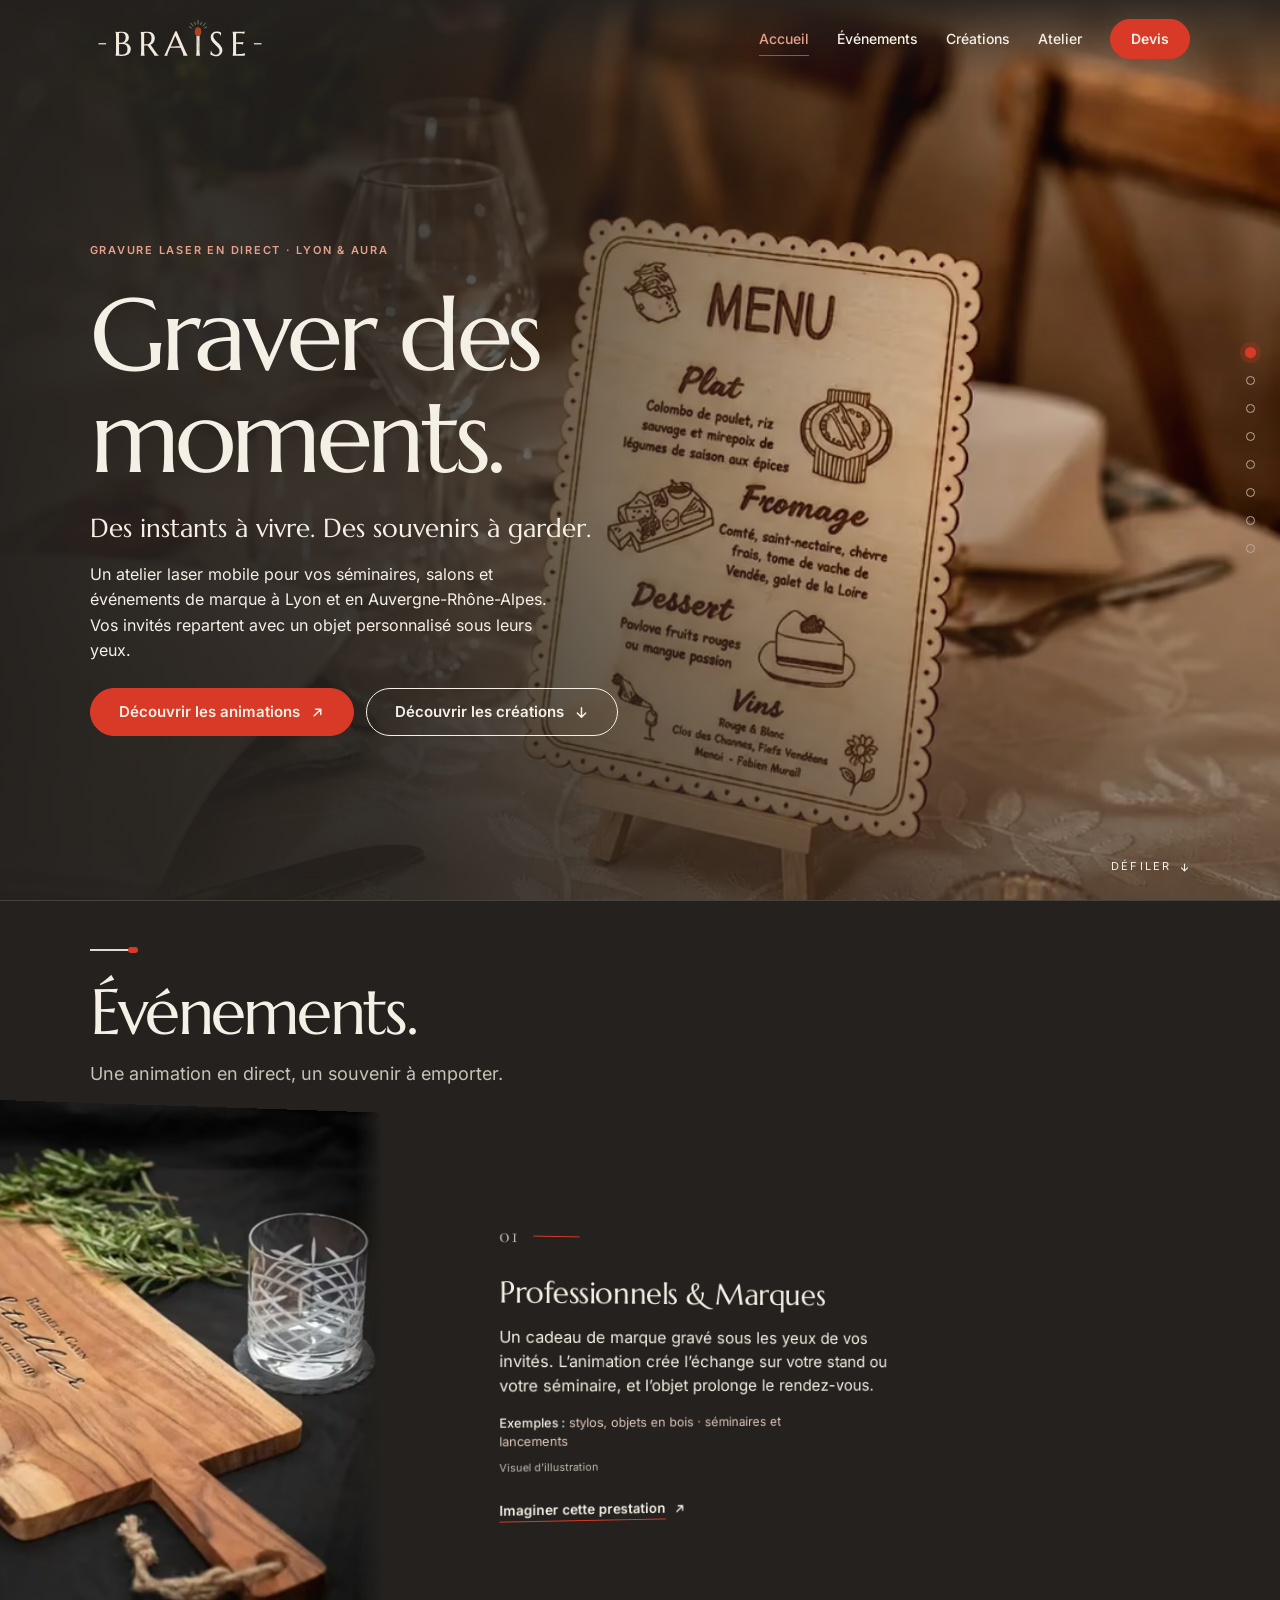
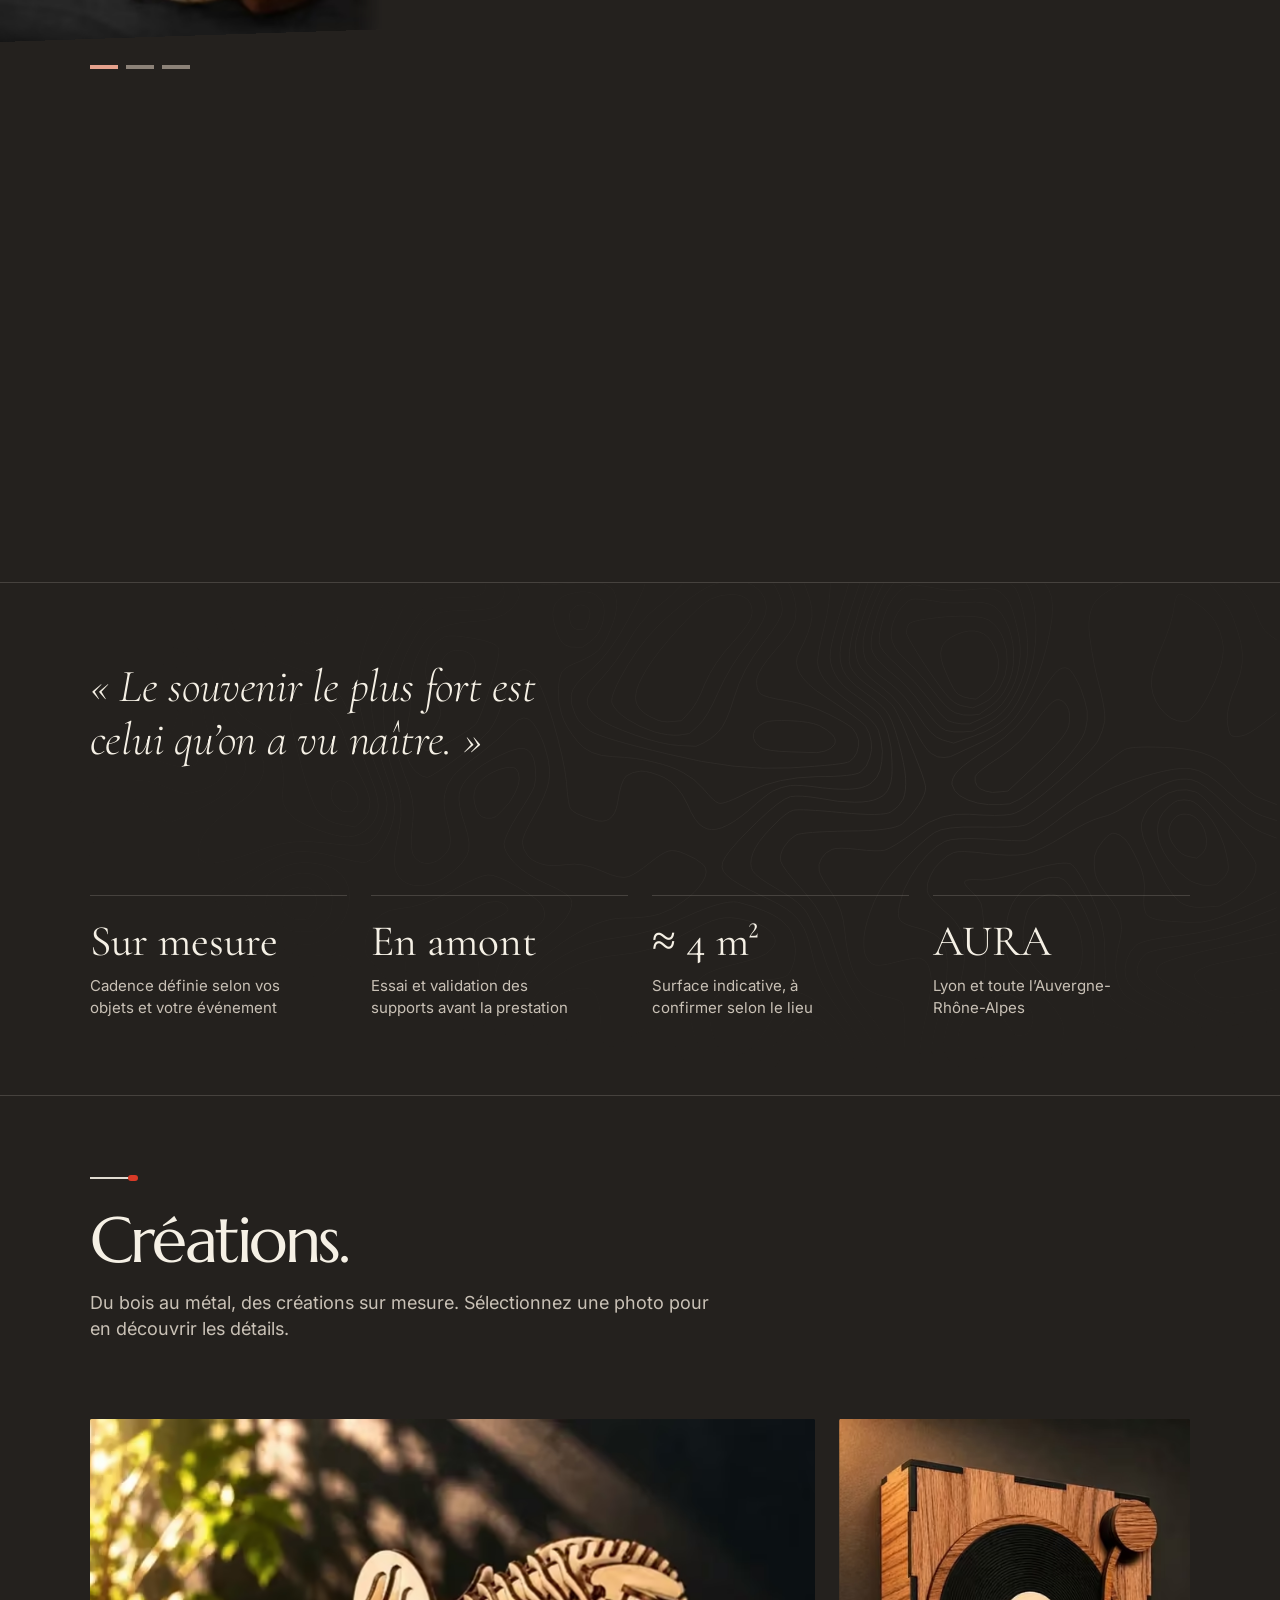
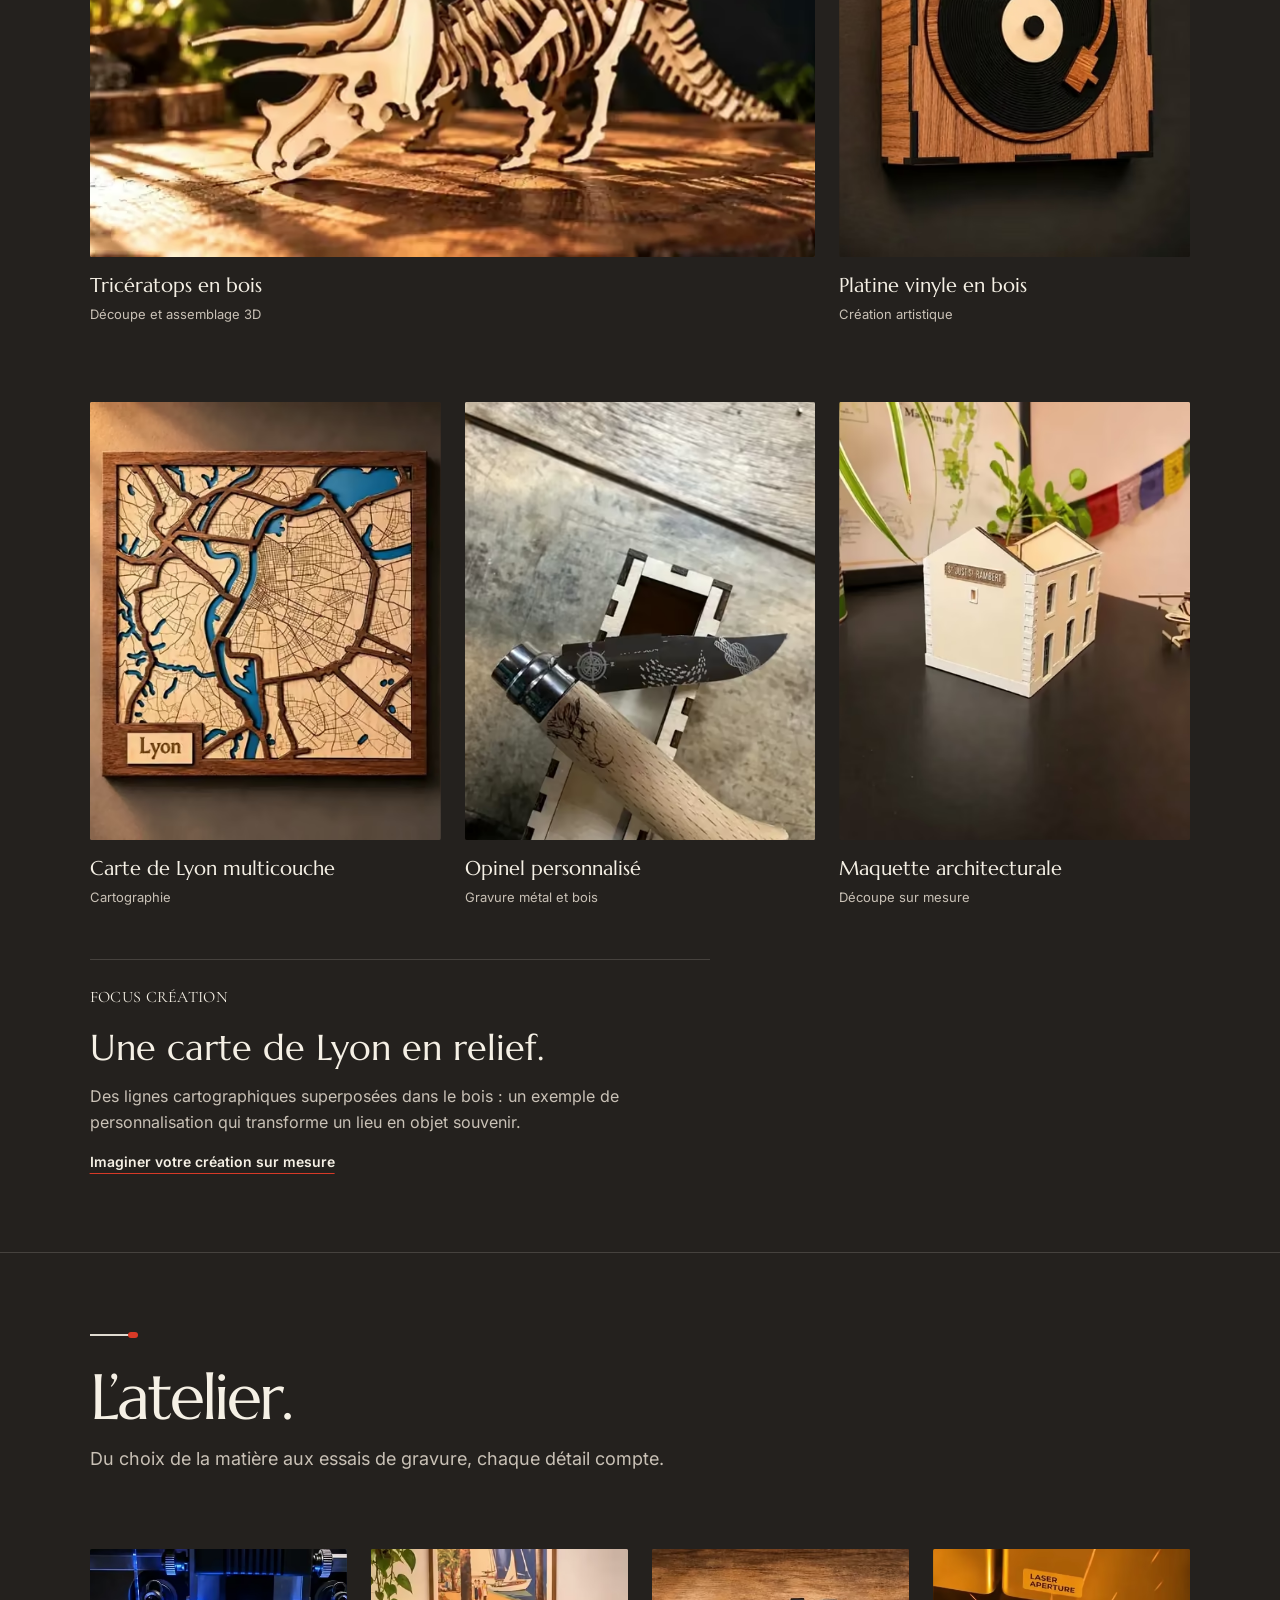
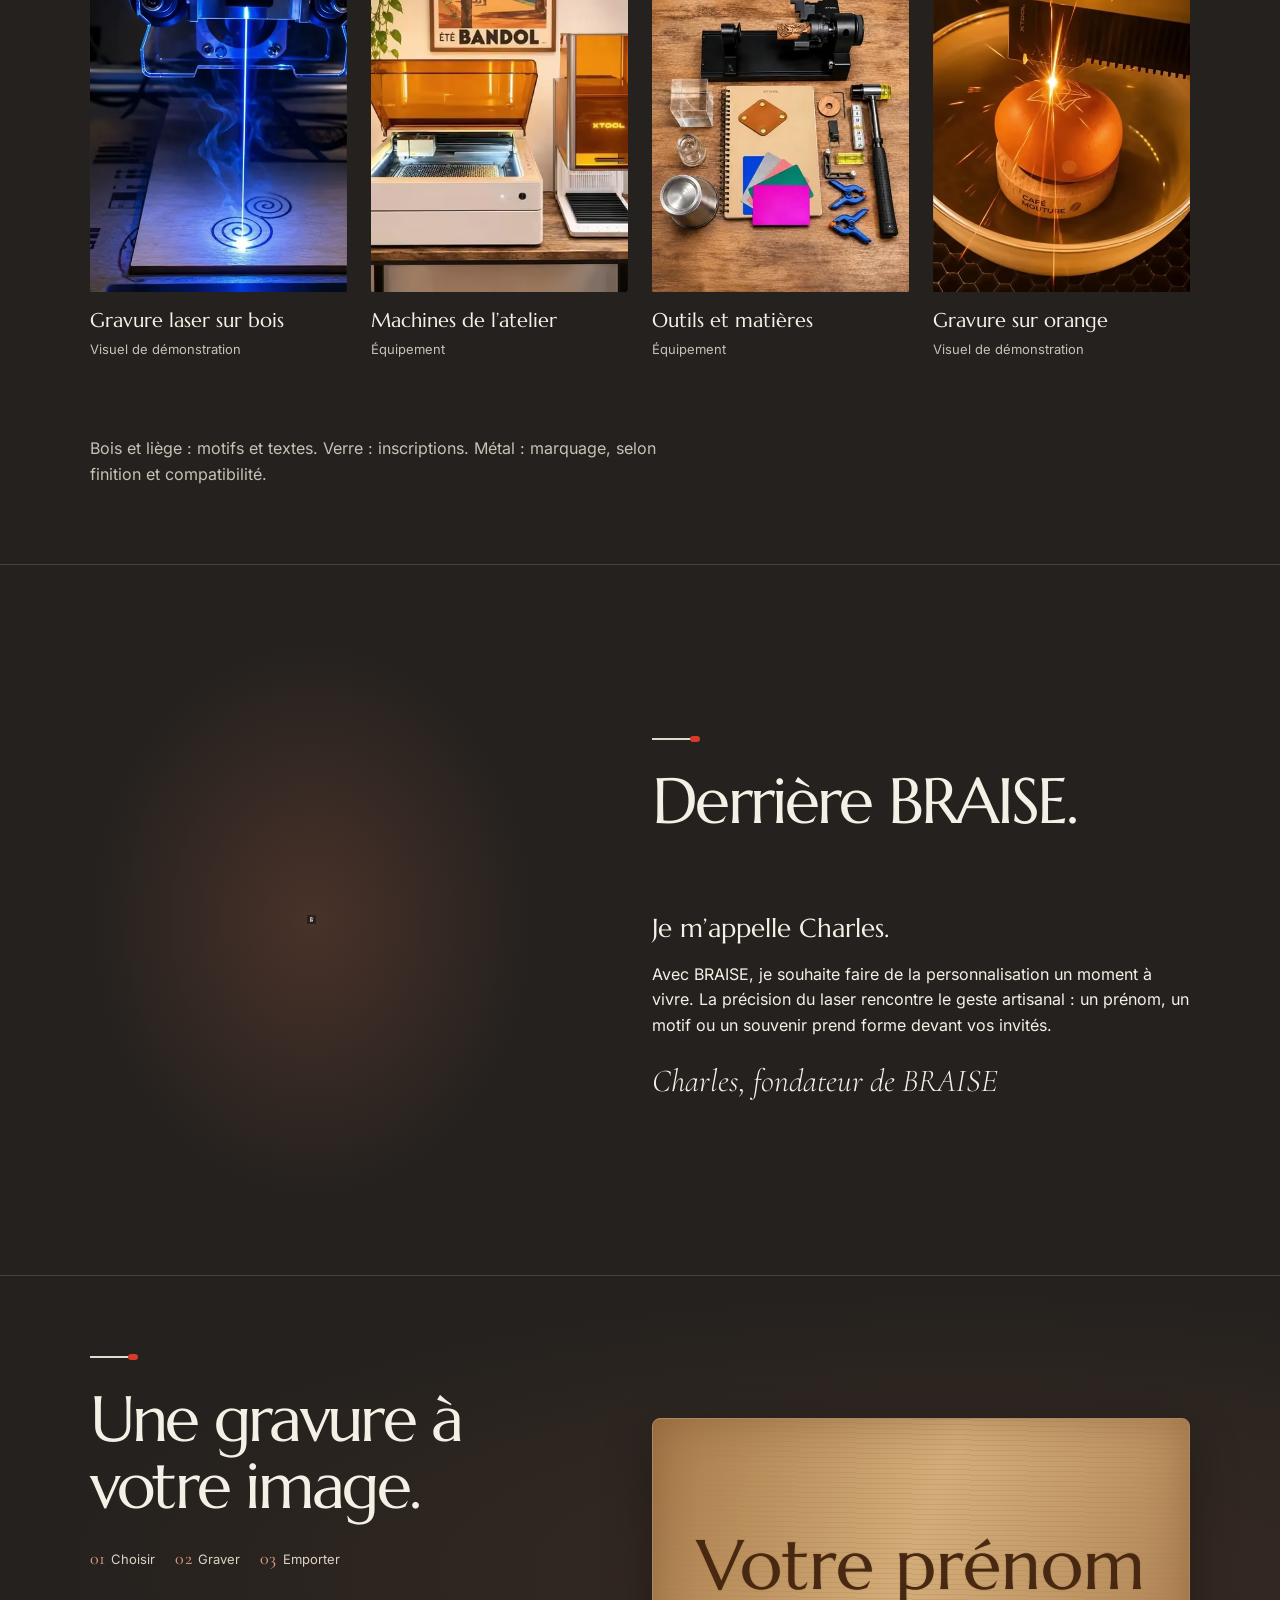
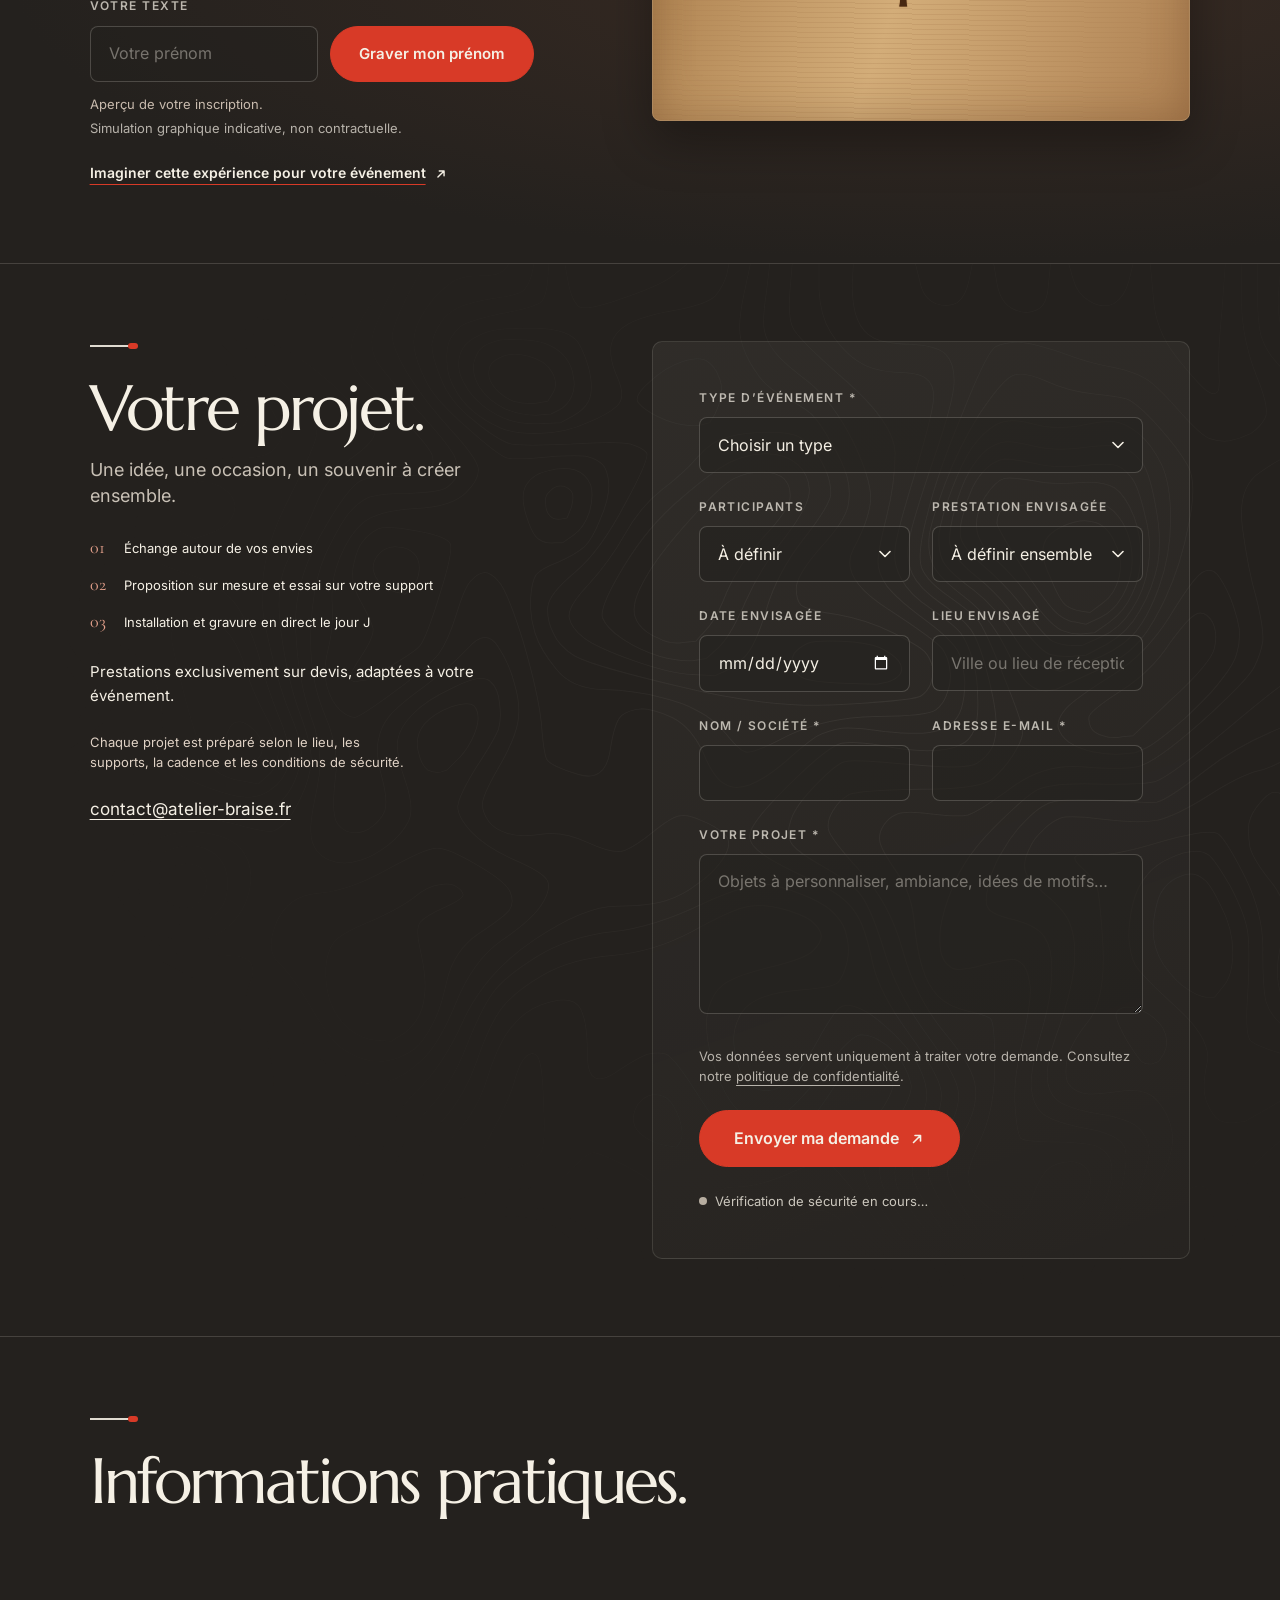
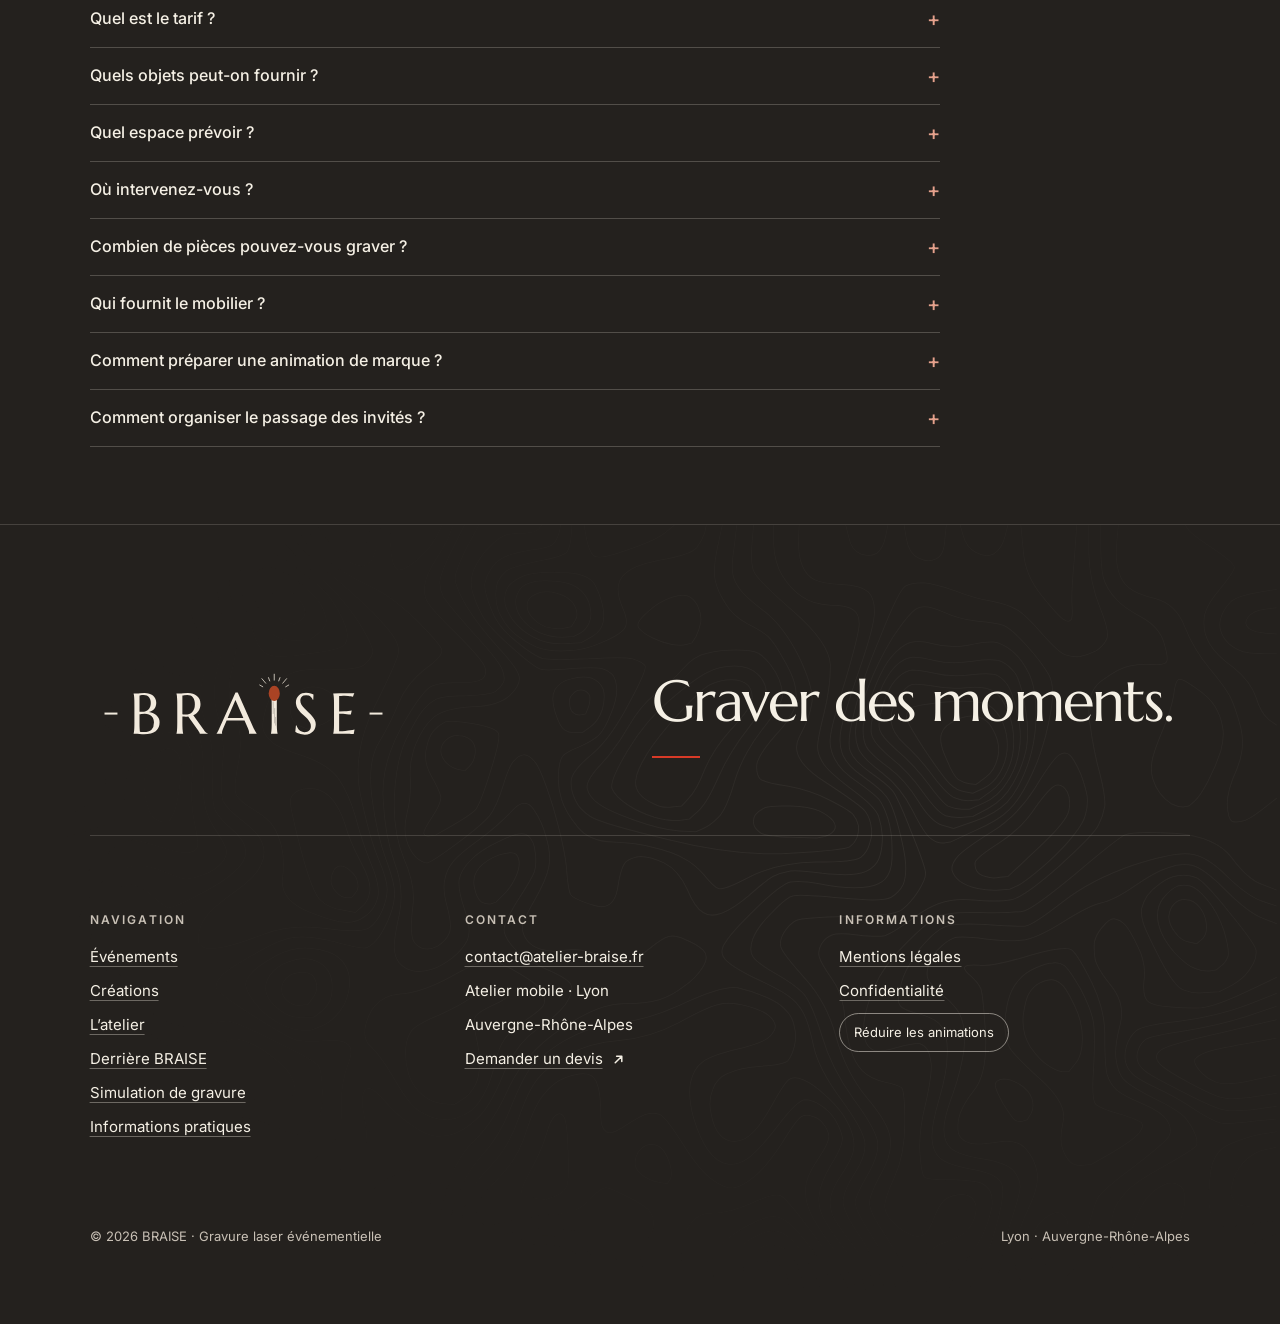
==== commit bc426d66: "BRAISE V1.77 - Mobile First Refonte responsive, optimisation des performances, portfolio immersif et" ====
--- a/index.html
+++ b/index.html
@@ -3,803 +3,429 @@
 <html lang="fr">
 <head>
 <meta charset="utf-8"/>
-<meta content="width=device-width, initial-scale=1, viewport-fit=cover" name="viewport"/>
-<title>BRAISE — Gravure en direct pour vos événements</title>
-<link href="https://fonts.googleapis.com" rel="preconnect"/>
-<link crossorigin="" href="https://fonts.gstatic.com" rel="preconnect"/>
-<link href="https://fonts.googleapis.com/css2?family=Archivo:wdth,wght@62..125,300..800&amp;display=swap" rel="stylesheet"/>
-<style>
-:root{
-  --bg:#ECEBE7; --bg-2:#E1DFD9; --ink:#2A1D15; --muted:#6F655D; --line:#CFCBC3;
-  --ply:#DCC29A; --ply-2:#C9A878; --burn:#6B4A33; --char:#3B2A20; --laser:#FF4A1C;
-  --card:#F5F4F1;
-  box-sizing:border-box;
-  padding-top:env(safe-area-inset-top,0px);
-  padding-bottom:env(safe-area-inset-bottom,0px);
-}
-@media (prefers-color-scheme:dark){
-  :root:not([data-theme="light"]){
-    --bg:#1E1915; --bg-2:#26201B; --ink:#EDE5DA; --muted:#A99C8F; --line:#3E352E;
-    --ply:#B9976B; --ply-2:#9E7C52; --burn:#4A3122; --char:#E3D4C0; --card:#2A231E;
-  }
-}
-:root[data-theme="dark"]{
-  --bg:#1E1915; --bg-2:#26201B; --ink:#EDE5DA; --muted:#A99C8F; --line:#3E352E;
-  --ply:#B9976B; --ply-2:#9E7C52; --burn:#4A3122; --char:#E3D4C0; --card:#2A231E;
-}
-*,*::before,*::after{box-sizing:inherit}
-html{scroll-padding-top:env(safe-area-inset-top,0px);scroll-behavior:smooth}
-body{margin:0;background:var(--bg);color:var(--ink);font-family:"Archivo",system-ui,-apple-system,"Segoe UI",Helvetica,Arial,sans-serif;font-variation-settings:"wdth" 100;font-size:17px;line-height:1.55;-webkit-font-smoothing:antialiased}
-img,svg{max-width:100%;display:block}
-a{color:inherit}
-button{font:inherit;color:inherit;cursor:pointer}
-:focus-visible{outline:2px solid var(--laser);outline-offset:3px}
-.wrap{max-width:1320px;margin:0 auto;padding:0 clamp(18px,4vw,48px)}
-.display{font-variation-settings:"wdth" 118;font-weight:700;letter-spacing:-.02em;line-height:1.02}
-.btn{display:inline-flex;align-items:center;gap:.6em;padding:.95em 1.6em;border:1.5px solid var(--ink);background:var(--ink);color:var(--bg);text-decoration:none;font-weight:600;font-size:15px;border-radius:999px;transition:background .2s,color .2s}
-.btn:hover{background:transparent;color:var(--ink)}
-.btn.ghost{background:transparent;color:var(--ink)}
-.btn.ghost:hover{background:var(--ink);color:var(--bg)}
-.sr{position:absolute;width:1px;height:1px;overflow:hidden;clip:rect(0 0 0 0)}
-
-/* Annonce */
-.announce{background:var(--char);color:var(--bg);font-size:14px;text-align:center;padding:9px 16px}
-.announce a{color:inherit;font-weight:600;margin-left:.4em}
-:root[data-theme="dark"] .announce{color:#1E1915}
-@media (prefers-color-scheme:dark){:root:not([data-theme="light"]) .announce{color:#1E1915}}
-
-/* En-tête */
-header.site{position:sticky;top:env(safe-area-inset-top,0px);z-index:50;background:var(--bg);border-bottom:1px solid var(--line)}
-.nav{display:grid;grid-template-columns:1fr auto 1fr;align-items:center;height:68px}
-.nav-l,.nav-r{display:flex;gap:28px;align-items:center}
-.nav-r{justify-content:flex-end}
-.nav a,.nav button.link{text-decoration:none;background:none;border:0;padding:6px 0;font-size:15px;font-weight:500}
-.nav a:hover,.nav button.link:hover{text-decoration:underline;text-underline-offset:5px}
-.logo{display:flex;align-items:center;gap:10px;text-decoration:none;font-weight:700;font-variation-settings:"wdth" 125;font-size:19px;letter-spacing:.01em}
-.logo svg{width:34px;height:34px}
-.logo .wm{display:inline-flex;align-items:baseline;font-size:21px}
-.logo .match{display:inline-block;position:relative;width:.13em;height:.6em;margin:0 .06em 0 .07em;background:currentColor;border-radius:.02em}
-.logo .match::before{content:"";position:absolute;left:50%;bottom:100%;width:.25em;height:.32em;transform:translate(-50%,.08em);border-radius:50% 50% 46% 46%;background:var(--laser);transition:box-shadow .3s}
-.logo:hover .match::before{box-shadow:0 0 .35em .08em rgba(255,74,28,.55)}
-.cart-count{display:inline-grid;place-items:center;min-width:22px;height:22px;padding:0 6px;border-radius:11px;background:var(--ink);color:var(--bg);font-size:12px;font-weight:700;margin-left:6px}
-.burger{display:none;background:none;border:0;padding:8px}
-.mega{position:absolute;left:0;right:0;top:100%;background:var(--bg);border-bottom:1px solid var(--line);display:none}
-.mega.open{display:block}
-.mega-in{display:grid;grid-template-columns:repeat(5,1fr);gap:32px;padding:34px 0 40px}
-.mega h4{margin:0 0 12px;font-size:15px}
-.mega ul{list-style:none;margin:0;padding:0}
-.mega li a{display:block;padding:5px 0;color:var(--muted);text-decoration:none;font-size:15px}
-.mega li a:hover{color:var(--ink)}
-.mega li:last-child a{color:var(--ink);font-weight:600;margin-top:6px}
-
-/* Bandeau promo */
-.promo{border-bottom:1px solid var(--line);background:var(--bg-2)}
-.promo a{display:flex;justify-content:center;gap:14px;flex-wrap:wrap;padding:12px 16px;text-decoration:none;font-size:15px}
-.promo strong{font-weight:700}
-.promo span:last-child{text-decoration:underline;text-underline-offset:4px;font-weight:600}
-
-/* Hero */
-.hero{display:grid;grid-template-columns:minmax(0,5fr) minmax(0,7fr);gap:clamp(24px,4vw,64px);align-items:center;padding-top:clamp(40px,7vw,96px);padding-bottom:clamp(40px,6vw,80px)}
-.hero-eyebrow{font-size:12px!important;letter-spacing:.16em;text-transform:uppercase;color:#B45337!important;max-width:none!important;margin:0 0 16px!important;font-weight:700}
-.hero-audience{font-size:12px!important;letter-spacing:.03em;line-height:1.7;max-width:44ch!important;margin:20px 0 0!important}
-.hero h1{font-size:clamp(46px,7.4vw,112px);margin:0 0 22px}
-.hero p{font-size:clamp(17px,1.5vw,20px);max-width:30ch;color:var(--muted);margin:0 0 32px}
-.machine{position:relative;border-radius:14px;overflow:hidden;background:var(--char);aspect-ratio:7/5}
-.machine svg{width:100%;height:100%}
-.machine-note{position:absolute;left:16px;bottom:14px;color:#E9DFD2;font-size:13px;opacity:.8}
-.replay{position:absolute;right:14px;bottom:10px;background:rgba(255,255,255,.12);color:#F2EAE0;border:0;border-radius:999px;padding:6px 14px;font-size:13px}
-.replay:hover{background:rgba(255,255,255,.22)}
-
-/* Tuiles */
-.tiles{display:grid;grid-template-columns:1fr 1fr;gap:clamp(12px,1.6vw,22px);padding-bottom:clamp(60px,8vw,110px)}
-.tile{position:relative;display:block;border-radius:14px;overflow:hidden;text-decoration:none;background:var(--ply)}
-.tile svg{width:100%;aspect-ratio:4/3;transition:transform .6s ease}
-.tile:hover svg{transform:scale(1.03)}
-.tile-cap{position:absolute;left:0;right:0;bottom:0;display:flex;justify-content:space-between;align-items:end;padding:22px 24px;color:#FFF8EE;background:linear-gradient(transparent,rgba(30,18,10,.55))}
-.tile-cap h3{margin:0;font-size:clamp(22px,2.4vw,32px);font-variation-settings:"wdth" 115;font-weight:700}
-.tile-cap span{font-size:14px;font-weight:600;border-bottom:1.5px solid currentColor;padding-bottom:2px}
-
-/* Produits */
-.sec-head{display:flex;justify-content:space-between;align-items:end;gap:20px;margin-bottom:28px}
-.sec-head h2{font-size:clamp(32px,4vw,54px);margin:0}
-.sec-head p{margin:6px 0 0;color:var(--muted)}
-.arrows{display:flex;gap:8px;align-items:center}
-.arrows button{width:46px;height:46px;border-radius:50%;border:1.5px solid var(--ink);background:transparent;font-size:18px}
-.arrows button:hover{background:var(--ink);color:var(--bg)}
-.drag-hint{font-size:13px;color:var(--muted);margin-right:8px}
-.rail{display:flex;gap:18px;overflow-x:auto;scroll-snap-type:x mandatory;padding:0 clamp(18px,4vw,48px) 20px;scrollbar-width:none;cursor:grab;user-select:none}
-.rail::-webkit-scrollbar{display:none}
-.rail.dragging{cursor:grabbing;scroll-snap-type:none}
-.rail-wrap{max-width:1320px;margin:0 auto}
-.prod{flex:0 0 clamp(230px,24vw,300px);scroll-snap-align:start}
-.prod-img{position:relative;border-radius:12px;overflow:hidden;background:var(--card);aspect-ratio:1}
-.prod-img svg{width:100%;height:100%;pointer-events:none}
-.badge{position:absolute;top:12px;left:12px;background:var(--ink);color:var(--bg);font-size:12px;font-weight:700;padding:4px 10px;border-radius:999px}
-.add{position:absolute;right:12px;bottom:12px;border:0;background:var(--bg);border-radius:999px;padding:8px 14px;font-size:13px;font-weight:600;box-shadow:0 1px 0 var(--line)}
-.add:hover{background:var(--ink);color:var(--bg)}
-.prod h3{font-size:16px;font-weight:600;margin:14px 0 2px}
-.prod .mat{font-size:14px;color:var(--muted);margin:0}
-.price{font-size:15px;margin-top:6px;font-weight:600}
-.price s{color:var(--muted);font-weight:400;margin-left:6px}
-
-/* Collection */
-.collection{margin:clamp(60px,8vw,110px) 0;display:grid;grid-template-columns:1fr 1fr;border-radius:18px;overflow:hidden;background:#241A13;color:#EFE4D6}
-.collection svg{width:100%;height:100%;min-height:360px}
-.col-text{padding:clamp(32px,5vw,72px);display:flex;flex-direction:column;justify-content:center}
-.col-text h2{font-size:clamp(34px,4.4vw,62px);margin:0 0 18px}
-.col-text p{max-width:38ch;color:#CDBEAC;margin:0 0 30px}
-.collection .btn{background:#EFE4D6;color:#241A13;border-color:#EFE4D6;align-self:flex-start}
-.collection .btn:hover{background:transparent;color:#EFE4D6}
-
-/* Manifeste */
-.manifesto{display:grid;grid-template-columns:minmax(0,1fr) minmax(0,1fr);gap:clamp(28px,5vw,80px);align-items:start;padding-top:clamp(40px,6vw,80px);padding-bottom:clamp(40px,6vw,80px)}
-.manifesto h2{font-size:clamp(36px,5vw,72px);margin:0}
-.manifesto .lead{font-size:clamp(20px,1.9vw,26px);line-height:1.4;margin:0 0 24px;max-width:32ch}
-.manifesto .body{color:var(--muted);max-width:52ch;margin:0}
-.bed{margin-top:36px;border-radius:14px;overflow:hidden;background:var(--char)}
-.bed svg{width:100%}
-.caption{font-size:13px;color:var(--muted);margin-top:10px}
-
-/* Équipe */
-.team{padding-top:clamp(40px,6vw,80px);padding-bottom:clamp(40px,6vw,80px)}
-.team-grid{display:grid;grid-template-columns:repeat(6,1fr);gap:clamp(10px,1.4vw,18px);margin-top:30px}
-.member{background:none;border:0;padding:0;text-align:left}
-.portrait{position:relative;border-radius:10px;overflow:hidden;background:var(--ply);aspect-ratio:4/5}
-.portrait svg{position:absolute;inset:0;width:100%;height:100%;transition:opacity .35s}
-.portrait .raster{opacity:0}
-.member:hover .raster,.member:focus-visible .raster,.member[aria-expanded="true"] .raster{opacity:1}
-.member:hover .line,.member:focus-visible .line,.member[aria-expanded="true"] .line{opacity:0}
-.member .nm{display:block;font-weight:600;margin-top:10px;font-size:15px}
-.member .rl{display:block;color:var(--muted);font-size:14px}
-.bio{display:none;margin-top:26px;border-top:1px solid var(--line);padding-top:26px;grid-template-columns:minmax(0,1fr) minmax(0,2fr);gap:40px}
-.bio.open{display:grid}
-.bio h3{font-size:clamp(28px,3vw,42px);margin:0}
-.bio p{margin:0 0 18px;max-width:60ch}
-.facts{display:flex;gap:28px;flex-wrap:wrap;font-size:15px}
-.facts div span{display:block;color:var(--muted);font-size:13px}
-
-/* Récit */
-.story{text-align:center;padding-top:clamp(60px,8vw,110px);padding-bottom:clamp(60px,8vw,110px);border-top:1px solid var(--line)}
-.story h2{font-size:clamp(36px,5vw,70px);margin:0 0 18px}
-.story p{max-width:46ch;margin:0 auto 30px;color:var(--muted);font-size:19px}
-
-/* CTA finale */
-.final{background:var(--ply);color:#2A1D15;border-radius:18px;padding:clamp(40px,6vw,84px);display:flex;justify-content:space-between;align-items:end;gap:30px;flex-wrap:wrap;margin-bottom:clamp(40px,6vw,72px);position:relative;overflow:hidden}
-.final h2{font-size:clamp(40px,6vw,92px);margin:0 0 12px}
-.final p{margin:0;max-width:34ch;font-size:18px}
-.final .btn{background:#2A1D15;color:#F4EBDD;border-color:#2A1D15}
-.final .btn:hover{background:transparent;color:#2A1D15}
-.up{position:fixed;right:18px;bottom:calc(18px + env(safe-area-inset-bottom,0px));z-index:40;width:54px;height:54px;border-radius:50%;border:1.5px solid var(--ink);background:var(--bg);font-size:12px;font-weight:700;line-height:1.05;opacity:0;pointer-events:none;transition:opacity .3s}
-.up.show{opacity:1;pointer-events:auto}
-
-/* Pied de page */
-footer{border-top:1px solid var(--line);padding:56px 0 30px;font-size:15px}
-.foot{display:grid;grid-template-columns:1fr 1fr 2fr;gap:40px}
-.foot ul{list-style:none;margin:0;padding:0}
-.foot li a{display:block;padding:4px 0;text-decoration:none;color:var(--muted)}
-.foot li a:hover{color:var(--ink)}
-.foot h4{margin:0 0 12px;font-size:15px}
-.nl p{color:var(--muted);margin:0 0 16px;max-width:46ch}
-.nl form{display:flex;gap:8px;max-width:460px}
-.nl input{flex:1;min-width:0;padding:.9em 1.1em;border-radius:999px;border:1.5px solid var(--line);background:var(--card);color:var(--ink);font:inherit;font-size:15px}
-.nl input:focus{border-color:var(--ink);outline:none}
-.nl .ok{color:var(--ink);font-weight:600;margin-top:10px;min-height:1.4em}
-.socials{display:flex;gap:18px;margin-top:22px}
-.socials a{font-size:14px;font-weight:600}
-.legal{display:flex;gap:20px;flex-wrap:wrap;justify-content:space-between;margin-top:48px;padding-top:20px;border-top:1px solid var(--line);color:var(--muted);font-size:13px}
-.legal div{display:flex;gap:18px;flex-wrap:wrap}
-.legal a{color:inherit;text-decoration:none}
-.legal a:hover{color:var(--ink)}
-
-/* Tiroir panier */
-.drawer{position:fixed;top:0;right:0;bottom:0;width:min(400px,92vw);background:var(--bg);z-index:80;border-left:1px solid var(--line);transform:translateX(100%);transition:transform .35s ease;display:flex;flex-direction:column;padding:calc(24px + env(safe-area-inset-top,0px)) 24px calc(24px + env(safe-area-inset-bottom,0px))}
-.drawer.open{transform:none}
-.drawer header{display:flex;justify-content:space-between;align-items:center;margin-bottom:20px}
-.drawer h3{margin:0;font-size:22px}
-.drawer .x{background:none;border:0;font-size:15px;text-decoration:underline}
-.lines{flex:1;overflow:auto}
-.line-item{display:grid;grid-template-columns:64px 1fr auto;gap:14px;align-items:center;padding:12px 0;border-bottom:1px solid var(--line);font-size:15px}
-.line-item .th{width:64px;height:64px;border-radius:8px;overflow:hidden;background:var(--card)}
-.empty{color:var(--muted)}
-.total{display:flex;justify-content:space-between;font-weight:700;padding:16px 0}
-.scrim{position:fixed;inset:0;background:rgba(20,12,6,.4);z-index:70;opacity:0;pointer-events:none;transition:opacity .3s}
-.scrim.show{opacity:1;pointer-events:auto}
-
-/* Popup offre */
-.offer{position:fixed;left:50%;top:50%;transform:translate(-50%,-50%);z-index:90;width:min(560px,92vw);background:var(--bg);border-radius:16px;overflow:hidden;display:none;grid-template-columns:1fr}
-.offer.open{display:grid}
-.offer-top{background:var(--ply);height:120px;position:relative}
-.offer-top svg{width:100%;height:100%}
-.offer-in{padding:28px 30px 30px}
-.offer h3{font-size:30px;margin:0 0 10px}
-.offer p{color:var(--muted);margin:0 0 20px}
-.offer .close{position:absolute;right:14px;top:12px;background:rgba(255,255,255,.7);color:#2A1D15;border:0;border-radius:999px;padding:6px 12px;font-size:13px;font-weight:600;z-index:2}
-
-/* Mobile */
-.mnav{display:none}
-@media (max-width:900px){
-  .nav-l a,.nav-l button.link,.nav-r .nl-link{display:none}
-  .burger{display:block}
-  .mnav.open{display:block;border-top:1px solid var(--line);padding:10px 0 20px}
-  .mnav a{display:block;padding:10px 0;text-decoration:none;font-size:18px;font-weight:600}
-  .hero{grid-template-columns:1fr}
-  .tiles,.collection,.manifesto,.bio.open{grid-template-columns:1fr}
-  .team-grid{grid-template-columns:repeat(3,1fr)}
-  .foot{grid-template-columns:1fr 1fr}
-  .nl{grid-column:1/-1}
-  .drag-hint{display:none}
-}
-@media (max-width:520px){
-  .team-grid{grid-template-columns:repeat(2,1fr)}
-  .nl form{flex-direction:column}
-  .sec-head{flex-direction:column;align-items:start}
-}
-@media (prefers-reduced-motion:reduce){
-  *{transition:none!important;scroll-behavior:auto!important}
-}
-
-/* Gnome magique */
-.gnome{position:fixed;left:calc(14px + env(safe-area-inset-left,0px));bottom:calc(10px + env(safe-area-inset-bottom,0px));z-index:60;width:112px;touch-action:none;transition:transform .5s cubic-bezier(.3,1.4,.5,1)}
-.gnome.peek{transform:translateY(74%)}
-.gnome.peek .gn-body{animation:none}
-.gn-jump{position:relative}
-.gn-body{display:block;border:0;background:none;padding:0;width:100%;position:relative;transform-origin:50% 100%;animation:gnBob 3.2s ease-in-out infinite;cursor:grab;-webkit-tap-highlight-color:transparent}
-.gnome.dragging .gn-body{cursor:grabbing;animation:gnWiggle .35s ease-in-out infinite}
-.gn-body img{width:100%;height:auto;display:block;pointer-events:none;user-select:none;-webkit-user-drag:none;filter:drop-shadow(0 6px 5px rgba(20,10,0,.22))}
-.gn-body:focus-visible{outline:2px solid var(--laser);outline-offset:4px;border-radius:12px}
-.gn-eyes{position:absolute;inset:0;width:100%;height:100%;pointer-events:none}
-.gn-shadow{position:absolute;left:18%;right:14%;bottom:-4px;height:10px;border-radius:50%;background:rgba(20,10,0,.18);filter:blur(2px);z-index:-1}
-@keyframes gnBob{0%,100%{transform:translateY(0) scale(1,1)}50%{transform:translateY(-3px) scale(.99,1.02)}}
-@keyframes gnWiggle{0%,100%{transform:rotate(-6deg)}50%{transform:rotate(6deg)}}
-.gn-bubble{position:absolute;left:4px;bottom:calc(100% + 12px);width:max-content;max-width:min(270px,78vw);background:var(--bg);color:var(--ink);border:1.5px solid var(--ink);border-radius:16px;padding:12px 14px;font-size:14px;line-height:1.4;box-shadow:0 8px 24px rgba(20,10,0,.14);opacity:0;transform:translateY(6px) scale(.96);transform-origin:20px 100%;pointer-events:none;transition:opacity .2s,transform .25s}
-.gn-bubble.show{opacity:1;transform:none;pointer-events:auto}
-.gn-bubble::after{content:"";position:absolute;left:34px;bottom:-8px;width:14px;height:14px;background:var(--bg);border-right:1.5px solid var(--ink);border-bottom:1.5px solid var(--ink);transform:rotate(45deg)}
-.gnome.below .gn-bubble{bottom:auto;top:calc(100% + 12px);transform-origin:20px 0}
-.gnome.below .gn-bubble::after{bottom:auto;top:-8px;border:0;border-left:1.5px solid var(--ink);border-top:1.5px solid var(--ink)}
-.gnome.right .gn-bubble{left:auto;right:4px}
-.gnome.right .gn-bubble::after{left:auto;right:34px}
-.gn-name{display:block;font-weight:700;font-size:12px;color:#E4006E;margin-bottom:2px}
-.gn-acts{display:flex;gap:8px;flex-wrap:wrap;margin-top:10px}
-.gn-acts button{border:1.5px solid var(--ink);background:var(--ink);color:var(--bg);border-radius:999px;padding:5px 12px;font-size:13px;font-weight:600}
-.gn-acts button.sec{background:transparent;color:var(--ink)}
-.spark{position:fixed;z-index:95;pointer-events:none;font-size:16px;line-height:1;will-change:transform,opacity}
-@media (max-width:600px){.gnome{width:84px}}
-@media (prefers-reduced-motion:reduce){.gn-body,.gnome.dragging .gn-body{animation:none}.gnome{transition:none}}
-</style>
-<meta content="BRAISE imagine des expériences de gravure en direct pour entreprises, agences événementielles, mariages et célébrations. Personnalisation sur place et souvenirs uniques." name="description"/><style>
-/* BRAISE Premium V2 — sections événementielles */
-:root{--premium:#24211E;--ivory:#F5F0E5;--ember:#D83A27}
-html{scroll-padding-top:100px}
-.premium-nav{display:flex;gap:clamp(10px,1.5vw,23px);align-items:center;justify-content:center;flex-wrap:wrap}
-.premium-nav a{font-size:13px;text-decoration:none;white-space:nowrap;font-weight:600}
-.premium-nav a:hover{text-decoration:underline;text-underline-offset:5px}
-.nav{grid-template-columns:auto 1fr auto;gap:24px}
-.nav-r .quote-nav{background:var(--ember);color:#fff;padding:10px 17px;border-radius:999px;font-weight:700}
-.nav-r .quote-nav:hover{background:#ad2e20;text-decoration:none}
-.premium-mobile{display:none}
-.premium-hero{position:relative;min-height:660px;display:flex;align-items:center;isolation:isolate;background:#24211E;color:var(--ivory);overflow:hidden}
-.premium-hero:before{content:'';position:absolute;inset:0;z-index:-2;background:linear-gradient(95deg,rgba(20,16,13,.95) 3%,rgba(20,16,13,.81) 46%,rgba(20,16,13,.38) 100%),url('https://images.unsplash.com/photo-1511795409834-ef04bbd61622?auto=format&fit=crop&w=2000&q=80') center/cover no-repeat;transform:scale(1.01)}
-.premium-hero .hero-inner{padding-top:105px;padding-bottom:105px;width:100%}
-.premium-kicker,.premium-kicker-light{font-size:12px;font-weight:750;letter-spacing:.17em;text-transform:uppercase;color:#F2A48C;margin:0 0 20px}
-.premium-hero h1{font-size:clamp(48px,7vw,100px);max-width:1050px;line-height:1.04;margin:0 0 25px;letter-spacing:-.055em}
-.premium-hero .intro{max-width:700px;font-size:clamp(18px,2vw,23px);color:#E7DDD2;margin:0 0 34px;line-height:1.55}
-.premium-actions{display:flex;flex-wrap:wrap;gap:14px}
-.premium-btn{display:inline-flex;align-items:center;justify-content:center;min-height:52px;padding:13px 23px;border-radius:999px;font-weight:700;text-decoration:none;border:1px solid rgba(255,255,255,.75);transition:transform .2s,background .2s;color:#fff}
-.premium-btn:hover{transform:translateY(-2px)}
-.premium-btn.primary{background:var(--ember);border-color:var(--ember);color:#fff}
-.premium-btn.secondary{background:transparent}
-.premium-btn.dark{background:var(--premium);border-color:var(--premium)}
-.premium-section{padding-top:clamp(70px,9vw,125px);padding-bottom:clamp(70px,9vw,125px)}
-.premium-section h2{font-size:clamp(36px,5vw,66px);line-height:1.08;letter-spacing:-.04em;margin:0 0 20px;max-width:900px}
-.premium-lead{font-size:18px;max-width:680px;color:var(--muted);margin:0 0 38px}
-.market-grid{display:grid;grid-template-columns:repeat(3,minmax(0,1fr));gap:18px}
-.market-card{position:relative;min-height:480px;border-radius:16px;overflow:hidden;background:#40332a;color:#fff;text-decoration:none;display:flex;align-items:flex-end;isolation:isolate}
-.market-card:before{content:'';position:absolute;inset:0;z-index:-2;background-image:linear-gradient(0deg,rgba(16,13,12,.92),rgba(16,13,12,.06) 75%),var(--market-image);background-position:center;background-size:cover;transition:transform .6s}
-.market-card:hover:before{transform:scale(1.05)}
-.market-card-content{padding:28px}
-.market-card h3{font-size:clamp(24px,2.5vw,34px);line-height:1.15;margin:0 0 12px}
-.market-card p{font-size:15px;line-height:1.5;color:#EDE3DA;margin:0 0 17px}
-.market-card span{font-size:14px;font-weight:700;border-bottom:1px solid #fff;padding-bottom:3px}
-.experience{background:var(--premium);color:var(--ivory)}
-.experience .premium-lead{color:#C7BBB0}
-.experience-grid{display:grid;gap:18px}
-.experience-step{display:grid;grid-template-columns:1fr 1fr;min-height:265px;overflow:hidden;border:1px solid #50443B;border-radius:16px;background:#2D2925}
-.experience-step:nth-child(even) .step-photo{order:2}
-.step-photo{background-position:center;background-size:cover;min-height:260px}
-.step-text{padding:clamp(25px,4vw,55px);display:flex;flex-direction:column;justify-content:center}
-.step-number{font-size:12px;color:#E79A83;letter-spacing:.14em;font-weight:800;margin-bottom:15px}
-.step-text h3{font-size:clamp(25px,3vw,39px);margin:0 0 14px;line-height:1.15}
-.step-text p{font-size:17px;color:#D4C8BB;margin:0;max-width:470px}
-.advantages{background:var(--ivory);color:var(--premium)}
-.advantages .premium-lead{color:#6B5E54}
-.adv-grid{display:grid;grid-template-columns:repeat(4,1fr);gap:16px}
-.adv-card{padding:28px 23px;border:1px solid #D8CEC3;border-radius:14px;background:#FFFCF7}
-.adv-symbol{font-size:28px;color:var(--ember);margin-bottom:20px;line-height:1}
-.adv-card h3{font-size:20px;line-height:1.2;margin:0 0 12px}
-.adv-card p{font-size:15px;line-height:1.6;color:#62554D;margin:0}
-.quote-section{background:#E7DED2;color:var(--premium)}
-.quote-grid{display:grid;grid-template-columns:minmax(0,.8fr) minmax(0,1.2fr);gap:clamp(30px,6vw,90px);align-items:start}
-.quote-section .premium-lead{color:#62554D}
-.quote-form{background:#fffaf4;padding:clamp(22px,3vw,40px);border:1px solid #D9CBBE;border-radius:16px;box-shadow:0 12px 50px #24211e10}
-.quote-form .form-grid{display:grid;grid-template-columns:1fr 1fr;gap:16px}
-.quote-form label{display:block;font-size:13px;font-weight:700;margin-bottom:7px}
-.quote-form input,.quote-form select,.quote-form textarea{width:100%;padding:13px;border:1px solid #BFB3A8;border-radius:7px;background:#fff;color:#24211E;font:inherit;font-size:15px}
-.quote-form .field{margin-bottom:17px}
-.quote-form textarea{min-height:100px;resize:vertical}
-.quote-form .note{font-size:12px;color:#655A51;margin:13px 0 0}
-.quote-form button{border:0;cursor:pointer;font:inherit}
-.quote-section .quote-info{padding-top:10px}
-.premium-note{font-size:12px;opacity:.75;margin-top:26px}
-@media(max-width:1050px){.premium-nav{gap:10px}.premium-nav a{font-size:12px}.nav{gap:12px}.nav-r .quote-nav{padding:9px 12px;font-size:12px}}
-@media(max-width:800px){.nav{grid-template-columns:1fr auto}.premium-nav{display:none}.premium-mobile{display:block}.premium-mobile summary{cursor:pointer;list-style:none;padding:9px 14px;border:1px solid var(--line);border-radius:999px;font-size:14px}.premium-mobile[open] .mobile-links{position:absolute;left:0;right:0;top:100%;display:grid;gap:0;padding:15px 20px;background:var(--bg);border-bottom:1px solid var(--line);box-shadow:0 15px 25px #0002}.premium-mobile .mobile-links a{padding:11px;text-decoration:none;font-size:16px}.market-grid{grid-template-columns:1fr}.market-card{min-height:360px}.adv-grid{grid-template-columns:repeat(2,1fr)}.quote-grid{grid-template-columns:1fr}.premium-hero{min-height:560px}.premium-hero .hero-inner{padding-top:80px;padding-bottom:80px}}
-@media(max-width:560px){.nav-r .quote-nav{font-size:12px;padding:9px 10px}.premium-hero h1{font-size:clamp(43px,11vw,65px)}.experience-step{grid-template-columns:1fr}.experience-step:nth-child(even) .step-photo{order:0}.step-photo{min-height:200px}.adv-grid{grid-template-columns:1fr}.quote-form .form-grid{grid-template-columns:1fr}.premium-btn{width:100%}}
-@media(prefers-reduced-motion:reduce){.market-card:before,.premium-btn{transition:none}}
-</style></head>
+<meta content="width=device-width,initial-scale=1" name="viewport"/>
+<title>Gravure laser événementielle à Lyon | BRAISE</title>
+<meta content="Animation de gravure laser haut de gamme à Lyon et en Auvergne-Rhône-Alpes : salons, séminaires, événements de marque et mariages. Atelier mobile sur devis." name="description"/>
+<meta content="noindex,follow" name="robots"/>
+<link href="https://atelier-braise.fr/" rel="canonical"/>
+<meta content="#24211E" name="theme-color"/>
+<meta content="Gravure laser événementielle à Lyon | BRAISE" property="og:title"/>
+<meta content="Un atelier laser mobile au cœur de votre événement : vos invités repartent avec un souvenir gravé sous leurs yeux." property="og:description"/>
+<meta content="https://atelier-braise.fr/" property="og:url"/>
+<meta content="website" property="og:type"/>
+<meta content="fr_FR" property="og:locale"/>
+<meta content="BRAISE" property="og:site_name"/>
+<meta content="https://atelier-braise.fr/assets/img/og-image.jpg" property="og:image"/>
+<meta content="1200" property="og:image:width"/>
+<meta content="630" property="og:image:height"/>
+<meta content="BRAISE — Graver des moments. Gravure laser en direct à Lyon." property="og:image:alt"/>
+<meta content="summary_large_image" name="twitter:card"/>
+<link href="assets/img/favicon.svg" rel="icon" type="image/svg+xml"/>
+<link href="assets/img/apple-touch-icon.png" rel="apple-touch-icon"/>
+<link href="site.webmanifest" rel="manifest"/>
+<link as="font" crossorigin="" href="assets/fonts/marcellus-latin-400-normal.woff2" rel="preload" type="font/woff2"/>
+<link as="font" crossorigin="" href="assets/fonts/inter-latin-400-normal.woff2" rel="preload" type="font/woff2"/>
+<link href="assets/css/braise.css" rel="stylesheet"/>
+<script type="application/ld+json">{"@context": "https://schema.org", "@graph": [{"@type": "Organization", "@id": "https://atelier-braise.fr/#organization", "name": "BRAISE", "url": "https://atelier-braise.fr", "email": "contact@atelier-braise.fr", "logo": "https://atelier-braise.fr/assets/img/icon-512.png", "areaServed": [{"@type": "City", "name": "Lyon"}, {"@type": "AdministrativeArea", "name": "Auvergne-Rhône-Alpes"}], "brand": {"@type": "Brand", "name": "BRAISE"}}, {"@type": "WebPage", "name": "Gravure laser événementielle à Lyon | BRAISE", "url": "https://atelier-braise.fr/", "description": "Animation de gravure laser haut de gamme à Lyon et en Auvergne-Rhône-Alpes : salons, séminaires, événements de marque et mariages. Atelier mobile sur devis.", "publisher": {"@id": "https://atelier-braise.fr/#organization"}, "isPartOf": {"@id": "https://atelier-braise.fr/#website"}, "inLanguage": "fr-FR", "mainEntity": {"@id": "https://atelier-braise.fr/#service"}}, {"@type": "WebSite", "@id": "https://atelier-braise.fr/#website", "url": "https://atelier-braise.fr/", "name": "BRAISE", "publisher": {"@id": "https://atelier-braise.fr/#organization"}, "inLanguage": "fr-FR"}, {"@type": "Service", "name": "Gravure laser événementielle en direct", "provider": {"@id": "https://atelier-braise.fr/#organization"}, "areaServed": [{"@type": "City", "name": "Lyon"}, {"@type": "AdministrativeArea", "name": "Auvergne-Rhône-Alpes"}], "url": "https://atelier-braise.fr/", "description": "Animation de gravure laser haut de gamme à Lyon et en Auvergne-Rhône-Alpes : salons, séminaires, événements de marque et mariages. Atelier mobile sur devis.", "@id": "https://atelier-braise.fr/#service", "serviceType": "Gravure laser événementielle en direct", "hasOfferCatalog": {"@type": "OfferCatalog", "name": "Prestations événementielles", "itemListElement": [{"@type": "Offer", "itemOffered": {"@type": "Service", "name": "Professionnels et marques", "description": "Personnalisez les cadeaux de vos collaborateurs et invités lors de salons, séminaires et activations de marque."}}, {"@type": "Offer", "itemOffered": {"@type": "Service", "name": "Mariages et célébrations", "description": "Gravez les prénoms de vos invités sur des verres, marque-places et souvenirs de mariage."}}, {"@type": "Offer", "itemOffered": {"@type": "Service", "name": "Sport et culture", "description": "Personnalisez trophées et souvenirs lors de tournois, festivals et concerts."}}]}}]}</script>
+<script>(function(d,w){d.classList.add('js');try{if(!(matchMedia('(prefers-reduced-motion: reduce)').matches||localStorage.getItem('braise-motion')==='off'))d.classList.add('motion')}catch(e){d.classList.add('motion')}var q=w.__tsq=[];['Verified','Expired','Error'].forEach(function(k){w['braiseTurnstile'+k]=function(){q.push(k)}})})(document.documentElement,window)</script>
+</head>
 <body>
-
-<header class="site"><div class="wrap nav"><a aria-label="BRAISE — Accueil" class="logo" href="#accueil"><span class="wm">Bra<span class="match"></span>se</span></a><nav aria-label="Navigation principale" class="premium-nav"><a href="#accueil">Accueil</a><a href="#evenements">Événements</a><a href="#produits">Nos créations</a><a href="#atelier">L’atelier</a><a href="#contact">Contact</a></nav><div class="nav-r"><a class="quote-nav" href="#contact">Demander un devis</a><details class="premium-mobile"><summary>Menu</summary><div class="mobile-links"><a href="#accueil">Accueil</a><a href="#evenements">Événements</a><a href="#produits">Nos créations</a><a href="#atelier">L’atelier</a><a href="#contact">Contact</a><a href="#produits">Boutique</a></div></details></div></div>
-
-
-
-<div hidden=""><button aria-expanded="false" id="shopBtn"></button><button aria-expanded="false" id="burger"></button><div id="mnav"></div><div id="mega"></div><button id="cartBtn"></button><span id="cartCount">0</span></div></header>
-
-<main id="main">
-<section aria-labelledby="premium-title" class="premium-hero" id="accueil"><div class="wrap hero-inner"><p class="premium-kicker">BRAISE · GRAVURE EN DIRECT &amp; ÉVÉNEMENTS</p><h1 class="display" id="premium-title">Des instants à vivre.<br/>Des souvenirs à garder.</h1><p class="intro">Un atelier de gravure s'invite à vos événements pour créer, sous les yeux de vos invités, des souvenirs aussi uniques que les instants partagés.</p><div class="premium-actions"><a class="premium-btn primary" href="#contact">Imaginer mon événement ↗</a><a class="premium-btn secondary" href="#experience">Découvrir l'expérience ↓</a></div><p class="premium-note">Entreprises &amp; marques · Agences événementielles · Mariages &amp; célébrations</p></div></section><section class="wrap premium-section" id="evenements"><p class="premium-kicker-light">VOS OCCASIONS, NOTRE SAVOIR-FAIRE</p><h2 class="display">Chaque événement mérite son étincelle.</h2><p class="premium-lead">Une expérience de personnalisation en direct, imaginée pour marquer les esprits et laisser une trace tangible.</p><div class="market-grid"><a class="market-card" href="#contact" style="--market-image:url('https://images.unsplash.com/photo-1511578314322-379afb476865?auto=format&amp;fit=crop&amp;w=900&amp;q=80')"><div class="market-card-content"><h3>Entreprises &amp; marques</h3><p>Séminaires, salons, lancements de produits et cadeaux personnalisés en direct.</p><span>Imaginer votre événement ↗</span></div></a><a class="market-card" href="#contact" style="--market-image:url('https://images.unsplash.com/photo-1492684223066-81342ee5ff30?auto=format&amp;fit=crop&amp;w=900&amp;q=80')"><div class="market-card-content"><h3>Agences événementielles &amp; luxe</h3><p>Activations de marque, expériences VIP et animations sur mesure.</p><span>Imaginer votre événement ↗</span></div></a><a class="market-card" href="#contact" style="--market-image:url('https://images.unsplash.com/photo-1519741497674-611481863552?auto=format&amp;fit=crop&amp;w=900&amp;q=80')"><div class="market-card-content"><h3>Mariages &amp; célébrations</h3><p>Des souvenirs gravés pour vos invités, au cœur de vos plus beaux moments.</p><span>Imaginer votre événement ↗</span></div></a></div></section><section class="experience" id="experience"><div class="wrap premium-section"><p class="premium-kicker">L’EXPÉRIENCE BRAISE</p><h2 class="display">La magie prend forme sous vos yeux.</h2><p class="premium-lead">De l'installation à la remise du souvenir, chaque étape participe à l'expérience de vos invités.</p><div class="experience-grid"><article class="experience-step"><div aria-label="Ambiance d'un atelier événementiel" class="step-photo" role="img" style="background-image:url('https://images.unsplash.com/photo-1497366754035-f200968a6e72?auto=format&amp;fit=crop&amp;w=1000&amp;q=80')"></div><div class="step-text"><span class="step-number">01 / L’INSTALLATION</span><h3>L'atelier s'installe</h3><p>Un espace de personnalisation soigné prend place au cœur de votre événement, dans un dispositif adapté et sécurisé.</p></div></article><article class="experience-step"><div aria-label="Choix d'une personnalisation" class="step-photo" role="img" style="background-image:url('https://images.unsplash.com/photo-1455390582262-044cdead277a?auto=format&amp;fit=crop&amp;w=1000&amp;q=80')"></div><div class="step-text"><span class="step-number">02 / LE CHOIX</span><h3>Chaque invité imagine</h3><p>Un prénom, une date, un mot : chacun choisit la personnalisation qui lui ressemble.</p></div></article><article class="experience-step"><div aria-label="Travail artisanal de précision" class="step-photo" role="img" style="background-image:url('https://images.unsplash.com/photo-1504917595217-d4dc5ebe6122?auto=format&amp;fit=crop&amp;w=1000&amp;q=80')"></div><div class="step-text"><span class="step-number">03 / LA CRÉATION</span><h3>La gravure prend vie</h3><p>La précision de la gravure laser devient un moment captivant, visible dans les conditions de sécurité appropriées.</p></div></article><article class="experience-step"><div aria-label="Cadeau personnalisé remis à un invité" class="step-photo" role="img" style="background-image:url('https://images.unsplash.com/photo-1549465220-1a8b9238cd48?auto=format&amp;fit=crop&amp;w=1000&amp;q=80')"></div><div class="step-text"><span class="step-number">04 / LE SOUVENIR</span><h3>Le souvenir reste</h3><p>Chaque invité repart avec une création personnelle, liée à l'instant qu'il vient de vivre.</p></div></article></div></div></section><section class="advantages" id="pourquoi-braise"><div class="wrap premium-section"><p class="premium-kicker-light">CE QUI NOUS ANIME</p><h2 class="display">Bien plus qu'une gravure.<br/>Une expérience à part entière.</h2><p class="premium-lead">Une animation à regarder, une création à choisir et un souvenir à conserver.</p><div class="adv-grid"><article class="adv-card"><div aria-hidden="true" class="adv-symbol">✧</div><h3>Le spectacle du direct</h3><p>Vos invités découvrent la création de leur souvenir sous leurs yeux.</p></article><article class="adv-card"><div aria-hidden="true" class="adv-symbol">◇</div><h3>Une création unique</h3><p>Prénoms, messages et motifs : chaque pièce raconte une histoire personnelle.</p></article><article class="adv-card"><div aria-hidden="true" class="adv-symbol">✦</div><h3>Un atelier soigné</h3><p>Une installation esthétique pensée pour s'intégrer à votre événement.</p></article><article class="adv-card"><div aria-hidden="true" class="adv-symbol">⌁</div><h3>Un souvenir durable</h3><p>L'expérience se prolonge avec un objet personnalisé à conserver.</p></article></div></div></section>
-<section class="wrap tiles">
-<a class="tile" href="#produits"><svg aria-hidden="true" id="tileA" viewbox="0 0 400 300"></svg><div class="tile-cap"><h3>Dessous de verre</h3><span>Acheter</span></div></a>
-<a class="tile" href="#atelier" style="background:#2E231C"><svg aria-hidden="true" id="tileB" viewbox="0 0 400 300"></svg><div class="tile-cap"><h3>Gravure sur mesure</h3><span>En savoir plus</span></div></a>
-</section>
-<section aria-labelledby="prodTitle" id="produits">
-<div class="wrap sec-head">
-<div><h2 class="display" id="prodTitle">Les pièces du moment</h2><p>Ce qui sort le plus souvent de la machine cette saison.</p></div>
-<div class="arrows"><span class="drag-hint">Faites glisser</span><button aria-label="Produits précédents" id="prev">←</button><button aria-label="Produits suivants" id="next">→</button></div>
-</div>
-<div class="rail-wrap"><div class="rail" id="rail"></div></div>
-</section>
-<section class="wrap" id="collection">
-<div class="collection">
-<svg aria-hidden="true" id="charbon" preserveaspectratio="xMidYMid slice" viewbox="0 0 500 420"></svg>
-<div class="col-text">
-<h2 class="display">La collection Charbon</h2>
-<p>Du chêne passé à la flamme, brossé puis gravé en profondeur : le laser révèle le bois clair sous la surface noire. Neuf pièces pour la table et le bureau.</p>
-<a class="btn" href="#produits">Voir la collection</a>
-</div>
-</div>
-</section>
-<section class="wrap manifesto" id="atelier">
-<h2 class="display">Faire moins, graver mieux.</h2>
-<div>
-<p class="lead">Un objet gravé porte une trace : un nom, une date, une carte, un dessin. Nous pensons qu'il doit être assez beau pour qu'on le garde longtemps.</p>
-<p class="body">Depuis 2016, nous dessinons chaque pièce avant de la découper, testons chaque essence de bois sur la machine et réglons puissance et vitesse à la main. Nous restons une petite équipe, ce qui nous permet d'accepter les demandes que d'autres refusent : une seule pièce, un fichier bricolé, une idée griffonnée sur un coin de nappe.</p>
-<div class="bed"><svg aria-hidden="true" id="bedSvg" viewbox="0 0 640 300"></svg></div>
-<p class="caption">Le plateau nid d'abeille de notre machine, après une série de 24 dessous de verre.</p>
-</div>
-</section>
-<section aria-labelledby="teamTitle" class="wrap team" id="equipe">
-<div class="sec-head"><div><h2 class="display" id="teamTitle">Les mains derrière la machine</h2><p>Survolez un portrait pour le passer en mode gravure, cliquez pour faire connaissance.</p></div></div>
-<div class="team-grid" id="teamGrid"></div>
-<div aria-live="polite" class="bio" id="bio"></div>
-</section>
-<section class="wrap story">
-<h2 class="display">Des objets qui ont une histoire</h2>
-<p>Six personnes, une machine CO₂ de 100 watts et beaucoup de poussière de bouleau. Voici comment tout a commencé.</p>
-<a class="btn ghost" href="#atelier">Lire notre histoire</a>
-</section>
-<section class="wrap">
-<div class="wrap" style="padding-top:60px"><div class="final"><div><h2 class="display">Votre événement mérite son étincelle.</h2><p>Imaginons ensemble une expérience de gravure qui laissera une trace.</p></div><a class="btn" href="#contact">Imaginer mon événement ↗</a></div></div>
-</section>
-</main>
-<button aria-label="Remonter en haut de la page" class="up" id="up">Haut<br/>↑</button>
-<section class="quote-section" id="contact"><div class="wrap premium-section quote-grid"><div class="quote-info"><p class="premium-kicker-light">PARLONS DE VOTRE PROJET</p><h2 class="display">Imaginons ensemble un moment unique.</h2><p class="premium-lead">Quelques informations suffisent pour préparer une première proposition adaptée à votre événement.</p><p>Vous ne connaissez pas encore les objets à graver ? Aucun problème : nous pouvons les imaginer ensemble.</p></div><form class="quote-form" id="braiseEventForm"><div class="field"><label for="bEvent">Type d'événement *</label><select id="bEvent" name="event" required=""><option value="">Choisir un type</option><option>Entreprise / marque</option><option>Agence événementielle / luxe</option><option>Mariage / célébration</option><option>Autre événement</option></select></div><div class="form-grid"><div class="field"><label for="bDate">Date envisagée</label><input id="bDate" name="date" type="date"/></div><div class="field"><label for="bGuests">Nombre d'invités</label><input id="bGuests" min="1" name="guests" placeholder="Ex. 100" type="number"/></div></div><div class="field"><label for="bPlace">Lieu de l'événement</label><input id="bPlace" name="place" placeholder="Ville, établissement..."/></div><div class="field"><label for="bObjects">Objets à personnaliser</label><input id="bObjects" name="objects" placeholder="Verres, bois, stylos, à définir..."/></div><div class="form-grid"><div class="field"><label for="bName">Nom / société *</label><input autocomplete="name" id="bName" name="name" required=""/></div><div class="field"><label for="bEmail">Adresse e-mail *</label><input autocomplete="email" id="bEmail" name="email" required="" type="email"/></div></div><div class="field"><label for="bMessage">Votre projet</label><textarea id="bMessage" name="message" placeholder="Vos envies, vos contraintes, vos idées..."></textarea></div><div class="field"><label><input id="bConsent" required="" style="width:auto;margin-right:8px" type="checkbox"/>J'accepte que les informations saisies soient utilisées pour répondre à ma demande. *</label></div><button class="premium-btn primary" type="submit">Préparer ma demande ↗</button><p aria-live="polite" class="note" id="braiseFormStatus" role="status">Votre demande sera transmise directement à BRAISE après validation du formulaire.</p><p class="note">* Champs obligatoires. Avant publication, ajouter la politique de confidentialité et connecter un service d'envoi sécurisé.</p></form></div></section><footer>
-<div class="wrap">
-<div class="foot">
-<div><h4>Boutique</h4><ul><li><a href="#produits">Toutes les pièces</a></li><li><a href="#collection">Collection Charbon</a></li><li><a href="#">Sur mesure</a></li><li><a href="#">Cartes cadeaux</a></li></ul></div>
-<div><h4>Aide</h4><ul><li><a href="#atelier">L'atelier</a></li><li><a href="#">Journal</a></li><li><a href="#">Suivre ma commande</a></li><li><a href="#">Livraison &amp; retours</a></li><li><a href="#">Offre professionnels</a></li></ul></div>
-<div class="nl">
-<h4>Newsletter</h4>
-<p>Nouvelles pièces, essais de matières et coulisses de l'atelier, une fois par mois.</p>
-<form id="nlForm"><label class="sr" for="nlEmail">Adresse e-mail</label><input id="nlEmail" placeholder="votre@email.fr" required="" type="email"/><button class="btn" type="submit">S'inscrire</button></form>
-<div class="ok" id="nlOk"></div>
-<div class="socials"><a href="#">Instagram</a><a href="#">Pinterest</a><a href="#">LinkedIn</a></div>
-</div>
-</div>
-<div class="legal"><span>© 2026 Braise</span><div><a href="#">Cookies</a><a href="#">Conditions générales</a><a href="#">Accessibilité</a><a href="#">Confidentialité</a></div></div>
+<svg aria-hidden="true" focusable="false" height="0" style="position:absolute" width="0">
+<symbol id="i-ne" viewbox="0 0 16 16"><path d="M4.5 11.5l7-7M6 4.5h5.5V10"></path></symbol>
+<symbol id="i-down" viewbox="0 0 16 16"><path d="M8 3v10M3.5 8.5L8 13l4.5-4.5"></path></symbol>
+<symbol id="i-right" viewbox="0 0 16 16"><path d="M3 8h10M8.5 3.5L13 8l-4.5 4.5"></path></symbol>
+<symbol id="i-left" viewbox="0 0 16 16"><path d="M13 8H3M7.5 3.5L3 8l4.5 4.5"></path></symbol>
+<symbol id="i-close" viewbox="0 0 16 16"><path d="M4 4l8 8M12 4l-8 8"></path></symbol>
+<symbol id="i-check" viewbox="0 0 16 16"><path d="M3 8.5l3.2 3.2L13 5"></path></symbol>
+<symbol id="i-instagram" viewbox="0 0 16 16"><rect height="11" rx="3.2" width="11" x="2.5" y="2.5"></rect><circle cx="8" cy="8" r="2.6"></circle><circle cx="11.4" cy="4.6" fill="currentColor" r=".5" stroke="none"></circle></symbol>
+</svg>
+<a class="skip" href="#main">Aller au contenu</a>
+<div aria-hidden="true" class="progress"></div>
+<header class="site-header">
+<div class="wrap">
+<a aria-label="BRAISE — retour à l’accueil" class="brand" href="#accueil">
+<img alt="BRAISE" height="260" src="assets/img/logo.svg" width="760"/>
+<img alt="" aria-hidden="true" class="brand-lit" height="260" src="assets/img/logo-lit.svg" width="760"/>
+<svg aria-hidden="true" class="flame" focusable="false" viewbox="0 0 760 260"><defs><lineargradient id="flame-hot" x1="0" x2="0" y1="1" y2="0"><stop stop-color="#AA4324"></stop><stop offset=".55" stop-color="#D83A27"></stop><stop offset="1" stop-color="#F2EADD"></stop></lineargradient></defs><g class="flame-fire"><path d="M456 110 C430 103 433 83 445 66 C453 54 460 38 455 20 C481 42 487 68 478 85 C477 101 467 110 456 110Z" fill="url(#flame-hot)"></path><path d="M456 103 C445 98 447 87 454 76 C459 68 462 62 461 55 C475 77 471 97 456 103Z" fill="#F2EADD" opacity=".92"></path></g></svg>
+</a>
+<button aria-controls="site-nav" aria-expanded="false" class="menu-toggle" type="button"><span class="menu-label">Menu</span></button>
+<nav aria-label="Navigation principale" class="nav" id="site-nav">
+<a href="#accueil">Accueil</a>
+<a href="#evenements">Événements</a>
+<a href="#creations">Créations</a>
+<a href="#atelier">Atelier</a>
+<a class="button button--small magnetic" href="#contact"><span>Devis</span></a>
+</nav>
+</div>
+</header>
+<main id="main" tabindex="-1">
+<!-- Accueil -->
+<section aria-labelledby="accueil-title" class="hero" id="accueil">
+<div class="hero-media media" style="--lqip:url([data-uri]);--c:#a27752"><picture><source sizes="100vw" srcset="assets/img/hero-menu-480.avif 480w, assets/img/hero-menu-800.avif 800w, assets/img/hero-menu-1071.avif 1071w" type="image/avif"/><source sizes="100vw" srcset="assets/img/hero-menu-480.webp 480w, assets/img/hero-menu-800.webp 800w, assets/img/hero-menu-1071.webp 1071w" type="image/webp"/><img alt="Menu en bois gravé sur une table de réception" decoding="async" fetchpriority="high" height="1468" loading="eager" src="assets/img/hero-menu-1071.webp" width="1071"/></picture></div>
+<div class="wrap">
+<span class="kicker">GRAVURE LASER EN DIRECT · LYON &amp; AURA</span>
+<h1 id="accueil-title">Graver des moments.</h1>
+<p class="lead">Des instants à vivre. Des souvenirs à garder.</p>
+<p class="intro">Un atelier laser mobile pour vos séminaires, salons et événements de marque à Lyon et en Auvergne-Rhône-Alpes. Vos invités repartent avec un objet personnalisé sous leurs yeux.</p><p class="intro mobile-intro">Un atelier laser mobile pour vos événements à Lyon et en Auvergne-Rhône-Alpes.</p>
+<div class="hero-actions">
+<a class="button magnetic" href="#evenements"><span>Découvrir les animations</span><span aria-hidden="true" class="button-ico"><svg aria-hidden="true" class="ico"><use href="#i-ne"></use></svg><svg aria-hidden="true" class="ico"><use href="#i-ne"></use></svg></span></a>
+<a class="button button--ghost magnetic" href="#creations"><span>Découvrir les créations</span><span aria-hidden="true" class="button-ico button-ico--down"><svg aria-hidden="true" class="ico"><use href="#i-down"></use></svg><svg aria-hidden="true" class="ico"><use href="#i-down"></use></svg></span></a>
+</div>
+</div>
+<span aria-hidden="true" class="scroll-cue">DÉFILER <svg aria-hidden="true" class="ico"><use href="#i-down"></use></svg></span>
+</section>
+<!-- Événements -->
+<section aria-labelledby="evenements-title" class="section events" id="evenements">
+<div class="events-sticky wrap">
+<div class="section-head">
+<span aria-hidden="true" class="section-mark reveal"></span>
+<h2 class="h2 reveal" id="evenements-title">Événements.</h2>
+<p class="sub reveal" style="--d:.08s">Une animation en direct, un souvenir à emporter.</p>
+</div>
+<div aria-label="Catégories événementielles" class="tiles">
+<article class="tile">
+<div class="tile-media media curtain" style="--lqip:url([data-uri]);--c:#65503e"><picture><source sizes="(max-width:760px) 90vw, 45vw" srcset="assets/img/event-planche-480.avif 480w, assets/img/event-planche-800.avif 800w, assets/img/event-planche-1000.avif 1000w" type="image/avif"/><source sizes="(max-width:760px) 90vw, 45vw" srcset="assets/img/event-planche-480.webp 480w, assets/img/event-planche-800.webp 800w, assets/img/event-planche-1000.webp 1000w" type="image/webp"/><img alt="Exemple de support personnalisable : planche en bois personnalisée" decoding="async" height="1000" loading="lazy" src="assets/img/event-planche-1000.webp" width="1000"/></picture></div>
+<div class="tile-copy">
+<span class="event-number num">01</span>
+<h3>Professionnels &amp; Marques</h3>
+<p>Un cadeau de marque gravé sous les yeux de vos invités. L’animation crée l’échange sur votre stand ou votre séminaire, et l’objet prolonge le rendez-vous.</p>
+<p class="examples"><strong>Exemples :</strong> stylos, objets en bois · séminaires et lancements</p>
+<small class="photo-note">Visuel d’illustration</small>
+<a class="link-arrow" data-event="Professionnels &amp; Marques" href="#contact">Imaginer cette prestation <svg aria-hidden="true" class="ico"><use href="#i-ne"></use></svg></a>
+</div>
+</article>
+<article class="tile">
+<div class="tile-media media curtain" style="--lqip:url([data-uri]);--c:#a27752"><picture><source sizes="(max-width:760px) 90vw, 45vw" srcset="assets/img/event-menu-480.avif 480w, assets/img/event-menu-584.avif 584w" type="image/avif"/><source sizes="(max-width:760px) 90vw, 45vw" srcset="assets/img/event-menu-480.webp 480w, assets/img/event-menu-584.webp 584w" type="image/webp"/><img alt="Menu en bois gravé sur une table de réception" decoding="async" height="800" loading="lazy" src="assets/img/event-menu-584.webp" width="584"/></picture></div>
+<div class="tile-copy">
+<span class="event-number num">02</span>
+<h3>Mariages &amp; Célébrations</h3>
+<p>Un prénom, une date, un détail qui compte. La personnalisation devient un moment partagé pendant votre réception.</p>
+<p class="examples"><strong>Exemples :</strong> verres gravés · marque-places · cadeaux invités</p>
+<a class="link-arrow" data-event="Mariages &amp; Célébrations" href="#contact">Imaginer cette prestation <svg aria-hidden="true" class="ico"><use href="#i-ne"></use></svg></a>
+</div>
+</article>
+<article class="tile">
+<div class="tile-media media curtain" style="--lqip:url([data-uri]);--c:#ecdabb"><picture><source sizes="(max-width:760px) 90vw, 45vw" srcset="assets/img/event-topo-480.avif 480w, assets/img/event-topo-800.avif 800w, assets/img/event-topo-1000.avif 1000w" type="image/avif"/><source sizes="(max-width:760px) 90vw, 45vw" srcset="assets/img/event-topo-480.webp 480w, assets/img/event-topo-800.webp 800w, assets/img/event-topo-1000.webp 1000w" type="image/webp"/><img alt="Exemple de support personnalisable : courbes topographiques gravées sur bois" decoding="async" height="1000" loading="lazy" src="assets/img/event-topo-1000.webp" width="1000"/></picture></div>
+<div class="tile-copy">
+<span class="event-number num">03</span>
+<h3>Sport &amp; Culture</h3>
+<p>Un tournoi, un festival, un concert : chaque participant repart avec un objet qui garde la trace de sa présence.</p>
+<p class="examples"><strong>Exemples :</strong> trophées, souvenirs · objets de club</p>
+<small class="photo-note">Visuel d’illustration</small>
+<a class="link-arrow" data-event="Sport &amp; Culture" href="#contact">Imaginer cette prestation <svg aria-hidden="true" class="ico"><use href="#i-ne"></use></svg></a>
+</div>
+</article>
+</div><p class="mobile-swipe-note">Balayez pour découvrir les trois univers</p>
+<div aria-label="Choisir une catégorie événementielle" class="events-progress" role="group"><button aria-label="Professionnels et marques" aria-pressed="true" class="on" type="button"></button><button aria-label="Mariages et célébrations" aria-pressed="false" class="" type="button"></button><button aria-label="Sport et culture" aria-pressed="false" class="" type="button"></button></div>
+</div>
+</section>
+<!-- En pratique : phrase de marque et faits -->
+<section aria-label="En pratique" class="section pratique topo" id="pratique">
+<div class="wrap grid">
+<blockquote class="quote reveal">
+<p>« Le souvenir le plus fort est celui qu’on a vu naître. »</p>
+</blockquote>
+<ul class="facts">
+<li class="fact reveal"><span class="fact-value">Sur mesure</span><span class="fact-label">Cadence définie selon vos objets et votre événement</span></li>
+<li class="fact reveal" style="--d:.08s"><span class="fact-value">En amont</span><span class="fact-label">Essai et validation des supports avant la prestation</span></li>
+<li class="fact reveal" style="--d:.16s"><span class="fact-value">≈ 4 m²</span><span class="fact-label">Surface indicative, à confirmer selon le lieu</span></li>
+<li class="fact reveal" style="--d:.24s"><span class="fact-value">AURA</span><span class="fact-label">Lyon et toute l’Auvergne-Rhône-Alpes</span></li>
+</ul>
+</div>
+</section>
+<!-- Créations -->
+<section aria-labelledby="creations-title" class="section" id="creations">
+<div class="wrap">
+<div class="section-head">
+<span aria-hidden="true" class="section-mark reveal"></span>
+<h2 class="h2 reveal" id="creations-title">Créations.</h2>
+<p class="sub reveal" style="--d:.08s">Du bois au métal, des créations sur mesure. Sélectionnez une photo pour en découvrir les détails.</p>
+</div>
+<div class="gallery">
+<figure class="item item--wide" data-detail="Des pièces découpées puis assemblées pour créer un volume.">
+<button aria-label="Agrandir : Tricératops en bois" class="frame media curtain" style="--lqip:url([data-uri]);--c:#785a3a" type="button"><picture><source sizes="(max-width:760px) 90vw, 60vw" srcset="assets/img/triceratops-480.avif 480w, assets/img/triceratops-780.avif 780w" type="image/avif"/><source sizes="(max-width:760px) 90vw, 60vw" srcset="assets/img/triceratops-480.webp 480w, assets/img/triceratops-780.webp 780w" type="image/webp"/><img alt="Tricératops en bois — BRAISE" decoding="async" height="439" loading="lazy" src="assets/img/triceratops-780.webp" width="780"/></picture></button>
+<figcaption><strong>Tricératops en bois</strong><small>Découpe et assemblage 3D</small></figcaption>
+</figure>
+<figure class="item" data-detail="Une interprétation du vinyle découpée dans le bois, pour une décoration personnelle.">
+<button aria-label="Agrandir : Platine vinyle en bois" class="frame media curtain" style="--lqip:url([data-uri]);--c:#573925;--d:.1s" type="button"><picture><source sizes="(max-width:760px) 45vw, 30vw" srcset="assets/img/vinyle-480.avif 480w, assets/img/vinyle-726.avif 726w" type="image/avif"/><source sizes="(max-width:760px) 45vw, 30vw" srcset="assets/img/vinyle-480.webp 480w, assets/img/vinyle-726.webp 726w" type="image/webp"/><img alt="Platine vinyle en bois — BRAISE" decoding="async" height="800" loading="lazy" src="assets/img/vinyle-726.webp" width="726"/></picture></button>
+<figcaption><strong>Platine vinyle en bois</strong><small>Création artistique</small></figcaption>
+</figure>
+<figure class="item" data-detail="Les lignes de Lyon prennent du relief grâce à la superposition du bois.">
+<button aria-label="Agrandir : Carte de Lyon multicouche" class="frame media curtain" style="--lqip:url([data-uri]);--c:#926f51" type="button"><picture><source sizes="(max-width:760px) 45vw, 30vw" srcset="assets/img/lyon-480.avif 480w, assets/img/lyon-726.avif 726w" type="image/avif"/><source sizes="(max-width:760px) 45vw, 30vw" srcset="assets/img/lyon-480.webp 480w, assets/img/lyon-726.webp 726w" type="image/webp"/><img alt="Carte de Lyon multicouche — BRAISE" decoding="async" height="800" loading="lazy" src="assets/img/lyon-726.webp" width="726"/></picture></button>
+<figcaption><strong>Carte de Lyon multicouche</strong><small>Cartographie</small></figcaption>
+</figure>
+<figure class="item" data-detail="Un couteau personnalisé : une idée de cadeau durable et personnel.">
+<button aria-label="Agrandir : Opinel personnalisé" class="frame media curtain" style="--lqip:url([data-uri]);--c:#928a7c;--d:.1s" type="button"><picture><source sizes="(max-width:760px) 45vw, 30vw" srcset="assets/img/opinel-480.avif 480w, assets/img/opinel-600.avif 600w" type="image/avif"/><source sizes="(max-width:760px) 45vw, 30vw" srcset="assets/img/opinel-480.webp 480w, assets/img/opinel-600.webp 600w" type="image/webp"/><img alt="Opinel personnalisé — BRAISE" decoding="async" height="800" loading="lazy" src="assets/img/opinel-600.webp" width="600"/></picture></button>
+<figcaption><strong>Opinel personnalisé</strong><small>Gravure métal et bois</small></figcaption>
+</figure>
+<figure class="item" data-detail="Une représentation architecturale réalisée par découpe sur mesure.">
+<button aria-label="Agrandir : Maquette architecturale" class="frame media curtain" style="--lqip:url([data-uri]);--c:#8c765d;--d:.2s" type="button"><picture><source sizes="(max-width:760px) 45vw, 30vw" srcset="assets/img/maquette-480.avif 480w, assets/img/maquette-600.avif 600w" type="image/avif"/><source sizes="(max-width:760px) 45vw, 30vw" srcset="assets/img/maquette-480.webp 480w, assets/img/maquette-600.webp 600w" type="image/webp"/><img alt="Maquette architecturale — BRAISE" decoding="async" height="800" loading="lazy" src="assets/img/maquette-600.webp" width="600"/></picture></button>
+<figcaption><strong>Maquette architecturale</strong><small>Découpe sur mesure</small></figcaption>
+</figure>
+</div>
+<div class="v75-case"><span class="num">FOCUS CRÉATION</span><h3>Une carte de Lyon en relief.</h3><p>Des lignes cartographiques superposées dans le bois : un exemple de personnalisation qui transforme un lieu en objet souvenir.</p><a class="link-arrow" href="#contact">Imaginer votre création sur mesure</a></div></div>
+</section>
+<!-- Atelier -->
+<section aria-labelledby="atelier-title" class="section" id="atelier">
+<div class="wrap">
+<div class="section-head">
+<span aria-hidden="true" class="section-mark reveal"></span>
+<h2 class="h2 reveal" id="atelier-title">L’atelier.</h2>
+<p class="sub reveal" style="--d:.08s">Du choix de la matière aux essais de gravure, chaque détail compte.</p>
+</div>
+<div class="atelier-grid">
+<figure class="item" data-detail="Un aperçu du travail de gravure sur le bois.">
+<button aria-label="Agrandir : Gravure laser sur bois" class="frame media curtain" style="--lqip:url([data-uri]);--c:#26346d" type="button"><picture><source sizes="(max-width:760px) 45vw, 22vw" srcset="assets/img/atelier-gravure-480.avif 480w, assets/img/atelier-gravure-600.avif 600w" type="image/avif"/><source sizes="(max-width:760px) 45vw, 22vw" srcset="assets/img/atelier-gravure-480.webp 480w, assets/img/atelier-gravure-600.webp 600w" type="image/webp"/><img alt="Gravure laser sur bois — BRAISE" decoding="async" height="800" loading="lazy" src="assets/img/atelier-gravure-600.webp" width="600"/></picture></button>
+<figcaption><strong>Gravure laser sur bois</strong><small>Visuel de démonstration</small></figcaption>
+</figure>
+<figure class="item" data-detail="Les équipements utilisés pour la découpe et la personnalisation.">
+<button aria-label="Agrandir : Machines de l’atelier" class="frame media curtain" style="--lqip:url([data-uri]);--c:#b38963;--d:.1s" type="button"><picture><source sizes="(max-width:760px) 45vw, 22vw" srcset="assets/img/atelier-machines-480.avif 480w, assets/img/atelier-machines-768.avif 768w" type="image/avif"/><source sizes="(max-width:760px) 45vw, 22vw" srcset="assets/img/atelier-machines-480.webp 480w, assets/img/atelier-machines-768.webp 768w" type="image/webp"/><img alt="Machines de l’atelier — BRAISE" decoding="async" height="800" loading="lazy" src="assets/img/atelier-machines-768.webp" width="768"/></picture></button>
+<figcaption><strong>Machines de l’atelier</strong><small>Équipement</small></figcaption>
+</figure>
+<figure class="item" data-detail="Les outils et matières qui accompagnent la fabrication.">
+<button aria-label="Agrandir : Outils et matières" class="frame media curtain" style="--lqip:url([data-uri]);--c:#9c6e56;--d:.2s" type="button"><picture><source sizes="(max-width:760px) 45vw, 22vw" srcset="assets/img/atelier-outils-480.avif 480w, assets/img/atelier-outils-600.avif 600w" type="image/avif"/><source sizes="(max-width:760px) 45vw, 22vw" srcset="assets/img/atelier-outils-480.webp 480w, assets/img/atelier-outils-600.webp 600w" type="image/webp"/><img alt="Outils et matières — BRAISE" decoding="async" height="800" loading="lazy" src="assets/img/atelier-outils-600.webp" width="600"/></picture></button>
+<figcaption><strong>Outils et matières</strong><small>Équipement</small></figcaption>
+</figure>
+<figure class="item" data-detail="Une démonstration de marquage sur un support original.">
+<button aria-label="Agrandir : Gravure sur orange" class="frame media curtain" style="--lqip:url([data-uri]);--c:#87430b;--d:.3s" type="button"><picture><source sizes="(max-width:760px) 45vw, 22vw" srcset="assets/img/atelier-orange-480.avif 480w, assets/img/atelier-orange-600.avif 600w" type="image/avif"/><source sizes="(max-width:760px) 45vw, 22vw" srcset="assets/img/atelier-orange-480.webp 480w, assets/img/atelier-orange-600.webp 600w" type="image/webp"/><img alt="Gravure sur orange — BRAISE" decoding="async" height="800" loading="lazy" src="assets/img/atelier-orange-600.webp" width="600"/></picture></button>
+<figcaption><strong>Gravure sur orange</strong><small>Visuel de démonstration</small></figcaption>
+</figure>
+</div>
+<p class="materials reveal">Bois et liège : motifs et textes. Verre : inscriptions. Métal : marquage, selon finition et compatibilité.</p>
+</div>
+</section>
+<!-- Derrière BRAISE -->
+<section aria-labelledby="apropos-title" class="section about" id="apropos">
+<div class="wrap grid">
+<div aria-hidden="true" class="portrait reveal">
+<img alt="" height="600" src="assets/img/monogramme.svg" width="600"/>
+</div>
+<div class="about-copy">
+<div class="section-head">
+<span aria-hidden="true" class="section-mark reveal"></span>
+<h2 class="h2 reveal" id="apropos-title">Derrière BRAISE.</h2>
+</div>
+<p class="about-lead reveal">Je m’appelle Charles.</p>
+<p class="reveal" style="--d:.08s">Avec BRAISE, je souhaite faire de la personnalisation un moment à vivre. La précision du laser rencontre le geste artisanal : un prénom, un motif ou un souvenir prend forme devant vos invités.</p>
+<p class="about-sign reveal" style="--d:.16s">Charles, fondateur de BRAISE</p>
+</div>
+</div>
+</section>
+<!-- Simulation de gravure -->
+<section aria-labelledby="gravure-title" class="section engrave" id="gravure">
+<div class="wrap grid">
+<div class="engrave-copy">
+<div class="section-head">
+<span aria-hidden="true" class="section-mark reveal"></span>
+<h2 class="h2 reveal" id="gravure-title">Une gravure à votre image.</h2>
+</div>
+<ol class="steps-inline"><li><b class="num">01</b>Choisir</li><li><b class="num">02</b>Graver</li><li><b class="num">03</b>Emporter</li></ol>
+<label class="label" for="engrave-name">Votre texte</label>
+<div class="engrave-row">
+<input autocomplete="off" class="input" id="engrave-name" maxlength="24" placeholder="Votre prénom"/>
+<button class="button magnetic engrave-start" type="button">Graver mon prénom</button>
+</div>
+<p class="engrave-status" role="status"></p>
+<p class="note">Simulation graphique indicative, non contractuelle.</p>
+<a class="link-arrow" href="#contact">Imaginer cette expérience pour votre événement <svg aria-hidden="true" class="ico"><use href="#i-ne"></use></svg></a>
+</div>
+<div class="board engrave-board"><canvas aria-label="Simulation visuelle de gravure laser" role="img"></canvas></div>
+</div>
+</section>
+<!-- Témoignages et références -->
+<template id="future-temoignages"><section aria-labelledby="temoignages-title" class="section" id="temoignages">
+<div class="wrap">
+<div class="section-head">
+<span aria-hidden="true" class="section-mark reveal"></span>
+<h2 class="h2 reveal" id="temoignages-title">Ils en parlent.</h2>
+</div>
+<div class="testimonials">
+<blockquote class="quote testimonial--main reveal">
+<p>« <mark class="todo">[Témoignage court d’un client, une ou deux phrases, dans ses mots.]</mark> »</p>
+<cite><mark class="todo">[Prénom N.]</mark> · <mark class="todo">[Mariage, Lyon]</mark> · <mark class="todo">[mois année]</mark></cite>
+</blockquote>
+<blockquote class="quote testimonial--side reveal">
+<p>« <mark class="todo">[Témoignage d’un organisateur ou d’une entreprise.]</mark> »</p>
+<cite><mark class="todo">[Prénom N., fonction]</mark> · <mark class="todo">[Séminaire, entreprise]</mark> · <mark class="todo">[mois année]</mark></cite>
+</blockquote>
+<blockquote class="quote testimonial--side reveal" style="--d:.1s">
+<p>« <mark class="todo">[Témoignage d’un participant ou d’un club.]</mark> »</p>
+<cite><mark class="todo">[Prénom N.]</mark> · <mark class="todo">[Tournoi, ville]</mark> · <mark class="todo">[mois année]</mark></cite>
+</blockquote>
+</div>
+<div class="references">
+<span class="overline">Ils nous ont fait confiance</span>
+<ul aria-label="Références" class="logos">
+<li class="logo-slot reveal">[Logo]</li>
+<li class="logo-slot reveal" style="--d:.06s">[Logo]</li>
+<li class="logo-slot reveal" style="--d:.12s">[Logo]</li>
+<li class="logo-slot reveal" style="--d:.18s">[Logo]</li>
+<li class="logo-slot reveal" style="--d:.24s">[Logo]</li>
+</ul>
+</div>
+</div>
+</section></template>
+<!-- Contact -->
+<section aria-labelledby="contact-title" class="section contact topo" id="contact">
+<div class="wrap grid">
+<div class="contact-intro">
+<div class="section-head">
+<span aria-hidden="true" class="section-mark reveal"></span>
+<h2 class="h2 reveal" id="contact-title">Votre projet.</h2>
+<p class="sub reveal" style="--d:.08s">Une idée, une occasion, un souvenir à créer ensemble.</p>
+</div>
+<ol class="contact-steps">
+<li><b class="num">01</b>Échange autour de vos envies</li>
+<li><b class="num">02</b>Proposition sur mesure et essai sur votre support</li>
+<li><b class="num">03</b>Installation et gravure en direct le jour J</li>
+</ol>
+<p class="price-line">Prestations exclusivement sur devis, adaptées à votre événement.</p>
+<p class="reassure">Chaque projet est préparé selon le lieu, les supports, la cadence et les conditions de sécurité.</p>
+<a class="contact-mail" href="mailto:contact@atelier-braise.fr">contact@atelier-braise.fr</a>
+</div>
+<form class="quote-form" id="braiseEventForm" novalidate=""><div class="mobile-form-nav"><p class="mobile-form-progress" role="status"></p><button class="button button--ghost" data-form-back="" type="button">Retour</button><button class="button" data-form-next="" type="button">Continuer</button></div><div class="mobile-form-panel" data-step="0"><div class="field">
+<label class="label" for="bEvent">Type d’événement *</label>
+<select aria-describedby="bEvent-err" class="input" id="bEvent" name="event" required="">
+<option value="">Choisir un type</option>
+<option>Professionnels &amp; Marques</option>
+<option>Mariages &amp; Célébrations</option>
+<option>Sport &amp; Culture</option>
+<option>Création sur mesure</option>
+<option>Autre</option>
+</select>
+<p class="field-error" id="bEvent-err"></p>
+</div><div class="form-row">
+<div class="field">
+<label class="label" for="bGuests">Participants</label>
+<select class="input" id="bGuests" name="guests">
+<option value="">À définir</option><option>1–30</option><option>31–100</option><option>101–300</option><option>Plus de 300</option>
+</select>
+</div>
+<div class="field">
+<label class="label" for="bObjects">Prestation envisagée</label>
+<select class="input" id="bObjects" name="objects">
+<option value="">À définir ensemble</option><option>Gravure en direct</option><option>Créations en amont</option><option>Les deux</option>
+</select>
+</div>
+</div><div class="form-row">
+<div class="field">
+<label class="label" for="bDate">Date envisagée</label>
+<input class="input" id="bDate" name="date" type="date"/>
+</div>
+<div class="field">
+<label class="label" for="bPlace">Lieu envisagé</label>
+<input autocomplete="address-level2" class="input" id="bPlace" maxlength="200" name="place" placeholder="Ville ou lieu de réception"/>
+</div>
+</div></div><div class="mobile-form-panel" data-step="1"><div class="field">
+<label class="label" for="bMessage">Votre projet *</label>
+<textarea aria-describedby="bMessage-err" class="input" id="bMessage" maxlength="3000" minlength="10" name="message" placeholder="Objets à personnaliser, ambiance, idées de motifs…" required=""></textarea>
+<p class="field-error" id="bMessage-err"></p>
+</div></div><div class="mobile-form-panel" data-step="2"><div class="form-row">
+<div class="field">
+<label class="label" for="bName">Nom / société *</label>
+<input aria-describedby="bName-err" autocomplete="name" class="input" id="bName" maxlength="150" minlength="2" name="name" required=""/>
+<svg aria-hidden="true" class="field-check ico"><use href="#i-check"></use></svg>
+<p class="field-error" id="bName-err"></p>
+</div>
+<div class="field">
+<label class="label" for="bEmail">Adresse e-mail *</label>
+<input aria-describedby="bEmail-err" autocomplete="email" class="input" id="bEmail" maxlength="254" name="email" required="" type="email"/>
+<svg aria-hidden="true" class="field-check ico"><use href="#i-check"></use></svg>
+<p class="field-error" id="bEmail-err"></p>
+</div>
+</div><p class="note">Vos données servent uniquement à traiter votre demande. Consultez notre <a href="confidentialite/">politique de confidentialité</a>.</p><div class="field field--turnstile"><div class="cf-turnstile" data-callback="braiseTurnstileVerified" data-error-callback="braiseTurnstileError" data-expired-callback="braiseTurnstileExpired" data-sitekey="0x4AAAAAAFzvvU0Rm3NDJ9IU" data-theme="dark"></div></div><button aria-describedby="braiseFormStatus" class="button magnetic" type="submit"><span>Envoyer ma demande</span><span aria-hidden="true" class="button-ico"><svg aria-hidden="true" class="ico"><use href="#i-ne"></use></svg><svg aria-hidden="true" class="ico"><use href="#i-ne"></use></svg></span></button><p aria-live="polite" class="form-status" id="braiseFormStatus" role="status"></p></div>
+
+
+
+
+
+
+
+
+
+<div class="form-success" tabindex="-1">
+<div class="board merci-board"><canvas aria-label="Le mot Merci gravé sur une planche de bois" role="img"></canvas></div>
+<h3>Votre demande est bien partie.</h3>
+<p>Votre demande a bien été transmise. Nous reviendrons vers vous pour préciser votre projet.</p>
+</div>
+</form>
+</div>
+</section>
+<!-- Informations pratiques -->
+<section aria-labelledby="faq-title" class="section" id="faq">
+<div class="wrap">
+<div class="section-head">
+<span aria-hidden="true" class="section-mark reveal"></span>
+<h2 class="h2 reveal" id="faq-title">Informations pratiques.</h2>
+</div>
+<div class="faq-list">
+<details><summary>Quel est le tarif ?</summary><p>Chaque prestation fait l’objet d’un devis personnalisé selon les supports, le nombre de participants, la durée et le déplacement.</p></details>
+<details><summary>Quels objets peut-on fournir ?</summary><p>Bois, liège, verre ou métal : les possibilités varient selon la matière et la finition. Les objets peuvent être fournis par BRAISE ou par le client, après validation technique et essai préalable.</p></details>
+<details><summary>Quel espace prévoir ?</summary><p>Environ 4 m², à confirmer selon les conditions de sécurité, l’alimentation électrique et l’extraction.</p></details>
+<details><summary>Où intervenez-vous ?</summary><p>À Lyon et dans toute l’Auvergne-Rhône-Alpes, en intérieur ou sous abri adapté.</p></details>
+<details><summary>Combien de pièces pouvez-vous graver ?</summary><p>La cadence dépend du motif, du support et de l’organisation de l’animation. Elle est définie lors de la préparation de votre événement.</p></details>
+<details><summary>Qui fournit le mobilier ?</summary><p>BRAISE ou l’organisateur, selon le devis. Les besoins électriques et l’installation sont définis en amont.</p></details>
+<details><summary>Comment préparer une animation de marque ?</summary><p>Nous échangeons sur votre événement, votre identité visuelle, les objets et les inscriptions. Un essai permet de valider le rendu avant la prestation.</p></details><details><summary>Comment organiser le passage des invités ?</summary><p>Le flux de participants et le choix des inscriptions sont définis avec votre équipe en amont, selon la durée et les supports retenus.</p></details></div>
+</div>
+</section>
+<template id="future-portrait"><img alt="Charles, fondateur de BRAISE" decoding="async" height="600" loading="lazy" width="600"/></template><template id="future-video"><section aria-label="Gravure en direct"><video controls="" playsinline="" preload="none"></video></section></template><template id="future-cas"><article><h3>Une prestation BRAISE</h3><p></p></article></template></main>
+<footer class="site-footer topo">
+<div class="wrap">
+<div class="footer-top">
+<a class="footer-logo" href="#accueil"><img alt="BRAISE — retour à l’accueil" decoding="async" height="260" loading="lazy" src="assets/img/logo.svg" width="760"/></a>
+<p class="footer-sign">Graver des moments.</p>
+</div>
+<div class="footer-cols">
+<nav aria-label="Plan du site" class="footer-col">
+<h2 class="footer-h">Navigation</h2>
+<ul>
+<li><a href="#evenements">Événements</a></li>
+<li><a href="#creations">Créations</a></li>
+<li><a href="#atelier">L’atelier</a></li>
+<li><a href="#apropos">Derrière BRAISE</a></li>
+<li><a href="#gravure">Simulation de gravure</a></li>
+<li><a href="#faq">Informations pratiques</a></li>
+</ul>
+</nav>
+<div class="footer-col">
+<h2 class="footer-h">Contact</h2>
+<ul>
+<li><a href="mailto:contact@atelier-braise.fr">contact@atelier-braise.fr</a></li>
+<li>Atelier mobile · Lyon</li>
+<li>Auvergne-Rhône-Alpes</li>
+<li><a class="with-ico" href="#contact">Demander un devis <svg aria-hidden="true" class="ico"><use href="#i-ne"></use></svg></a></li>
+</ul>
+</div>
+<div class="footer-col">
+<h2 class="footer-h">Informations</h2>
+<ul>
+<li><a href="mentions-legales/">Mentions légales</a></li>
+<li><a href="confidentialite/">Confidentialité</a></li>
+<li><button aria-pressed="false" class="motion-toggle" type="button">Réduire les animations</button></li>
+</ul>
+</div>
+</div>
+<div class="footer-bottom"><span>© 2026 BRAISE · Gravure laser événementielle</span><span>Lyon · Auvergne-Rhône-Alpes</span></div>
 </div>
 </footer>
-<div class="gnome" id="gnome">
-<div aria-live="polite" class="gn-bubble" id="gnBubble" role="status"></div>
-<div class="gn-jump" id="gnJump">
-<button aria-label="Gustave, le gnome magique de l'atelier. Cliquez pour un tour de magie, faites-le glisser pour le déplacer." class="gn-body" id="gnBody">
-<img alt="" draggable="false" height="705" src="[data-uri]" width="420"/>
-<svg aria-hidden="true" class="gn-eyes" viewbox="0 0 280 470">
-<g id="gnEyeL"><circle cx="115" cy="176" fill="#FFC705" r="12.6"></circle><circle cx="115" cy="176" fill="#FFC705" r="10.2" stroke="#000" stroke-width="2.4"></circle><g class="pupil"><circle cx="115" cy="176" fill="#000" r="6.8"></circle><circle cx="113" cy="174" fill="#fff" r="1.9"></circle></g></g>
-<g id="gnEyeR"><circle cx="178.7" cy="176" fill="#FFC705" r="12.6"></circle><circle cx="178.7" cy="176" fill="#FFC705" r="10.2" stroke="#000" stroke-width="2.4"></circle><g class="pupil"><circle cx="178.7" cy="176" fill="#000" r="6.8"></circle><circle cx="176.7" cy="174" fill="#fff" r="1.9"></circle></g></g>
-</svg>
-<span class="gn-shadow"></span>
-</button>
-</div>
-</div>
-<div class="scrim" id="scrim"></div>
-<aside aria-label="Panier" class="drawer" id="drawer">
-<header><h3>Dans votre panier</h3><button class="x" id="closeCart">Fermer</button></header>
-<div class="lines" id="lines"></div>
-<div class="total"><span>Total</span><span id="total">0 €</span></div>
-<a class="btn" href="#produits" id="keepShopping" style="justify-content:center">Continuer mes achats</a>
-</aside>
-<div aria-labelledby="offerTitle" aria-modal="true" class="offer" id="offer" role="dialog">
-<div class="offer-top"><button class="close" id="closeOffer">Fermer</button><svg aria-hidden="true" id="offerSvg" preserveaspectratio="xMidYMid slice" viewbox="0 0 560 120"></svg></div>
-<div class="offer-in">
-<h3 class="display" id="offerTitle">10 % sur votre première pièce</h3>
-<p>Inscrivez-vous à la newsletter pour recevoir votre code, valable aussi sur les gravures sur mesure.</p>
-<form class="nl" id="offerForm" style="display:flex;gap:8px;flex-wrap:wrap"><label class="sr" for="offerEmail">Adresse e-mail</label><input id="offerEmail" placeholder="votre@email.fr" required="" style="flex:1;min-width:180px;padding:.9em 1.1em;border-radius:999px;border:1.5px solid var(--line);background:var(--card);color:var(--ink);font:inherit;font-size:15px" type="email"/><button class="btn" type="submit">Recevoir mon code</button></form>
-<p id="offerOk" style="margin:12px 0 0;color:var(--ink);font-weight:600"></p>
-</div>
-</div>
-<script>
-(function(){
-const NS="http://www.w3.org/2000/svg";
-const reduce=window.matchMedia("(prefers-reduced-motion: reduce)").matches;
-const $=s=>document.querySelector(s);
-
-/* ---------- utilitaires SVG ---------- */
-function rnd(seed){let s=seed%2147483647||1;return()=>(s=s*16807%2147483647)/2147483647;}
-function contour(cx,cy,r,i,amp,seed){
-  const pts=[],n=90;
-  for(let k=0;k<=n;k++){const t=k/n*Math.PI*2;
-    const rr=r+Math.sin(t*3+i*.7+seed)*amp+Math.sin(t*5-i*.4)*amp*.45+Math.cos(t*2+seed*2)*amp*.6;
-    pts.push([cx+Math.cos(t)*rr*1.25,cy+Math.sin(t)*rr]);}
-  return "M"+pts.map(p=>p[0].toFixed(1)+" "+p[1].toFixed(1)).join(" L")+"Z";
-}
-function grain(x,y,w,h,n,seed,col,op){
-  const r=rnd(seed);let g=`<g stroke="${col}" fill="none" opacity="${op}" stroke-width="1">`;
-  for(let i=0;i<n;i++){const yy=y+h*i/n+r()*6;const a=2+r()*5;
-    g+=`<path d="M${x} ${yy} C ${x+w*.3} ${yy-a}, ${x+w*.6} ${yy+a}, ${x+w} ${yy-a*.4}"/>`;}
-  return g+"</g>";
-}
-function topo(cx,cy,rings,base,step,amp,col,sw,seed){
-  let s="";for(let i=0;i<rings;i++)s+=`<path d="${contour(cx,cy,base+i*step,i,amp,seed)}" fill="none" stroke="${col}" stroke-width="${sw}"/>`;return s;
-}
-
-/* ---------- Hero : gravure animée ---------- */
-const eng=$("#engrave"),gr=$("#grain");
-{const r=rnd(7);for(let i=0;i<34;i++){const y=95+i*9.4+r()*4;const p=document.createElementNS(NS,"path");const a=2+r()*6;
-  p.setAttribute("d",`M130 ${y} C 280 ${y-a}, 420 ${y+a}, 570 ${y-a*.5}`);gr.appendChild(p);}}
-const paths=[...eng.querySelectorAll("path")];
-const toSvg=pt=>({x:266+0.1987*0.1*pt.x,y:110+0.1987*(1409-0.1*pt.y)});
-const lens=paths.map(p=>p.getTotalLength());const total=lens.reduce((a,b)=>a+b,0);
-const head=$("#head"),gantry=$("#gantry"),glow=$("#beamGlow"),dot=$("#beamDot"),note=$("#machineNote"),replay=$("#replay"),stamp=$("#stamp");
-function setHead(x,y,on){head.setAttribute("transform",`translate(${x} ${y})`);gantry.setAttribute("transform",`translate(0 ${y})`);glow.style.opacity=on?.55:0;dot.style.opacity=on?1:0;}
-function finish(){paths.forEach(p=>{p.style.strokeDasharray="none";});eng.style.fillOpacity=1;stamp.style.opacity=.85;setHead(600,70,false);note.textContent="Pièce terminée : plaque gravée au logo";replay.hidden=false;setTimeout(()=>window.kerfGnomeSay&&window.kerfGnomeSay("C'est mon portrait ! Pas mal, non ? La machine m'a même eu de profil gauche."),900);}
-function run(){
-  replay.hidden=true;stamp.style.opacity=0;eng.style.transition="none";eng.style.fillOpacity=0;void eng.getBoundingClientRect();eng.style.transition="fill-opacity 1.2s ease";note.textContent="Gravure en cours";
-  paths.forEach((p,i)=>{p.style.strokeDasharray=lens[i];p.style.strokeDashoffset=lens[i];});
-  const dur=9000;let start=null;
-  function frame(ts){if(!start)start=ts;const t=Math.min((ts-start)/dur,1);let d=t*total;
-    let x=350,y=250;
-    for(let i=0;i<paths.length;i++){
-      if(d>=lens[i]){paths[i].style.strokeDashoffset=0;d-=lens[i];continue;}
-      paths[i].style.strokeDashoffset=lens[i]-d;const pt=toSvg(paths[i].getPointAtLength(d));x=pt.x;y=pt.y;
-      for(let j=i+1;j<paths.length;j++)paths[j].style.strokeDashoffset=lens[j];break;}
-    const flick=.45+Math.random()*.2;glow.setAttribute("r",12+Math.random()*4);
-    setHead(x,y,true);glow.style.opacity=flick;
-    if(t<1)requestAnimationFrame(frame);else finish();}
-  requestAnimationFrame(frame);
-}
-if(reduce)finish();else{setHead(266,110,false);
-  const io=new IntersectionObserver(e=>{if(e[0].isIntersecting){io.disconnect();run();}},{threshold:.4});io.observe($("#machine"));}
-replay.addEventListener("click",run);
-
-/* ---------- Illustrations produits ---------- */
-const WOODS={bouleau:["#E7D2AE","#CDB08A","#6B4A33"],noyer:["#7A5237","#5E3D28","#2A1810"],chene:["#D4B283","#BA965F","#5A3B26"],charbon:["#2B211B","#3A2D25","#D9BE93"],cuir:["#9A5B34","#7E4526","#3A1C0C"],acrylique:["#E9EEF0","#C9D3D7","#8FA3AB"]};
-function productSVG(type,wood,seed){
-  const [a,b,c]=WOODS[wood];let s=`<svg viewBox="0 0 300 300" xmlns="${NS}"><rect width="300" height="300" fill="transparent"/>`;
-  const shadow=`<ellipse cx="150" cy="252" rx="92" ry="10" fill="#000" opacity=".08"/>`;
-  s+=shadow;
-  if(type==="coaster"){
-    s+=`<circle cx="150" cy="150" r="96" fill="${b}"/><circle cx="150" cy="146" r="96" fill="${a}"/>`;
-    s+=`<clipPath id="cc${seed}"><circle cx="150" cy="146" r="88"/></clipPath><g clip-path="url(#cc${seed})">${grain(50,50,200,200,18,seed,b,.5)}${topo(150,146,8,8,10,4,c,1.4,seed)}</g><circle cx="150" cy="146" r="88" fill="none" stroke="${c}" stroke-width="1.2" opacity=".5"/>`;
-  }else if(type==="tray"){
-    s+=`<rect x="40" y="86" width="220" height="140" rx="16" fill="${b}"/><rect x="40" y="80" width="220" height="140" rx="16" fill="${a}"/><rect x="54" y="94" width="192" height="112" rx="10" fill="${b}" opacity=".45"/>${grain(54,94,192,112,10,seed,b,.6)}<rect x="130" y="84" width="40" height="7" rx="3.5" fill="${c}" opacity=".6"/>`;
-  }else if(type==="lamp"){
-    for(let i=0;i<9;i++){const w=46+Math.sin(i/8*Math.PI)*60;const y=220-i*17;s+=`<rect x="${150-w}" y="${y}" width="${w*2}" height="12" rx="3" fill="${i%2?b:a}"/>`;}
-    s+=`<ellipse cx="150" cy="130" rx="40" ry="60" fill="#FFB36B" opacity=".18"/>`;
-  }else if(type==="key"){
-    s+=`<rect x="98" y="70" width="104" height="160" rx="22" fill="${b}"/><rect x="98" y="66" width="104" height="160" rx="22" fill="${a}"/><circle cx="150" cy="92" r="10" fill="var(--card)"/><path d="M150 40 v42" stroke="#9aa0a4" stroke-width="3"/><circle cx="150" cy="36" r="16" fill="none" stroke="#9aa0a4" stroke-width="3"/><text x="150" y="170" text-anchor="middle" font-family="Archivo" font-weight="700" font-size="30" fill="${c}" style="font-variation-settings:'wdth' 118">LÉO</text><path d="M122 190 h56" stroke="${c}" stroke-width="1.5"/>`;
-  }else if(type==="box"){
-    s+=`<path d="M60 120 L150 80 L240 120 L150 160 Z" fill="${a}"/><path d="M60 120 L150 160 L150 240 L60 200 Z" fill="${b}"/><path d="M240 120 L150 160 L150 240 L240 200 Z" fill="${a}" opacity=".85"/>`;
-    for(let i=0;i<5;i++){s+=`<rect x="146" y="${164+i*16}" width="8" height="8" fill="${c}" opacity=".35"/>`;}
-    s+=`<path d="M105 120 L150 100 L195 120 L150 140 Z" fill="none" stroke="${c}" stroke-width="1.4"/>`;
-  }else if(type==="map"){
-    s+=`<rect x="50" y="60" width="200" height="180" rx="4" fill="${b}"/><rect x="50" y="56" width="200" height="180" rx="4" fill="${a}"/>`;
-    const r=rnd(seed);for(let i=0;i<14;i++){const x=60+r()*180,y=66+r()*160;s+=`<path d="M${x} 56 L${x+r()*30-15} 236" stroke="${c}" stroke-width="${r()>.8?2.2:.8}" opacity=".7"/><path d="M50 ${y} L250 ${y+r()*30-15}" stroke="${c}" stroke-width="${r()>.8?2.2:.8}" opacity=".7"/>`;}
-    s+=`<path d="M50 180 C 110 150, 170 210, 250 170 L250 200 C170 240,110 180,50 210Z" fill="${c}" opacity=".35"/>`;
-  }else if(type==="board"){
-    s+=`<rect x="36" y="100" width="210" height="110" rx="22" fill="${b}"/><rect x="36" y="94" width="210" height="110" rx="22" fill="${a}"/><rect x="236" y="134" width="40" height="30" rx="15" fill="${a}"/><circle cx="262" cy="149" r="6" fill="var(--card)"/>${grain(46,100,190,100,9,seed,b,.7)}<text x="140" y="158" text-anchor="middle" font-family="Archivo" font-size="22" font-weight="600" fill="${c}" style="font-variation-settings:'wdth' 90">Maison Roux</text>`;
-  }else if(type==="plaque"){
-    s+=`<rect x="70" y="70" width="160" height="160" rx="80" fill="${b}"/><rect x="70" y="64" width="160" height="160" rx="80" fill="${a}"/><text x="150" y="172" text-anchor="middle" font-family="Archivo" font-weight="800" font-size="78" fill="${c}" style="font-variation-settings:'wdth' 125">12</text><circle cx="150" cy="82" r="4" fill="${c}"/><circle cx="150" cy="206" r="4" fill="${c}"/>`;
-  }else if(type==="bookmark"){
-    s+=`<path d="M122 44 h56 v200 l-28 -22 l-28 22 Z" fill="${b}" transform="translate(4 4)"/><path d="M122 44 h56 v200 l-28 -22 l-28 22 Z" fill="${a}"/>${topo(150,120,5,6,8,3,c,1,seed)}`;
-  }else if(type==="puzzle"){
-    s+=`<rect x="56" y="60" width="188" height="188" rx="6" fill="${b}"/><rect x="56" y="56" width="188" height="188" rx="6" fill="${a}"/>`;
-    s+=`<path d="M56 150 h40 c0 -14 22 -14 22 0 h32 v-40 c14 0 14 -22 0 -22 v-32 M150 150 h40 c0 14 22 14 22 0 h32 M150 150 v40 c-14 0 -14 22 0 22 v32" fill="none" stroke="${c}" stroke-width="1.6"/>`;
-  }
-  return s+"</svg>";
-}
-
-/* ---------- Tuiles ---------- */
-{let s=`<rect width="400" height="300" fill="#D8BC8E"/>${grain(0,0,400,300,26,3,"#C4A274",.5)}`;
- [[120,160,70,"bouleau",11],[280,120,62,"noyer",5],[270,240,55,"chene",8]].forEach(([x,y,r,w,sd])=>{const[a,b,c]=WOODS[w];
-  s+=`<circle cx="${x+4}" cy="${y+6}" r="${r}" fill="#000" opacity=".12"/><circle cx="${x}" cy="${y}" r="${r}" fill="${a}"/><clipPath id="t${sd}"><circle cx="${x}" cy="${y}" r="${r-6}"/></clipPath><g clip-path="url(#t${sd})">${topo(x,y,7,6,r/10,3,c,1.3,sd)}</g>`;});
- $("#tileA").innerHTML=s;}
-{let s=`<rect width="400" height="300" fill="#2E231C"/><rect x="60" y="50" width="280" height="200" rx="4" fill="#DCC29A"/>${grain(60,50,280,200,20,9,"#C4A274",.5)}
-<text x="200" y="138" text-anchor="middle" font-family="Archivo" font-weight="700" font-size="40" fill="#5A3B26" style="font-variation-settings:'wdth' 118">Camille</text>
-<text x="200" y="176" text-anchor="middle" font-family="Archivo" font-weight="400" font-size="22" fill="#5A3B26" style="font-variation-settings:'wdth' 118">& Théo</text>
-<path d="M150 200 h100" stroke="#5A3B26" stroke-width="1.4"/><text x="200" y="224" text-anchor="middle" font-family="Archivo" font-size="14" fill="#5A3B26">14.06.2027</text>
-<path d="M60 40 v-40" stroke="#FF4A1C" stroke-width="1" opacity=".4"/><circle cx="250" cy="200" r="10" fill="#FF4A1C" opacity=".4" filter="url(#glow)"/><circle cx="250" cy="200" r="2.2" fill="#FF4A1C"/>`;
- $("#tileB").innerHTML=`<defs><filter id="glow" x="-200%" y="-200%" width="500%" height="500%"><feGaussianBlur stdDeviation="5"/></filter></defs>`+s;}
-
-/* ---------- Produits ---------- */
-const products=[
- {n:"Dessous de verre topo (x4)",m:"Bouleau",p:38,t:"coaster",w:"bouleau",nw:1},
- {n:"Plateau de service",m:"Noyer massif",p:120,t:"tray",w:"noyer"},
- {n:"Lampe strates",m:"Contreplaqué de bouleau",p:165,old:189,t:"lamp",w:"bouleau"},
- {n:"Porte-clés prénom",m:"Cuir végétal",p:24,t:"key",w:"cuir",nw:1},
- {n:"Boîte à assemblage",m:"Chêne",p:58,t:"box",w:"chene"},
- {n:"Carte de ville gravée",m:"Bouleau, 40 × 36 cm",p:95,t:"map",w:"bouleau"},
- {n:"Planche à découper gravée",m:"Noyer",p:79,t:"board",w:"chene"},
- {n:"Numéro de maison",m:"Chêne brûlé",p:49,t:"plaque",w:"charbon",nw:1},
- {n:"Marque-page relief",m:"Noyer",p:14,t:"bookmark",w:"noyer"},
- {n:"Puzzle photo 4 pièces",m:"Acrylique teinté",p:32,t:"puzzle",w:"acrylique"},
- {n:"Dessous de verre (x4)",m:"Chêne Charbon",p:44,t:"coaster",w:"charbon"},
-];
-const rail=$("#rail");
-products.forEach((p,i)=>{p.svg=productSVG(p.t,p.w,i+2);
- const el=document.createElement("article");el.className="prod";
- el.innerHTML=`<div class="prod-img">${p.svg}${p.nw?'<span class="badge">Nouveau</span>':""}<button class="add" data-i="${i}" aria-label="Ajouter ${p.n} au panier">Ajouter</button></div><h3>${p.n}</h3><p class="mat">${p.m}</p><div class="price">${p.p} €${p.old?`<s>${p.old} €</s>`:""}</div>`;
- rail.appendChild(el);});
-const step=()=>rail.querySelector(".prod").offsetWidth+18;
-$("#prev").onclick=()=>rail.scrollBy({left:-step()*2,behavior:reduce?"auto":"smooth"});
-$("#next").onclick=()=>rail.scrollBy({left:step()*2,behavior:reduce?"auto":"smooth"});
-let down=false,sx=0,sl=0,moved=false;
-rail.addEventListener("pointerdown",e=>{if(e.pointerType!=="mouse"||e.target.closest("button"))return;down=true;moved=false;sx=e.clientX;sl=rail.scrollLeft;rail.classList.add("dragging");});
-window.addEventListener("pointermove",e=>{if(!down)return;const dx=e.clientX-sx;if(Math.abs(dx)>4)moved=true;rail.scrollLeft=sl-dx;});
-window.addEventListener("pointerup",()=>{if(!down)return;down=false;rail.classList.remove("dragging");});
-
-/* ---------- Panier ---------- */
-const cart=[];const drawer=$("#drawer"),scrim=$("#scrim");
-function renderCart(){
- $("#cartCount").textContent=cart.reduce((a,c)=>a+c.q,0);
- const L=$("#lines");
- if(!cart.length){L.innerHTML='<p class="empty">Votre panier est vide. Choisissez une pièce pour commencer.</p>';}
- else L.innerHTML=cart.map(c=>`<div class="line-item"><div class="th">${products[c.i].svg}</div><div>${products[c.i].n}<br><span style="color:var(--muted);font-size:14px">Qté ${c.q}</span></div><strong>${products[c.i].p*c.q} €</strong></div>`).join("");
- $("#total").textContent=cart.reduce((a,c)=>a+products[c.i].p*c.q,0)+" €";}
-function openCart(){drawer.classList.add("open");scrim.classList.add("show");}
-function closeAll(){drawer.classList.remove("open");scrim.classList.remove("show");$("#offer").classList.remove("open");}
-function addToCart(i){const f=cart.find(c=>c.i===i);f?f.q++:cart.push({i,q:1});renderCart();openCart();}
-rail.addEventListener("click",e=>{const b=e.target.closest(".add");if(!b)return;addToCart(+b.dataset.i);});
-$("#cartBtn").onclick=()=>{renderCart();openCart();};
-$("#closeCart").onclick=closeAll;$("#keepShopping").onclick=closeAll;scrim.onclick=closeAll;
-document.addEventListener("keydown",e=>{if(e.key==="Escape"){closeAll();mega.classList.remove("open");shopBtn.setAttribute("aria-expanded","false");}});
-renderCart();
-
-/* ---------- Menu ---------- */
-const mega=$("#mega"),shopBtn=$("#shopBtn");let mt;
-function setMega(o){mega.classList.toggle("open",o);shopBtn.setAttribute("aria-expanded",o);}
-shopBtn.addEventListener("click",()=>setMega(!mega.classList.contains("open")));
-shopBtn.addEventListener("mouseenter",()=>{clearTimeout(mt);setMega(true);});
-[shopBtn,mega].forEach(el=>el.addEventListener("mouseleave",()=>{mt=setTimeout(()=>setMega(false),200);}));
-mega.addEventListener("mouseenter",()=>clearTimeout(mt));
-mega.addEventListener("click",e=>{if(e.target.tagName==="A")setMega(false);});
-$("#burger").onclick=function(){const o=$("#mnav").classList.toggle("open");this.setAttribute("aria-expanded",o);};
-$("#mnav").addEventListener("click",e=>{if(e.target.tagName==="A"){$("#mnav").classList.remove("open");}});
-
-/* ---------- Collection Charbon ---------- */
-{let s=`<rect width="500" height="420" fill="#241A13"/>`;const r=rnd(21);
- for(let i=0;i<60;i++){const y=i*7+r()*3;s+=`<path d="M0 ${y} C 160 ${y-4+r()*8}, 330 ${y+r()*8-4}, 500 ${y}" stroke="#3A2B21" stroke-width="${1+r()*2}" fill="none"/>`;}
- s+=`<rect x="110" y="70" width="280" height="280" rx="8" fill="#2E231C" stroke="#3E2F24"/>`;
- s+=`<clipPath id="chc"><rect x="120" y="80" width="260" height="260" rx="4"/></clipPath><g clip-path="url(#chc)">${topo(250,210,13,6,11,5,"#D9BE93",2,4)}</g>`;
- $("#charbon").innerHTML=s;}
-
-/* ---------- Plateau nid d'abeille ---------- */
-{let s=`<defs><pattern id="h2" width="18" height="31.18" patternUnits="userSpaceOnUse"><path d="M9 0 L18 5.2 L18 15.6 L9 20.8 L0 15.6 L0 5.2 Z M9 20.8 L9 31.18" fill="none" stroke="#5B4A3E"/></pattern></defs><rect width="640" height="300" fill="#2E231C"/><rect width="640" height="300" fill="url(#h2)" opacity=".8"/>`;
- s+=`<rect x="30" y="30" width="580" height="240" fill="#D8BC8E"/>`+grain(30,30,580,240,22,33,"#C4A274",.55);
- for(let row=0;row<3;row++)for(let col=0;col<8;col++){const x=72+col*71,y=72+row*78;const holes=(row*8+col)<17;
-   s+=holes?`<circle cx="${x}" cy="${y}" r="31" fill="#2E231C"/><circle cx="${x}" cy="${y}" r="31" fill="url(#h2)" opacity=".8"/><circle cx="${x}" cy="${y}" r="31" fill="none" stroke="#3B2618" stroke-width="2"/>`:`<circle cx="${x}" cy="${y}" r="31" fill="none" stroke="#3B2618" stroke-width="1.6"/><circle cx="${x}" cy="${y}" r="31" fill="#D8BC8E"/>${topo(x,y,4,4,5,2,"#5A3B26",1,row+col)}`;}
- $("#bedSvg").innerHTML=s;}
-
-/* ---------- Équipe ---------- */
-const team=[
- {n:"Camille",r:"Fondatrice, design",h:0,b:"Camille a acheté sa première machine laser d'occasion en 2016, en pensant graver quelques cadeaux de Noël. Dix ans plus tard, elle dessine toujours chaque pièce au crayon avant de l'ouvrir dans un logiciel. Elle collectionne les chutes de bois « trop belles pour la poubelle » et en remplit un placard entier.",f:[["Bois préféré","Le noyer, sans hésiter"],["Signe distinctif","Un crayon derrière l'oreille"]]},
- {n:"Yanis",r:"Opérateur laser",h:1,b:"Yanis règle la machine comme d'autres accordent un piano. Il connaît la puissance idéale de chaque essence au pourcentage près et peut dire à l'odeur si une plaque de contreplaqué contient trop de colle. Le week-end, il fabrique des cerfs-volants.",f:[["Réglage fétiche","70 % de puissance, 300 mm/s"],["Il sait faire","Réparer à peu près tout"]]},
- {n:"Inès",r:"Finitions",h:2,b:"Chaque pièce passe entre les mains d'Inès avant de partir : ponçage, huile, contrôle de la gravure. Elle refuse de laisser sortir un dessous de verre avec une trace de fumée, même minuscule. Elle parle aussi aux plantes de l'atelier, qui se portent très bien.",f:[["Outil préféré","Le papier grain 240"],["Musique d'atelier","Soul des années 70"]]},
- {n:"Mathis",r:"Fichiers & sur-mesure",h:3,b:"Quand vous envoyez un logo pixelisé ou un dessin d'enfant photographié de travers, c'est Mathis qui le transforme en tracé propre. Il répond aussi aux demandes les plus étranges, dont une urne pour hamster et une réplique d'un plan de métro de 1937.",f:[["Il est fort pour","Les courbes de Bézier"],["Demande préférée","Le plan de métro, forcément"]]},
- {n:"Léa",r:"Expéditions",h:4,b:"Léa emballe chaque commande comme un cadeau, parce que c'est souvent le cas. Elle a mis au point nos cales en carton découpé au laser, qui remplacent tout le plastique. Elle court des semi-marathons et bat régulièrement son record.",f:[["Colis par jour","Jusqu'à 140 en décembre"],["Record","1 h 42"]]},
- {n:"Hugo",r:"Ébéniste",h:5,b:"Hugo prépare les planches massives avant qu'elles ne passent sous le laser : dégauchissage, rabotage, collage. Formé chez un ébéniste de marine, il glisse parfois des termes de bateau dans la conversation sans prévenir personne.",f:[["Essence préférée","Le chêne de pays"],["Il sait faire","Des queues d'aronde à la main"]]},
-];
-function portrait(h,raster,id){
-  const hair=[
-    "M60 92 C58 50 142 44 140 92 C150 60 118 30 100 30 C74 30 52 56 60 92Z",
-    "M62 80 C62 44 138 44 138 80 L138 70 C130 50 70 50 62 70Z",
-    "M56 110 C50 40 150 40 144 110 C150 150 140 160 132 150 C140 90 60 90 68 150 C60 160 50 150 56 110Z",
-    "M64 78 C70 40 130 40 136 78 C120 62 80 62 64 78Z M62 72 h76 v-6 c-10-18-66-18-76 0Z",
-    "M60 90 C56 48 144 48 140 90 C130 70 70 70 60 90Z M138 80 c16 6 18 40 10 60",
-    "M66 84 C66 50 134 50 134 84 C122 74 78 74 66 84Z M74 124 c10 22 42 22 52 0 c-4 18 -48 18 -52 0Z"
-  ][h];
-  const bust=`M100 42 C124 42 136 62 136 90 C136 118 122 136 100 136 C78 136 64 118 64 90 C64 62 76 42 100 42Z M40 250 C40 186 70 160 100 160 C130 160 160 186 160 250Z M88 134 h24 v30 h-24Z`;
-  if(!raster)return `<svg class="line" viewBox="0 0 200 250" preserveAspectRatio="xMidYMax slice"><path d="${bust}" fill="none" stroke="#5A3B26" stroke-width="2"/><path d="${hair}" fill="#5A3B26" opacity=".8"/></svg>`;
-  let lines="";for(let y=0;y<250;y+=4)lines+=`<rect x="0" y="${y}" width="200" height="2.2"/>`;
-  return `<svg class="raster" viewBox="0 0 200 250" preserveAspectRatio="xMidYMax slice"><defs><clipPath id="cp${id}"><path d="${bust} ${hair}"/></clipPath></defs><rect width="200" height="250" fill="#CDAE80"/><g clip-path="url(#cp${id})" fill="#4A2F1E">${lines}</g></svg>`;
-}
-const tg=$("#teamGrid"),bio=$("#bio");
-team.forEach((m,i)=>{const b=document.createElement("button");b.className="member";b.setAttribute("aria-expanded","false");b.setAttribute("aria-controls","bio");
-  b.innerHTML=`<div class="portrait">${portrait(m.h,false,i)}${portrait(m.h,true,i)}</div><span class="nm">${m.n}</span><span class="rl">${m.r}</span>`;
-  b.onclick=()=>{const open=b.getAttribute("aria-expanded")==="true";tg.querySelectorAll(".member").forEach(x=>x.setAttribute("aria-expanded","false"));
-    if(open){bio.classList.remove("open");return;}
-    b.setAttribute("aria-expanded","true");
-    bio.innerHTML=`<h3 class="display">${m.n}</h3><div><p>${m.b}</p><div class="facts">${m.f.map(f=>`<div><span>${f[0]}</span>${f[1]}</div>`).join("")}</div></div>`;
-    bio.classList.add("open");};
-  tg.appendChild(b);});
-
-/* ---------- Newsletter & offre ---------- */
-$("#nlForm").addEventListener("submit",e=>{e.preventDefault();$("#nlOk").textContent="C'est noté. Premier numéro le mois prochain.";e.target.reset();});
-const offer=$("#offer");
-$("#offerSvg").innerHTML=`<rect width="560" height="120" fill="#D8BC8E"/>${grain(0,0,560,120,12,44,"#C4A274",.6)}${topo(460,60,9,6,9,3,"#5A3B26",1.3,6)}<text x="30" y="78" font-family="Archivo" font-weight="800" font-size="52" fill="#5A3B26" style="font-variation-settings:'wdth' 125">−10 %</text>`;
-function openOffer(){offer.classList.add("open");scrim.classList.add("show");$("#offerEmail").focus();}
-document.querySelectorAll("[data-open-offer]").forEach(el=>el.addEventListener("click",e=>{e.preventDefault();openOffer();}));
-$("#closeOffer").onclick=closeAll;
-$("#offerForm").addEventListener("submit",e=>{e.preventDefault();$("#offerOk").textContent="Votre code : KERF10. Il est aussi envoyé par e-mail.";e.target.reset();});
-let offered=false;try{offered=sessionStorage.getItem("kerf-offer")==="1";}catch(_){}
-if(!offered)setTimeout(()=>{if(!drawer.classList.contains("open")){openOffer();try{sessionStorage.setItem("kerf-offer","1");}catch(_){}}},12000);
-
-/* ---------- Remonter ---------- */
-const up=$("#up");window.addEventListener("scroll",()=>up.classList.toggle("show",scrollY>900),{passive:true});
-up.onclick=()=>window.scrollTo({top:0,behavior:reduce?"auto":"smooth"});
-
-/* ---------- Gustave, le gnome magique ---------- */
-(function(){
-const g=$("#gnome"),body=$("#gnBody"),jump=$("#gnJump"),bub=$("#gnBubble");
-const eyes=[{el:$("#gnEyeL"),cx:115,cy:176},{el:$("#gnEyeR"),cx:178.7,cy:176}];
-const COLORS=["#E4006E","#FFC705","#7A00D0","#00CCF7","#FF4A1C","#2FAA2A"];
-let hideT=null,mx=innerWidth/2,my=innerHeight/2,lastAct=Date.now(),busy=false,step=0;
-const seen=new Set();
-
-/* Bulle */
-function say(text,acts,ms){
-  text=text.replace(/ ([!?:;»])/g,"\u00a0$1").replace(/« /g,"«\u00a0");bub.innerHTML=`<span class="gn-name">Gustave</span>${text}`;
-  const all=[...(acts||[]),{label:"Ranger Gustave",sec:1,fn:peek}];
-  const box=document.createElement("div");box.className="gn-acts";
-  all.forEach(a=>{const b=document.createElement("button");b.textContent=a.label;if(a.sec)b.className="sec";b.onclick=e=>{e.stopPropagation();a.fn();};box.appendChild(b);});
-  bub.appendChild(box);place();bub.classList.add("show");
-  clearTimeout(hideT);hideT=setTimeout(()=>bub.classList.remove("show"),ms||(acts?10000:6500));
-}
-function place(){const r=g.getBoundingClientRect();g.classList.toggle("below",r.top<190);g.classList.toggle("right",r.left>innerWidth-300);}
-window.kerfGnomeSay=t=>{if(!g.classList.contains("peek")){hop();say(t);}};
-
-/* Yeux qui suivent + clignement */
-let lids=1;
-function drawEyes(){
-  const r=body.getBoundingClientRect(),k=r.width/280;
-  eyes.forEach(e=>{
-    const ex=r.left+e.cx*k,ey=r.top+e.cy*k;let dx=mx-ex,dy=my-ey;const d=Math.hypot(dx,dy)||1;const m=Math.min(3,d/50);
-    e.el.querySelector(".pupil").setAttribute("transform",`translate(${dx/d*m} ${dy/d*m})`);
-    e.el.setAttribute("transform",`translate(${e.cx} ${e.cy}) scale(1 ${lids}) translate(${-e.cx} ${-e.cy})`);
-  });
-}
-addEventListener("pointermove",e=>{mx=e.clientX;my=e.clientY;drawEyes();},{passive:true});
-function blink(){lids=.08;drawEyes();setTimeout(()=>{lids=1;drawEyes();},140);setTimeout(blink,2500+Math.random()*4000);}
-setTimeout(blink,2000);drawEyes();
-
-/* Étincelles */
-function sparkle(x,y,n,spread){
-  if(reduce)return;
-  for(let i=0;i<n;i++){const s=document.createElement("span");s.className="spark";s.textContent=Math.random()<.6?"✦":"•";
-    s.style.color=COLORS[i%COLORS.length];s.style.left=x+"px";s.style.top=y+"px";s.style.fontSize=(10+Math.random()*14)+"px";document.body.appendChild(s);
-    const a=Math.random()*Math.PI*2,d=(spread||70)*(.4+Math.random()*.8);
-    s.animate([{transform:"translate(-50%,-50%) scale(.3)",opacity:1},{transform:`translate(calc(-50% + ${Math.cos(a)*d}px),calc(-50% + ${Math.sin(a)*d-20}px)) scale(1) rotate(${Math.random()*180}deg)`,opacity:0}],{duration:700+Math.random()*500,easing:"cubic-bezier(.2,.7,.3,1)"}).onfinish=()=>s.remove();}
-}
-function hatTip(){const r=body.getBoundingClientRect();return[r.left+r.width*.6,r.top+r.height*.03];}
-
-/* Mouvements */
-function hop(h){if(reduce)return;jump.animate([{transform:"translateY(0) scale(1,1)"},{transform:"translateY(2px) scale(1.08,.9)",offset:.15},{transform:`translateY(-${h||34}px) scale(.94,1.06)`,offset:.5},{transform:"translateY(0) scale(1.06,.93)",offset:.85},{transform:"translateY(0) scale(1,1)"}],{duration:620,easing:"ease-out"});}
-function spin(){if(reduce)return;jump.animate([{transform:"translateY(0) rotate(0)"},{transform:"translateY(-50px) rotate(180deg)",offset:.5},{transform:"translateY(0) rotate(360deg)"}],{duration:900,easing:"ease-in-out"});}
-function waddle(){if(reduce||busy||g.classList.contains("peek"))return;jump.animate([{transform:"translateX(0) rotate(0)"},{transform:"translateX(8px) rotate(5deg)"},{transform:"translateX(16px) rotate(-5deg)"},{transform:"translateX(24px) rotate(4deg)"},{transform:"translateX(16px) rotate(-4deg)"},{transform:"translateX(8px) rotate(4deg)"},{transform:"translateX(0) rotate(0)"}],{duration:2200,easing:"ease-in-out"});}
-setInterval(()=>{if(Date.now()-lastAct>9000)waddle();},11000);
-
-/* Poussière magique qui suit le curseur */
-let dustUntil=0,lastDust=0;
-addEventListener("pointermove",e=>{const t=Date.now();if(t<dustUntil&&t-lastDust>30){lastDust=t;sparkle(e.clientX,e.clientY,2,26);}},{passive:true});
-
-/* Tours de magie */
-const spells=[
-  ()=>say("Bonjour ! Je suis Gustave, le gnome de l'atelier. Je vis ici depuis que la machine a gravé mon portrait. Cliquez encore, j'ai d'autres tours dans mon bonnet."),
-  ()=>{dustUntil=Date.now()+7000;say("Poussière de bouleau enchantée ! Bougez la souris pendant quelques secondes.");},
-  ()=>{const i=Math.floor(Math.random()*products.length),p=products[i];say(`Ma boule de cristal a choisi pour vous : ${p.n}, ${p.p} €.`,[{label:"Ajouter au panier",fn:()=>{bub.classList.remove("show");addToCart(i);}}]);},
-  ()=>{spin();say("Un gnome qui fait la roue, vous n'en verrez pas deux cette année.");},
-  ()=>say("Un secret entre nous : le code GNOME15 donne 15 % sur la gravure sur mesure. Ne le répétez pas au patron."),
-  ()=>{if(!replay.hidden){say("Je relance la machine, regardez bien !");scrollTo({top:0,behavior:reduce?"auto":"smooth"});setTimeout(run,700);}else say("Chut, la machine est en train de graver mon portrait.");},
-  ()=>{say("Une petite pluie d'étincelles, rien que pour vous.");if(!reduce)for(let k=0;k<6;k++)setTimeout(()=>sparkle(Math.random()*innerWidth,Math.random()*innerHeight*.7,10,90),k*160);}
-];
-function cast(){
-  lastAct=Date.now();
-  if(g.classList.contains("peek")){g.classList.remove("peek");body.setAttribute("aria-label","Gustave, le gnome magique de l'atelier. Cliquez pour un tour de magie, faites-le glisser pour le déplacer.");setTimeout(()=>{hop();say("Me revoilà ! Vous m'avez manqué.");},350);return;}
-  hop();const[x,y]=hatTip();sparkle(x,y,16);
-  spells[step%spells.length]();step++;
-}
-function peek(){bub.classList.remove("show");g.classList.add("peek");g.style.left="";g.style.top="";g.style.bottom="";body.setAttribute("aria-label","Gustave se cache. Cliquez pour le rappeler.");}
-
-/* Glisser-déposer */
-let down=null,dragged=false;
-body.addEventListener("pointerdown",e=>{if(g.classList.contains("peek"))return;const r=g.getBoundingClientRect();down={x:e.clientX,y:e.clientY,ox:e.clientX-r.left,oy:e.clientY-r.top};dragged=false;body.setPointerCapture(e.pointerId);});
-body.addEventListener("pointermove",e=>{if(!down)return;
-  if(!dragged&&Math.hypot(e.clientX-down.x,e.clientY-down.y)>6){dragged=true;g.classList.add("dragging");bub.classList.remove("show");}
-  if(dragged){const w=g.offsetWidth,h=g.offsetHeight;
-    g.style.left=Math.max(4,Math.min(innerWidth-w-4,e.clientX-down.ox))+"px";
-    g.style.top=Math.max(4,Math.min(innerHeight-h-4,e.clientY-down.oy))+"px";g.style.bottom="auto";
-    if(Math.random()<.3){const[x,y]=hatTip();sparkle(x,y,1,20);}}});
-function endDrag(){if(!down)return;down=null;if(dragged){g.classList.remove("dragging");hop(14);lastAct=Date.now();
-  if(!seen.has("drag")){seen.add("drag");say("Wouhou ! Merci pour la balade. Je reste ici, alors.");}}}
-body.addEventListener("pointerup",endDrag);body.addEventListener("pointercancel",endDrag);
-body.addEventListener("click",e=>{if(dragged){dragged=false;e.preventDefault();return;}cast();});
-addEventListener("resize",()=>{if(g.style.top){const w=g.offsetWidth,h=g.offsetHeight;g.style.left=Math.min(parseFloat(g.style.left),innerWidth-w-4)+"px";g.style.top=Math.min(parseFloat(g.style.top),innerHeight-h-4)+"px";}});
-
-/* Il réagit à ce que vous regardez */
-const notes={produits:"Psst, la lampe strates est en promotion. Je dis ça, je ne dis rien.",collection:"Le bois brûlé, c'est un peu ma spécialité. Enfin, celle de la machine.",atelier:"Ce plateau nid d'abeille ? C'est mon trampoline après la fermeture.",equipe:"Ce sont mes collègues. Ils me laissent garder le bonnet, même en réunion.",foot:"Inscrivez-vous à la newsletter, j'y glisse parfois un secret."};
-const obs=new IntersectionObserver(es=>es.forEach(en=>{const id=en.target.id||"foot";
-  if(en.isIntersecting&&!seen.has(id)&&step>0&&!g.classList.contains("peek")&&!bub.classList.contains("show")){seen.add(id);hop(18);say(notes[id]);}}),{threshold:.35});
-["#produits","#collection","#atelier","#equipe"].forEach(s=>obs.observe($(s)));obs.observe(document.querySelector("footer"));
-
-/* Survol : il salue */
-body.addEventListener("pointerenter",()=>{lastAct=Date.now();if(!seen.has("hover")&&step===0&&!g.classList.contains("peek")){seen.add("hover");hop(12);say("Oh ! Bonjour. Cliquez-moi, je connais quelques tours.");}});
-setTimeout(()=>{if(step===0&&!seen.has("hover")&&!g.classList.contains("peek")){seen.add("hover");hop();say("Psst… je suis Gustave, le gnome magique de l'atelier. Cliquez-moi !");}},5000);
-})();
-
-})();
-</script>
-<script>
-/* BRAISE — Envoi du formulaire via Cloudflare Worker / Resend. Clé API conservée côté serveur. */
-const BRAISE_FORM_API_URL = 'https://braise-form-api.c-granet.workers.dev/';
-document.addEventListener('DOMContentLoaded', function () {
-  const form = document.getElementById('braiseEventForm');
-  if (!form) return;
-  const status = document.getElementById('braiseFormStatus');
-  const button = form.querySelector('button[type="submit"]');
-  form.addEventListener('submit', async function (event) {
-    event.preventDefault();
-    if (!form.reportValidity()) return;
-
-    const data = Object.fromEntries(new FormData(form).entries());
-    const payload = {
-      nom: String(data.name || '').trim(),
-      email: String(data.email || '').trim(),
-      telephone: '',
-      evenement: String(data.event || '').trim(),
-      date: String(data.date || '').trim(),
-      lieu: String(data.place || '').trim(),
-      message: [
-        'Nombre d’invités : ' + (data.guests || 'À définir'),
-        'Objets à personnaliser : ' + (data.objects || 'À définir'),
-        'Projet : ' + (data.message || 'À définir')
-      ].join('\n')
-    };
-    button.disabled = true;
-    button.textContent = 'Envoi en cours…';
-    status.textContent = 'Transmission sécurisée de votre demande…';
-    try {
-      const response = await fetch(BRAISE_FORM_API_URL, {
-        method: 'POST',
-        headers: { 'Content-Type': 'application/json' },
-        body: JSON.stringify(payload)
-      });
-      if (!response.ok) throw new Error('Erreur serveur : ' + response.status);
-      status.textContent = 'Votre demande a bien été envoyée ! Nous vous répondrons dès que possible.';
-      form.reset();
-    } catch (error) {
-      status.textContent = 'L’envoi a échoué. Veuillez réessayer ou écrire à contact@atelier-braise.fr.';
-    } finally {
-      button.disabled = false;
-      button.textContent = 'Préparer ma demande ↗';
-    }
-  });
-});
-</script></body>
+<nav aria-label="Sections" class="rail">
+<a href="#accueil"><span>Accueil</span></a>
+<a href="#evenements"><span>Événements</span></a>
+<a href="#creations"><span>Créations</span></a>
+<a href="#atelier"><span>Atelier</span></a>
+<a href="#apropos"><span>Derrière BRAISE</span></a>
+<a href="#gravure"><span>Gravure</span></a>
+<a href="#contact"><span>Votre projet</span></a>
+<a href="#faq"><span>Informations</span></a>
+</nav>
+<a class="button mobile-cta" href="#contact"><span>Demander un devis</span><span aria-hidden="true" class="button-ico"><svg aria-hidden="true" class="ico"><use href="#i-ne"></use></svg><svg aria-hidden="true" class="ico"><use href="#i-ne"></use></svg></span></a>
+<dialog aria-label="Détail de la création" class="lightbox">
+<div class="lb-bar"><span class="lb-count num"></span><button autofocus="" data-close="" type="button">Fermer <svg aria-hidden="true" class="ico"><use href="#i-close"></use></svg></button></div>
+<div class="lb-stage"><img alt=""/></div>
+<div aria-live="polite" class="lb-text"><p class="lb-title"></p><p class="lb-cat"></p><p class="lb-detail"></p></div>
+<div class="lb-bar"><button data-prev="" type="button"><svg aria-hidden="true" class="ico"><use href="#i-left"></use></svg> Précédente</button><button data-next="" type="button">Suivante <svg aria-hidden="true" class="ico"><use href="#i-right"></use></svg></button></div>
+</dialog>
+<script defer="" src="assets/js/braise.js"></script>
+<script async="" defer="" src="https://challenges.cloudflare.com/turnstile/v0/api.js"></script>
+</body>
 </html>
--- a/assets/css/braise.css
+++ b/assets/css/braise.css
@@ -0,0 +1,505 @@
+/* =========================================================
+   BRAISE — V76 · feuille de style unique
+   1. Polices locales
+   2. Variables (grille, rythme, typographie, mouvement)
+   3. Base et typographie fine
+   4. Composants (boutons, liens, titres, champs, citations,
+      emplacements à compléter, images)
+   5. En-tête et navigation
+   6. Sections
+   7. Pied de page
+   8. Éléments flottants (rail, bouton mobile, visionneuse)
+   9. Animations (uniquement si html.motion)
+   10. Mobile
+   ========================================================= */
+
+/* 1. Polices locales -------------------------------------- */
+@font-face{font-family:Marcellus;src:url(../fonts/marcellus-latin-400-normal.woff2) format("woff2");font-weight:400;font-style:normal;font-display:swap}
+@font-face{font-family:Inter;src:url(../fonts/inter-latin-400-normal.woff2) format("woff2");font-weight:400;font-style:normal;font-display:swap}
+@font-face{font-family:Inter;src:url(../fonts/inter-latin-500-normal.woff2) format("woff2");font-weight:500;font-style:normal;font-display:swap}
+@font-face{font-family:Inter;src:url(../fonts/inter-latin-600-normal.woff2) format("woff2");font-weight:600;font-style:normal;font-display:swap}
+@font-face{font-family:"Cormorant Garamond";src:url(../fonts/cormorant-garamond-latin-300-italic.woff2) format("woff2");font-weight:300;font-style:italic;font-display:swap}
+@font-face{font-family:"Cormorant Garamond";src:url(../fonts/cormorant-garamond-latin-400-normal.woff2) format("woff2");font-weight:400;font-style:normal;font-display:swap}
+
+/* 2. Variables -------------------------------------------- */
+:root{
+  --ivory:#F5F0E5;
+  --coal:#24211E;
+  --coal-2:#2B2622;
+  --ember:#D83A27;
+  --ember-soft:#E5A18C;
+  --muted:#C9C1B6;
+  --line:rgba(245,240,229,.16);
+  --ok:#A9D3A2;
+  --err:#FF9A8B;
+
+  --serif:Marcellus,Georgia,serif;
+  --sans:Inter,system-ui,-apple-system,"Segoe UI",sans-serif;
+  --quote:"Cormorant Garamond",Garamond,Georgia,serif;
+
+  --wrap:1440px;
+  --gx:clamp(24px,7vw,120px);
+  --gap:24px;
+
+  --s:24px;
+  --m:clamp(48px,6vw,80px);
+  --l:clamp(80px,10vw,140px);
+
+  --fs-h1:clamp(52px,8vw,132px);
+  --fs-h2:clamp(40px,5vw,72px);
+  --fs-h3:clamp(26px,2.4vw,36px);
+  --fs-quote:clamp(30px,3.6vw,54px);
+  --fs-lead:clamp(20px,2vw,28px);
+  --fs-sub:clamp(17px,1.4vw,19px);
+  --fs-small:13px;
+  --fs-label:12px;
+
+  --header-h:78px;
+
+  /* Mouvement : une seule courbe, durées entre 600 et 900 ms */
+  --ease:cubic-bezier(.16,1,.3,1);
+  --t-1:600ms;
+  --t-2:750ms;
+  --t-3:900ms;
+}
+
+/* 3. Base et typographie fine ----------------------------- */
+*,*::before,*::after{box-sizing:border-box}
+html{overflow-x:clip;-webkit-text-size-adjust:100%;scroll-padding-top:var(--header-h)}
+body{margin:0;background:var(--coal);color:var(--ivory);font:16px/1.6 var(--sans);overflow-x:clip;-webkit-font-smoothing:antialiased;font-kerning:normal;font-feature-settings:"kern" 1,"liga" 1,"calt" 1;text-rendering:optimizeLegibility}
+img{display:block;max-width:100%;height:auto}
+a{color:inherit;text-underline-offset:4px}
+h1,h2,h3{margin:0;font-family:var(--serif);font-weight:400;font-kerning:normal}
+p,ol,ul,figure,blockquote{margin:0}
+ol,ul{padding:0;list-style:none}
+button{font:inherit;color:inherit}
+:focus-visible{outline:2px solid var(--ivory);outline-offset:4px}
+::selection{background:var(--ember);color:var(--ivory)}
+.num{font-family:var(--quote);font-weight:400;font-variant-numeric:oldstyle-nums;letter-spacing:.02em}
+.sr-only{position:absolute;width:1px;height:1px;overflow:hidden;clip:rect(0 0 0 0);white-space:nowrap}
+
+.wrap{width:100%;max-width:var(--wrap);margin-inline:auto;padding-inline:var(--gx)}
+.grid{display:grid;grid-template-columns:repeat(12,minmax(0,1fr));column-gap:var(--gap)}
+
+.skip{position:fixed;left:12px;top:8px;z-index:1000;padding:12px 16px;background:var(--ivory);color:var(--coal);transform:translateY(-160%)}
+.skip:focus{transform:none}
+.progress{position:fixed;inset:0 0 auto;height:2px;background:var(--ember);transform-origin:left;transform:scaleX(var(--progress,0));z-index:60;pointer-events:none}
+
+/* 4. Composants ------------------------------------------- */
+.ico{width:1em;height:1em;flex-shrink:0;fill:none;stroke:currentColor;stroke-width:1.6;stroke-linecap:round;stroke-linejoin:round}
+
+/* Boutons : remplissage progressif, flèche qui glisse, effet magnétique (JS) */
+.button{position:relative;isolation:isolate;display:inline-flex;align-items:center;justify-content:center;gap:10px;min-height:48px;padding:14px 28px;border:1px solid var(--ember);border-radius:999px;overflow:hidden;background:var(--ember);color:var(--ivory);font:600 15px/1.2 var(--sans);text-decoration:none;cursor:pointer;transform:translate3d(var(--mx,0),var(--my,0),0);transition:color var(--t-1) var(--ease),border-color var(--t-1) var(--ease),transform var(--t-2) var(--ease),box-shadow var(--t-1) var(--ease)}
+.button::before{content:'';position:absolute;inset:-1px;z-index:-1;border-radius:inherit;background:var(--ivory);transform:translate3d(0,101%,0);transition:transform var(--t-1) var(--ease)}
+.button:hover,.button:focus-visible{color:var(--coal);border-color:var(--ivory);box-shadow:0 10px 30px rgba(216,58,39,.22)}
+.button:hover::before,.button:focus-visible::before{transform:none}
+.button--ghost{background:transparent;border-color:var(--ivory)}
+.button--small{min-height:40px;padding:10px 20px;font-size:14px}
+.button[disabled]{cursor:wait;opacity:.75}
+.button-ico{position:relative;display:inline-grid;width:1em;height:1em;overflow:hidden}
+.button-ico .ico{grid-area:1/1;transition:transform var(--t-1) var(--ease)}
+.button-ico .ico+.ico{transform:translate3d(-120%,120%,0)}
+.button-ico--down .ico+.ico{transform:translate3d(0,-120%,0)}
+.button:hover .button-ico .ico:first-child,.button:focus-visible .button-ico .ico:first-child{transform:translate3d(120%,-120%,0)}
+.button:hover .button-ico--down .ico:first-child,.button:focus-visible .button-ico--down .ico:first-child{transform:translate3d(0,120%,0)}
+.button:hover .button-ico .ico+.ico,.button:focus-visible .button-ico .ico+.ico{transform:none}
+
+.link-arrow{display:inline-flex;align-items:center;gap:8px;font-weight:600;font-size:14px;text-decoration:underline;text-decoration-color:var(--ember);text-underline-offset:6px;transition:text-decoration-color var(--t-1) var(--ease)}
+.link-arrow .ico{transition:transform var(--t-1) var(--ease)}
+.link-arrow:hover{text-decoration-color:var(--ivory)}
+.link-arrow:hover .ico{transform:translate3d(3px,-3px,0)}
+
+.section{position:relative;padding-block:var(--l);border-top:1px solid var(--line)}
+.section-head{margin-bottom:var(--m);max-width:62ch}
+.section-mark{position:relative;display:block;width:48px;height:10px;margin-bottom:var(--s)}
+.section-mark::before{content:'';position:absolute;left:0;top:4px;width:40px;height:2px;background:var(--ivory);opacity:.9}
+.section-mark::after{content:'';position:absolute;right:0;top:2px;width:10px;height:6px;border-radius:4px;background:var(--ember)}
+.h2{font-size:var(--fs-h2);line-height:1.04;letter-spacing:-.035em;margin-bottom:16px}
+.sub{font-size:var(--fs-sub);line-height:1.45;color:var(--muted)}
+.note{font-size:var(--fs-small);line-height:1.55;color:rgba(245,240,229,.7)}
+.overline{display:block;margin-bottom:var(--s);font-size:var(--fs-label);font-weight:600;letter-spacing:.18em;text-transform:uppercase;color:var(--muted)}
+
+/* Citations : grande serif italique légère */
+.quote{font-family:var(--quote);font-style:italic;font-weight:300;font-size:var(--fs-quote);line-height:1.16;letter-spacing:-.005em;text-wrap:balance;hanging-punctuation:first}
+.quote cite{display:block;margin-top:var(--s);font:normal 500 14px/1.5 var(--sans);letter-spacing:.03em;color:var(--muted)}
+.quote cite::before{content:'';display:inline-block;width:28px;height:1px;margin-right:12px;vertical-align:middle;background:var(--ember)}
+
+/* Emplacements à compléter avant la mise en ligne */
+.todo{padding:0 .2em;border-radius:3px;background:rgba(229,161,140,.12);outline:1px dashed var(--ember-soft);outline-offset:1px;color:var(--ember-soft);font-style:inherit}
+
+/* Champs */
+.label{display:block;margin:0 0 10px;font-size:var(--fs-label);font-weight:600;letter-spacing:.12em;text-transform:uppercase;color:rgba(245,240,229,.72)}
+.input{width:100%;min-height:56px;padding:15px 18px;font:16px/1.4 var(--sans);color:var(--ivory);background-color:rgba(36,33,30,.55);border:1px solid rgba(245,240,229,.2);border-radius:8px;color-scheme:dark;transition:border-color var(--t-1) var(--ease),background-color var(--t-1) var(--ease),box-shadow var(--t-1) var(--ease)}
+.input:hover{border-color:rgba(245,240,229,.4)}
+.input:focus{outline:none;border-color:var(--ember);background-color:rgba(36,33,30,.85);box-shadow:0 0 0 4px rgba(216,58,39,.2)}
+.input::placeholder{color:rgba(245,240,229,.4)}
+select.input{appearance:none;-webkit-appearance:none;padding-right:46px;cursor:pointer;background-image:url("data:image/svg+xml,%3Csvg xmlns='http://www.w3.org/2000/svg' width='12' height='8' viewBox='0 0 12 8'%3E%3Cpath d='M1 1.5l5 5 5-5' fill='none' stroke='%23F5F0E5' stroke-width='1.6' stroke-linecap='round' stroke-linejoin='round'/%3E%3C/svg%3E");background-repeat:no-repeat;background-position:right 18px center}
+select.input option{background:var(--coal);color:var(--ivory)}
+textarea.input{min-height:160px;resize:vertical}
+
+/* Images : aperçu flou puis fondu, cadrage stable (aucun décalage) */
+.media{position:relative;overflow:hidden;background:var(--c,var(--coal-2)) var(--lqip,none) center/cover no-repeat}
+.media picture{position:absolute;inset:0}
+.media img{width:100%;height:100%;object-fit:cover}
+.js .media img{opacity:0;transition:opacity var(--t-2) var(--ease)}
+.js .media img.is-loaded{opacity:1}
+
+/* 5. En-tête et navigation -------------------------------- */
+.site-header{position:fixed;inset:0 0 auto;z-index:50;background:linear-gradient(180deg,rgba(36,33,30,.88),rgba(36,33,30,0));transition:background var(--t-1) var(--ease),box-shadow var(--t-1) var(--ease)}
+.site-header.is-scrolled{background:var(--coal);box-shadow:0 1px 0 var(--line)}
+.site-header .wrap{display:flex;align-items:center;justify-content:space-between;gap:var(--s);height:var(--header-h)}
+.brand{position:relative;display:block;width:180px;flex-shrink:0}
+.brand img{width:100%}
+.brand .brand-lit{position:absolute;inset:0;opacity:0}
+.brand.is-lit>img:first-child{opacity:0}
+.brand.is-lit .brand-lit{opacity:1}
+.brand .flame{position:absolute;inset:0;width:100%;height:100%;overflow:visible;pointer-events:none;opacity:0;transition:opacity var(--t-1) var(--ease)}
+.brand.is-lit .flame{opacity:1}
+.nav{display:flex;align-items:center;gap:28px}
+.nav a:not(.button){position:relative;font-size:14px;font-weight:500;text-decoration:none}
+.nav a:not(.button)::after{content:'';position:absolute;left:0;right:0;bottom:-6px;height:1px;background:var(--ember);transform:scaleX(0);transform-origin:right;transition:transform var(--t-1) var(--ease)}
+.nav a:not(.button):hover::after,.nav a:not(.button)[aria-current]::after{transform:scaleX(1);transform-origin:left}
+.nav a:not(.button)[aria-current]{color:var(--ember-soft)}
+.menu-toggle{display:none}
+
+/* 6a. Hero ------------------------------------------------ */
+.hero{position:relative;isolation:isolate;display:flex;align-items:center;min-height:100svh;padding-block:calc(var(--header-h) + var(--m)) var(--m);overflow:hidden}
+.hero-media{position:absolute;inset:0;z-index:-1}
+.hero-media img{object-position:65% 50%;filter:saturate(.91) contrast(1.04)}
+.hero-media::after{content:'';position:absolute;inset:0;background:linear-gradient(90deg,#24211efa 0%,#24211edb 31%,#24211e33 73%,#24211e12),linear-gradient(0deg,#24211e88,transparent 45%)}
+.hero .kicker{display:block;margin-bottom:var(--s);font-size:11px;font-weight:600;letter-spacing:.16em;color:var(--ember-soft)}
+.hero h1{max-width:6.2em;margin-bottom:var(--s);font-size:var(--fs-h1);line-height:1;letter-spacing:-.045em;text-wrap:balance}
+.hero .lead{max-width:22em;margin-bottom:16px;font-family:var(--serif);font-size:var(--fs-lead);line-height:1.3}
+.hero .intro{max-width:48ch;margin-bottom:var(--s)}
+.hero-actions{display:flex;flex-wrap:wrap;gap:12px}
+.scroll-cue{position:absolute;right:var(--gx);bottom:var(--s);display:flex;align-items:center;gap:8px;font-size:11px;letter-spacing:.2em}
+
+/* 6b. Événements ------------------------------------------ */
+.tiles{display:grid;gap:var(--l)}
+.tile{display:grid;grid-template-columns:repeat(12,minmax(0,1fr));column-gap:var(--gap);align-items:center}
+.tile-media{grid-column:1/7;aspect-ratio:5/4}
+.tile-copy{grid-column:8/13}
+.tile:nth-child(even) .tile-media{grid-column:7/13;order:2}
+.tile:nth-child(even) .tile-copy{grid-column:1/6}
+.event-number{display:flex;align-items:center;gap:16px;margin-bottom:var(--s);font-size:22px;color:var(--muted)}
+.event-number::after{content:'';width:48px;height:1px;background:var(--ember)}
+.tile-copy h3{margin-bottom:16px;font-size:var(--fs-h3);line-height:1.1;letter-spacing:-.015em}
+.tile-copy>p{max-width:44ch;font-size:clamp(16px,1.3vw,18px);line-height:1.5}
+.tile-copy .examples{margin-top:16px;font-size:var(--fs-small);color:#DFC7B8}
+.tile-copy .examples strong{font-weight:500;color:var(--ivory)}
+.photo-note{display:block;margin-top:8px;font-size:11px;opacity:.75}
+.tile-copy .link-arrow{margin-top:var(--s)}
+.events-progress{display:none}
+
+.events.is-orbit{height:calc(100svh - var(--header-h) + 460px);padding-block:0}
+.events.is-orbit .events-sticky{position:sticky;top:var(--header-h);display:flex;flex-direction:column;justify-content:center;height:calc(100svh - var(--header-h));padding-block:var(--s);overflow:clip}
+.events.is-orbit .section-head{margin-bottom:var(--s)}
+.events.is-orbit .tiles{position:relative;flex:1 1 auto;min-height:0;max-height:520px;perspective:1500px}
+.events.is-orbit .tile{position:absolute;inset:0;opacity:var(--oa,0);visibility:var(--ov,hidden);transform:translateX(var(--ox,0)) rotateY(var(--oy,0deg)) scale(var(--os,1));will-change:transform,opacity;pointer-events:none}
+.events.is-orbit .tile.is-front{pointer-events:auto}
+.events.is-orbit .tile-media,.events.is-orbit .tile:nth-child(even) .tile-media{grid-column:1/7;order:0;height:100%;aspect-ratio:auto;-webkit-mask-image:linear-gradient(90deg,transparent,#000 5%,#000 95%,transparent);mask-image:linear-gradient(90deg,transparent,#000 5%,#000 95%,transparent)}
+.events.is-orbit .tile-copy,.events.is-orbit .tile:nth-child(even) .tile-copy{grid-column:8/13}
+.events.is-orbit .events-progress{display:flex;gap:8px;margin-top:var(--s)}
+.events-progress button{border:0;padding:0;cursor:pointer;position:relative;width:28px;height:3px;background:#655C53;transition:background var(--t-1) var(--ease)}
+.events-progress button.on{background:var(--ember)}
+
+/* 6c. En pratique : phrase de marque et faits ------------- */
+.pratique{overflow:hidden}
+.pratique .quote{grid-column:1/10;margin-bottom:var(--l)}
+.facts{grid-column:1/-1;display:grid;grid-template-columns:repeat(4,minmax(0,1fr));gap:var(--gap)}
+.fact{padding-top:var(--s);border-top:1px solid var(--line)}
+.fact-value{display:block;margin-bottom:12px;font-family:var(--quote);font-weight:400;font-size:clamp(44px,4.6vw,72px);line-height:1;font-variant-numeric:oldstyle-nums}
+.fact-label{display:block;max-width:24ch;font-size:15px;line-height:1.45;color:var(--muted)}
+
+/* Motif topographique signature */
+.topo{position:relative;isolation:isolate}
+.topo::before{content:'';position:absolute;inset:0;z-index:-1;background:url(../img/topo.svg) center/cover no-repeat;opacity:.06;-webkit-mask-image:radial-gradient(ellipse at 70% 40%,#000 0%,transparent 70%);mask-image:radial-gradient(ellipse at 70% 40%,#000 0%,transparent 70%);pointer-events:none}
+
+/* 6d. Créations ------------------------------------------- */
+.gallery{display:grid;grid-template-columns:repeat(3,minmax(0,1fr));gap:var(--m) var(--gap)}
+.item{display:flex;flex-direction:column}
+.item--wide{grid-column:span 2}
+.frame{display:block;width:100%;aspect-ratio:4/5;padding:0;border:0;border-radius:2px;cursor:zoom-in}
+.item--wide .frame{flex:1 1 0;min-height:0;aspect-ratio:auto}
+.frame img{transition:transform var(--t-3) var(--ease),filter var(--t-1) var(--ease),opacity var(--t-2) var(--ease)}
+.frame:hover img{transform:scale(1.04);filter:brightness(1.05)}
+.frame::after{content:'';position:absolute;left:0;right:0;bottom:0;height:2px;background:var(--ember);transform:scaleX(0);transform-origin:left;transition:transform var(--t-1) var(--ease)}
+.frame:hover::after,.frame:focus-visible::after{transform:scaleX(1)}
+.item figcaption{display:flex;flex-direction:column;gap:2px;padding-top:12px}
+.item figcaption strong{font-family:var(--serif);font-weight:400;font-size:clamp(18px,1.6vw,22px)}
+.item figcaption small{font-size:var(--fs-small);color:var(--muted)}
+
+/* 6e. Atelier --------------------------------------------- */
+.atelier-grid{display:grid;grid-template-columns:repeat(4,minmax(0,1fr));gap:var(--gap)}
+.atelier-grid .frame{aspect-ratio:3/4}
+.materials{margin-top:var(--m);max-width:62ch;color:var(--muted)}
+
+/* 6f. Derrière BRAISE (signature humaine) ----------------- */
+.about .grid{align-items:center}
+.portrait{grid-column:1/6;position:relative;display:grid;place-items:center;aspect-ratio:4/5;border-radius:2px;background:radial-gradient(ellipse at 50% 35%,#3A302A,var(--coal-2) 70%)}
+.portrait img{width:38%;opacity:.9}
+.portrait .todo{position:absolute;left:var(--s);bottom:var(--s);font-size:var(--fs-small)}
+.about-copy{grid-column:7/13}
+.about-copy p+p{margin-top:16px}
+.about-copy .about-lead{font-family:var(--serif);font-size:var(--fs-lead);line-height:1.35}
+.about-sign{margin-top:var(--s);font-family:var(--quote);font-style:italic;font-weight:300;font-size:32px}
+
+/* 6g. Gravure (simulation) -------------------------------- */
+.engrave{background:radial-gradient(ellipse at 75% 50%,#392B23,var(--coal) 70%)}
+.engrave .grid{align-items:center}
+.engrave-copy{grid-column:1/6}
+.engrave-copy .section-head{margin-bottom:var(--s)}
+.steps-inline{display:flex;flex-wrap:wrap;gap:8px 20px;margin-bottom:var(--s);font-size:var(--fs-small);color:#DDD2C4}
+.steps-inline b{margin-right:6px;font-size:18px;font-weight:400;color:var(--ember-soft)}
+.engrave-row{display:flex;gap:12px}
+.engrave-row .input{flex:1 1 auto;min-width:0}
+.engrave-row .button{flex-shrink:0;white-space:nowrap}
+.engrave-status{min-height:1.5em;margin-top:12px;font-size:var(--fs-small);color:#C9BBAE}
+.engrave-copy .note{margin-top:4px}
+.engrave-copy .link-arrow{margin-top:var(--s)}
+.board{position:relative;aspect-ratio:16/9;border:1px solid #AE885E;border-radius:8px;overflow:hidden;background:repeating-linear-gradient(1deg,#AC805244 0 1px,transparent 1px 5px),linear-gradient(110deg,#A77A49,#D3AD79 48%,#AD8052);box-shadow:0 20px 50px #0005,inset 0 0 42px #5C361B50}
+.board canvas{position:absolute;inset:0;width:100%;height:100%}
+.engrave .board{grid-column:7/13}
+
+/* 6h. Témoignages et références --------------------------- */
+.testimonials{display:grid;grid-template-columns:repeat(12,minmax(0,1fr));column-gap:var(--gap);row-gap:var(--m)}
+.testimonial--main{grid-column:1/11}
+.testimonial--side{grid-column:span 6}
+.testimonial--side.quote{font-size:clamp(24px,2.4vw,34px)}
+.references{margin-top:var(--l);padding-top:var(--m);border-top:1px solid var(--line)}
+.logos{display:grid;grid-template-columns:repeat(5,minmax(0,1fr));gap:var(--gap);align-items:center}
+.logo-slot{display:grid;place-items:center;height:72px;border:1px dashed rgba(229,161,140,.6);border-radius:4px;color:var(--ember-soft);font-size:var(--fs-small);letter-spacing:.06em}
+.logos img{max-height:44px;width:auto;margin-inline:auto;filter:brightness(0) invert(.95);opacity:.75;transition:opacity var(--t-1) var(--ease)}
+.logos img:hover{opacity:1}
+
+/* 6i. Contact --------------------------------------------- */
+.contact .grid{align-items:start}
+.contact-intro{grid-column:1/6;position:sticky;top:calc(var(--header-h) + var(--s))}
+.contact-intro .section-head{margin-bottom:var(--s)}
+.contact-steps{display:grid;gap:8px;margin-bottom:var(--s);font-size:var(--fs-small)}
+.contact-steps b{display:inline-block;width:34px;font-size:18px;font-weight:400;color:var(--ember-soft)}
+.contact-intro .reassure{max-width:40ch;margin-bottom:var(--s);font-size:var(--fs-small);line-height:1.55;color:#E0D2C5}
+.price-line{margin-bottom:var(--s);font-size:15px}
+.price-line strong{font-family:var(--serif);font-weight:400;font-size:22px}
+.contact-mail{font-size:17px}
+.quote-form{grid-column:7/13;position:relative;display:grid;gap:var(--s);padding:clamp(28px,3.6vw,52px);background:linear-gradient(160deg,rgba(245,240,229,.055),rgba(245,240,229,.015));border:1px solid rgba(245,240,229,.12);border-radius:10px}
+.form-row{display:grid;grid-template-columns:1fr 1fr;gap:var(--s) 22px}
+.field{position:relative;min-width:0}
+.field-check{position:absolute;right:18px;top:46px;width:16px;height:16px;color:var(--ivory);opacity:0;transform:scale(.6);transition:opacity var(--t-1) var(--ease),transform var(--t-1) var(--ease);pointer-events:none}
+.field.is-valid .input{border-color:rgba(245,240,229,.85)}
+.field.is-valid .field-check{opacity:1;transform:none}
+.field.is-valid select.input~.field-check,.field.is-valid textarea.input~.field-check{display:none}
+.field.is-invalid .input{border-color:var(--err)}
+.field-error{min-height:0;margin-top:8px;font-size:var(--fs-small);color:var(--err)}
+.field-error:empty{display:none}
+.field--turnstile:has(.cf-turnstile:empty){display:none}
+.quote-form button[type=submit]{justify-self:start;padding:18px 34px;font-size:16px}
+.form-status{min-height:1.4em;font-size:var(--fs-small);color:rgba(245,240,229,.8)}
+.form-status[data-state]:not([data-state=""])::before{content:'';display:inline-block;width:8px;height:8px;margin-right:8px;border-radius:50%;vertical-align:1px;background:#B7ADA0}
+.form-status[data-state=pending]::before{background:var(--ember-soft)}
+.form-status[data-state=ok]::before{background:var(--ok)}
+.form-status[data-state=error]::before{background:var(--err)}
+.form-success{display:none;text-align:center}
+.form-success:focus{outline:none}
+.quote-form.is-sent>:not(.form-success){display:none}
+.quote-form.is-sent .form-success{display:grid;gap:var(--s);justify-items:center}
+.form-success .board{width:100%;max-width:520px}
+.form-success h3{font-size:var(--fs-h3)}
+.form-success p{max-width:40ch;color:var(--muted)}
+
+/* 6j. Informations pratiques ------------------------------ */
+.faq-list{max-width:850px}
+.faq-list details{border-bottom:1px solid rgba(245,240,229,.22)}
+.faq-list summary{display:flex;justify-content:space-between;align-items:center;gap:var(--s);min-height:56px;padding-block:12px;font-weight:500;cursor:pointer;list-style:none}
+.faq-list summary::-webkit-details-marker{display:none}
+.faq-list summary::after{content:'+';font-size:20px;line-height:1;color:var(--ember-soft);transition:transform var(--t-1) var(--ease)}
+.faq-list details[open] summary::after{transform:rotate(45deg)}
+.faq-list details p{max-width:70ch;padding-bottom:var(--s);color:#E0D2C5}
+
+/* 7. Pied de page ----------------------------------------- */
+.site-footer{padding-block:var(--l) var(--m);border-top:1px solid var(--line)}
+.footer-top{display:grid;grid-template-columns:repeat(12,minmax(0,1fr));column-gap:var(--gap);align-items:end;padding-bottom:var(--m);border-bottom:1px solid var(--line)}
+.footer-logo{grid-column:1/6;display:block;width:clamp(220px,24vw,360px)}
+.footer-sign{grid-column:7/13;font-family:var(--serif);font-size:clamp(36px,4.5vw,64px);line-height:1.05;letter-spacing:-.03em}
+.footer-sign::after{content:'';display:block;width:48px;height:2px;margin-top:var(--s);background:var(--ember)}
+.footer-cols{display:grid;grid-template-columns:repeat(12,minmax(0,1fr));column-gap:var(--gap);row-gap:var(--m);padding-top:var(--m)}
+.footer-col{grid-column:span 4}
+.footer-h{margin-bottom:16px;font:600 var(--fs-label)/1.4 var(--sans);letter-spacing:.18em;text-transform:uppercase;color:var(--muted)}
+.footer-col li{margin-bottom:10px;font-size:15px}
+.footer-col a{text-decoration-color:rgba(245,240,229,.35);transition:text-decoration-color var(--t-1) var(--ease)}
+.footer-col a:hover{text-decoration-color:var(--ember)}
+.footer-col .with-ico{display:inline-flex;align-items:center;gap:8px}
+.motion-toggle{padding:8px 14px;border:1px solid rgba(245,240,229,.5);border-radius:999px;background:transparent;font-size:var(--fs-small);cursor:pointer;transition:border-color var(--t-1) var(--ease)}
+.motion-toggle:hover{border-color:var(--ivory)}
+.footer-bottom{display:flex;flex-wrap:wrap;justify-content:space-between;gap:12px;margin-top:var(--m);font-size:var(--fs-small);color:var(--muted)}
+
+/* Pages secondaires (404, mentions, confidentialité) */
+.page{min-height:100svh;padding-top:calc(var(--header-h) + var(--l));padding-bottom:var(--l)}
+.page .prose{max-width:72ch}
+.prose h2{margin:var(--m) 0 16px;font-size:clamp(26px,2.6vw,36px);letter-spacing:-.015em}
+.prose p,.prose li{color:#E0D2C5}
+.prose p+p,.prose ul{margin-top:12px}
+.prose ul{padding-left:1.2em;list-style:disc}
+.prose li+li{margin-top:6px}
+.lost{display:grid;align-content:center;gap:var(--s);min-height:100svh;padding-block:var(--header-h) var(--m)}
+.lost .board{max-width:640px}
+
+/* 8. Éléments flottants ----------------------------------- */
+.rail{position:fixed;right:clamp(12px,1.4vw,24px);top:50%;z-index:40;display:grid;gap:4px;transform:translateY(-50%)}
+.rail a{position:relative;display:grid;place-items:center;width:24px;height:24px;border-radius:50%}
+.rail a::after{content:'';width:9px;height:9px;border:1px solid #B7ADA0;border-radius:50%;transition:transform var(--t-1) var(--ease),background var(--t-1) var(--ease),border-color var(--t-1) var(--ease)}
+.rail a:hover::after{border-color:var(--ivory);transform:scale(1.2)}
+.rail a[aria-current]::after{background:var(--ember);border-color:var(--ember);transform:scale(1.25);box-shadow:0 0 0 4px rgba(216,58,39,.22)}
+.rail a span{position:absolute;right:30px;top:50%;padding:4px 11px;border:1px solid rgba(245,240,229,.25);border-radius:999px;background:var(--coal);font-size:12px;line-height:1.3;white-space:nowrap;opacity:0;pointer-events:none;transform:translate(6px,-50%);transition:opacity var(--t-1) var(--ease),transform var(--t-1) var(--ease)}
+.rail a:hover span,.rail a:focus-visible span{opacity:1;transform:translate(0,-50%)}
+.rail a:focus-visible{outline-offset:0}
+
+.mobile-cta{display:none}
+
+.lightbox{width:min(1100px,94vw);max-width:94vw;max-height:96dvh;padding:16px;border:1px solid #80766B;background:var(--coal);color:var(--ivory);overflow:auto;overscroll-behavior:contain}
+.lightbox::backdrop{background:rgba(20,18,16,.94)}
+.lb-stage{position:relative;height:min(62dvh,680px);overflow:hidden}
+.lb-stage img{position:absolute;inset:0;width:100%;height:100%;object-fit:contain}
+.lb-bar{display:flex;align-items:center;justify-content:space-between;gap:12px}
+.lb-bar button{display:inline-flex;align-items:center;gap:8px;min-width:44px;min-height:44px;padding:8px 16px;border:1px solid rgba(245,240,229,.6);border-radius:999px;background:transparent;cursor:pointer;touch-action:manipulation;transition:border-color var(--t-1) var(--ease),background var(--t-1) var(--ease)}
+.lb-bar button:hover{border-color:var(--ivory);background:rgba(245,240,229,.08)}
+.lb-count{font-family:var(--quote);font-size:20px;color:var(--muted)}
+.lb-text{max-width:64ch;margin:var(--s) auto;text-align:center}
+.lb-title{font-family:var(--serif);font-size:24px}
+.lb-cat{font-size:var(--fs-small);color:var(--muted)}
+.lb-detail{margin-top:8px;line-height:1.5}
+.lb-flight{position:fixed;z-index:2147483647;margin:0;object-fit:contain;pointer-events:none}
+.lightbox.is-flying .lb-stage img{visibility:hidden}
+
+/* 9. Animations (désactivées sans html.motion) ------------ */
+.motion .section-mark::after{animation:ember 3s ease-in-out infinite}
+@keyframes ember{50%{opacity:.6}}
+.motion .reveal{opacity:0;transform:translate3d(0,22px,0);transition:opacity var(--t-3) var(--ease) var(--d,0s),transform var(--t-3) var(--ease) var(--d,0s)}
+.motion .reveal.is-in{opacity:1;transform:none}
+/* Rideau : l'image se dévoile par un masque, puis se pose */
+.motion .curtain{clip-path:inset(100% 0 0 0);transition:clip-path var(--t-3) var(--ease) var(--d,0s)}
+.motion .curtain picture{transform:scale(1.14);transition:transform 1.4s var(--ease) var(--d,0s)}
+.motion .curtain.is-in{clip-path:inset(0 0 0 0)}
+.motion .curtain.is-in picture{transform:none}
+.motion .form-status[data-state=pending]::before{animation:pulse 1.1s ease-in-out infinite}
+@keyframes pulse{50%{opacity:.3}}
+.motion .lightbox[open]>:not(.lb-flight),.motion .lightbox[open]::backdrop{animation:lb-in var(--t-1) var(--ease)}
+@keyframes lb-in{from{opacity:0}}
+.motion .faq-list details[open] p{animation:faq-in var(--t-1) var(--ease)}
+@keyframes faq-in{from{opacity:0;transform:translateY(-6px)}}
+.motion .quote-form.is-sent .form-success{animation:faq-in var(--t-3) var(--ease)}
+html:not(.motion) *,html:not(.motion) *::before,html:not(.motion) *::after{transition-duration:.01ms;animation-duration:.01ms;transition-delay:0s}
+
+/* 10. Mobile ---------------------------------------------- */
+@media (max-width:760px){
+  :root{--header-h:64px}
+  .site-header .wrap{gap:12px}
+  .brand{width:140px}
+  .menu-toggle{position:relative;display:inline-flex;align-items:center;min-height:44px;padding:10px 16px 10px 44px;border:1.5px solid var(--ivory);border-radius:999px;background:rgba(245,240,229,.08);font-weight:600;font-size:14px;cursor:pointer;transition:background var(--t-1) var(--ease),color var(--t-1) var(--ease)}
+  .menu-toggle::before,.menu-toggle::after{content:'';position:absolute;left:17px;top:50%;width:18px;height:2px;margin-top:-1px;border-radius:2px;background:currentColor;transition:transform var(--t-1) var(--ease),box-shadow var(--t-1) var(--ease),opacity var(--t-1) var(--ease)}
+  .menu-toggle::before{box-shadow:0 -6px 0 currentColor,0 6px 0 currentColor}
+  .menu-toggle::after{opacity:0}
+  .menu-toggle[aria-expanded=true]{background:var(--ivory);color:var(--coal)}
+  .menu-toggle[aria-expanded=true]::before{box-shadow:none;transform:rotate(45deg)}
+  .menu-toggle[aria-expanded=true]::after{opacity:1;transform:rotate(-45deg)}
+  .nav{position:absolute;top:var(--header-h);left:0;right:0;display:none;flex-direction:column;align-items:stretch;gap:0;padding:8px var(--gx) var(--s);background:var(--coal);border-bottom:1px solid var(--line)}
+  .nav.is-open{display:flex}
+  .nav a:not(.button){display:flex;align-items:center;min-height:48px;font-size:16px;border-bottom:1px solid var(--line)}
+  .nav a:not(.button)::after{display:none}
+  .nav .button{margin-top:var(--s)}
+
+  .hero{align-items:flex-end;padding-bottom:calc(var(--m) + 40px)}
+  .hero-media img{object-position:72% center}
+  .hero-media::after{background:linear-gradient(90deg,#24211eea,#24211e9c),linear-gradient(0deg,#24211eaf,transparent 60%)}
+  .scroll-cue{display:none}
+
+  .tiles{gap:var(--m)}
+  .tile,.tile:nth-child(even){row-gap:var(--s)}
+  .tile-media,.tile-copy,.tile:nth-child(even) .tile-media,.tile:nth-child(even) .tile-copy{grid-column:1/-1;order:0}
+  .tile-media{aspect-ratio:4/3}
+
+  .pratique .quote{grid-column:1/-1}
+  .facts{grid-template-columns:repeat(2,minmax(0,1fr));row-gap:var(--m)}
+
+  .gallery{grid-template-columns:repeat(2,minmax(0,1fr));gap:var(--s) 12px}
+  .item--wide .frame{flex:none;aspect-ratio:16/10}
+  .atelier-grid{grid-template-columns:repeat(2,minmax(0,1fr));row-gap:var(--s);column-gap:12px}
+
+  .portrait,.about-copy{grid-column:1/-1}
+  .portrait{margin-bottom:var(--m)}
+
+  .engrave-copy,.engrave .board{grid-column:1/-1}
+  .engrave .board{margin-top:var(--m)}
+  .engrave-row{flex-direction:column}
+
+  .testimonial--main,.testimonial--side{grid-column:1/-1}
+  .logos{grid-template-columns:repeat(2,minmax(0,1fr))}
+
+  .contact-intro,.quote-form{grid-column:1/-1}
+  .contact-intro{position:static;margin-bottom:var(--m)}
+  .quote-form{padding:24px 20px;border-radius:8px}
+  .form-row{grid-template-columns:1fr}
+  .quote-form button[type=submit]{justify-self:stretch}
+
+  .footer-logo,.footer-sign,.footer-col{grid-column:1/-1}
+  .footer-sign{margin-top:var(--m)}
+
+  .rail{display:none}
+  html{scroll-padding-bottom:84px}
+  main>.section:not(.contact){padding-bottom:calc(var(--l) + 24px)}
+  .mobile-cta{display:inline-flex;position:fixed;right:12px;bottom:12px;z-index:45;min-height:44px;padding:12px 20px;font-size:14px;transition:opacity var(--t-1) var(--ease),transform var(--t-1) var(--ease),visibility 0s}
+  .mobile-cta.is-hidden{opacity:0;visibility:hidden;pointer-events:none;transform:translateY(18px);transition:opacity var(--t-1) var(--ease),transform var(--t-1) var(--ease),visibility 0s var(--t-1)}
+  .site-footer{padding-bottom:calc(var(--m) + 64px)}
+
+  .lightbox{width:96vw;max-width:96vw;padding:10px}
+  .lb-stage{height:48dvh}
+  .lb-bar{flex-wrap:wrap}
+}
+@media (pointer:coarse){.rail{display:none}}
+@media (min-width:1100px){.h2{letter-spacing:-.042em}}
+
+/* V75 — composition, défilement natif, lisibilité */
+.section{padding-block:clamp(48px,6vw,96px)}
+.fact-value{font-size:clamp(30px,3.4vw,54px)}
+.about .portrait{background:radial-gradient(ellipse,#493229,#24211e 72%)}
+.about .portrait img{object-fit:contain;padding:18%;opacity:.9}
+.v75-case{margin-top:clamp(24px,4vw,54px);border-top:1px solid var(--line);padding-top:24px;max-width:62ch}
+.v75-case h3{font-family:var(--serif);font-size:clamp(24px,3vw,36px);margin:8px 0}
+.v75-case p{margin-bottom:14px;color:var(--muted)}
+.frame img{object-position:center;filter:saturate(.96)}
+.frame:focus-visible{outline:2px solid var(--ivory);outline-offset:4px}
+.is-scrolling .frame:hover img{transform:none;filter:saturate(.96);transition:none}
+.is-scrolling .frame{cursor:auto}
+@media(pointer:fine){.motion:not(.is-scrolling) .frame{cursor:url("../img/match-cursor.svg") 4 4,zoom-in}}
+.hero-media img.is-loaded{transition:none}
+@media(max-width:760px){.section{padding-block:48px}.hero-media img{object-position:70% center}.fact-value{font-size:34px}}
+@media(prefers-reduced-motion:reduce){.frame:hover img{transform:none}}
+
+/* V76 : commandes du cylindre et navigation accessible */
+.events-progress button{height:24px;background:transparent}.events-progress button::before{content:"";position:absolute;inset:10px 0;background:#8c8278}.events-progress button.on{background:transparent}.events-progress button.on::before{background:var(--ember-soft)}
+@media(pointer:coarse){.frame:hover img{transform:none;filter:none}}
+@media(max-width:760px){.input{font-size:16px}}
+@media(prefers-reduced-motion:reduce){*,*::before,*::after{scroll-behavior:auto!important}}
+
+/* V77 — tactile, native scrolling, no desktop layout changes */
+.mobile-intro,.mobile-swipe-note,.mobile-form-nav{display:none}
+@media(max-width:760px),(pointer:coarse) and (max-width:1024px){
+ :root{--gx:clamp(16px,5vw,32px)}
+ main>.section:not(.contact),main>.section{padding-block:36px!important}
+ .section-head{margin-bottom:20px}.h2{font-size:clamp(34px,9vw,52px)}
+ .hero{min-height:100svh;align-items:flex-end;padding:calc(var(--header-h) + 12px) 0 clamp(28px,5svh,48px)}
+ .hero-media img{object-position:65% 27%}.hero-media::after{background:linear-gradient(0deg,#24211e 5%,#24211ef5 24%,#24211e9c 48%,#24211e05 80%),linear-gradient(180deg,#24211e55,transparent 35%)}
+ .hero h1{font-size:clamp(48px,13vw,82px);margin-bottom:10px}.hero .lead{font-size:clamp(19px,5vw,26px);margin-bottom:10px}.hero .kicker{margin-bottom:10px;font-size:10px}.hero .intro:not(.mobile-intro){display:none}.mobile-intro{display:block;font-size:15px;margin-bottom:16px!important}.hero-actions .button--ghost{display:none}.hero-actions .button{width:100%}
+ .events:not(.is-orbit) .tiles{display:flex;gap:12px;overflow-x:auto;scroll-snap-type:x mandatory;overscroll-behavior-x:contain;scrollbar-width:none;align-items:flex-start;touch-action:pan-x pan-y}.tiles::-webkit-scrollbar{display:none}
+ .events:not(.is-orbit) .tile{flex:0 0 94%;min-width:0;display:grid;grid-template-columns:1fr;gap:12px;scroll-snap-align:start}.events:not(.is-orbit) .tile-media,.events:not(.is-orbit) .tile-copy{grid-column:1;order:0}.tile-media{aspect-ratio:16/10}.tile-copy h3{font-size:clamp(24px,6vw,34px);margin-bottom:8px}.tile-copy>p{font-size:15px}.tile-copy .examples{margin-top:8px}.tile-copy .link-arrow{margin-top:10px;min-height:44px;display:inline-flex;align-items:center}.events:not(.is-orbit) .events-progress{display:flex;gap:12px;justify-content:center;margin-top:0}.events-progress button{width:44px;height:44px}.events-progress button::before{inset:20px 0}.mobile-swipe-note{display:block;font-size:12px;color:var(--muted);text-align:center;margin-top:12px}
+ .pratique .grid{gap:18px}.facts{gap:14px;grid-template-columns:repeat(2,minmax(0,1fr))}.fact-value{font-size:28px}.fact-label{font-size:13px}.quote p{font-size:clamp(24px,6vw,36px)}
+ .gallery{grid-template-columns:repeat(2,minmax(0,1fr));gap:16px 10px}.gallery .item--wide{grid-column:1/-1}.gallery .item--wide .frame{aspect-ratio:16/9}.gallery .item:not(.item--wide) .frame{aspect-ratio:4/5}.frame img{object-fit:contain}.frame:active{outline:2px solid var(--ember-soft);outline-offset:2px}.atelier-grid{gap:14px 10px}.atelier-grid .frame{aspect-ratio:4/3}
+ .about .grid{gap:16px}.about .portrait{grid-column:1/-1;aspect-ratio:auto;height:100px;margin:0;background:none}.about .portrait img{height:88px;width:88px;padding:0}.about-copy{grid-column:1/-1}.about-copy p{margin-bottom:10px}
+ .engrave .grid{gap:16px}.engrave .board{margin:0;grid-row:1;grid-column:1/-1}.engrave-copy{grid-column:1/-1}.engrave-row .button{width:100%}.engrave .steps-inline{margin-block:12px}.contact-intro{margin-bottom:12px}.contact-steps{gap:8px}.quote-form{padding:18px 14px}.mobile-form-panel{min-width:0}.quote-form.is-wizard{display:flex;flex-direction:column;gap:14px}.quote-form.is-wizard .mobile-form-panel{display:grid;gap:14px}.quote-form.is-wizard .mobile-form-panel[hidden]{display:none!important}.quote-form.is-wizard .mobile-form-nav{display:flex;flex-wrap:wrap;gap:8px;order:3}.mobile-form-progress{width:100%;font-size:13px;color:var(--muted)}.mobile-form-nav button{flex:1;min-height:44px}.mobile-form-nav button[hidden]{display:none}.quote-form.is-sent .mobile-form-nav{display:none}.input{font-size:16px;min-height:48px}.mobile-cta{bottom:calc(12px + env(safe-area-inset-bottom,0px));right:calc(12px + env(safe-area-inset-right,0px))}.lightbox{max-height:100dvh}.lb-stage{height:min(60dvh,680px)}
+}
+@media(max-width:360px){.hero h1{font-size:46px}.hero .lead{font-size:19px}.hero .intro{font-size:14px}.hero{padding-bottom:24px}.hero .button{padding:12px 15px}.facts .fact-value{font-size:24px}}
+@media(pointer:coarse) and (orientation:landscape) and (max-height:520px){.hero{min-height:100svh;padding-block:calc(var(--header-h) + 12px) 20px}.hero h1{font-size:44px}.hero .lead{font-size:18px}.hero .mobile-intro{display:none}.hero-actions .button{width:auto}.events:not(.is-orbit) .tile{flex-basis:80%}.tile-media{max-height:240px}}
+
+.mobile-form-panel{display:contents}.quote-form:not(.is-wizard) .mobile-form-panel[data-step="1"]>.field{order:1}.quote-form:not(.is-wizard) .mobile-form-panel[data-step="2"]>.form-row{order:0}.quote-form:not(.is-wizard) .mobile-form-panel[data-step="2"]>:not(.form-row){order:2}.quote-form.is-sent .mobile-form-panel,.quote-form.is-sent .mobile-form-nav{display:none!important}
+@media(pointer:coarse) and (min-width:761px) and (max-width:1024px){.contact-intro,.quote-form{grid-column:1/-1}.contact-intro{position:static}.engrave .board,.engrave-copy{grid-column:1/-1}.gallery .item--wide .frame{max-height:420px}.nav a{min-height:44px}}
+@media(max-width:760px){.quote-form.is-wizard button[type=submit]{width:100%;justify-self:stretch}.quote-form.is-wizard .form-row{gap:14px}.quote-form.is-wizard .mobile-form-nav{order:0}.mobile-form-progress{margin:0}.mobile-form-nav [data-form-next]{margin-left:auto}.quote-form.is-wizard .mobile-form-panel[data-step="2"] .field--turnstile{overflow:auto}.mobile-cta{max-width:calc(100vw - 24px)}}
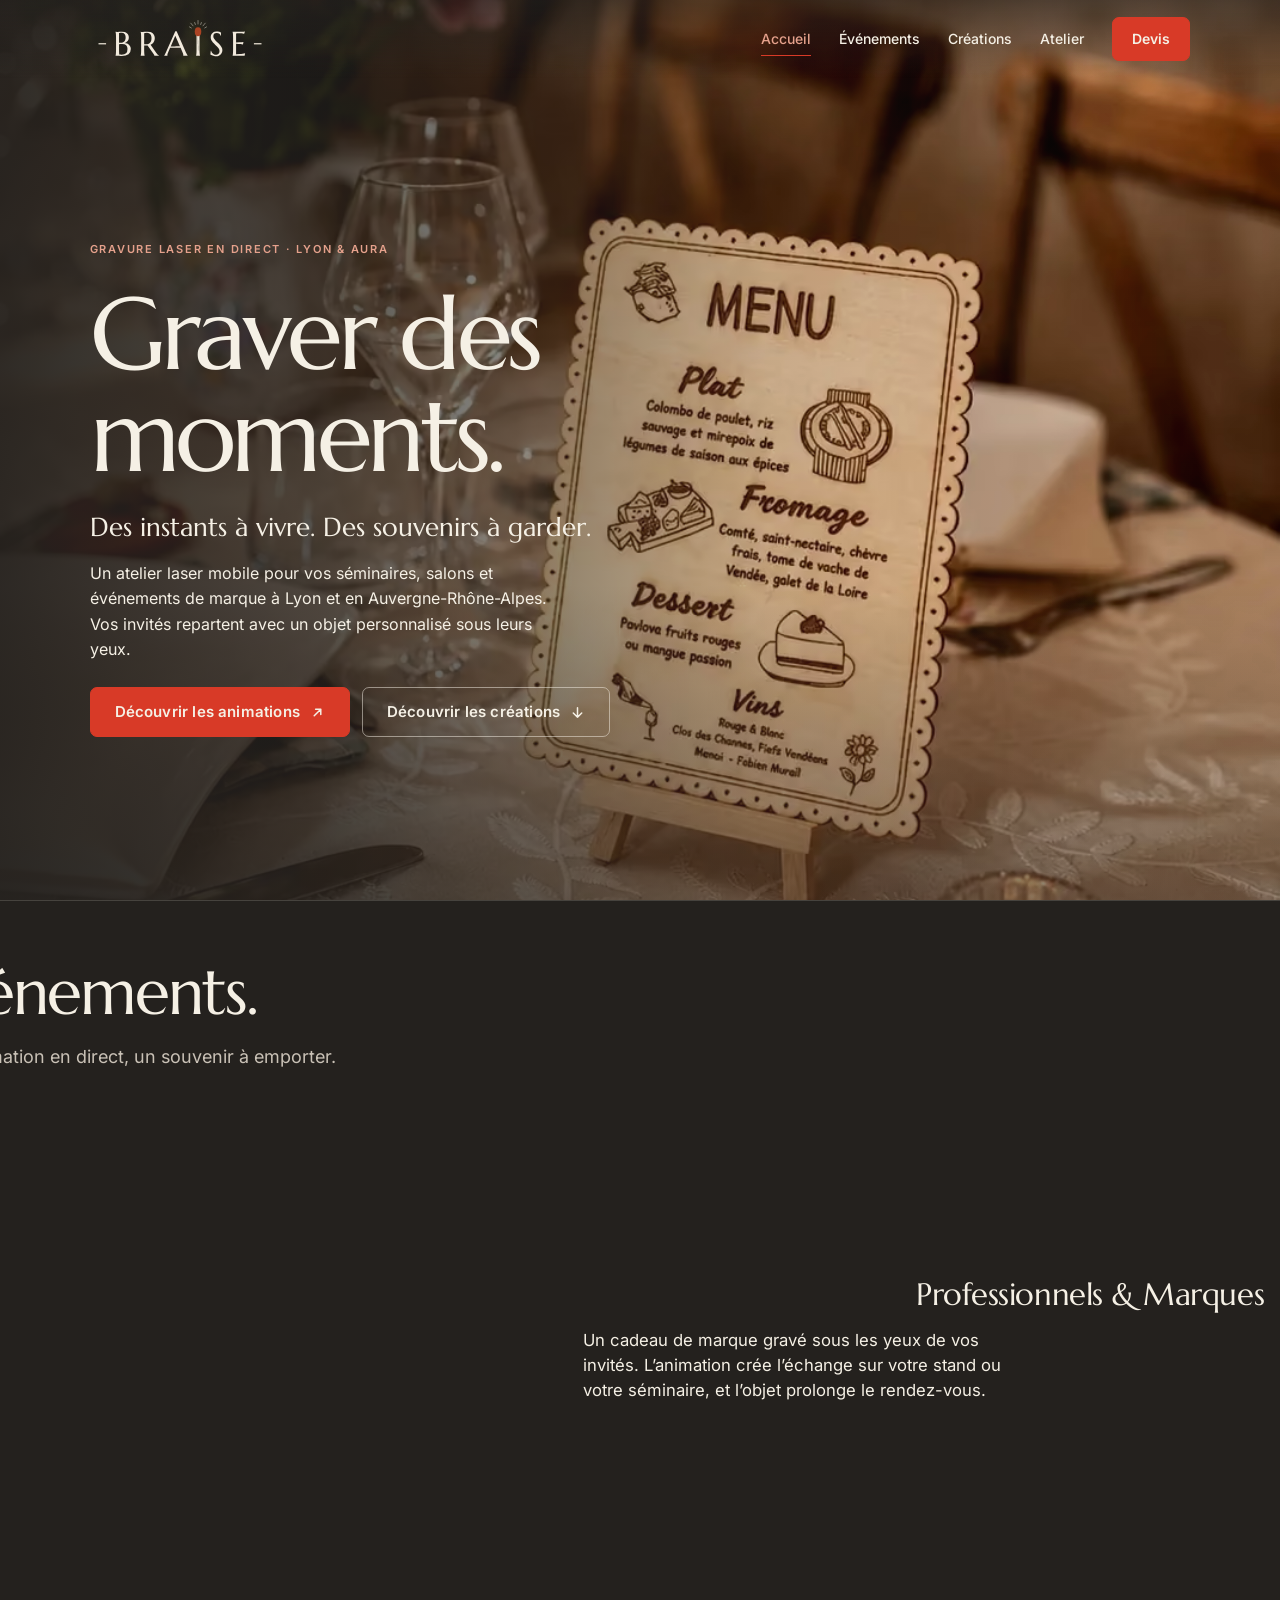
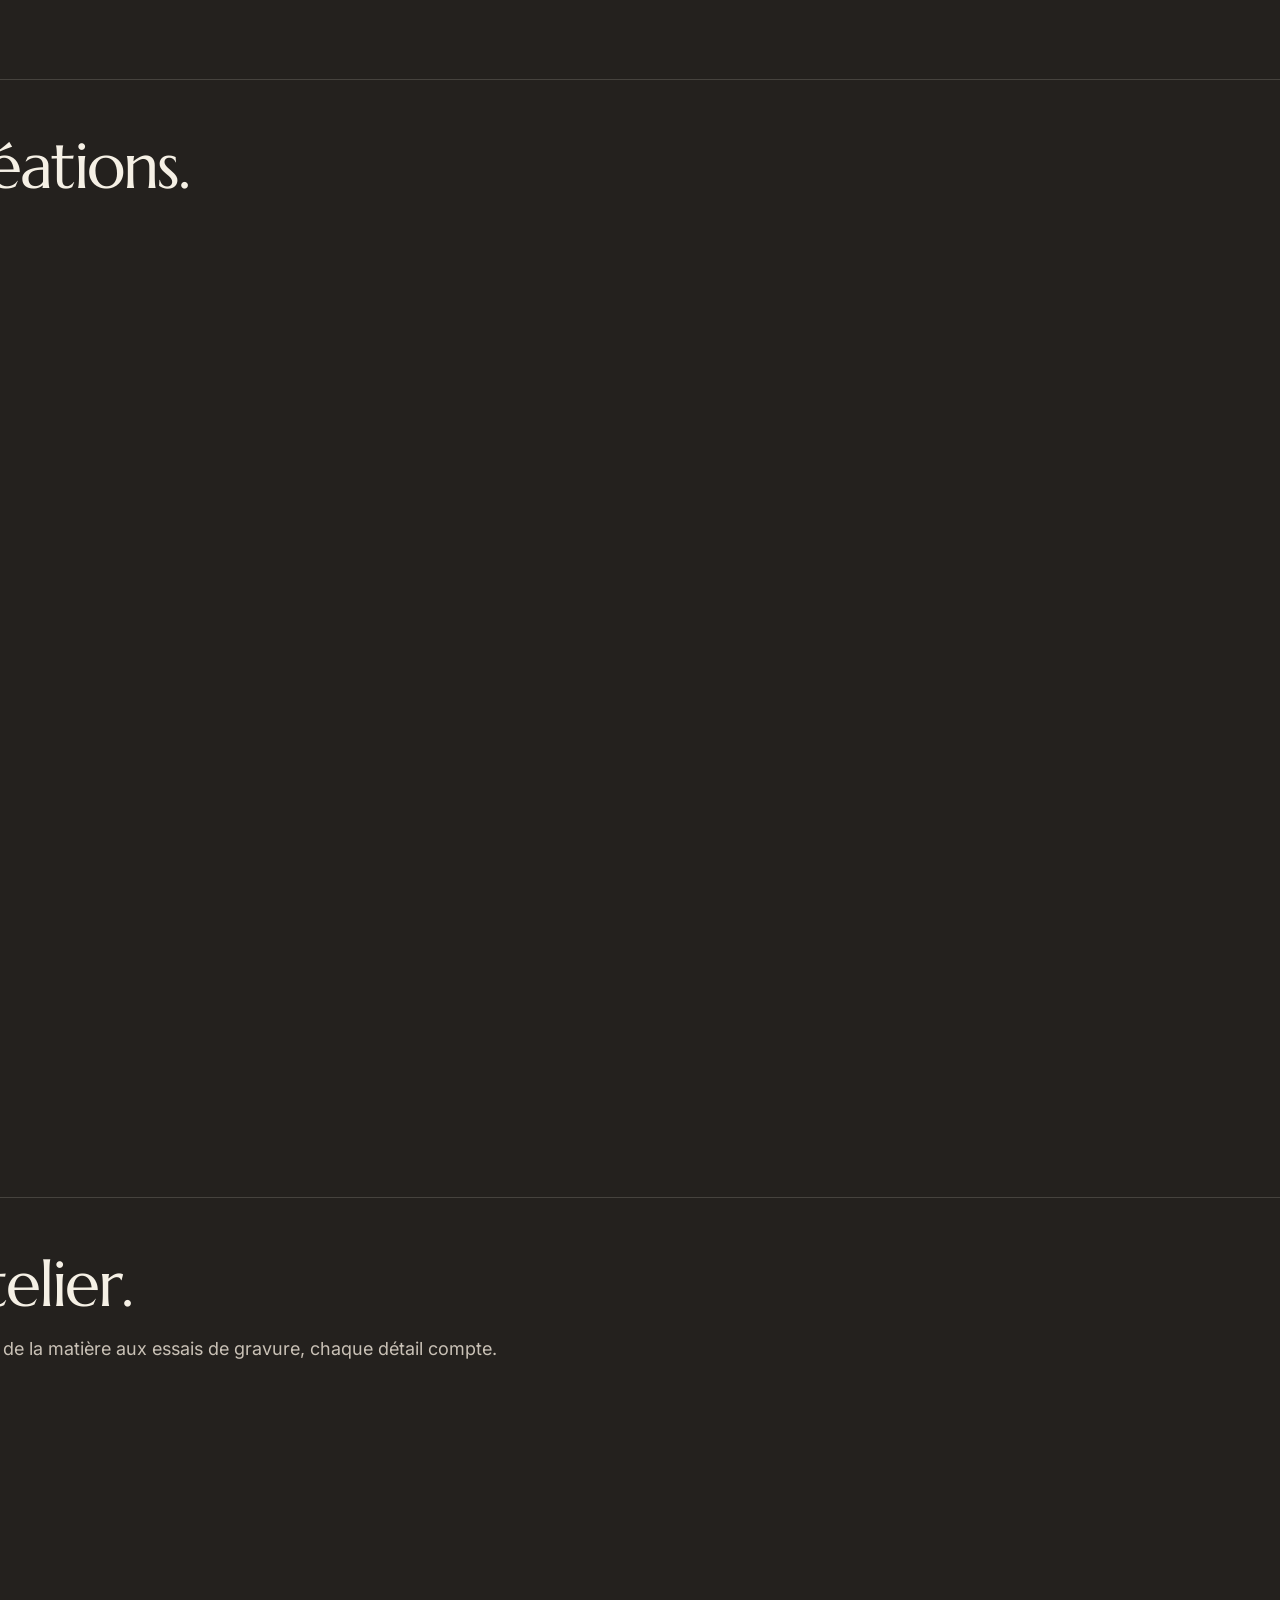
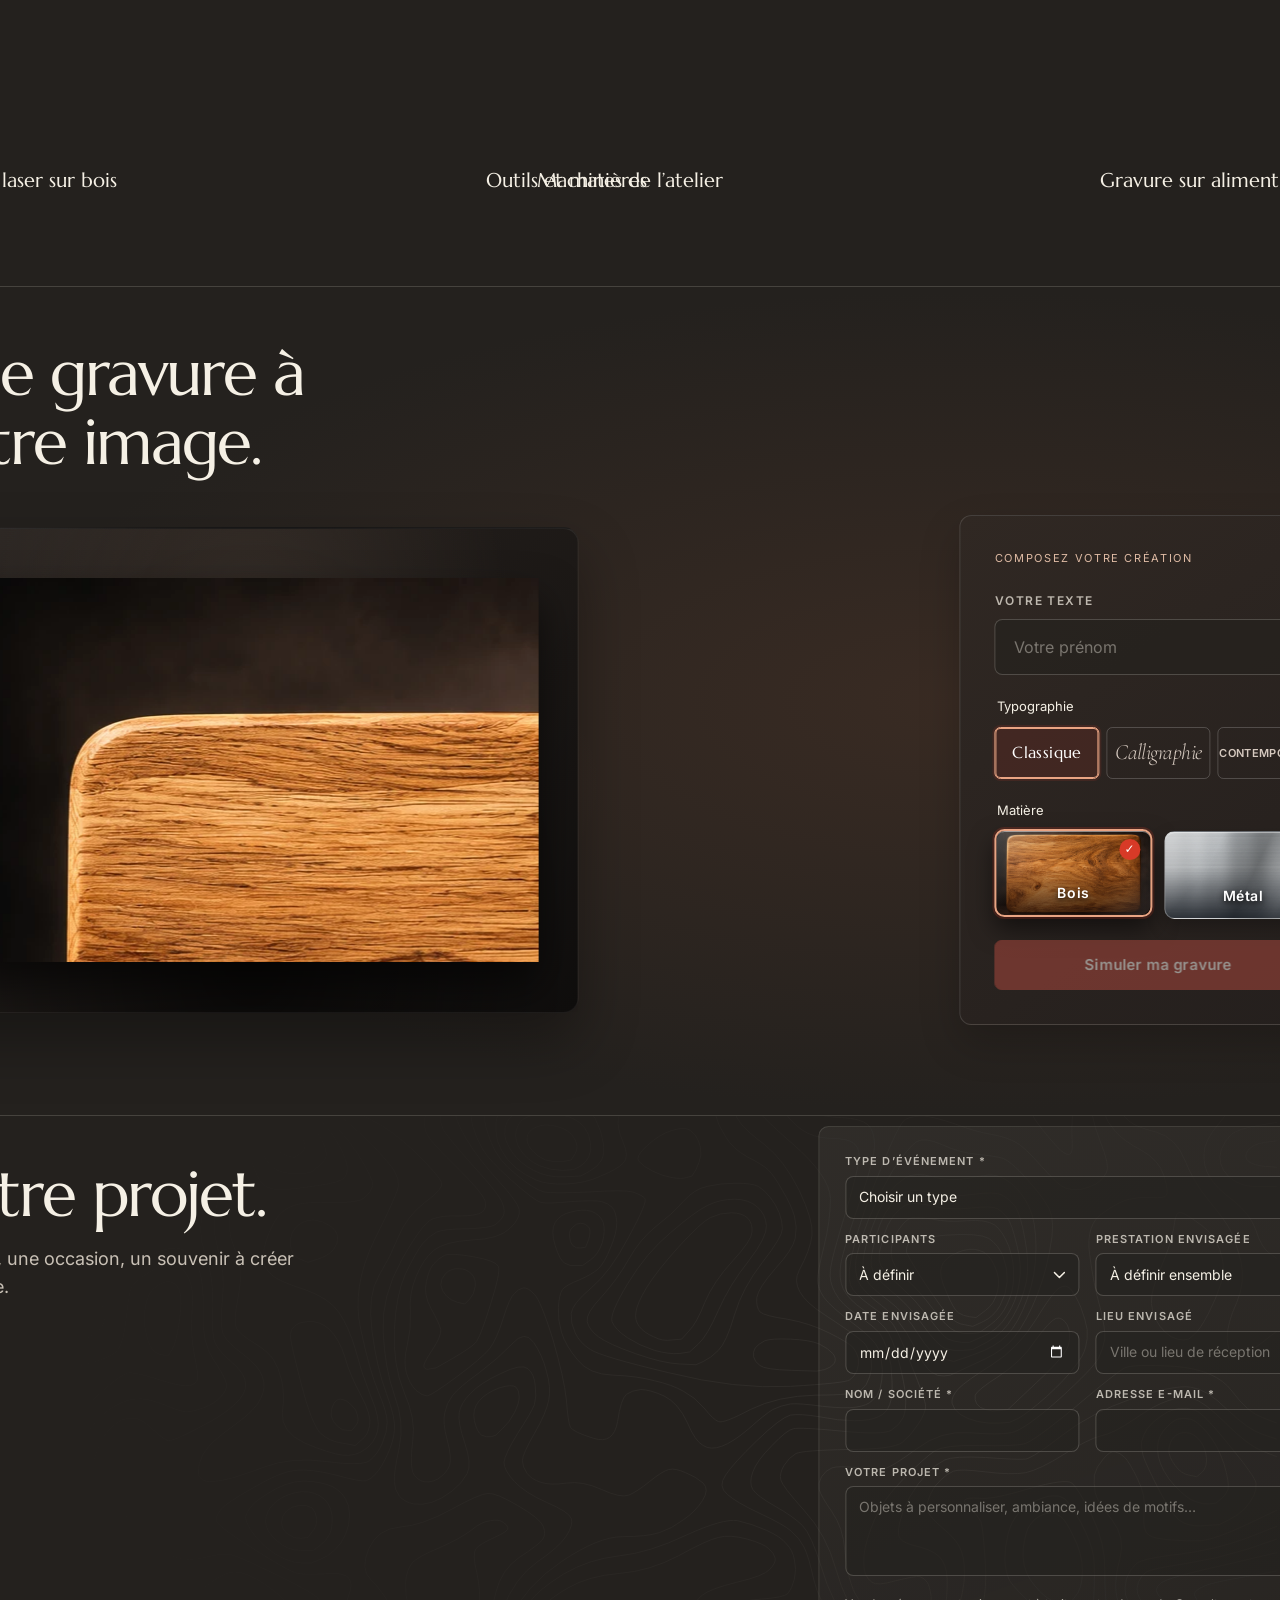
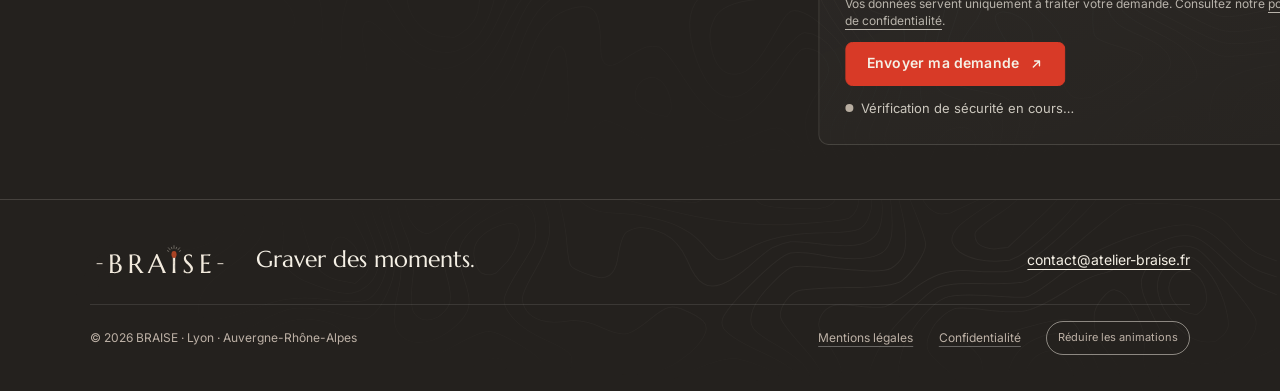
==== commit 8144d52a: "Add files via upload" ====
--- a/index.html
+++ b/index.html
@@ -61,18 +61,18 @@
 <main id="main" tabindex="-1">
 <!-- Accueil -->
 <section aria-labelledby="accueil-title" class="hero" id="accueil">
-<div class="hero-media media" style="--lqip:url([data-uri]);--c:#a27752"><picture><source sizes="100vw" srcset="assets/img/hero-menu-480.avif 480w, assets/img/hero-menu-800.avif 800w, assets/img/hero-menu-1071.avif 1071w" type="image/avif"/><source sizes="100vw" srcset="assets/img/hero-menu-480.webp 480w, assets/img/hero-menu-800.webp 800w, assets/img/hero-menu-1071.webp 1071w" type="image/webp"/><img alt="Menu en bois gravé sur une table de réception" decoding="async" fetchpriority="high" height="1468" loading="eager" src="assets/img/hero-menu-1071.webp" width="1071"/></picture></div>
-<div class="wrap">
-<span class="kicker">GRAVURE LASER EN DIRECT · LYON &amp; AURA</span>
-<h1 id="accueil-title">Graver des moments.</h1>
-<p class="lead">Des instants à vivre. Des souvenirs à garder.</p>
-<p class="intro">Un atelier laser mobile pour vos séminaires, salons et événements de marque à Lyon et en Auvergne-Rhône-Alpes. Vos invités repartent avec un objet personnalisé sous leurs yeux.</p><p class="intro mobile-intro">Un atelier laser mobile pour vos événements à Lyon et en Auvergne-Rhône-Alpes.</p>
-<div class="hero-actions">
+<div class="hero-media media" style="--lqip:url([data-uri]);--c:#a27752"><picture><source sizes="100vw" srcset="assets/img/hero-menu-480.avif 480w, assets/img/hero-menu-800.avif 800w, assets/img/hero-menu-1071.avif 1071w" type="image/avif"/><source sizes="100vw" srcset="assets/img/hero-menu-480.webp 480w, assets/img/hero-menu-800.webp 800w, assets/img/hero-menu-1071.webp 1071w" type="image/webp"/><img alt="Menu en bois gravé sur une table de réception" decoding="async" fetchpriority="high" height="1468" loading="eager" src="assets/img/hero-menu-1071.webp" width="1071"/></picture><video aria-hidden="true" autoplay="" class="hero-video" src="assets/video/accueil.mp4" loop="" muted="" playsinline="" preload="none" poster="assets/video/accueil.webp" tabindex="-1"></video></div>
+<div class="wrap">
+<span class="kicker reveal">GRAVURE LASER EN DIRECT · LYON &amp; AURA</span>
+<h1 class="reveal" id="accueil-title">Graver des moments.</h1>
+<p class="lead reveal">Des instants à vivre. Des souvenirs à garder.</p>
+<p class="intro reveal">Un atelier laser mobile pour vos séminaires, salons et événements de marque à Lyon et en Auvergne-Rhône-Alpes. Vos invités repartent avec un objet personnalisé sous leurs yeux.</p><p class="intro mobile-intro reveal">Un atelier laser mobile pour vos événements à Lyon et en Auvergne-Rhône-Alpes.</p>
+<div class="hero-actions reveal">
 <a class="button magnetic" href="#evenements"><span>Découvrir les animations</span><span aria-hidden="true" class="button-ico"><svg aria-hidden="true" class="ico"><use href="#i-ne"></use></svg><svg aria-hidden="true" class="ico"><use href="#i-ne"></use></svg></span></a>
 <a class="button button--ghost magnetic" href="#creations"><span>Découvrir les créations</span><span aria-hidden="true" class="button-ico button-ico--down"><svg aria-hidden="true" class="ico"><use href="#i-down"></use></svg><svg aria-hidden="true" class="ico"><use href="#i-down"></use></svg></span></a>
 </div>
 </div>
-<span aria-hidden="true" class="scroll-cue">DÉFILER <svg aria-hidden="true" class="ico"><use href="#i-down"></use></svg></span>
+
 </section>
 <!-- Événements -->
 <section aria-labelledby="evenements-title" class="section events" id="evenements">
@@ -86,84 +86,47 @@
 <article class="tile">
 <div class="tile-media media curtain" style="--lqip:url([data-uri]);--c:#65503e"><picture><source sizes="(max-width:760px) 90vw, 45vw" srcset="assets/img/event-planche-480.avif 480w, assets/img/event-planche-800.avif 800w, assets/img/event-planche-1000.avif 1000w" type="image/avif"/><source sizes="(max-width:760px) 90vw, 45vw" srcset="assets/img/event-planche-480.webp 480w, assets/img/event-planche-800.webp 800w, assets/img/event-planche-1000.webp 1000w" type="image/webp"/><img alt="Exemple de support personnalisable : planche en bois personnalisée" decoding="async" height="1000" loading="lazy" src="assets/img/event-planche-1000.webp" width="1000"/></picture></div>
 <div class="tile-copy">
-<span class="event-number num">01</span>
-<h3>Professionnels &amp; Marques</h3>
-<p>Un cadeau de marque gravé sous les yeux de vos invités. L’animation crée l’échange sur votre stand ou votre séminaire, et l’objet prolonge le rendez-vous.</p>
-<p class="examples"><strong>Exemples :</strong> stylos, objets en bois · séminaires et lancements</p>
-<small class="photo-note">Visuel d’illustration</small>
-<a class="link-arrow" data-event="Professionnels &amp; Marques" href="#contact">Imaginer cette prestation <svg aria-hidden="true" class="ico"><use href="#i-ne"></use></svg></a>
+
+<h3 class="reveal from-right">Professionnels &amp; Marques</h3>
+<p class="reveal">Un cadeau de marque gravé sous les yeux de vos invités. L’animation crée l’échange sur votre stand ou votre séminaire, et l’objet prolonge le rendez-vous.</p>
 </div>
 </article>
-<article class="tile">
-<div class="tile-media media curtain" style="--lqip:url([data-uri]);--c:#a27752"><picture><source sizes="(max-width:760px) 90vw, 45vw" srcset="assets/img/event-menu-480.avif 480w, assets/img/event-menu-584.avif 584w" type="image/avif"/><source sizes="(max-width:760px) 90vw, 45vw" srcset="assets/img/event-menu-480.webp 480w, assets/img/event-menu-584.webp 584w" type="image/webp"/><img alt="Menu en bois gravé sur une table de réception" decoding="async" height="800" loading="lazy" src="assets/img/event-menu-584.webp" width="584"/></picture></div>
-<div class="tile-copy">
-<span class="event-number num">02</span>
-<h3>Mariages &amp; Célébrations</h3>
-<p>Un prénom, une date, un détail qui compte. La personnalisation devient un moment partagé pendant votre réception.</p>
-<p class="examples"><strong>Exemples :</strong> verres gravés · marque-places · cadeaux invités</p>
-<a class="link-arrow" data-event="Mariages &amp; Célébrations" href="#contact">Imaginer cette prestation <svg aria-hidden="true" class="ico"><use href="#i-ne"></use></svg></a>
-</div>
-</article>
-<article class="tile">
-<div class="tile-media media curtain" style="--lqip:url([data-uri]);--c:#ecdabb"><picture><source sizes="(max-width:760px) 90vw, 45vw" srcset="assets/img/event-topo-480.avif 480w, assets/img/event-topo-800.avif 800w, assets/img/event-topo-1000.avif 1000w" type="image/avif"/><source sizes="(max-width:760px) 90vw, 45vw" srcset="assets/img/event-topo-480.webp 480w, assets/img/event-topo-800.webp 800w, assets/img/event-topo-1000.webp 1000w" type="image/webp"/><img alt="Exemple de support personnalisable : courbes topographiques gravées sur bois" decoding="async" height="1000" loading="lazy" src="assets/img/event-topo-1000.webp" width="1000"/></picture></div>
-<div class="tile-copy">
-<span class="event-number num">03</span>
-<h3>Sport &amp; Culture</h3>
-<p>Un tournoi, un festival, un concert : chaque participant repart avec un objet qui garde la trace de sa présence.</p>
-<p class="examples"><strong>Exemples :</strong> trophées, souvenirs · objets de club</p>
-<small class="photo-note">Visuel d’illustration</small>
-<a class="link-arrow" data-event="Sport &amp; Culture" href="#contact">Imaginer cette prestation <svg aria-hidden="true" class="ico"><use href="#i-ne"></use></svg></a>
-</div>
-</article>
-</div><p class="mobile-swipe-note">Balayez pour découvrir les trois univers</p>
-<div aria-label="Choisir une catégorie événementielle" class="events-progress" role="group"><button aria-label="Professionnels et marques" aria-pressed="true" class="on" type="button"></button><button aria-label="Mariages et célébrations" aria-pressed="false" class="" type="button"></button><button aria-label="Sport et culture" aria-pressed="false" class="" type="button"></button></div>
+</div>
+
+
 </div>
 </section>
 <!-- En pratique : phrase de marque et faits -->
-<section aria-label="En pratique" class="section pratique topo" id="pratique">
-<div class="wrap grid">
-<blockquote class="quote reveal">
-<p>« Le souvenir le plus fort est celui qu’on a vu naître. »</p>
-</blockquote>
-<ul class="facts">
-<li class="fact reveal"><span class="fact-value">Sur mesure</span><span class="fact-label">Cadence définie selon vos objets et votre événement</span></li>
-<li class="fact reveal" style="--d:.08s"><span class="fact-value">En amont</span><span class="fact-label">Essai et validation des supports avant la prestation</span></li>
-<li class="fact reveal" style="--d:.16s"><span class="fact-value">≈ 4 m²</span><span class="fact-label">Surface indicative, à confirmer selon le lieu</span></li>
-<li class="fact reveal" style="--d:.24s"><span class="fact-value">AURA</span><span class="fact-label">Lyon et toute l’Auvergne-Rhône-Alpes</span></li>
-</ul>
-</div>
-</section>
 <!-- Créations -->
 <section aria-labelledby="creations-title" class="section" id="creations">
 <div class="wrap">
 <div class="section-head">
 <span aria-hidden="true" class="section-mark reveal"></span>
 <h2 class="h2 reveal" id="creations-title">Créations.</h2>
-<p class="sub reveal" style="--d:.08s">Du bois au métal, des créations sur mesure. Sélectionnez une photo pour en découvrir les détails.</p>
 </div>
 <div class="gallery">
-<figure class="item item--wide" data-detail="Des pièces découpées puis assemblées pour créer un volume.">
+<figure class="item item--wide" data-detail="">
 <button aria-label="Agrandir : Tricératops en bois" class="frame media curtain" style="--lqip:url([data-uri]);--c:#785a3a" type="button"><picture><source sizes="(max-width:760px) 90vw, 60vw" srcset="assets/img/triceratops-480.avif 480w, assets/img/triceratops-780.avif 780w" type="image/avif"/><source sizes="(max-width:760px) 90vw, 60vw" srcset="assets/img/triceratops-480.webp 480w, assets/img/triceratops-780.webp 780w" type="image/webp"/><img alt="Tricératops en bois — BRAISE" decoding="async" height="439" loading="lazy" src="assets/img/triceratops-780.webp" width="780"/></picture></button>
 <figcaption><strong>Tricératops en bois</strong><small>Découpe et assemblage 3D</small></figcaption>
 </figure>
-<figure class="item" data-detail="Une interprétation du vinyle découpée dans le bois, pour une décoration personnelle.">
-<button aria-label="Agrandir : Platine vinyle en bois" class="frame media curtain" style="--lqip:url([data-uri]);--c:#573925;--d:.1s" type="button"><picture><source sizes="(max-width:760px) 45vw, 30vw" srcset="assets/img/vinyle-480.avif 480w, assets/img/vinyle-726.avif 726w" type="image/avif"/><source sizes="(max-width:760px) 45vw, 30vw" srcset="assets/img/vinyle-480.webp 480w, assets/img/vinyle-726.webp 726w" type="image/webp"/><img alt="Platine vinyle en bois — BRAISE" decoding="async" height="800" loading="lazy" src="assets/img/vinyle-726.webp" width="726"/></picture></button>
+<figure class="item" data-detail="">
+<button aria-label="Agrandir : Platine vinyle en bois" class="frame media curtain from-right" style="--lqip:url([data-uri]);--c:#573925;--d:.1s" type="button"><picture><source sizes="(max-width:760px) 45vw, 30vw" srcset="assets/img/vinyle-480.avif 480w, assets/img/vinyle-726.avif 726w" type="image/avif"/><source sizes="(max-width:760px) 45vw, 30vw" srcset="assets/img/vinyle-480.webp 480w, assets/img/vinyle-726.webp 726w" type="image/webp"/><img alt="Platine vinyle en bois — BRAISE" decoding="async" height="800" loading="lazy" src="assets/img/vinyle-726.webp" width="726"/></picture></button>
 <figcaption><strong>Platine vinyle en bois</strong><small>Création artistique</small></figcaption>
 </figure>
-<figure class="item" data-detail="Les lignes de Lyon prennent du relief grâce à la superposition du bois.">
+<figure class="item" data-detail="">
 <button aria-label="Agrandir : Carte de Lyon multicouche" class="frame media curtain" style="--lqip:url([data-uri]);--c:#926f51" type="button"><picture><source sizes="(max-width:760px) 45vw, 30vw" srcset="assets/img/lyon-480.avif 480w, assets/img/lyon-726.avif 726w" type="image/avif"/><source sizes="(max-width:760px) 45vw, 30vw" srcset="assets/img/lyon-480.webp 480w, assets/img/lyon-726.webp 726w" type="image/webp"/><img alt="Carte de Lyon multicouche — BRAISE" decoding="async" height="800" loading="lazy" src="assets/img/lyon-726.webp" width="726"/></picture></button>
 <figcaption><strong>Carte de Lyon multicouche</strong><small>Cartographie</small></figcaption>
 </figure>
-<figure class="item" data-detail="Un couteau personnalisé : une idée de cadeau durable et personnel.">
-<button aria-label="Agrandir : Opinel personnalisé" class="frame media curtain" style="--lqip:url([data-uri]);--c:#928a7c;--d:.1s" type="button"><picture><source sizes="(max-width:760px) 45vw, 30vw" srcset="assets/img/opinel-480.avif 480w, assets/img/opinel-600.avif 600w" type="image/avif"/><source sizes="(max-width:760px) 45vw, 30vw" srcset="assets/img/opinel-480.webp 480w, assets/img/opinel-600.webp 600w" type="image/webp"/><img alt="Opinel personnalisé — BRAISE" decoding="async" height="800" loading="lazy" src="assets/img/opinel-600.webp" width="600"/></picture></button>
+<figure class="item" data-detail="">
+<button aria-label="Agrandir : Opinel personnalisé" class="frame media curtain from-right" style="--lqip:url([data-uri]);--c:#928a7c;--d:.1s" type="button"><picture><source sizes="(max-width:760px) 45vw, 30vw" srcset="assets/img/opinel-480.avif 480w, assets/img/opinel-600.avif 600w" type="image/avif"/><source sizes="(max-width:760px) 45vw, 30vw" srcset="assets/img/opinel-480.webp 480w, assets/img/opinel-600.webp 600w" type="image/webp"/><img alt="Opinel personnalisé — BRAISE" decoding="async" height="800" loading="lazy" src="assets/img/opinel-600.webp" width="600"/></picture></button>
 <figcaption><strong>Opinel personnalisé</strong><small>Gravure métal et bois</small></figcaption>
 </figure>
-<figure class="item" data-detail="Une représentation architecturale réalisée par découpe sur mesure.">
+<figure class="item" data-detail="">
 <button aria-label="Agrandir : Maquette architecturale" class="frame media curtain" style="--lqip:url([data-uri]);--c:#8c765d;--d:.2s" type="button"><picture><source sizes="(max-width:760px) 45vw, 30vw" srcset="assets/img/maquette-480.avif 480w, assets/img/maquette-600.avif 600w" type="image/avif"/><source sizes="(max-width:760px) 45vw, 30vw" srcset="assets/img/maquette-480.webp 480w, assets/img/maquette-600.webp 600w" type="image/webp"/><img alt="Maquette architecturale — BRAISE" decoding="async" height="800" loading="lazy" src="assets/img/maquette-600.webp" width="600"/></picture></button>
 <figcaption><strong>Maquette architecturale</strong><small>Découpe sur mesure</small></figcaption>
 </figure>
 </div>
-<div class="v75-case"><span class="num">FOCUS CRÉATION</span><h3>Une carte de Lyon en relief.</h3><p>Des lignes cartographiques superposées dans le bois : un exemple de personnalisation qui transforme un lieu en objet souvenir.</p><a class="link-arrow" href="#contact">Imaginer votre création sur mesure</a></div></div>
+</div>
 </section>
 <!-- Atelier -->
 <section aria-labelledby="atelier-title" class="section" id="atelier">
@@ -176,62 +139,36 @@
 <div class="atelier-grid">
 <figure class="item" data-detail="Un aperçu du travail de gravure sur le bois.">
 <button aria-label="Agrandir : Gravure laser sur bois" class="frame media curtain" style="--lqip:url([data-uri]);--c:#26346d" type="button"><picture><source sizes="(max-width:760px) 45vw, 22vw" srcset="assets/img/atelier-gravure-480.avif 480w, assets/img/atelier-gravure-600.avif 600w" type="image/avif"/><source sizes="(max-width:760px) 45vw, 22vw" srcset="assets/img/atelier-gravure-480.webp 480w, assets/img/atelier-gravure-600.webp 600w" type="image/webp"/><img alt="Gravure laser sur bois — BRAISE" decoding="async" height="800" loading="lazy" src="assets/img/atelier-gravure-600.webp" width="600"/></picture></button>
-<figcaption><strong>Gravure laser sur bois</strong><small>Visuel de démonstration</small></figcaption>
+<figcaption class="reveal"><strong>Gravure laser sur bois</strong></figcaption>
 </figure>
 <figure class="item" data-detail="Les équipements utilisés pour la découpe et la personnalisation.">
-<button aria-label="Agrandir : Machines de l’atelier" class="frame media curtain" style="--lqip:url([data-uri]);--c:#b38963;--d:.1s" type="button"><picture><source sizes="(max-width:760px) 45vw, 22vw" srcset="assets/img/atelier-machines-480.avif 480w, assets/img/atelier-machines-768.avif 768w" type="image/avif"/><source sizes="(max-width:760px) 45vw, 22vw" srcset="assets/img/atelier-machines-480.webp 480w, assets/img/atelier-machines-768.webp 768w" type="image/webp"/><img alt="Machines de l’atelier — BRAISE" decoding="async" height="800" loading="lazy" src="assets/img/atelier-machines-768.webp" width="768"/></picture></button>
-<figcaption><strong>Machines de l’atelier</strong><small>Équipement</small></figcaption>
+<button aria-label="Agrandir : Machines de l’atelier" class="frame media curtain from-right" style="--lqip:url([data-uri]);--c:#b38963;--d:.1s" type="button"><picture><source sizes="(max-width:760px) 45vw, 22vw" srcset="assets/img/atelier-machines-480.avif 480w, assets/img/atelier-machines-768.avif 768w" type="image/avif"/><source sizes="(max-width:760px) 45vw, 22vw" srcset="assets/img/atelier-machines-480.webp 480w, assets/img/atelier-machines-768.webp 768w" type="image/webp"/><img alt="Machines de l’atelier — BRAISE" decoding="async" height="800" loading="lazy" src="assets/img/atelier-machines-768.webp" width="768"/></picture></button>
+<figcaption class="reveal from-right"><strong>Machines de l’atelier</strong></figcaption>
 </figure>
 <figure class="item" data-detail="Les outils et matières qui accompagnent la fabrication.">
 <button aria-label="Agrandir : Outils et matières" class="frame media curtain" style="--lqip:url([data-uri]);--c:#9c6e56;--d:.2s" type="button"><picture><source sizes="(max-width:760px) 45vw, 22vw" srcset="assets/img/atelier-outils-480.avif 480w, assets/img/atelier-outils-600.avif 600w" type="image/avif"/><source sizes="(max-width:760px) 45vw, 22vw" srcset="assets/img/atelier-outils-480.webp 480w, assets/img/atelier-outils-600.webp 600w" type="image/webp"/><img alt="Outils et matières — BRAISE" decoding="async" height="800" loading="lazy" src="assets/img/atelier-outils-600.webp" width="600"/></picture></button>
-<figcaption><strong>Outils et matières</strong><small>Équipement</small></figcaption>
+<figcaption class="reveal"><strong>Outils et matières</strong></figcaption>
 </figure>
 <figure class="item" data-detail="Une démonstration de marquage sur un support original.">
-<button aria-label="Agrandir : Gravure sur orange" class="frame media curtain" style="--lqip:url([data-uri]);--c:#87430b;--d:.3s" type="button"><picture><source sizes="(max-width:760px) 45vw, 22vw" srcset="assets/img/atelier-orange-480.avif 480w, assets/img/atelier-orange-600.avif 600w" type="image/avif"/><source sizes="(max-width:760px) 45vw, 22vw" srcset="assets/img/atelier-orange-480.webp 480w, assets/img/atelier-orange-600.webp 600w" type="image/webp"/><img alt="Gravure sur orange — BRAISE" decoding="async" height="800" loading="lazy" src="assets/img/atelier-orange-600.webp" width="600"/></picture></button>
-<figcaption><strong>Gravure sur orange</strong><small>Visuel de démonstration</small></figcaption>
-</figure>
-</div>
-<p class="materials reveal">Bois et liège : motifs et textes. Verre : inscriptions. Métal : marquage, selon finition et compatibilité.</p>
+<button aria-label="Agrandir : Gravure sur aliment" class="frame media curtain from-right" style="--lqip:url([data-uri]);--c:#87430b;--d:.3s" type="button"><picture><source sizes="(max-width:760px) 45vw, 22vw" srcset="assets/img/atelier-orange-480.avif 480w, assets/img/atelier-orange-600.avif 600w" type="image/avif"/><source sizes="(max-width:760px) 45vw, 22vw" srcset="assets/img/atelier-orange-480.webp 480w, assets/img/atelier-orange-600.webp 600w" type="image/webp"/><img alt="Gravure sur aliment — BRAISE" decoding="async" height="800" loading="lazy" src="assets/img/atelier-orange-600.webp" width="600"/></picture></button>
+<figcaption class="reveal from-right"><strong>Gravure sur aliment</strong></figcaption>
+</figure>
+</div>
 </div>
 </section>
 <!-- Derrière BRAISE -->
-<section aria-labelledby="apropos-title" class="section about" id="apropos">
-<div class="wrap grid">
-<div aria-hidden="true" class="portrait reveal">
-<img alt="" height="600" src="assets/img/monogramme.svg" width="600"/>
-</div>
-<div class="about-copy">
-<div class="section-head">
-<span aria-hidden="true" class="section-mark reveal"></span>
-<h2 class="h2 reveal" id="apropos-title">Derrière BRAISE.</h2>
-</div>
-<p class="about-lead reveal">Je m’appelle Charles.</p>
-<p class="reveal" style="--d:.08s">Avec BRAISE, je souhaite faire de la personnalisation un moment à vivre. La précision du laser rencontre le geste artisanal : un prénom, un motif ou un souvenir prend forme devant vos invités.</p>
-<p class="about-sign reveal" style="--d:.16s">Charles, fondateur de BRAISE</p>
-</div>
-</div>
-</section>
 <!-- Simulation de gravure -->
 <section aria-labelledby="gravure-title" class="section engrave" id="gravure">
-<div class="wrap grid">
-<div class="engrave-copy">
-<div class="section-head">
-<span aria-hidden="true" class="section-mark reveal"></span>
-<h2 class="h2 reveal" id="gravure-title">Une gravure à votre image.</h2>
-</div>
-<ol class="steps-inline"><li><b class="num">01</b>Choisir</li><li><b class="num">02</b>Graver</li><li><b class="num">03</b>Emporter</li></ol>
-<label class="label" for="engrave-name">Votre texte</label>
-<div class="engrave-row">
-<input autocomplete="off" class="input" id="engrave-name" maxlength="24" placeholder="Votre prénom"/>
-<button class="button magnetic engrave-start" type="button">Graver mon prénom</button>
-</div>
-<p class="engrave-status" role="status"></p>
-<p class="note">Simulation graphique indicative, non contractuelle.</p>
-<a class="link-arrow" href="#contact">Imaginer cette expérience pour votre événement <svg aria-hidden="true" class="ico"><use href="#i-ne"></use></svg></a>
-</div>
-<div class="board engrave-board"><canvas aria-label="Simulation visuelle de gravure laser" role="img"></canvas></div>
-</div>
-</section>
+<div class="wrap"><div class="section-head"><span aria-hidden="true" class="section-mark reveal"></span><h2 class="h2 reveal" id="gravure-title">Une gravure à votre image.</h2></div>
+<div class="engrave-studio">
+<div class="engrave-stage reveal from-left"><div class="engrave-scene"><div class="board engrave-board" data-material="bois"><canvas aria-label="Aperçu de la gravure personnalisée" role="img"></canvas></div></div><div class="engrave-reveal" aria-hidden="true">CRÉATION RÉVÉLÉE</div></div>
+<div class="engrave-copy engrave-controls reveal from-right"><p class="engrave-kicker">COMPOSEZ VOTRE CRÉATION</p><label class="label" for="engrave-name">Votre texte</label><input autocomplete="off" class="input" id="engrave-name" maxlength="24" placeholder="Votre prénom"/>
+
+
+<fieldset class="engrave-field"><legend>Typographie</legend><div class="engrave-choices engrave-fonts"><label><input type="radio" name="engrave-font" value="elegant" checked/><span>Classique</span></label><label><input type="radio" name="engrave-font" value="signature"/><span>Calligraphie</span></label><label><input type="radio" name="engrave-font" value="modern"/><span>Contemporaine</span></label></div></fieldset>
+<fieldset class="engrave-field"><legend>Matière</legend><div class="engrave-choices engrave-materials"><label><input type="radio" name="engrave-material" value="bois" checked/><span>Bois</span></label><label><input type="radio" name="engrave-material" value="metal"/><span>Métal</span></label></div></fieldset>
+<button class="button magnetic engrave-start" type="button">Simuler ma gravure</button><p class="engrave-status" role="status" aria-live="polite"></p>
+</div></div></div></section>
 <!-- Témoignages et références -->
 <template id="future-temoignages"><section aria-labelledby="temoignages-title" class="section" id="temoignages">
 <div class="wrap">
@@ -275,15 +212,15 @@
 <p class="sub reveal" style="--d:.08s">Une idée, une occasion, un souvenir à créer ensemble.</p>
 </div>
 <ol class="contact-steps">
-<li><b class="num">01</b>Échange autour de vos envies</li>
-<li><b class="num">02</b>Proposition sur mesure et essai sur votre support</li>
-<li><b class="num">03</b>Installation et gravure en direct le jour J</li>
+<li class="reveal"><b class="num">01</b>Échange autour de vos envies</li>
+<li class="reveal from-right"><b class="num">02</b>Proposition sur mesure et essai sur votre support</li>
+<li class="reveal"><b class="num">03</b>Installation et gravure en direct le jour J</li>
 </ol>
-<p class="price-line">Prestations exclusivement sur devis, adaptées à votre événement.</p>
-<p class="reassure">Chaque projet est préparé selon le lieu, les supports, la cadence et les conditions de sécurité.</p>
-<a class="contact-mail" href="mailto:contact@atelier-braise.fr">contact@atelier-braise.fr</a>
-</div>
-<form class="quote-form" id="braiseEventForm" novalidate=""><div class="mobile-form-nav"><p class="mobile-form-progress" role="status"></p><button class="button button--ghost" data-form-back="" type="button">Retour</button><button class="button" data-form-next="" type="button">Continuer</button></div><div class="mobile-form-panel" data-step="0"><div class="field">
+<p class="price-line reveal">Prestations exclusivement sur devis, adaptées à votre événement.</p>
+<p class="reassure reveal">Chaque projet est préparé selon le lieu, les supports, la cadence et les conditions de sécurité.</p>
+<a class="contact-mail reveal" href="mailto:contact@atelier-braise.fr">contact@atelier-braise.fr</a>
+</div>
+<form class="quote-form reveal from-right" id="braiseEventForm" novalidate=""><div class="mobile-form-nav"><p class="mobile-form-progress" role="status"></p><button class="button button--ghost" data-form-back="" type="button">Retour</button><button class="button" data-form-next="" type="button">Continuer</button></div><div class="mobile-form-panel" data-step="0"><div class="field">
 <label class="label" for="bEvent">Type d’événement *</label>
 <select aria-describedby="bEvent-err" class="input" id="bEvent" name="event" required="">
 <option value="">Choisir un type</option>
@@ -334,15 +271,6 @@
 <p class="field-error" id="bEmail-err"></p>
 </div>
 </div><p class="note">Vos données servent uniquement à traiter votre demande. Consultez notre <a href="confidentialite/">politique de confidentialité</a>.</p><div class="field field--turnstile"><div class="cf-turnstile" data-callback="braiseTurnstileVerified" data-error-callback="braiseTurnstileError" data-expired-callback="braiseTurnstileExpired" data-sitekey="0x4AAAAAAFzvvU0Rm3NDJ9IU" data-theme="dark"></div></div><button aria-describedby="braiseFormStatus" class="button magnetic" type="submit"><span>Envoyer ma demande</span><span aria-hidden="true" class="button-ico"><svg aria-hidden="true" class="ico"><use href="#i-ne"></use></svg><svg aria-hidden="true" class="ico"><use href="#i-ne"></use></svg></span></button><p aria-live="polite" class="form-status" id="braiseFormStatus" role="status"></p></div>
-
-
-
-
-
-
-
-
-
 <div class="form-success" tabindex="-1">
 <div class="board merci-board"><canvas aria-label="Le mot Merci gravé sur une planche de bois" role="img"></canvas></div>
 <h3>Votre demande est bien partie.</h3>
@@ -351,73 +279,11 @@
 </form>
 </div>
 </section>
-<!-- Informations pratiques -->
-<section aria-labelledby="faq-title" class="section" id="faq">
-<div class="wrap">
-<div class="section-head">
-<span aria-hidden="true" class="section-mark reveal"></span>
-<h2 class="h2 reveal" id="faq-title">Informations pratiques.</h2>
-</div>
-<div class="faq-list">
-<details><summary>Quel est le tarif ?</summary><p>Chaque prestation fait l’objet d’un devis personnalisé selon les supports, le nombre de participants, la durée et le déplacement.</p></details>
-<details><summary>Quels objets peut-on fournir ?</summary><p>Bois, liège, verre ou métal : les possibilités varient selon la matière et la finition. Les objets peuvent être fournis par BRAISE ou par le client, après validation technique et essai préalable.</p></details>
-<details><summary>Quel espace prévoir ?</summary><p>Environ 4 m², à confirmer selon les conditions de sécurité, l’alimentation électrique et l’extraction.</p></details>
-<details><summary>Où intervenez-vous ?</summary><p>À Lyon et dans toute l’Auvergne-Rhône-Alpes, en intérieur ou sous abri adapté.</p></details>
-<details><summary>Combien de pièces pouvez-vous graver ?</summary><p>La cadence dépend du motif, du support et de l’organisation de l’animation. Elle est définie lors de la préparation de votre événement.</p></details>
-<details><summary>Qui fournit le mobilier ?</summary><p>BRAISE ou l’organisateur, selon le devis. Les besoins électriques et l’installation sont définis en amont.</p></details>
-<details><summary>Comment préparer une animation de marque ?</summary><p>Nous échangeons sur votre événement, votre identité visuelle, les objets et les inscriptions. Un essai permet de valider le rendu avant la prestation.</p></details><details><summary>Comment organiser le passage des invités ?</summary><p>Le flux de participants et le choix des inscriptions sont définis avec votre équipe en amont, selon la durée et les supports retenus.</p></details></div>
-</div>
-</section>
 <template id="future-portrait"><img alt="Charles, fondateur de BRAISE" decoding="async" height="600" loading="lazy" width="600"/></template><template id="future-video"><section aria-label="Gravure en direct"><video controls="" playsinline="" preload="none"></video></section></template><template id="future-cas"><article><h3>Une prestation BRAISE</h3><p></p></article></template></main>
-<footer class="site-footer topo">
-<div class="wrap">
-<div class="footer-top">
-<a class="footer-logo" href="#accueil"><img alt="BRAISE — retour à l’accueil" decoding="async" height="260" loading="lazy" src="assets/img/logo.svg" width="760"/></a>
-<p class="footer-sign">Graver des moments.</p>
-</div>
-<div class="footer-cols">
-<nav aria-label="Plan du site" class="footer-col">
-<h2 class="footer-h">Navigation</h2>
-<ul>
-<li><a href="#evenements">Événements</a></li>
-<li><a href="#creations">Créations</a></li>
-<li><a href="#atelier">L’atelier</a></li>
-<li><a href="#apropos">Derrière BRAISE</a></li>
-<li><a href="#gravure">Simulation de gravure</a></li>
-<li><a href="#faq">Informations pratiques</a></li>
-</ul>
-</nav>
-<div class="footer-col">
-<h2 class="footer-h">Contact</h2>
-<ul>
-<li><a href="mailto:contact@atelier-braise.fr">contact@atelier-braise.fr</a></li>
-<li>Atelier mobile · Lyon</li>
-<li>Auvergne-Rhône-Alpes</li>
-<li><a class="with-ico" href="#contact">Demander un devis <svg aria-hidden="true" class="ico"><use href="#i-ne"></use></svg></a></li>
-</ul>
-</div>
-<div class="footer-col">
-<h2 class="footer-h">Informations</h2>
-<ul>
-<li><a href="mentions-legales/">Mentions légales</a></li>
-<li><a href="confidentialite/">Confidentialité</a></li>
-<li><button aria-pressed="false" class="motion-toggle" type="button">Réduire les animations</button></li>
-</ul>
-</div>
-</div>
-<div class="footer-bottom"><span>© 2026 BRAISE · Gravure laser événementielle</span><span>Lyon · Auvergne-Rhône-Alpes</span></div>
-</div>
-</footer>
-<nav aria-label="Sections" class="rail">
-<a href="#accueil"><span>Accueil</span></a>
-<a href="#evenements"><span>Événements</span></a>
-<a href="#creations"><span>Créations</span></a>
-<a href="#atelier"><span>Atelier</span></a>
-<a href="#apropos"><span>Derrière BRAISE</span></a>
-<a href="#gravure"><span>Gravure</span></a>
-<a href="#contact"><span>Votre projet</span></a>
-<a href="#faq"><span>Informations</span></a>
-</nav>
+<footer class="site-footer topo footer-compact"><div class="wrap">
+<div class="footer-compact-main"><a class="footer-compact-brand" href="#accueil" aria-label="BRAISE — accueil"><img src="assets/img/logo.svg" alt="BRAISE" loading="lazy" width="760" height="260"/></a><span class="footer-compact-motto">Graver des moments.</span><a class="footer-compact-email" href="mailto:contact@atelier-braise.fr">contact@atelier-braise.fr</a></div>
+<div class="footer-compact-bottom"><span>© 2026 BRAISE · Lyon · Auvergne-Rhône-Alpes</span><nav aria-label="Informations légales"><a href="mentions-legales/">Mentions légales</a><a href="confidentialite/">Confidentialité</a></nav><button aria-pressed="false" class="motion-toggle" type="button">Réduire les animations</button></div>
+</div></footer>
 <a class="button mobile-cta" href="#contact"><span>Demander un devis</span><span aria-hidden="true" class="button-ico"><svg aria-hidden="true" class="ico"><use href="#i-ne"></use></svg><svg aria-hidden="true" class="ico"><use href="#i-ne"></use></svg></span></a>
 <dialog aria-label="Détail de la création" class="lightbox">
 <div class="lb-bar"><span class="lb-count num"></span><button autofocus="" data-close="" type="button">Fermer <svg aria-hidden="true" class="ico"><use href="#i-close"></use></svg></button></div>
--- a/assets/css/braise.css
+++ b/assets/css/braise.css
@@ -503,3 +503,433 @@
 .mobile-form-panel{display:contents}.quote-form:not(.is-wizard) .mobile-form-panel[data-step="1"]>.field{order:1}.quote-form:not(.is-wizard) .mobile-form-panel[data-step="2"]>.form-row{order:0}.quote-form:not(.is-wizard) .mobile-form-panel[data-step="2"]>:not(.form-row){order:2}.quote-form.is-sent .mobile-form-panel,.quote-form.is-sent .mobile-form-nav{display:none!important}
 @media(pointer:coarse) and (min-width:761px) and (max-width:1024px){.contact-intro,.quote-form{grid-column:1/-1}.contact-intro{position:static}.engrave .board,.engrave-copy{grid-column:1/-1}.gallery .item--wide .frame{max-height:420px}.nav a{min-height:44px}}
 @media(max-width:760px){.quote-form.is-wizard button[type=submit]{width:100%;justify-self:stretch}.quote-form.is-wizard .form-row{gap:14px}.quote-form.is-wizard .mobile-form-nav{order:0}.mobile-form-progress{margin:0}.mobile-form-nav [data-form-next]{margin-left:auto}.quote-form.is-wizard .mobile-form-panel[data-step="2"] .field--turnstile{overflow:auto}.mobile-cta{max-width:calc(100vw - 24px)}}
+
+/* V1.78 : galerie sans légendes visibles */
+#creations .gallery figcaption{display:none}
+
+/* V1.79 : matière bois et profondeur */
+#gravure .engrave-board{border-radius:13px;border:1px solid #a77b50;background:linear-gradient(110deg,#fff2d514,transparent 45%,#43240e18),url("[data-uri]") center/cover;box-shadow:0 6px 0 #735038,0 8px 0 #4e3324,0 22px 38px #0008,inset 0 1px 2px #ffe1b49c,inset 0 0 25px #59351535;}
+#gravure .engrave-status{min-height:1.5em}
+
+/* V1.81 — lateral recurring reveals, independent of interactive transforms */
+.motion .reveal,.motion .curtain{ --slide-x:calc(-1 * clamp(90px,13vw,200px)); translate:var(--slide-x) 0; opacity:0; transition:translate 1.15s cubic-bezier(.16,1,.3,1) var(--d,0s),opacity .85s var(--ease) var(--d,0s),clip-path 1.15s var(--ease) var(--d,0s); }
+.motion .reveal{transform:none}
+.motion .from-right{--slide-x:clamp(90px,13vw,200px)}
+.motion .curtain{clip-path:inset(0 100% 0 0)}
+.motion .curtain.from-right{clip-path:inset(0 0 0 100%)}
+.motion .reveal.is-in,.motion .curtain.is-in,.motion .reveal:focus-within,.motion .curtain:focus-within{translate:0 0;opacity:1;clip-path:none;transform:none}
+.motion .curtain:focus-within picture{transform:none}
+main section,.site-footer{overflow-x:clip}
+/* Sticky cylinder needs visible vertical overflow; clip only the horizontal axis. */
+@media(max-width:760px){.motion .reveal,.motion .curtain{--slide-x:calc(-1 * clamp(48px,14vw,85px))}.motion .from-right{--slide-x:clamp(48px,14vw,85px)}}
+
+/* V1.84: vidéo d'accueil verticale, texte protégé sur desktop */
+.hero-media{background:#24211e;overflow:hidden}
+.hero-media .hero-video{position:absolute;inset:0;width:100%;height:100%;object-fit:cover;object-position:center 40%;display:block}
+@media(min-width:900px){.hero-media .hero-video{left:35%;width:65%;object-fit:contain;object-position:right center}.hero-media::after{background:linear-gradient(90deg,#24211e 0%,#24211efa 30%,#24211e66 57%,transparent 78%),linear-gradient(0deg,#24211e55,transparent 35%)}}
+@media(prefers-reduced-motion:reduce){.hero-media .hero-video{visibility:hidden}.hero-media{background-image:var(--hero-poster);background-size:cover;background-position:center}}
+
+/* V1.86: original hero photograph remains visible until actual video playback */
+.hero-media .hero-video{opacity:0;transition:opacity .45s ease;pointer-events:none;z-index:1;background:#24211e}
+.hero-media.video-playing .hero-video{opacity:1}
+.hero-media::after{z-index:2;pointer-events:none}
+.hero-media picture{z-index:0}
+.hero-media img,.js .hero-media img{opacity:1}
+@media(min-width:900px){.hero-media:not(.video-playing)::after{background:linear-gradient(90deg,#24211efa 0%,#24211edb 31%,#24211e33 73%,#24211e12),linear-gradient(0deg,#24211e88,transparent 45%)}}
+
+/* V1.88: keep native video visible to autoplay eligibility while retaining photo until playback */
+.hero-media .hero-video{opacity:.001;background:transparent}
+.hero-media.video-playing .hero-video{opacity:1;background:#24211e}
+
+/* V1.89 — full-bleed hero, responsive crop, original fallback */
+.hero{width:100%;min-height:100vh;min-height:100svh;isolation:isolate;overflow:hidden}
+.hero .hero-media{position:absolute;inset:0;width:100%;height:100%;overflow:hidden}
+.hero .hero-media picture,.hero .hero-media picture img{position:absolute;inset:0;width:100%;height:100%;object-fit:cover}
+.hero .hero-media .hero-video{position:absolute;inset:0;width:100%;height:100%;max-width:none;object-fit:cover;object-position:50% 42%}
+.hero .hero-media::after,.hero .hero-media:not(.video-playing)::after{background:linear-gradient(90deg,rgba(36,33,30,.95) 0%,rgba(36,33,30,.78) 25%,rgba(36,33,30,.24) 60%,rgba(36,33,30,.06) 100%),linear-gradient(0deg,rgba(36,33,30,.46),transparent 35%)}
+.site-header:not(.is-scrolled){background:linear-gradient(180deg,rgba(36,33,30,.6),transparent)}
+@media(max-width:760px){.hero .hero-media .hero-video{object-position:50% 40%}.hero .hero-media::after,.hero .hero-media:not(.video-playing)::after{background:linear-gradient(0deg,#24211ef5 0%,#24211edb 25%,#24211e55 65%,#24211e05 85%),linear-gradient(180deg,#24211e66,transparent 30%)}}
+@media(prefers-reduced-motion:reduce){.hero .hero-media .hero-video{visibility:hidden}}
+
+/* V1.90 — editorial choreography */
+.motion .gallery .frame,.motion .atelier-grid .frame,.motion .tile-media{--d:var(--sequence,0ms);transition:translate 1.1s cubic-bezier(.16,1,.3,1) var(--d),opacity .8s ease var(--d),clip-path 1.15s cubic-bezier(.16,1,.3,1) var(--d)}
+.motion .gallery .frame.is-in,.motion .atelier-grid .frame.is-in,.motion .tile-media.is-in{clip-path:inset(0 0 0 0)}
+.motion .gallery .frame picture,.motion .atelier-grid .frame picture,.motion .tile-media picture{transform:scale(1.08);transition:transform 1.55s cubic-bezier(.16,1,.3,1) var(--d,0ms)}
+.motion .gallery .frame.is-in picture,.motion .atelier-grid .frame.is-in picture,.motion .tile-media.is-in picture{transform:scale(1)}
+.motion .gallery .item--wide .frame::before{content:'';position:absolute;z-index:3;top:0;bottom:0;width:2px;left:0;background:#ff9d65;box-shadow:0 0 9px #d83a27;opacity:0;pointer-events:none}
+.motion .gallery .item--wide .frame.is-in::before{animation:braise-edge 1.05s cubic-bezier(.16,1,.3,1) var(--d,0ms) both}
+@keyframes braise-edge{0%{left:0;opacity:0}12%{opacity:.85}80%{opacity:.5}100%{left:100%;opacity:0}}
+@media(min-width:1000px){.gallery{grid-template-columns:repeat(12,minmax(0,1fr))}.gallery .item{grid-column:span 3}.gallery .item--wide{grid-column:span 7}.gallery .item:nth-child(2){grid-column:span 5}.gallery .item:nth-child(n+3){grid-column:span 4}.gallery .item--wide .frame,.gallery .item:nth-child(2) .frame{aspect-ratio:auto;height:clamp(220px,27vw,380px);flex:none}.motion .atelier-grid .frame img{translate:0 var(--drift,0px);scale:1.025}}
+@media(hover:hover) and (pointer:fine){.motion:not(.is-scrolling) .gallery .frame:hover img,.motion:not(.is-scrolling) .atelier-grid .frame:hover img{transform:scale(1.04);filter:brightness(1.07) saturate(1.02)}.motion:not(.is-scrolling) .gallery:has(.frame:hover) .frame:not(:hover) img,.motion:not(.is-scrolling) .atelier-grid:has(.frame:hover) .frame:not(:hover) img{filter:brightness(.86)}}
+@media(max-width:760px){.motion .gallery .frame,.motion .atelier-grid .frame{--d:var(--mobile-sequence,0ms)}}
+@media(prefers-reduced-motion:reduce){.motion .gallery .frame,.motion .atelier-grid .frame,.motion .tile-media{transition:none;translate:none;opacity:1;clip-path:none}.motion .gallery .frame picture,.motion .atelier-grid .frame picture,.motion .tile-media picture{transform:none;transition:none}.motion .gallery .item--wide .frame::before{animation:none;display:none}.motion .atelier-grid .frame img{translate:none;scale:1}}
+
+
+/* V1.91 — Atelier de personnalisation */
+#gravure .wrap>.section-head{margin-bottom:clamp(22px,3vw,42px)}
+#gravure .engrave-studio{display:grid;grid-template-columns:minmax(0,1.65fr) minmax(320px,1fr);gap:clamp(24px,4vw,66px);align-items:center}
+#gravure .engrave-stage{min-width:0}
+#gravure .engrave-stage-head{display:flex;justify-content:space-between;gap:12px;margin-bottom:15px;color:#b9a99b;font-size:10px;letter-spacing:.14em}
+#gravure .engrave-board{grid-column:auto;aspect-ratio:1.52;min-height:280px;width:100%;max-width:none;transition:background .4s ease,box-shadow .4s ease}
+#gravure .engrave-board[data-material="bois"]{background:repeating-linear-gradient(177deg,#0000 0 10px,#7a4e271b 11px 12px),linear-gradient(145deg,#e0b884,#bd8b5c 70%,#95653d)!important}
+#gravure .engrave-board[data-material="bambou"]{background:repeating-linear-gradient(89deg,#7c572313 0 2px,#0000 3px 22px),linear-gradient(145deg,#eed6a0,#d4b77c 70%,#a88a55)!important}
+#gravure .engrave-board[data-material="liege"]{background:radial-gradient(circle at 15% 28%,#69432d35 0 1px,transparent 2px),radial-gradient(circle at 75% 65%,#51362235 0 1px,transparent 2px),linear-gradient(135deg,#c2986c,#9c704b)!important;background-size:11px 13px,17px 19px,auto!important}
+#gravure .engrave-stage-caption{margin-top:16px;color:#b9a99b;font-size:13px;text-align:center}
+#gravure .engrave-copy{grid-column:auto;min-width:0}
+#gravure .engrave-controls{padding:clamp(22px,3vw,36px);border:1px solid #ffffff21;border-radius:12px;background:linear-gradient(145deg,#302823,#241f1d);box-shadow:0 18px 42px #0003}
+#gravure .engrave-kicker{color:#dfbba4;font-size:11px;letter-spacing:.15em;margin-bottom:24px}
+#gravure .engrave-controls>.label,#gravure .engrave-date-wrap .label{display:block;margin-bottom:9px}
+#gravure .engrave-controls>.input{width:100%;margin-bottom:21px}
+#gravure .engrave-field{border:0;padding:0;margin:0 0 21px;min-width:0}
+#gravure .engrave-field legend{margin-bottom:10px;font-size:13px;color:#f5f0e5}
+#gravure .engrave-choices{display:grid;grid-template-columns:repeat(3,minmax(0,1fr));gap:7px}
+#gravure .engrave-choices label{cursor:pointer;min-width:0;position:relative}
+#gravure .engrave-choices input{position:absolute;opacity:0;width:1px;height:1px}
+#gravure .engrave-choices span{display:flex;min-height:52px;align-items:center;justify-content:center;text-align:center;padding:9px 7px;border:1px solid #ffffff30;border-radius:6px;color:#d5c9bf;font-size:12px;line-height:1.35;transition:border-color .2s,background .2s,color .2s}
+#gravure .engrave-choices input:checked+span{border-color:#e5a07c;background:#d83a271e;color:#fff}
+#gravure .engrave-choices input:focus-visible+span{outline:2px solid #fff;outline-offset:3px}
+#gravure .engrave-fonts label:nth-child(1) span{font-family:Georgia,serif;font-size:14px}
+#gravure .engrave-fonts label:nth-child(2) span{font-family:'Cormorant Garamond',Georgia,serif;font-size:17px;font-style:italic}
+#gravure .engrave-fonts label:nth-child(3) span{font-family:Inter,Arial,sans-serif;font-size:12px}
+#gravure .engrave-materials label:nth-child(1) span{background-image:linear-gradient(#ffffff08,#0000000c),linear-gradient(125deg,#b88859 0 8px,#d2a473 8px 16px);color:#fff}
+#gravure .engrave-materials label:nth-child(2) span{background-image:linear-gradient(125deg,#bb9b64,#dfc88f);color:#2e241c}
+#gravure .engrave-materials label:nth-child(3) span{background-image:radial-gradient(#6e462d 1px,transparent 2px),linear-gradient(120deg,#ac7b55,#c59b72);background-size:10px 10px,auto;color:#fff}
+#gravure .engrave-date-wrap{margin-bottom:20px}
+#gravure .engrave-date-wrap[hidden]{display:none}
+#gravure .engrave-date-wrap .input{width:100%}
+#gravure .engrave-start{width:100%;min-height:48px}
+#gravure .engrave-status{margin-top:10px}
+#gravure .engrave-disclaimer{color:#a99b90;font-size:11px;line-height:1.6;margin-top:12px}
+@media(max-width:900px){#gravure .engrave-studio{grid-template-columns:1fr;gap:24px}#gravure .engrave-board{min-height:230px;aspect-ratio:1.65}#gravure .engrave-copy{grid-column:1}#gravure .engrave-controls{padding:22px}#gravure .engrave-stage{grid-row:1}}
+@media(max-width:400px){#gravure .engrave-choices span{font-size:11px;padding:7px 4px;min-height:56px}#gravure .engrave-stage-head{font-size:9px}#gravure .engrave-board{min-height:190px}}
+
+/* V1.92 — Matières réalistes, mise en scène et perspective */
+#gravure .engrave-stage{position:relative;perspective:1100px;isolation:isolate}
+#gravure .engrave-stage::before{content:"";position:absolute;inset:10% -6% 4%;background:radial-gradient(ellipse at 52% 50%,#b48b6540,transparent 62%);pointer-events:none;z-index:-1}
+#gravure .engrave-scene{position:relative;padding:clamp(25px,4vw,50px) clamp(16px,3vw,42px);border:1px solid #ffffff0c;border-radius:15px;background:radial-gradient(ellipse at 50% 15%,#63524655,transparent 63%),linear-gradient(145deg,#302824,#181513);box-shadow:inset 0 1px #ffffff12,0 28px 60px #0005;transform-style:preserve-3d;transition:transform .42s cubic-bezier(.2,.7,.2,1)}
+#gravure .engrave-scene::before{content:"";position:absolute;inset:0;background:linear-gradient(120deg,#ffffff0a,transparent 28%,transparent 72%,#0003);pointer-events:none;border-radius:inherit}
+#gravure .engrave-board{position:relative!important;width:100%;aspect-ratio:1.58!important;min-height:0!important;border-radius:8px!important;overflow:hidden;transform:translateZ(16px);background-size:cover!important;background-position:center!important;box-shadow:0 3px 0 #765236,0 8px 0 #513826,0 26px 35px #0009,inset 0 0 0 1px #ffffff55,inset 0 0 30px #0002!important;transition:background-image .2s,box-shadow .45s,transform .45s!important}
+#gravure .engrave-board[data-material="bois"]{background-image:linear-gradient(115deg,#fff2,transparent 37%,#0002),url('../img/atelier-bois.webp')!important}
+#gravure .engrave-board[data-material="metal"]{background-image:linear-gradient(130deg,#fff7 0%,transparent 20%,#0003 54%,#fff5 77%,#0002 100%),url('../img/atelier-metal.webp')!important;border-radius:5px!important;box-shadow:0 3px 0 #a5a9aa,0 7px 0 #50575b,0 25px 38px #0009,inset 0 0 0 1px #ffffffb0,inset 0 0 22px #ffffff30!important}
+#gravure .engrave-board[data-material="verre"]{background-image:linear-gradient(125deg,#ffffff6b,transparent 28%,#d0e6f433 55%,#ffffff6e 85%,transparent),url('../img/atelier-verre.webp')!important;border:2px solid #d8f1ffb8;border-radius:10px!important;box-shadow:0 3px 0 #b4d6e8bb,0 8px 0 #7193a36b,0 25px 44px #0009,inset 0 0 0 2px #ffffff77,inset 0 0 26px #ffffff5a!important}
+#gravure .engrave-board::after{content:"";position:absolute;inset:0;background:linear-gradient(115deg,#ffffff20 0%,transparent 25%,transparent 74%,#00000012);pointer-events:none}
+#gravure .engrave-board[data-material="verre"]::after{background:linear-gradient(102deg,#fff8 0%,#fff2 9%,transparent 16%,transparent 78%,#fff7 91%,#fff2 100%)}
+#gravure .engrave-board canvas{position:relative;z-index:1}
+#gravure .engrave-reveal{position:absolute;right:20px;bottom:9px;font:9px Inter,Arial,sans-serif;letter-spacing:.18em;color:#f4dcc6;opacity:0;transform:translateY(7px);transition:opacity .75s,transform .75s;pointer-events:none}
+#gravure .engrave-scene.is-finished .engrave-reveal{opacity:.82;transform:translateY(0)}
+#gravure .engrave-scene.is-engraving{box-shadow:inset 0 1px #ffffff18,0 28px 70px #0008,0 0 60px #3b78ff12}
+#gravure .engrave-materials label:nth-child(1) span{background:linear-gradient(115deg,#fff3,#0002),url('../img/atelier-bois.webp') center/cover;color:#fff;text-shadow:0 1px 4px #0009}
+#gravure .engrave-materials label:nth-child(2) span{background:linear-gradient(125deg,#fff6,transparent 45%,#0003),url('../img/atelier-metal.webp') center/cover;color:#171b1e;text-shadow:0 1px 3px #fff9}
+#gravure .engrave-materials label:nth-child(3) span{background:linear-gradient(110deg,#ffffff80,transparent 35%,#ffffff50),url('../img/atelier-verre.webp') center/cover;color:#142b38;text-shadow:0 1px 3px #fff9}
+@media(max-width:900px){#gravure .engrave-scene{padding:22px 15px}#gravure .engrave-board{min-height:0!important}}
+@media(prefers-reduced-motion:reduce){#gravure .engrave-scene{transform:none!important;transition:none!important}}
+
+
+/* V1.93 — Atelier artistique : véritable planche bois et verre tournant */
+#gravure .engrave-scene{min-height:clamp(300px,34vw,475px);display:flex;align-items:center;justify-content:center;background:radial-gradient(ellipse at 50% 18%,#77645635,transparent 56%),radial-gradient(ellipse at 50% 88%,#0009,transparent 70%),linear-gradient(140deg,#29231f,#131110)!important;overflow:hidden}
+#gravure .engrave-board{flex:0 1 auto;width:100%;max-width:680px;aspect-ratio:1.5!important;border:0!important;border-radius:0!important;box-shadow:none!important;background-color:transparent!important;background-position:center!important;background-size:100% 100%!important;filter:drop-shadow(0 22px 20px #0008);transition:opacity .45s,transform .55s!important}
+#gravure .engrave-board[data-material="bois"]{background-image:url('../img/atelier-bois-artistique.webp')!important}
+#gravure .engrave-board[data-material="bois"] canvas{position:absolute!important;left:7%;top:12%;width:86%!important;height:76%!important;mix-blend-mode:normal;filter:none;opacity:1}
+#gravure .engrave-board[data-material="bois"]::after{display:none}
+#gravure .engrave-board[data-material="metal"]{border-radius:6px!important;box-shadow:0 3px 0 #a5a9aa,0 7px 0 #50575b,0 25px 38px #0009!important}
+#gravure .engrave-board[data-material="verre"]{display:none!important}
+#gravure .engrave-glass-display{display:none;position:absolute;inset:0;align-items:center;justify-content:center;perspective:900px;overflow:hidden}
+#gravure .engrave-board[data-material="verre"]+.engrave-glass-display{display:flex}
+#gravure .engrave-glass-shadow{position:absolute;bottom:9%;width:240px;height:26px;border-radius:50%;background:#000b;filter:blur(15px)}
+#gravure .engrave-glass-rotor{position:relative;width:220px;height:290px;transform-style:preserve-3d;animation:braise-glass-spin 10s linear infinite;will-change:transform}
+#gravure .engrave-glass-body{position:absolute;inset:8px 12px 12px;border-radius:18px 18px 35px 35px/9px 9px 26px 26px;background:linear-gradient(90deg,#c5e4ef27 0%,#ffffffb3 4%,#b1d3e01f 12%,#f8ffff12 30%,#ffffff45 51%,#b1d6e01b 73%,#e9ffffa6 94%,#ffffff88 100%);border-left:3px solid #f4ffffac;border-right:4px solid #d6f5ffac;border-bottom:9px solid #d9f4fbb0;box-shadow:inset 12px 0 18px #ffffff21,inset -13px 0 22px #9fc8da30,0 4px 26px #b5e8ff13,0 28px 32px #0004;backdrop-filter:blur(1.5px);transform-style:preserve-3d}
+#gravure .engrave-glass-rim{position:absolute;left:-3px;right:-4px;top:-9px;height:28px;border:4px solid #efffffd9;border-radius:50%;background:radial-gradient(ellipse,#12181d96 54%,#d5f2fc4a 76%,#ffffffa8 90%);box-shadow:0 2px 6px #e9ffffa0,inset 0 2px 5px #0008}
+#gravure .engrave-glass-base{position:absolute;bottom:-7px;left:9%;width:82%;height:17px;border-radius:50%;border-bottom:4px solid #e9ffffad;background:#d3f4ff24}
+#gravure .engrave-glass-etch{position:absolute;left:3%;right:3%;top:45%;text-align:center;white-space:nowrap;overflow:hidden;text-overflow:ellipsis;font:27px Marcellus,Georgia,serif;letter-spacing:.025em;color:#f6fffff0;text-shadow:0 1px 1px #15242b,0 0 6px #e5ffffba,1px 0 1px #192f39;transform:translateZ(17px);opacity:.94}
+@keyframes braise-glass-spin{0%{transform:rotateY(-20deg)}50%{transform:rotateY(160deg)}100%{transform:rotateY(340deg)}}
+#gravure .engrave-scene:has(.engrave-board[data-material="verre"]){background:radial-gradient(ellipse at 52% 25%,#6e8b9950,transparent 55%),linear-gradient(140deg,#27272a,#101316)!important}
+@media(max-width:650px){#gravure .engrave-scene{min-height:330px}#gravure .engrave-glass-rotor{transform-origin:center;scale:.83}#gravure .engrave-board{aspect-ratio:1.5!important}}
+@media(prefers-reduced-motion:reduce){#gravure .engrave-glass-rotor{animation:none!important;transform:rotateY(-16deg)}}
+/* V1.94 — verrerie tridimensionnelle avec rendu de surface, gravure courbe */
+#gravure .engrave-glass-display{display:none;touch-action:pan-y;cursor:grab;overflow:hidden}
+#gravure .engrave-glass-display:active{cursor:grabbing}
+#gravure .engrave-board[data-material="verre"]+.engrave-glass-display{display:flex}
+#gravure .braise-wine-canvas{position:absolute;inset:0;width:100%;height:100%;display:block}
+#gravure .braise-wine-hint{position:absolute;bottom:11px;left:0;right:0;text-align:center;font:9px Inter,Arial,sans-serif;letter-spacing:.16em;color:#d3c4b2;opacity:.7;pointer-events:none}
+#gravure .engrave-scene:has(.engrave-board[data-material="verre"]){min-height:clamp(400px,43vw,560px);background:radial-gradient(ellipse at 40% 30%,#55647438,transparent 48%),radial-gradient(ellipse at 62% 52%,#9cb9d016,transparent 40%),linear-gradient(135deg,#26272a,#101214)!important}
+@media(max-width:650px){#gravure .engrave-scene:has(.engrave-board[data-material="verre"]){min-height:390px}}
+
+/* V1.95 — same laser engine across all materials; glass optical refinements */
+#gravure .engrave-glass-display{isolation:isolate;background:radial-gradient(ellipse at 46% 34%,rgba(173,202,215,.09),transparent 43%),linear-gradient(110deg,transparent 30%,rgba(255,255,255,.025) 44%,transparent 56%)}
+#gravure .braise-wine-canvas{z-index:1;filter:drop-shadow(0 11px 17px rgba(0,0,0,.22))}
+#gravure .braise-glass-laser{position:absolute!important;z-index:4;left:28%;top:25%;width:44%;height:27%;pointer-events:none;opacity:0;transition:opacity .32s ease;filter:drop-shadow(0 0 4px rgba(190,226,255,.25))}
+#gravure .braise-glass-laser.is-visible{opacity:1}
+#gravure .engrave-glass-display.laser-active{cursor:default}
+#gravure .engrave-glass-display.laser-active .braise-wine-hint{opacity:0}
+
+
+/* V1.96 — galerie événementielle : tempo contemplatif et commandes accessibles */
+@media(min-width:761px){
+ .events.is-orbit{height:auto!important;min-height:0;padding-block:clamp(64px,7vw,110px)}
+ .events.is-orbit .events-sticky{position:relative!important;top:auto!important;height:auto!important;min-height:590px;overflow:visible;justify-content:flex-start}
+ .events.is-orbit .tiles{height:clamp(340px,36vw,500px);flex:none;width:100%;max-height:none;overflow:hidden;isolation:isolate}
+ .events.is-orbit .tile{transition:transform 1.6s cubic-bezier(.16,1,.3,1),opacity 1.35s ease,visibility 0s linear 1.6s;will-change:transform,opacity}
+ .events.is-orbit .tile.is-front{z-index:3;transition:transform 1.6s cubic-bezier(.16,1,.3,1),opacity 1.35s ease,visibility 0s}
+ .events.is-orbit .tile-media{filter:drop-shadow(0 22px 32px #0005)}
+ .events.is-orbit .tile:not(.is-front) .tile-copy{opacity:.3}
+ .events.is-orbit .events-progress{margin-top:0;align-items:center;justify-content:center}
+}
+.events-controls{display:none;align-items:center;justify-content:space-between;gap:20px;margin-top:16px}
+.events.is-orbit .events-controls{display:flex}
+.events-control{display:inline-flex;align-items:center;justify-content:center;width:48px;height:48px;border:1px solid rgba(245,240,229,.32);border-radius:50%;background:transparent;color:var(--ivory);font-size:23px;cursor:pointer;transition:border-color .25s,background .25s}
+.events-control:hover,.events-control:focus-visible{border-color:var(--ember-soft);background:rgba(216,58,39,.12)}
+.events-counter{font-family:var(--serif);font-size:15px;letter-spacing:.15em;color:var(--muted)}
+.events.is-orbit .events-progress button{width:42px;height:44px}
+.events.is-orbit .events-progress button::before{inset:20px 0;transition:background .45s ease}
+@media(max-width:760px){.events-controls{display:none!important}}
+@media(prefers-reduced-motion:reduce){.events.is-orbit .tile{transition:none!important}}
+
+/* V1.97 — interaction hybride : inclinaison subtile au scroll, sans scroll-jacking */
+@media(min-width:761px) and (prefers-reduced-motion:no-preference){
+  .events.is-orbit .tiles{transform:perspective(1500px) rotateY(var(--scroll-tilt,0deg));transform-origin:50% 50%;}
+}
+@media(prefers-reduced-motion:reduce){.events.is-orbit .tiles{transform:none!important}}
+
+/* V1.98 — un seul événement, sans cylindre ni carrousel */
+#evenements.events{height:auto!important;min-height:0!important;padding-block:clamp(72px,9vw,140px)}
+#evenements .events-sticky{position:relative!important;top:auto!important;height:auto!important;min-height:0!important;overflow:visible!important}
+#evenements .tiles{display:block!important;position:relative!important;height:auto!important;min-height:0!important;overflow:visible!important;transform:none!important;perspective:none!important}
+#evenements .tile{position:relative!important;display:grid!important;grid-template-columns:minmax(0,1.15fr) minmax(260px,.85fr)!important;gap:clamp(24px,5vw,90px)!important;align-items:center!important;width:100%!important;max-width:none!important;min-width:0!important;height:auto!important;min-height:0!important;inset:auto!important;transform:none!important;opacity:1!important;visibility:visible!important;filter:none!important;pointer-events:auto!important;transition:none!important;box-shadow:none!important;background:transparent!important}
+#evenements .tile-media{grid-column:1!important;order:0!important;width:100%!important;height:auto!important;aspect-ratio:4/3!important;mask-image:none!important;-webkit-mask-image:none!important;filter:none!important}
+#evenements .tile-media img{width:100%;height:100%;object-fit:cover}
+#evenements .tile-copy{grid-column:2!important;order:0!important;opacity:1!important;transform:none!important;position:relative!important}
+#evenements .events-controls,#evenements .events-progress,#evenements .mobile-swipe-note{display:none!important}
+@media(max-width:760px){#evenements .tile{grid-template-columns:1fr!important;gap:24px!important}#evenements .tile-media,#evenements .tile-copy{grid-column:1!important}}
+/* V1.98 — trois typographies très contrastées et aperçu laser sans remplissage */
+#gravure .engrave-fonts label:nth-child(1) span{font-family:Marcellus,Georgia,serif;font-style:normal;font-weight:400;font-size:16px;letter-spacing:.025em}
+#gravure .engrave-fonts label:nth-child(2) span{font-family:'Cormorant Garamond',Georgia,serif;font-style:italic;font-weight:300;font-size:22px;letter-spacing:-.025em}
+#gravure .engrave-fonts label:nth-child(3) span{font-family:Inter,Arial,sans-serif;font-style:normal;font-weight:600;font-size:11px;letter-spacing:.035em;text-transform:uppercase}
+#gravure .engrave-choices.engrave-fonts{grid-template-columns:repeat(3,minmax(0,1fr))}
+#gravure .engrave-choices.engrave-materials{grid-template-columns:repeat(2,minmax(0,1fr))}
+
+
+/* V2.02 — finition acier brossé premium, reflets satinés et chant usiné. */
+#gravure .engrave-board[data-material="metal"]{
+  background-image:
+    linear-gradient(112deg,rgba(255,255,255,.43) 0%,rgba(255,255,255,.06) 16%,rgba(16,26,34,.14) 46%,rgba(255,255,255,.28) 69%,rgba(5,14,23,.19) 100%),
+    repeating-linear-gradient(0deg,rgba(255,255,255,.075) 0px,rgba(255,255,255,.075) 1px,rgba(35,43,51,.05) 2px,transparent 3px),
+    url('../img/atelier-metal.webp')!important;
+  background-size:100% 100%,100% 100%,100% 100%!important;
+  border:1px solid rgba(238,243,247,.65)!important;
+  border-radius:8px!important;
+  box-shadow:0 2px 0 #dce1e3,0 5px 0 #879196,0 9px 0 #3c454b,0 28px 42px #000a,inset 0 1px 1px #fff8,inset 0 0 0 2px #fff2!important;
+  filter:drop-shadow(0 12px 15px #0007);
+}
+#gravure .engrave-board[data-material="metal"]::after{
+  display:block!important;
+  content:"";position:absolute;inset:3px;
+  border:1px solid rgba(245,250,253,.17);border-radius:5px;
+  background:linear-gradient(140deg,rgba(255,255,255,.18),transparent 32%,transparent 75%,rgba(0,0,0,.11));
+  pointer-events:none;z-index:2;
+}
+#gravure .engrave-board[data-material="metal"] canvas{position:relative;z-index:3;filter:drop-shadow(0 0 2px rgba(25,65,115,.12))}
+
+
+/* V2.02 — finition acier brossé premium, reflets satinés et chant usiné. */
+#gravure .engrave-board[data-material="metal"]{
+  background-image:
+    linear-gradient(112deg,rgba(255,255,255,.43) 0%,rgba(255,255,255,.06) 16%,rgba(16,26,34,.14) 46%,rgba(255,255,255,.28) 69%,rgba(5,14,23,.19) 100%),
+    repeating-linear-gradient(0deg,rgba(255,255,255,.075) 0px,rgba(255,255,255,.075) 1px,rgba(35,43,51,.05) 2px,transparent 3px),
+    url('../img/atelier-metal.webp')!important;
+  background-size:100% 100%,100% 100%,100% 100%!important;
+  border:1px solid rgba(238,243,247,.65)!important;
+  border-radius:8px!important;
+  box-shadow:0 2px 0 #dce1e3,0 5px 0 #879196,0 9px 0 #3c454b,0 28px 42px #000a,inset 0 1px 1px #fff8,inset 0 0 0 2px #fff2!important;
+  filter:drop-shadow(0 12px 15px #0007);
+}
+#gravure .engrave-board[data-material="metal"]::after{
+  display:block!important;
+  content:"";position:absolute;inset:3px;
+  border:1px solid rgba(245,250,253,.17);border-radius:5px;
+  background:linear-gradient(140deg,rgba(255,255,255,.18),transparent 32%,transparent 75%,rgba(0,0,0,.11));
+  pointer-events:none;z-index:2;
+}
+#gravure .engrave-board[data-material="metal"] canvas{position:relative;z-index:3;filter:drop-shadow(0 0 2px rgba(25,65,115,.12))}
+
+
+/* V2.03 — sélecteurs matière photographiques et footer / FAQ compacts */
+#gravure .engrave-materials{gap:12px}
+#gravure .engrave-materials label span{position:relative;isolation:isolate;overflow:hidden;min-height:88px;padding:14px 10px 12px;display:flex;align-items:flex-end;justify-content:center;border-radius:10px;border:1px solid #ffffff48;box-shadow:inset 0 1px 0 #fff6,0 8px 18px #0004;color:#fff!important;text-shadow:0 2px 6px #000e!important;font-size:14px;font-weight:650;letter-spacing:.04em;transition:transform .25s ease,border-color .25s ease,box-shadow .25s ease,filter .25s ease}
+#gravure .engrave-materials label:nth-child(1) span{background:linear-gradient(180deg,#1b11091c 0%,#2b160b16 42%,#170c08bd 100%),url('../img/atelier-bois-artistique.webp') center 52%/cover!important}
+#gravure .engrave-materials label:nth-child(2) span{background:linear-gradient(180deg,#0001 0%,#0002 42%,#080d14c9 100%),linear-gradient(115deg,#ffffff70 0%,transparent 30%,#0004 55%,#ffffff40 75%,transparent),url('../img/atelier-metal.webp') center/cover!important}
+#gravure .engrave-materials label span::before{content:'';position:absolute;inset:0;z-index:-1;border-radius:inherit;background:linear-gradient(130deg,#fff5,transparent 32%,transparent 70%,#fff2);opacity:.75;pointer-events:none}
+#gravure .engrave-materials input:checked+span{border:2px solid #E9A483;box-shadow:0 0 0 2px #d83a2730,inset 0 1px 0 #fff7,0 12px 25px #0008;transform:translateY(-2px)}
+#gravure .engrave-materials input:checked+span::after{content:'✓';position:absolute;top:8px;right:10px;font-size:12px;line-height:1;background:#D83A27;color:white;border-radius:50%;width:21px;height:21px;display:grid;place-items:center;text-shadow:none}
+@media(hover:hover){#gravure .engrave-materials label:hover span{transform:translateY(-3px);filter:brightness(1.08)}}
+#gravure .engrave-status{position:absolute!important;width:1px!important;height:1px!important;padding:0!important;margin:-1px!important;overflow:hidden!important;clip:rect(0,0,0,0)!important;white-space:nowrap!important;border:0!important}
+#gravure .engrave-disclaimer{display:none!important}
+#faq.practical-strip{padding:clamp(24px,3.5vw,44px) 0!important;border-top:1px solid #ffffff16;border-bottom:1px solid #ffffff16}
+.practical-items{display:grid;grid-template-columns:repeat(3,minmax(0,1fr));gap:clamp(16px,3vw,48px)}
+.practical-item{display:flex;gap:13px;align-items:center;min-width:0}
+.practical-icon{flex:none;color:#D83A27;font-size:25px;line-height:1}
+.practical-item strong{display:block;font-size:14px;font-weight:600;color:#F5F0E5}
+.practical-item small,.practical-item a{display:block;margin-top:5px;font-size:12px;line-height:1.4;color:#BDB1A6}
+.practical-item a{text-decoration:underline;text-underline-offset:4px}
+.practical-more{margin-top:16px;border-top:1px solid #ffffff12}
+.practical-more>summary{display:flex;align-items:center;justify-content:center;gap:8px;width:max-content;max-width:100%;margin:0 auto;padding:10px 18px 0;cursor:pointer;font-size:12px;color:#bdb1a6;list-style:none}
+.practical-more>summary::-webkit-details-marker{display:none}
+.practical-more[open]>summary span{transform:rotate(45deg)}
+.practical-more .faq-list{margin:20px auto 0}
+.site-footer.footer-compact{padding:clamp(22px,3vw,36px) 0 clamp(22px,3vw,36px)!important}
+.footer-compact-main{display:flex;align-items:center;gap:clamp(12px,2vw,30px);padding-bottom:20px;border-bottom:1px solid #ffffff1b}
+.footer-compact-brand{width:clamp(115px,11vw,175px);flex:none;display:block}
+.footer-compact-brand img{display:block;width:100%;height:auto}
+.footer-compact-motto{font-family:var(--serif);font-size:clamp(16px,2vw,23px);color:#F5F0E5}
+.footer-compact-email{margin-left:auto;font-size:14px;white-space:nowrap;text-underline-offset:4px}
+.footer-compact-bottom{display:flex;align-items:center;gap:clamp(14px,2vw,30px);padding-top:16px;font-size:12px;color:#bdb1a6}
+.footer-compact-bottom nav{display:flex;gap:clamp(12px,2vw,26px);margin-left:auto}
+.footer-compact-bottom a{text-decoration:underline;text-decoration-color:#ffffff50;text-underline-offset:4px}
+.footer-compact-bottom .motion-toggle{font-size:11px;padding:7px 11px;white-space:nowrap}
+@media(max-width:760px){.practical-items{grid-template-columns:1fr;gap:20px}.practical-item{gap:12px}.footer-compact-main{flex-wrap:wrap;gap:8px 18px}.footer-compact-motto{flex:1}.footer-compact-email{margin:4px 0 0;width:100%}.footer-compact-bottom{flex-wrap:wrap;gap:12px}.footer-compact-bottom nav{margin-left:0;order:2;width:100%}.footer-compact-bottom .motion-toggle{margin-left:auto}.site-footer.footer-compact{padding-bottom:calc(24px + 64px)!important}}
+
+/* BRAISE V2.05 — Design system unifié et expérience de gravure */
+:root{
+  --braise-space-1:8px;--braise-space-2:16px;--braise-space-3:24px;
+  --braise-space-4:32px;--braise-space-5:48px;--braise-space-6:clamp(72px,7vw,112px);
+  --braise-copy-width:680px;--braise-button-height:48px;
+}
+.section{padding-block:var(--braise-space-6)}
+.section-head{margin-bottom:clamp(28px,3.6vw,48px);max-width:var(--braise-copy-width)}
+.h2{font-family:var(--serif);font-weight:400;line-height:1.07;letter-spacing:-.032em;margin-bottom:var(--braise-space-2);text-wrap:balance}
+.sub,.note{max-width:var(--braise-copy-width);line-height:1.58}
+.overline,.engrave-kicker{letter-spacing:.15em}
+.button,.engrave-start{min-height:var(--braise-button-height);border-radius:6px;transition:transform .24s ease,background-color .24s ease,box-shadow .24s ease}
+.button:focus-visible,.engrave-zoom:focus-visible{outline:2px solid #f5f0e5;outline-offset:4px}
+#gravure .engrave-studio{gap:clamp(24px,3.8vw,52px)}
+#gravure .engrave-controls{padding:clamp(22px,2.7vw,34px)}
+#gravure .engrave-scene{overflow:hidden}
+#gravure .engrave-board[data-material="bois"]{
+  filter:drop-shadow(0 24px 22px #0009) contrast(1.045) saturate(.96);
+}
+#gravure .engrave-board[data-material="metal"]{
+  background-image:linear-gradient(115deg,#fff8 0%,transparent 18%,#ffffff12 33%,#0003 56%,#fff5 78%,#0004 100%),url('../img/atelier-metal.webp')!important;
+  box-shadow:0 2px 0 #e3e6e7,0 6px 0 #596269,0 20px 35px #000a,inset 0 0 0 1px #ffffff9c,inset 0 0 28px #ffffff1c!important;
+  filter:drop-shadow(0 20px 18px #0009) contrast(1.035);
+}
+#gravure .engrave-scene.is-finished .engrave-board::before{
+  content:"";position:absolute;inset:0;z-index:4;pointer-events:none;
+  background:linear-gradient(105deg,transparent 35%,#ffffff23 48%,transparent 61%);
+  animation:braise-final-light 1.4s ease-out both;
+}
+@keyframes braise-final-light{from{transform:translateX(-105%);opacity:0}25%{opacity:.85}to{transform:translateX(105%);opacity:0}}
+#gravure .engrave-scene.is-zoomed .engrave-board{transform:translateZ(16px) scale(1.18)!important}
+#gravure .engrave-zoom{display:block;margin:12px auto 0;padding:9px 18px;border:1px solid #ffffff55;background:transparent;border-radius:5px;color:#f5f0e5;font:500 12px/1.4 var(--sans);cursor:pointer}
+#gravure .engrave-zoom[hidden]{display:none}
+#gravure .engrave-zoom:hover{border-color:#f5f0e5}
+#gravure .engrave-status:empty{display:none}
+@media(max-width:760px){
+  .section{padding-block:clamp(52px,10vw,76px)}
+  .section-head{margin-bottom:26px}
+  #gravure .engrave-studio{gap:22px}
+  #gravure .engrave-scene{min-height:290px}
+  #gravure .engrave-controls{padding:22px}
+  #gravure .engrave-scene.is-zoomed .engrave-board{transform:scale(1.09)!important}
+}
+@media(prefers-reduced-motion:reduce){#gravure .engrave-scene.is-finished .engrave-board::before{animation:none;display:none}}
+
+/* V2.06 — Formulaire compact sur desktop, lisible et sans défilement inutile */
+@media(min-width:761px){
+  #contact.section{padding-block:clamp(38px,4.2vw,64px)}
+  #contact .contact-intro .section-head{margin-bottom:18px}
+  #contact .contact-steps{gap:5px;margin-bottom:16px}
+  #contact .contact-intro .reassure{margin-bottom:14px}
+  #contact .quote-form{padding:clamp(18px,2vw,28px);gap:12px;align-content:start}
+  #contact .quote-form .form-row{gap:12px 16px}
+  #contact .quote-form .label{font-size:11px;margin-bottom:5px;letter-spacing:.1em}
+  #contact .quote-form .input{min-height:43px;padding:10px 13px;font-size:14px}
+  #contact .quote-form select.input{padding-right:36px;background-position:right 13px center}
+  #contact .quote-form textarea.input{min-height:82px;height:90px;resize:vertical}
+  #contact .quote-form .note{font-size:12px;line-height:1.4;margin:0}
+  #contact .quote-form button[type=submit]{min-height:44px;padding:11px 21px;font-size:14px}
+  #contact .quote-form .field-error{margin-top:4px;font-size:11px}
+  #contact .quote-form .form-status:empty{min-height:0;margin:0}
+  #contact .quote-form .field--turnstile{min-height:0}
+}
+@media(min-width:761px) and (max-height:800px){
+  #contact.section{padding-block:32px}
+  #contact .quote-form{padding:18px;gap:9px}
+  #contact .quote-form textarea.input{min-height:72px;height:75px}
+}
+/* Le logo est une zone de clic explicite, même avec ses couches lumineuses. */
+.site-header .brand{cursor:pointer;z-index:2}
+.site-header .brand img{pointer-events:none}
+.site-header .brand:focus-visible{outline:2px solid #f5f0e5;outline-offset:5px}
+
+/* V2.07 : suppression des libellés superflus */
+#gravure .engrave-stage-head,#gravure .engrave-stage-caption,#gravure .engrave-zoom,.scroll-cue{display:none!important}
+
+
+/* BRAISE V2.08 — boutons cohérents, accessibles et micro-interactions signature */
+:root{--braise-action-height:50px;--braise-action-radius:7px;--braise-action-speed:240ms}
+.button,#gravure .engrave-start,.mobile-form-nav .button{
+  min-height:var(--braise-action-height);border-radius:var(--braise-action-radius);
+  padding:13px 24px;letter-spacing:.012em;font-weight:600;
+  transition:background-color var(--braise-action-speed) ease,color var(--braise-action-speed) ease,border-color var(--braise-action-speed) ease,box-shadow var(--braise-action-speed) ease,filter var(--braise-action-speed) ease,transform var(--braise-action-speed) ease;
+}
+.button--small{min-height:44px;padding:10px 19px}
+.button:not(.button--ghost):not(.button--small)::after,#gravure .engrave-start::after{
+  content:"";position:absolute;bottom:0;left:16%;right:16%;height:2px;
+  background:linear-gradient(90deg,transparent,#ffd6a6 35%,#fff1d9 55%,transparent);
+  transform:scaleX(0);transform-origin:left;opacity:0;pointer-events:none;
+  transition:transform 350ms cubic-bezier(.22,1,.36,1),opacity 250ms ease;
+}
+@media(hover:hover){
+ .button:not(:disabled):not(.button--ghost):hover::after,#gravure .engrave-start:not(:disabled):hover::after{transform:scaleX(1);opacity:1}
+ .button:not(:disabled):hover .button-ico{transform:translate(3px,-3px)}
+ #gravure .engrave-choices label:hover span{filter:brightness(1.08)}
+}
+.button-ico{transition:transform var(--braise-action-speed) ease}
+.button--ghost{background:transparent;border-color:#f5f0e580;color:var(--ivory)}
+.button--ghost:hover{border-color:var(--ivory)}
+.button:focus-visible,#gravure .engrave-start:focus-visible,#gravure .engrave-choices input:focus-visible+span{
+ outline:2px solid #f5f0e5;outline-offset:4px;
+}
+.button:disabled,#gravure .engrave-start:disabled{cursor:not-allowed;opacity:.55;filter:saturate(.6);box-shadow:none;transform:none!important}
+.button[aria-busy="true"]{cursor:progress;opacity:.8}
+#gravure .engrave-choices label span{transition:border-color 240ms ease,box-shadow 240ms ease,background-color 240ms ease,filter 240ms ease,transform 240ms ease}
+#gravure .engrave-fonts input:checked+span{border-color:#e9a483;box-shadow:inset 0 0 0 1px #e9a483,0 0 0 2px #d83a2720;background:#d83a2720}
+#gravure .engrave-materials input:checked+span{border-color:#e9a483;box-shadow:0 0 0 2px #d83a2730,inset 0 1px 0 #fff7,0 12px 25px #0008}
+@media(max-width:760px){.button,#gravure .engrave-start{min-height:48px}.button--small{min-height:44px}}
+@media(prefers-reduced-motion:reduce){
+ .button,.button::after,.button-ico,#gravure .engrave-start,#gravure .engrave-start::after,#gravure .engrave-choices label span{transition:none!important;animation:none!important}
+ .button:hover .button-ico{transform:none!important}
+}
+
+/* V2.09 — 80 % de réduction de l'espace supérieur avant les titres de section.
+   Les marges sous les titres et le hero restent inchangés. */
+@media(min-width:761px){
+  main > section.section:not(#contact):not(#evenements){padding-top:clamp(14.4px,1.4vw,22.4px)!important}
+  #evenements.events{padding-top:clamp(14.4px,1.8vw,28px)!important}
+  #contact.section{padding-top:clamp(7.6px,.84vw,12.8px)!important}
+}
+@media(max-width:760px){
+  main > section.section:not(#contact):not(#evenements){padding-top:clamp(10.4px,2vw,15.2px)!important}
+  #evenements.events{padding-top:clamp(12.8px,1.4vw,22px)!important}
+  #contact.section{padding-top:8px!important}
+}
+
+/* BRAISE V2.11 — finitions UX, lisibilité et fluidité */
+:root{--ui-focus:#f5f0e5;--ui-tap:44px}
+:where(a,button,input,select,textarea):focus-visible{outline:2px solid var(--ui-focus);outline-offset:3px}
+:where(button,.button,.menu-toggle){touch-action:manipulation}
+:where(input,select,textarea){min-width:0}
+:where(.tile,.frame,.engrave-stage,.engrave-controls){min-width:0}
+:where(.nav a,.footer-compact-bottom a){text-underline-offset:.24em}
+:where(.button,.engrave-start):active:not(:disabled){transform:translateY(1px)}
+:where(button,input,select,textarea):disabled{cursor:not-allowed}
+@media(hover:none){:where(.frame,.tile,.button){-webkit-tap-highlight-color:transparent}}
+@media(max-width:760px){
+  .footer-compact-main{align-items:center}
+  .footer-compact-email{overflow-wrap:anywhere;white-space:normal}
+  .engrave-choices label{min-height:44px}
+  .menu-toggle{min-width:44px;min-height:44px}
+  .contact input,.contact select,.contact textarea{font-size:max(16px,1rem)}
+}
+@media(prefers-reduced-motion:reduce){
+  .button,.engrave-start,.frame,.tile{transition-duration:.01ms!important}
+}
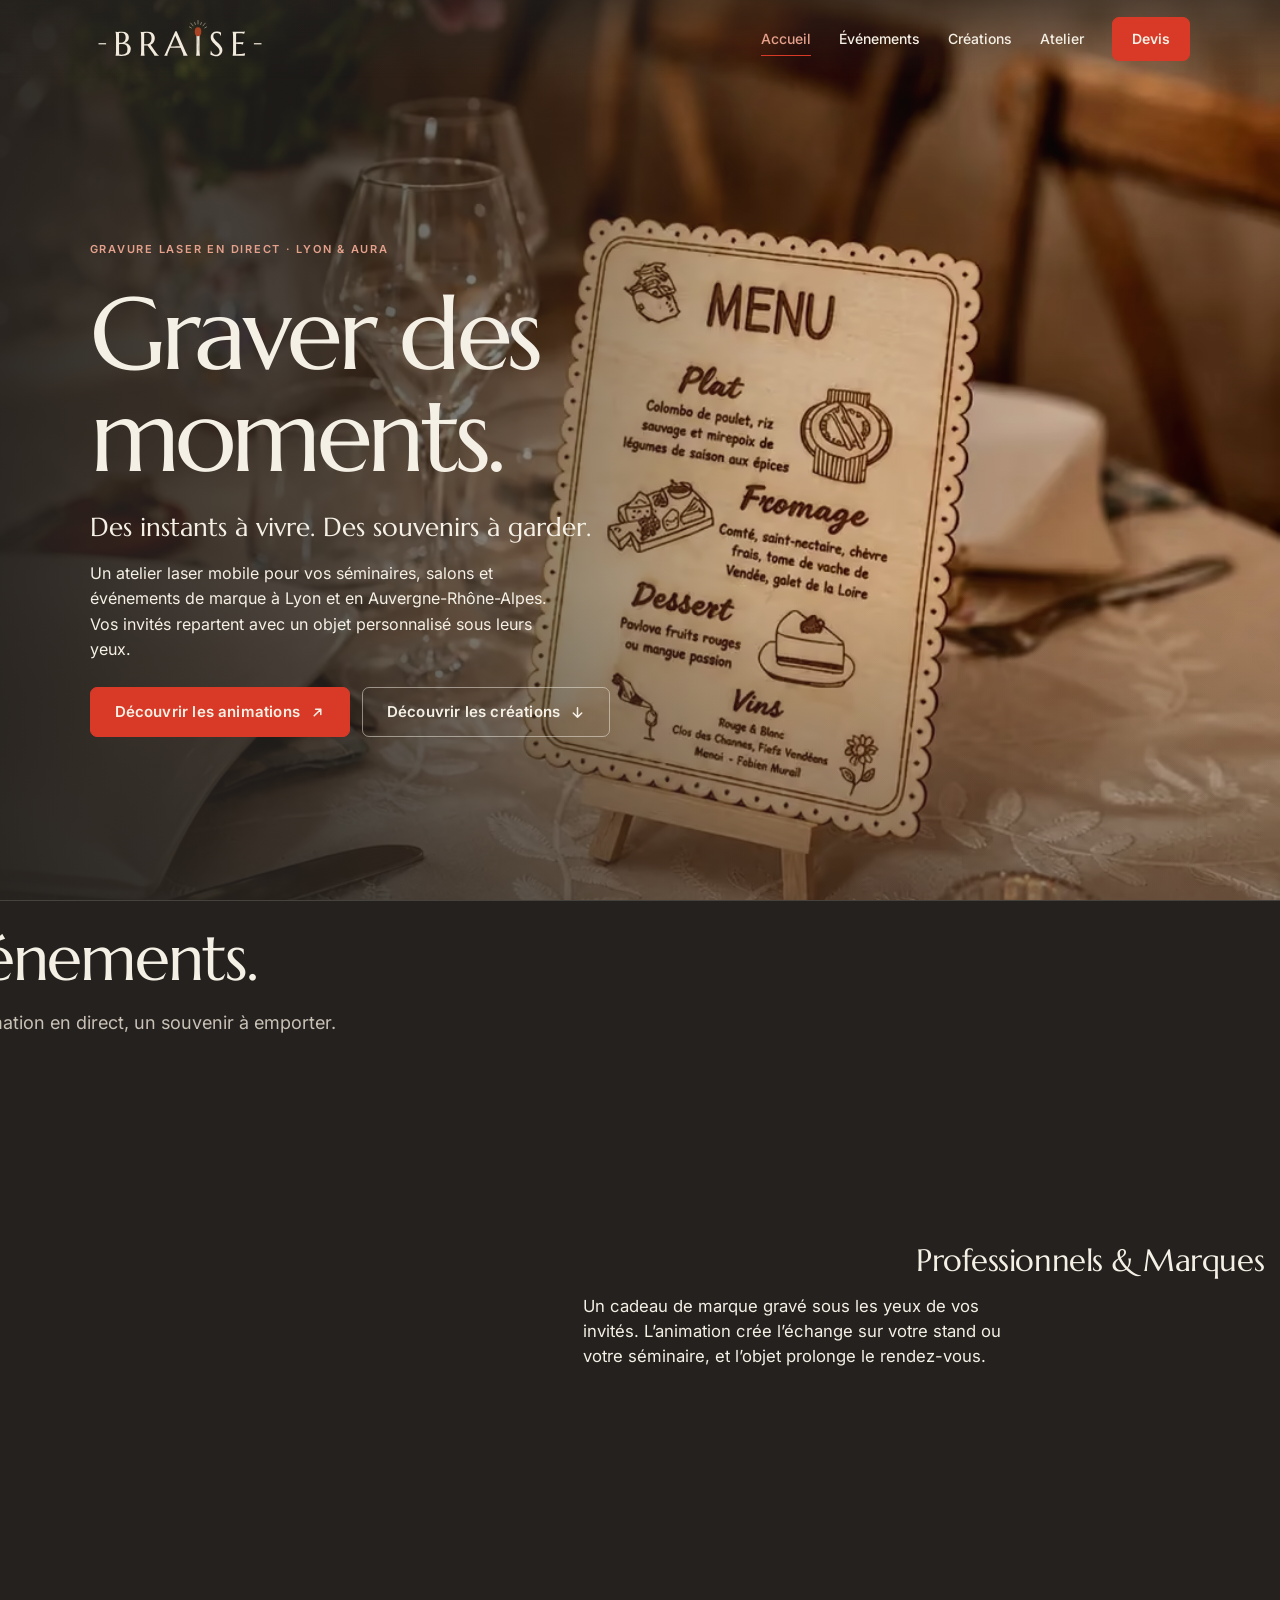
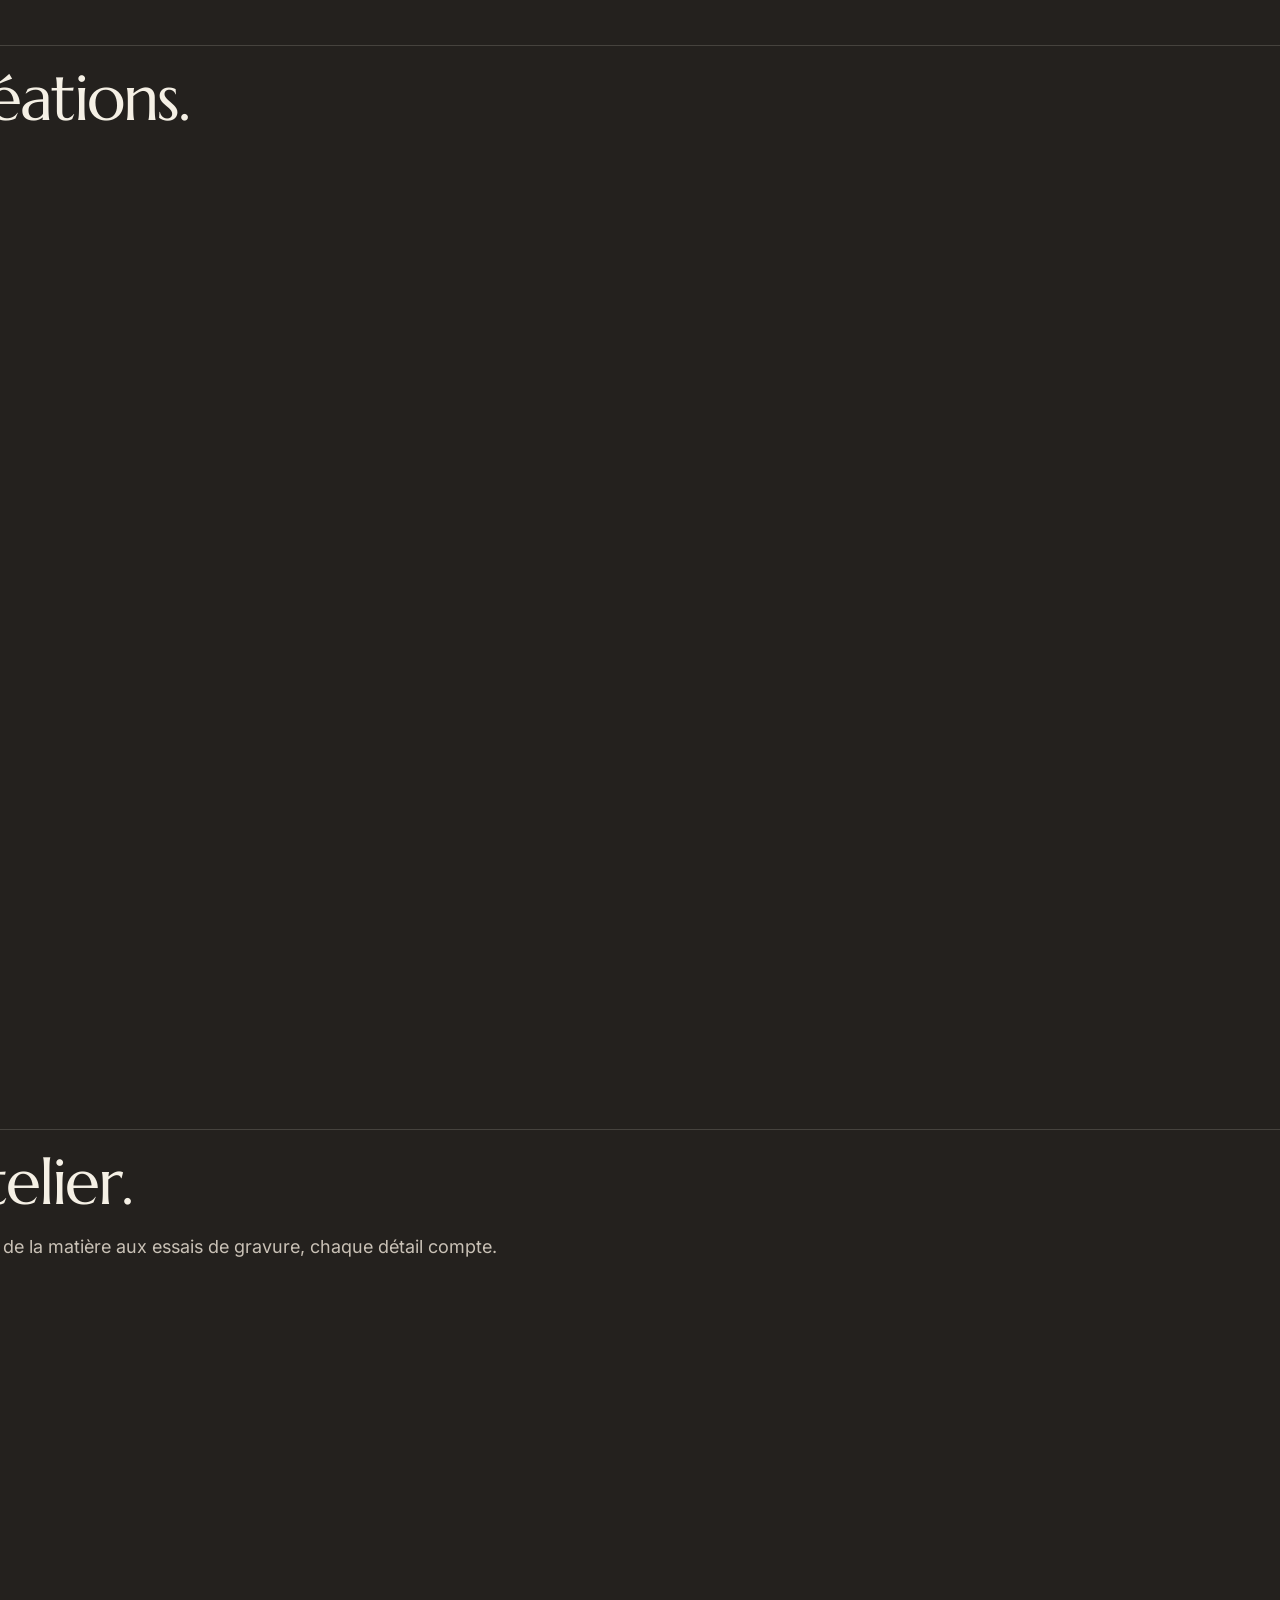
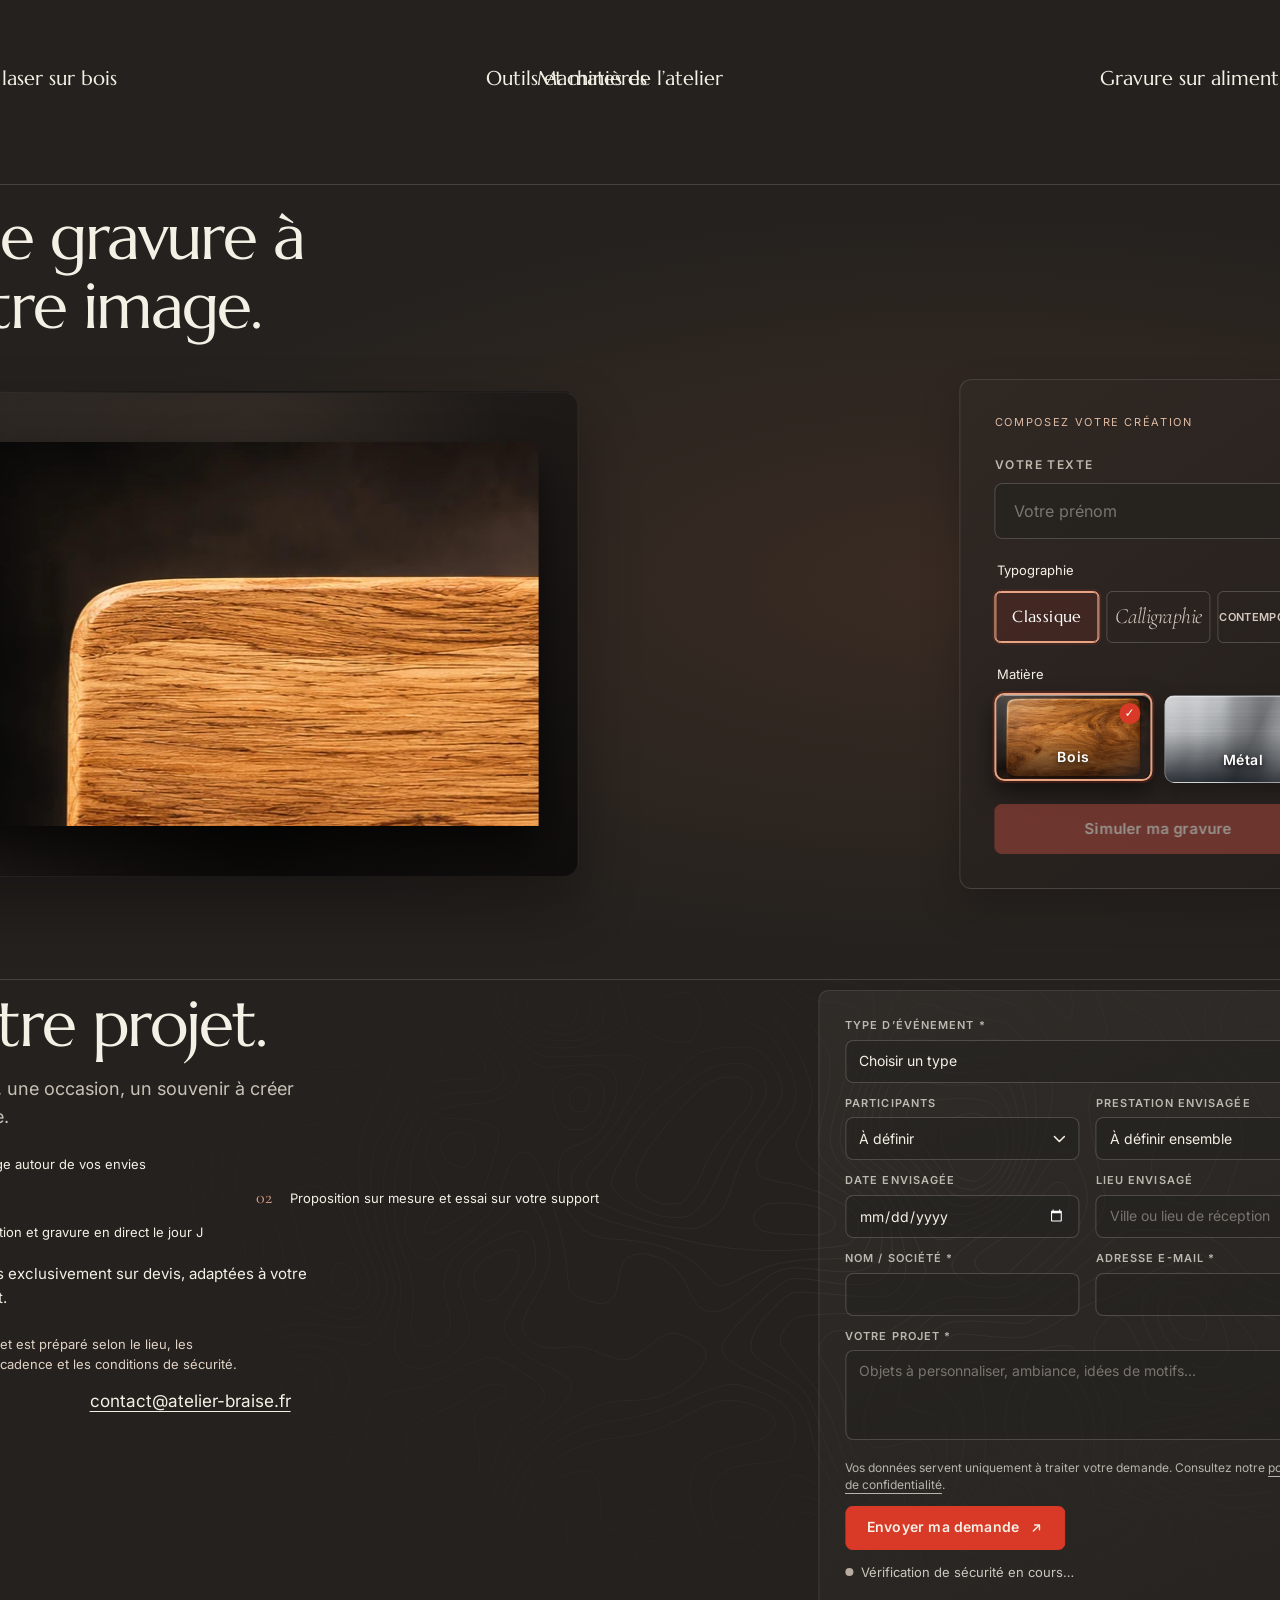
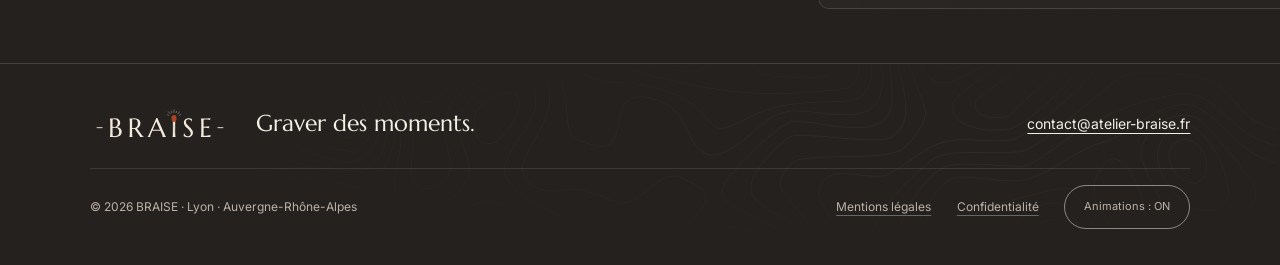
==== commit 23c7fc66: "Add files via upload" ====
--- a/index.html
+++ b/index.html
@@ -27,7 +27,7 @@
 <link as="font" crossorigin="" href="assets/fonts/inter-latin-400-normal.woff2" rel="preload" type="font/woff2"/>
 <link href="assets/css/braise.css" rel="stylesheet"/>
 <script type="application/ld+json">{"@context": "https://schema.org", "@graph": [{"@type": "Organization", "@id": "https://atelier-braise.fr/#organization", "name": "BRAISE", "url": "https://atelier-braise.fr", "email": "contact@atelier-braise.fr", "logo": "https://atelier-braise.fr/assets/img/icon-512.png", "areaServed": [{"@type": "City", "name": "Lyon"}, {"@type": "AdministrativeArea", "name": "Auvergne-Rhône-Alpes"}], "brand": {"@type": "Brand", "name": "BRAISE"}}, {"@type": "WebPage", "name": "Gravure laser événementielle à Lyon | BRAISE", "url": "https://atelier-braise.fr/", "description": "Animation de gravure laser haut de gamme à Lyon et en Auvergne-Rhône-Alpes : salons, séminaires, événements de marque et mariages. Atelier mobile sur devis.", "publisher": {"@id": "https://atelier-braise.fr/#organization"}, "isPartOf": {"@id": "https://atelier-braise.fr/#website"}, "inLanguage": "fr-FR", "mainEntity": {"@id": "https://atelier-braise.fr/#service"}}, {"@type": "WebSite", "@id": "https://atelier-braise.fr/#website", "url": "https://atelier-braise.fr/", "name": "BRAISE", "publisher": {"@id": "https://atelier-braise.fr/#organization"}, "inLanguage": "fr-FR"}, {"@type": "Service", "name": "Gravure laser événementielle en direct", "provider": {"@id": "https://atelier-braise.fr/#organization"}, "areaServed": [{"@type": "City", "name": "Lyon"}, {"@type": "AdministrativeArea", "name": "Auvergne-Rhône-Alpes"}], "url": "https://atelier-braise.fr/", "description": "Animation de gravure laser haut de gamme à Lyon et en Auvergne-Rhône-Alpes : salons, séminaires, événements de marque et mariages. Atelier mobile sur devis.", "@id": "https://atelier-braise.fr/#service", "serviceType": "Gravure laser événementielle en direct", "hasOfferCatalog": {"@type": "OfferCatalog", "name": "Prestations événementielles", "itemListElement": [{"@type": "Offer", "itemOffered": {"@type": "Service", "name": "Professionnels et marques", "description": "Personnalisez les cadeaux de vos collaborateurs et invités lors de salons, séminaires et activations de marque."}}, {"@type": "Offer", "itemOffered": {"@type": "Service", "name": "Mariages et célébrations", "description": "Gravez les prénoms de vos invités sur des verres, marque-places et souvenirs de mariage."}}, {"@type": "Offer", "itemOffered": {"@type": "Service", "name": "Sport et culture", "description": "Personnalisez trophées et souvenirs lors de tournois, festivals et concerts."}}]}}]}</script>
-<script>(function(d,w){d.classList.add('js');try{if(!(matchMedia('(prefers-reduced-motion: reduce)').matches||localStorage.getItem('braise-motion')==='off'))d.classList.add('motion')}catch(e){d.classList.add('motion')}var q=w.__tsq=[];['Verified','Expired','Error'].forEach(function(k){w['braiseTurnstile'+k]=function(){q.push(k)}})})(document.documentElement,window)</script>
+<script>(function(d,w){d.classList.add('js');var state='on';try{state=localStorage.getItem('braise-motion')==='off'?'off':'on'}catch(e){}function set(v){state=v;d.dataset.motion=v;d.classList.toggle('motion',v==='on');document.querySelectorAll('.motion-toggle').forEach(function(b){b.textContent='Animations : '+v.toUpperCase();b.setAttribute('aria-pressed',String(v==='on'))});document.dispatchEvent(new Event('braise:motion-change'))}d.dataset.motion=state;d.classList.toggle('motion',state==='on');document.addEventListener('click',function(e){var b=e.target.closest('.motion-toggle');if(!b)return;e.preventDefault();set(state==='on'?'off':'on');try{localStorage.setItem('braise-motion',state)}catch(err){}});document.addEventListener('DOMContentLoaded',function(){set(state)});var q=w.__tsq=[];['Verified','Expired','Error'].forEach(function(k){w['braiseTurnstile'+k]=function(){q.push(k)}})})(document.documentElement,window)</script>
 </head>
 <body>
 <svg aria-hidden="true" focusable="false" height="0" style="position:absolute" width="0">
@@ -282,7 +282,7 @@
 <template id="future-portrait"><img alt="Charles, fondateur de BRAISE" decoding="async" height="600" loading="lazy" width="600"/></template><template id="future-video"><section aria-label="Gravure en direct"><video controls="" playsinline="" preload="none"></video></section></template><template id="future-cas"><article><h3>Une prestation BRAISE</h3><p></p></article></template></main>
 <footer class="site-footer topo footer-compact"><div class="wrap">
 <div class="footer-compact-main"><a class="footer-compact-brand" href="#accueil" aria-label="BRAISE — accueil"><img src="assets/img/logo.svg" alt="BRAISE" loading="lazy" width="760" height="260"/></a><span class="footer-compact-motto">Graver des moments.</span><a class="footer-compact-email" href="mailto:contact@atelier-braise.fr">contact@atelier-braise.fr</a></div>
-<div class="footer-compact-bottom"><span>© 2026 BRAISE · Lyon · Auvergne-Rhône-Alpes</span><nav aria-label="Informations légales"><a href="mentions-legales/">Mentions légales</a><a href="confidentialite/">Confidentialité</a></nav><button aria-pressed="false" class="motion-toggle" type="button">Réduire les animations</button></div>
+<div class="footer-compact-bottom"><span>© 2026 BRAISE · Lyon · Auvergne-Rhône-Alpes</span><nav aria-label="Informations légales"><a href="mentions-legales/">Mentions légales</a><a href="confidentialite/">Confidentialité</a></nav><button aria-pressed="false" class="motion-toggle" type="button">Animations : ON</button></div>
 </div></footer>
 <a class="button mobile-cta" href="#contact"><span>Demander un devis</span><span aria-hidden="true" class="button-ico"><svg aria-hidden="true" class="ico"><use href="#i-ne"></use></svg><svg aria-hidden="true" class="ico"><use href="#i-ne"></use></svg></span></a>
 <dialog aria-label="Détail de la création" class="lightbox">
--- a/assets/css/braise.css
+++ b/assets/css/braise.css
@@ -933,3 +933,59 @@
 @media(prefers-reduced-motion:reduce){
   .button,.engrave-start,.frame,.tile{transition-duration:.01ms!important}
 }
+
+
+/* BRAISE V2.12 — mobile : parcours formulaire → action → résultat */
+.section-mark{display:none!important}
+@media(max-width:900px){
+  #gravure .engrave-studio{display:block}
+  #gravure .engrave-controls{width:100%;max-width:720px;margin-inline:auto}
+  #gravure .engrave-controls .engrave-stage{
+    display:block;width:100%;margin:18px 0 0;min-width:0;
+  }
+  #gravure .engrave-controls .engrave-scene{
+    width:100%;min-height:0!important;aspect-ratio:1.45;
+    padding:clamp(10px,3vw,20px)!important;display:flex;
+    align-items:center;justify-content:center;
+  }
+  #gravure .engrave-controls .engrave-board{
+    width:100%!important;max-width:100%;aspect-ratio:1.5!important;
+    flex:0 0 auto;min-width:0;transform:none!important;
+  }
+  /* La zone du canvas correspond à la surface gravable de la planche,
+     et non au fond noir qui entoure la matière. */
+  #gravure .engrave-controls .engrave-board[data-material="bois"] canvas{
+    left:8%!important;top:13%!important;width:84%!important;height:72%!important;
+  }
+  #gravure .engrave-controls .engrave-board[data-material="metal"] canvas{
+    left:8%!important;top:13%!important;width:84%!important;height:74%!important;
+    position:absolute!important;
+  }
+  #gravure .engrave-controls .engrave-start{margin-bottom:0}
+  #gravure .engrave-controls .engrave-status{margin-top:12px;text-align:center}
+}
+@media(max-width:480px){
+  #gravure .engrave-controls .engrave-scene{aspect-ratio:1.38;padding:10px!important}
+  #gravure .engrave-controls .engrave-board{aspect-ratio:1.5!important}
+  #gravure .engrave-controls .engrave-fonts span{
+    font-size:clamp(10px,2.9vw,13px);overflow-wrap:anywhere;
+  }
+  #gravure .engrave-controls .engrave-fonts label:nth-child(2) span{font-size:clamp(12px,3.4vw,16px)}
+  #gravure .engrave-controls .engrave-fonts label:nth-child(3) span{font-size:clamp(9px,2.65vw,12px)}
+  #gravure{padding-bottom:calc(110px + env(safe-area-inset-bottom))!important}
+}
+
+/* V2.13 — commande animations ON/OFF */
+.motion-toggle{min-height:44px;min-width:126px;cursor:pointer;pointer-events:auto!important;position:relative;z-index:2}
+html[data-motion="on"] .hero-media .hero-video,
+html[data-motion="on"] .hero .hero-media .hero-video{visibility:visible}
+html[data-motion="off"] *,html[data-motion="off"] *::before,html[data-motion="off"] *::after{
+  scroll-behavior:auto!important;animation-duration:.01ms!important;
+  animation-iteration-count:1!important;transition-duration:.01ms!important
+}
+html[data-motion="off"] .motion .gallery .frame,
+html[data-motion="off"] .motion .atelier-grid .frame{opacity:1!important;translate:none!important;clip-path:none!important}
+
+/* V2.13 : animations ON/OFF contrôlées par le bouton */
+.motion-toggle{cursor:pointer;pointer-events:auto!important;min-height:44px;position:relative;z-index:3}
+html[data-motion="off"] *,html[data-motion="off"] *::before,html[data-motion="off"] *::after{animation-duration:.01ms!important;animation-iteration-count:1!important;transition-duration:.01ms!important;scroll-behavior:auto!important}
